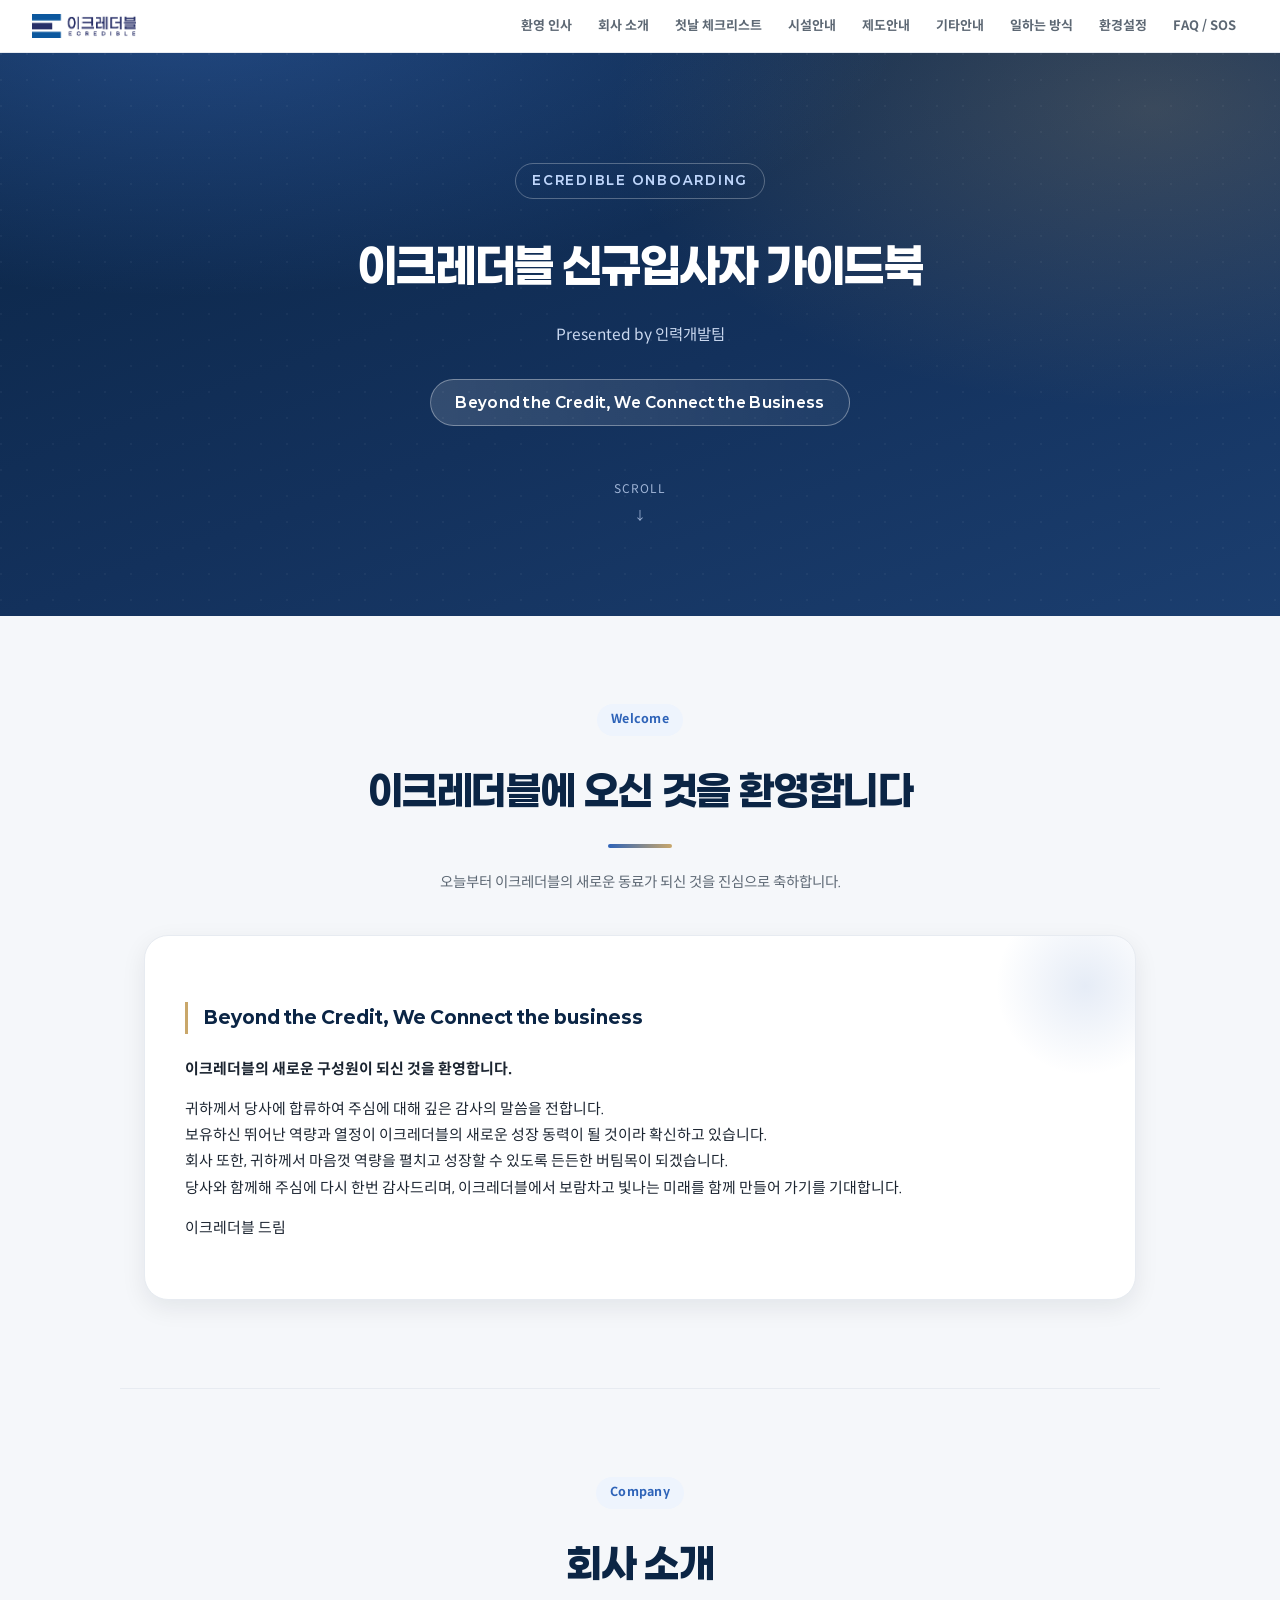
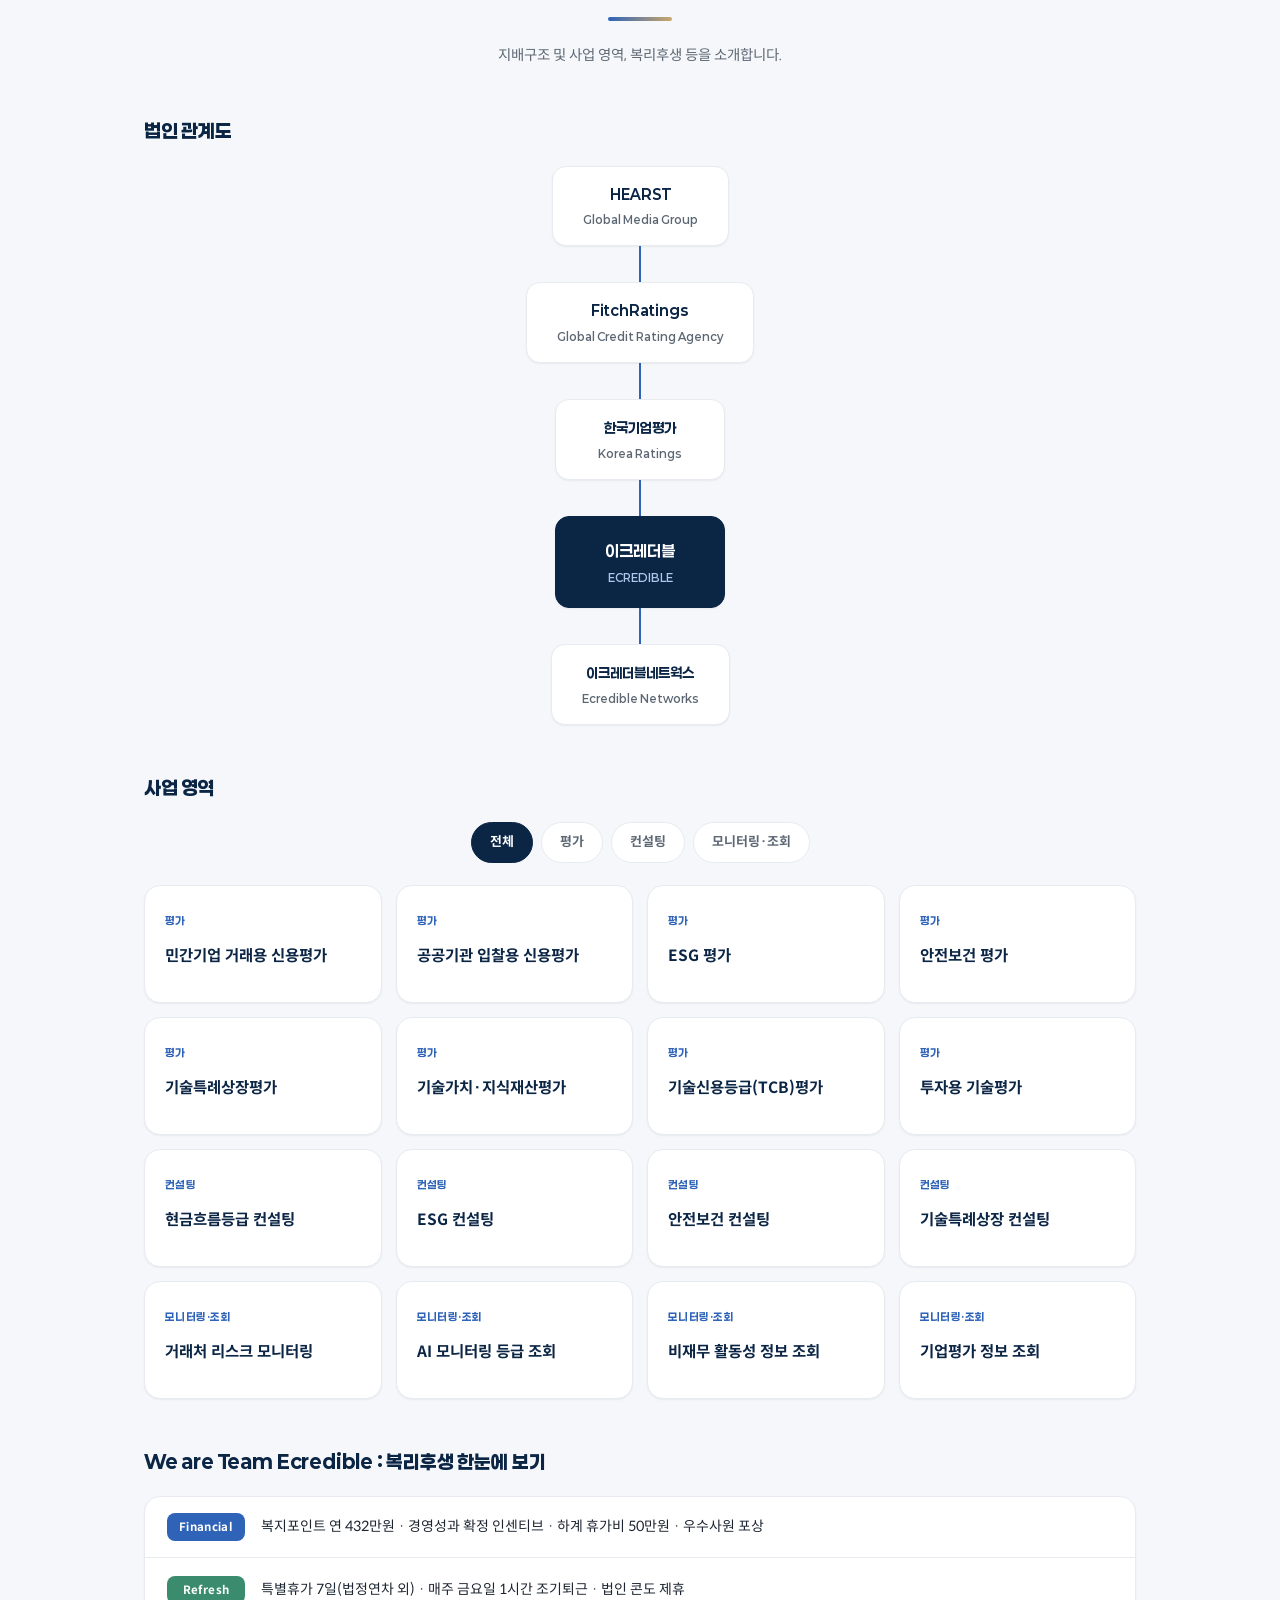
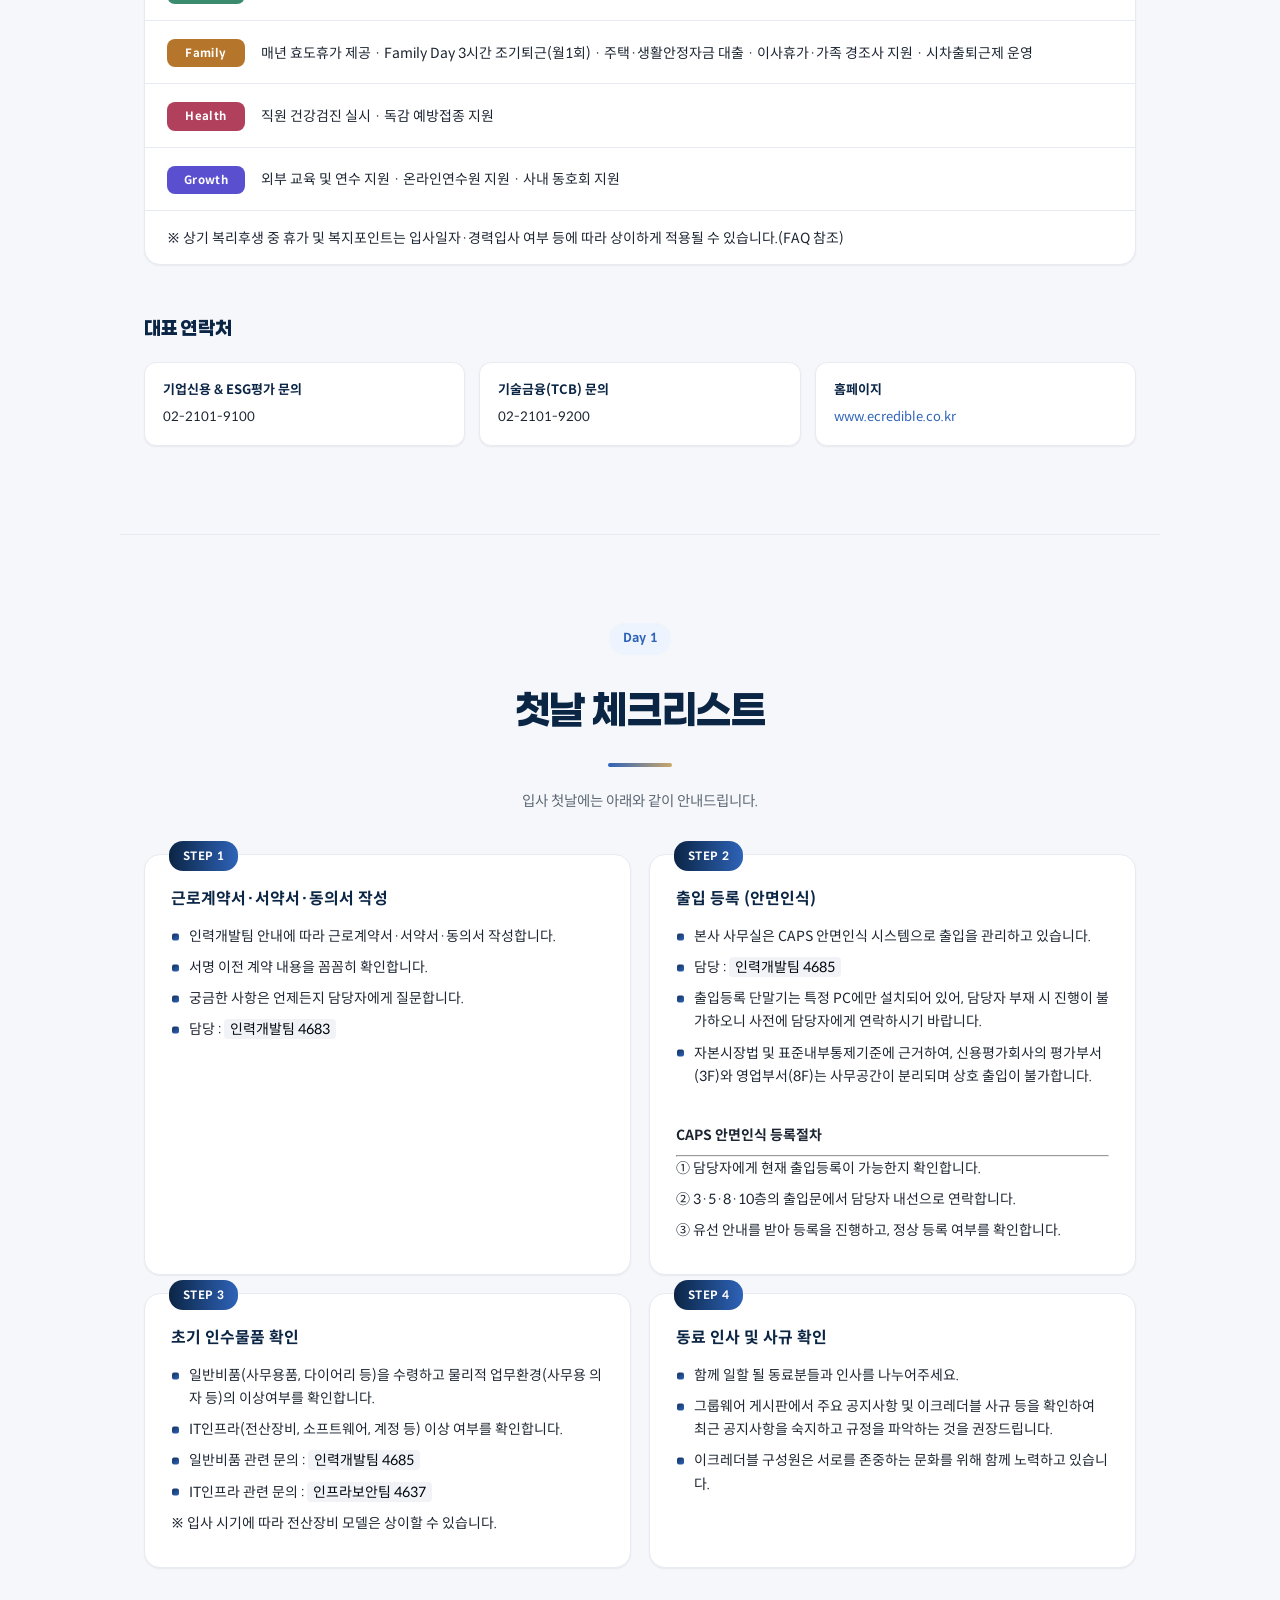
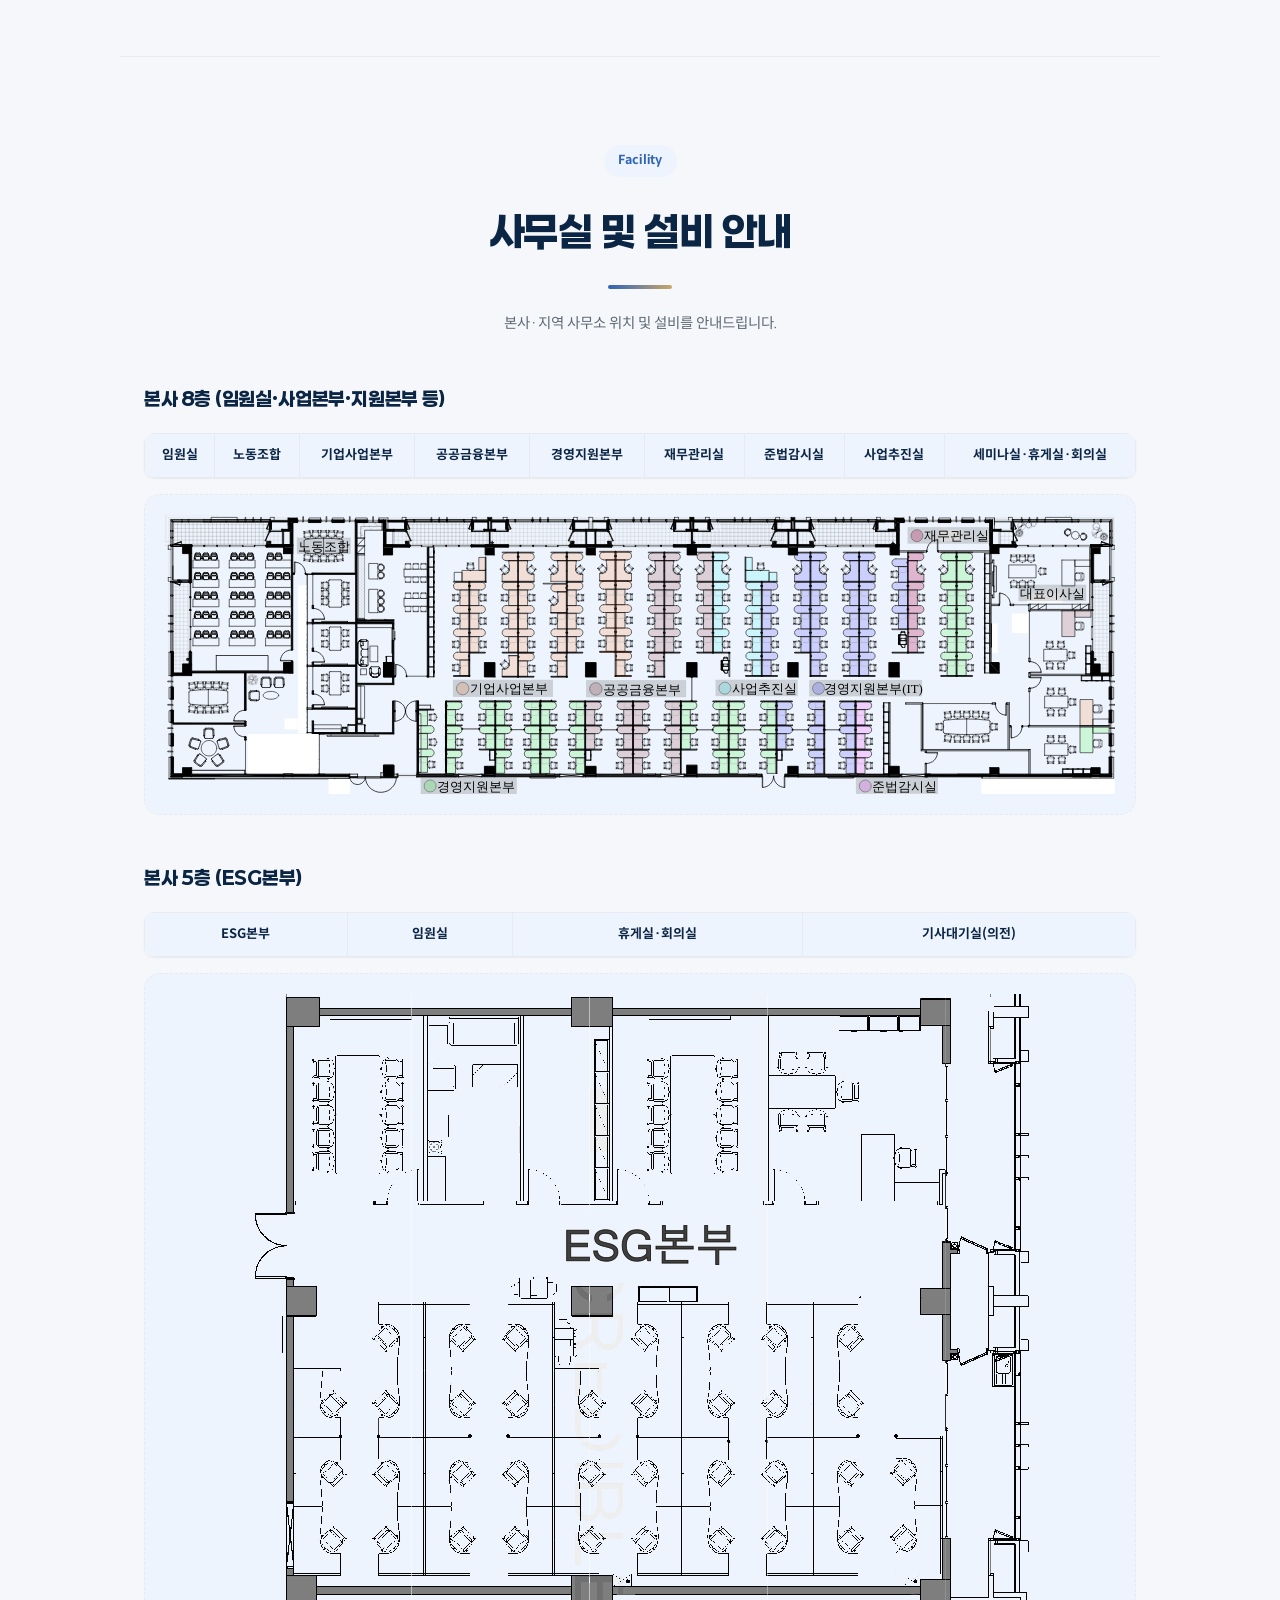
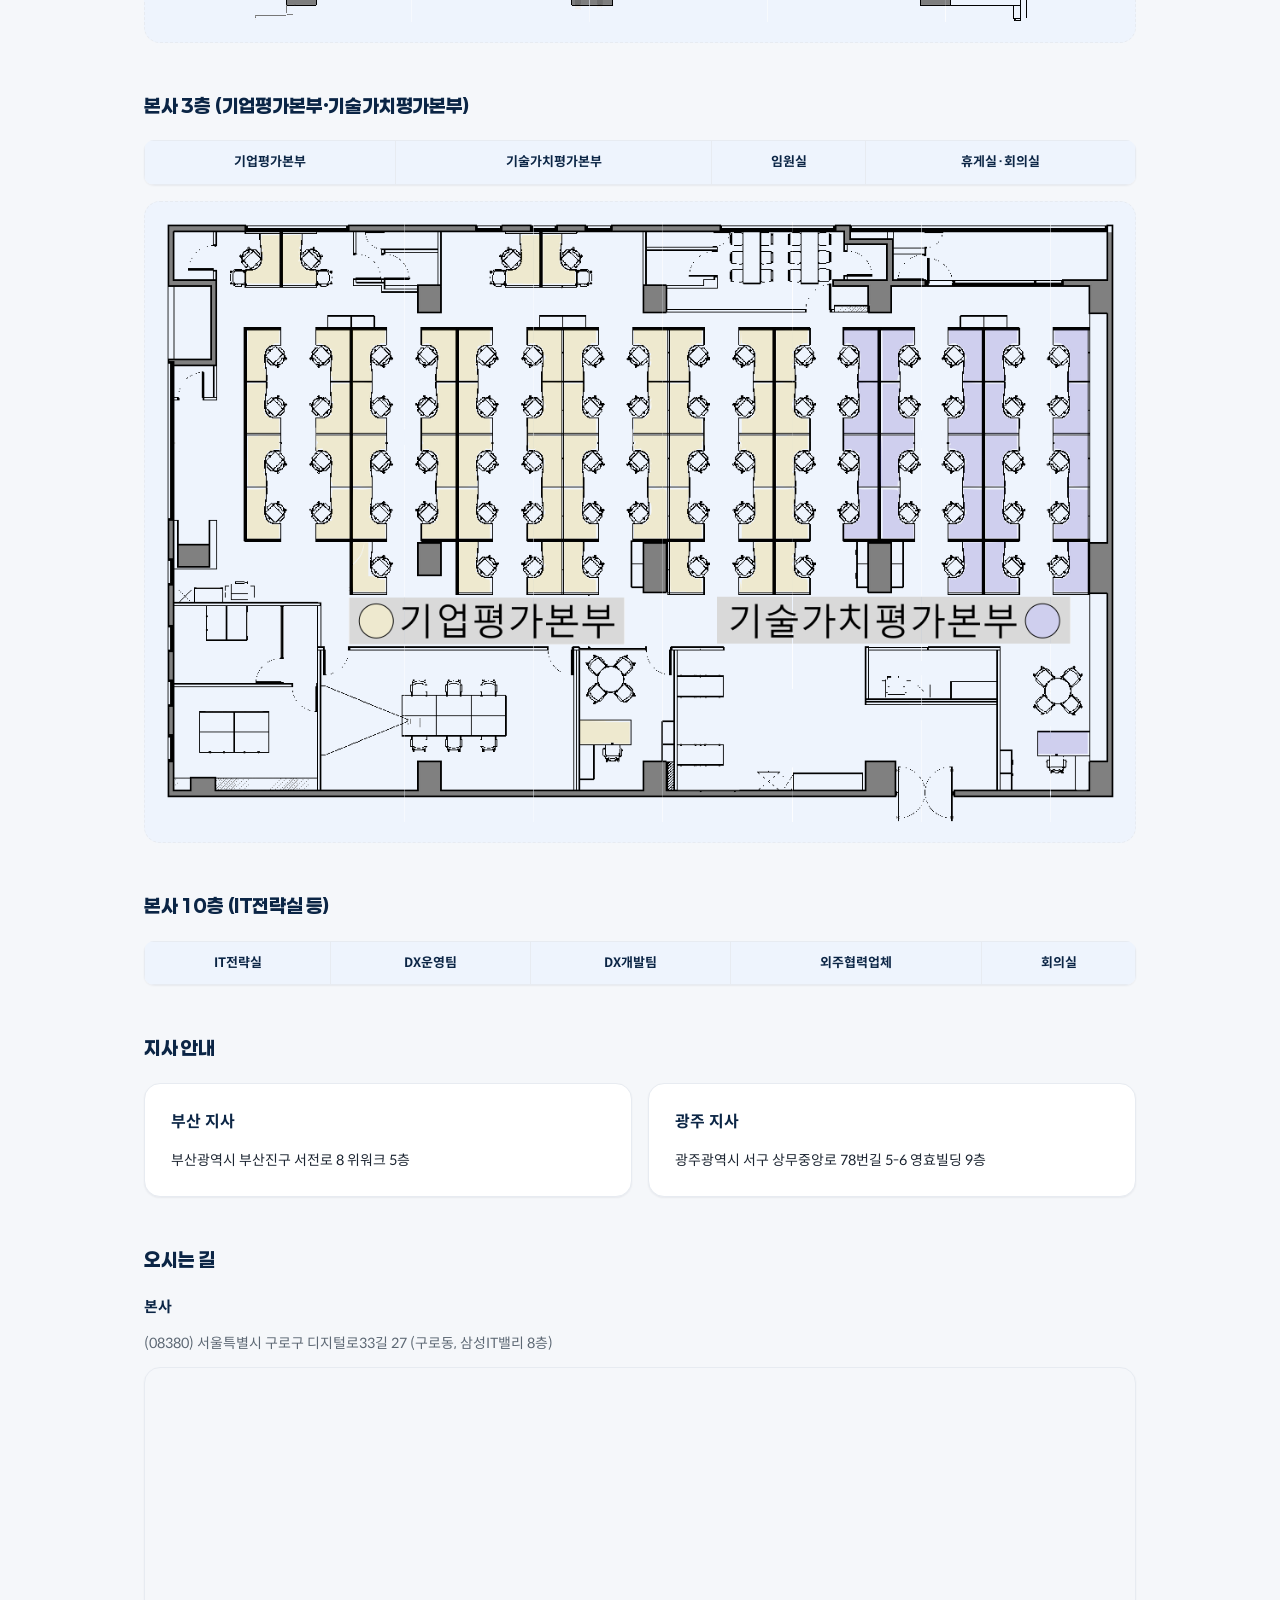
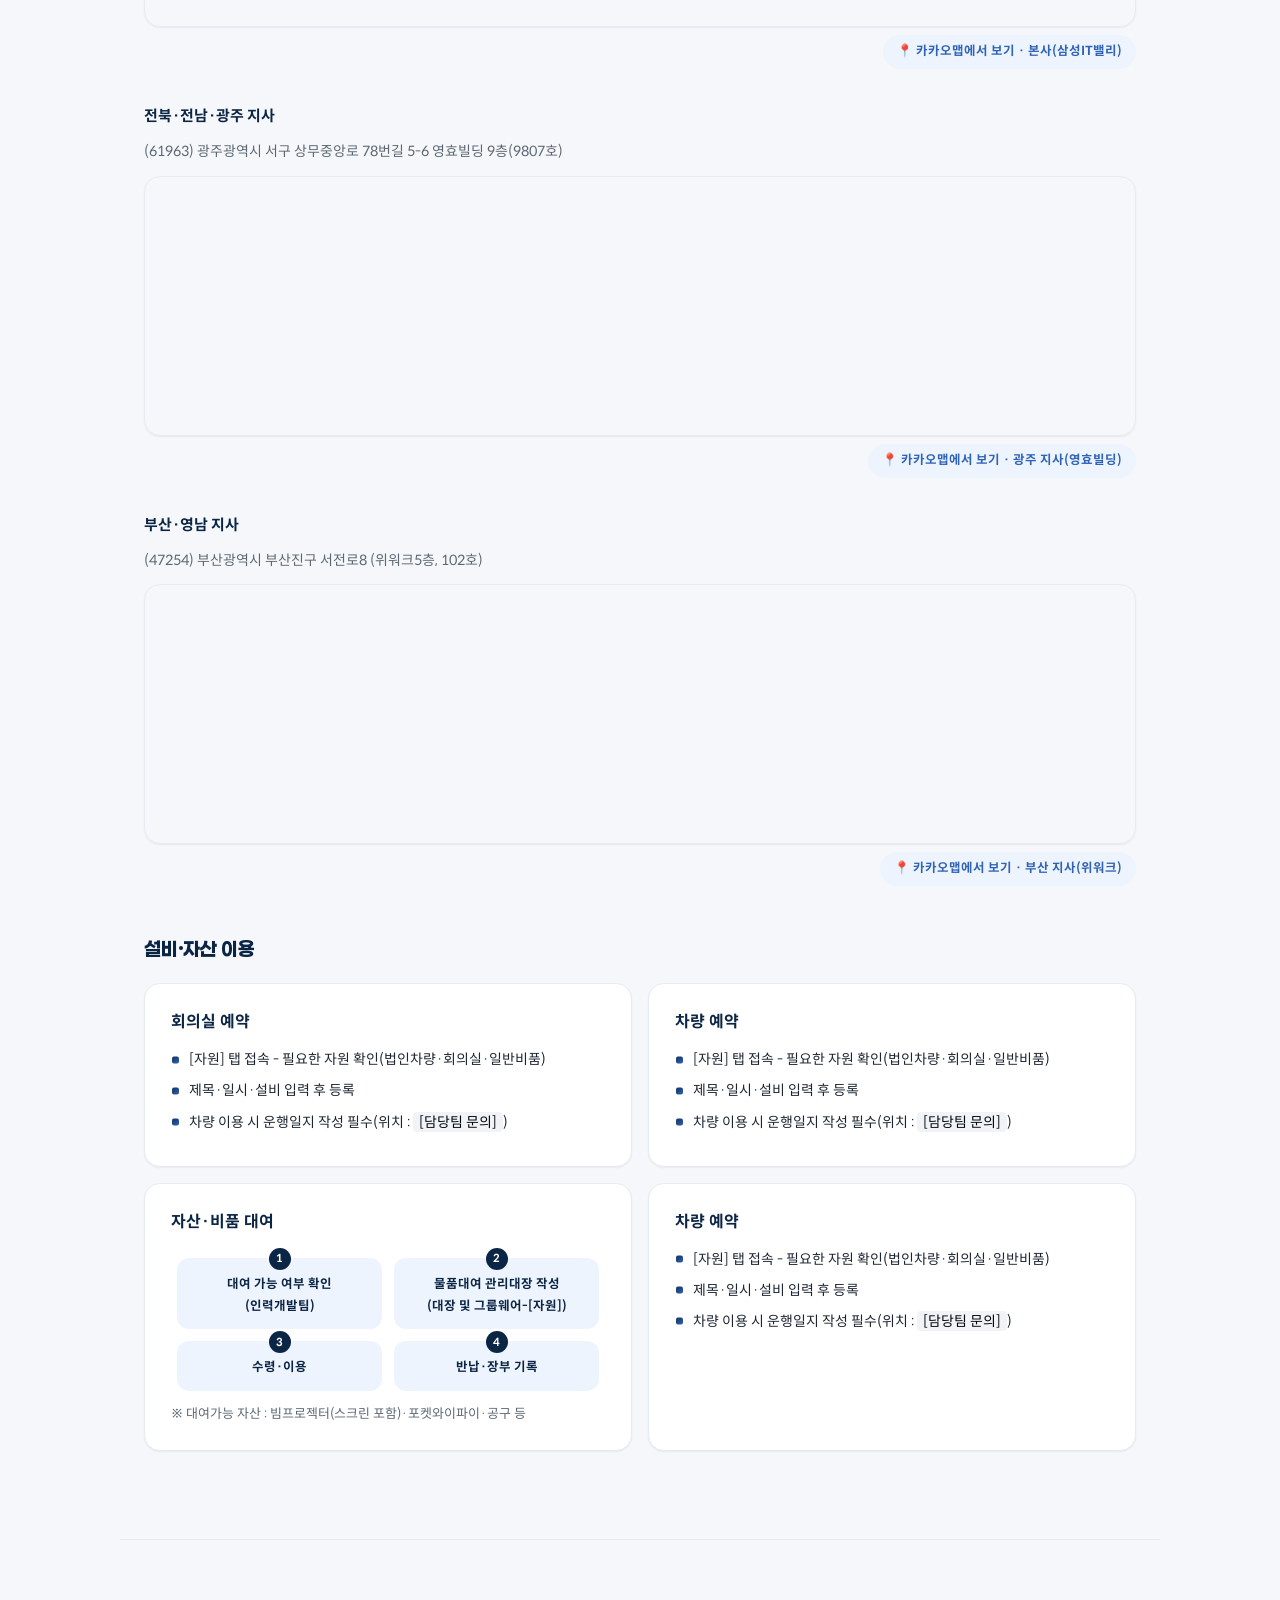
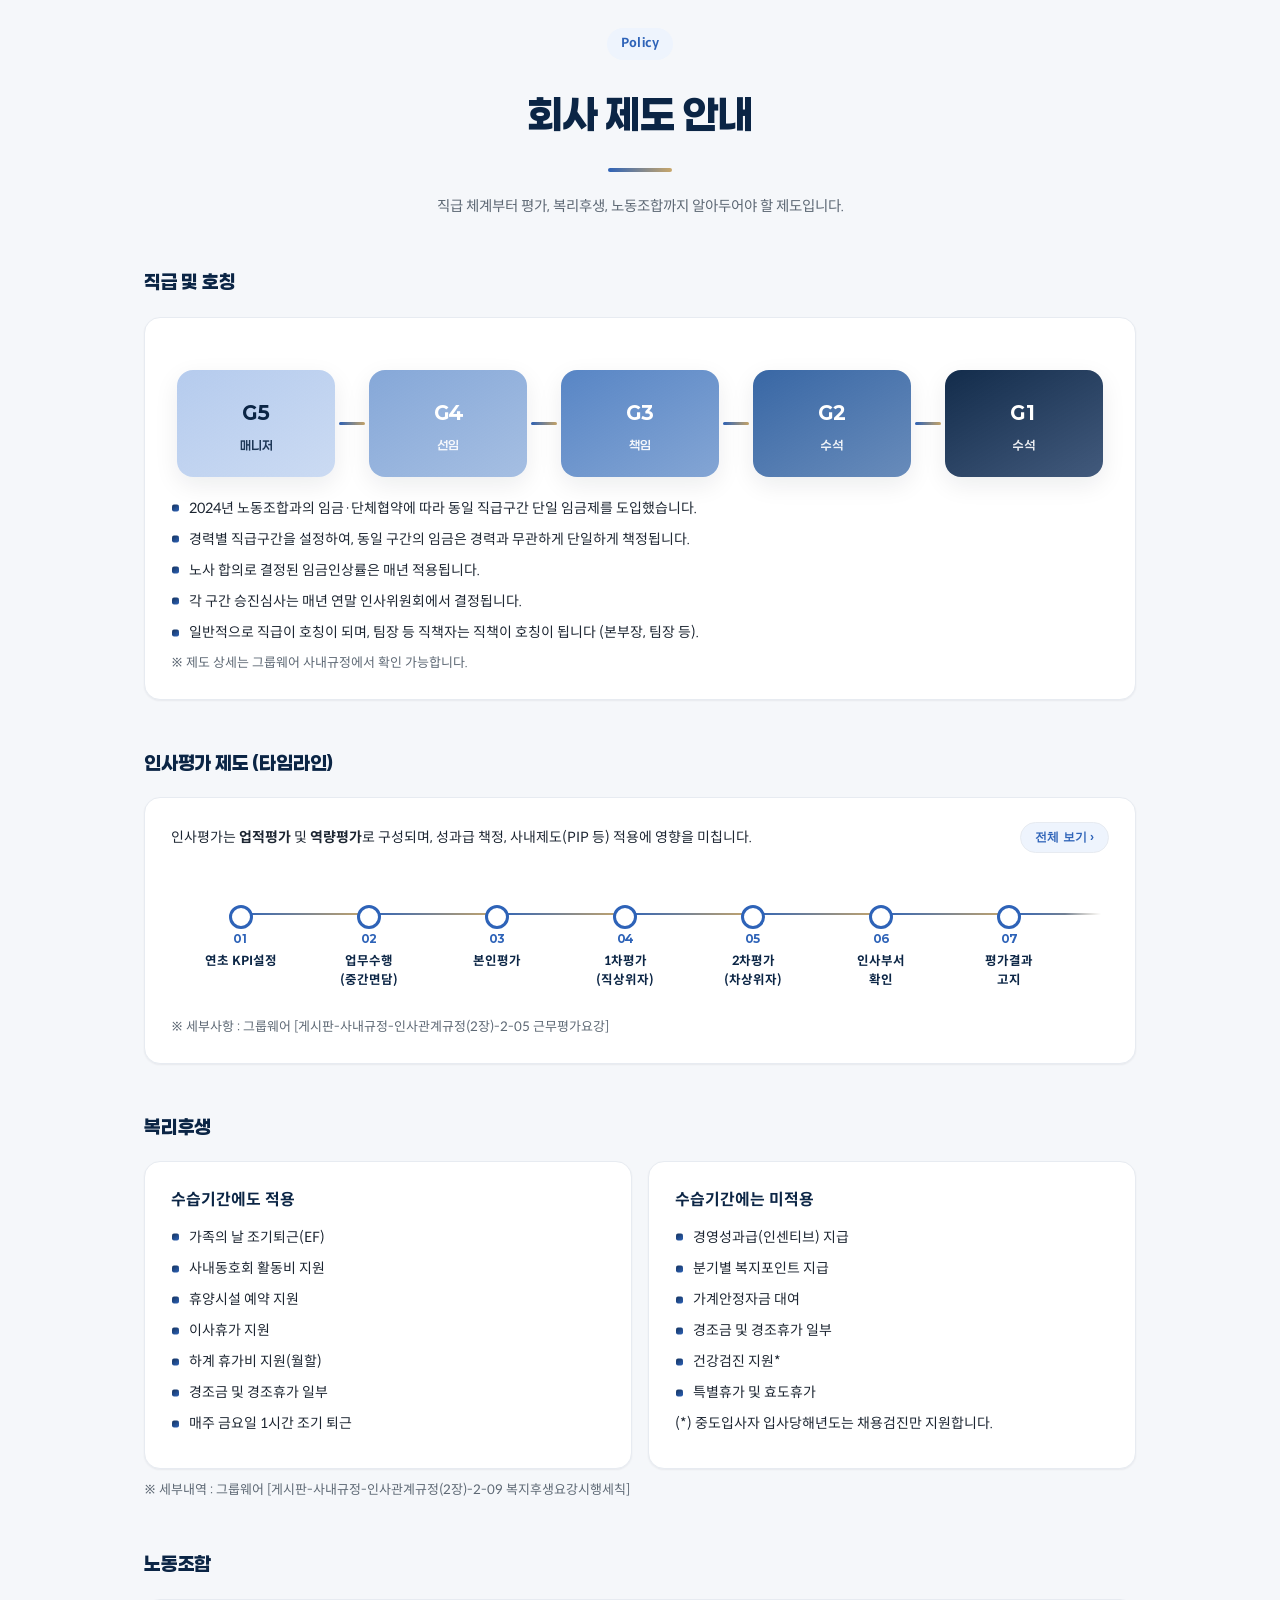
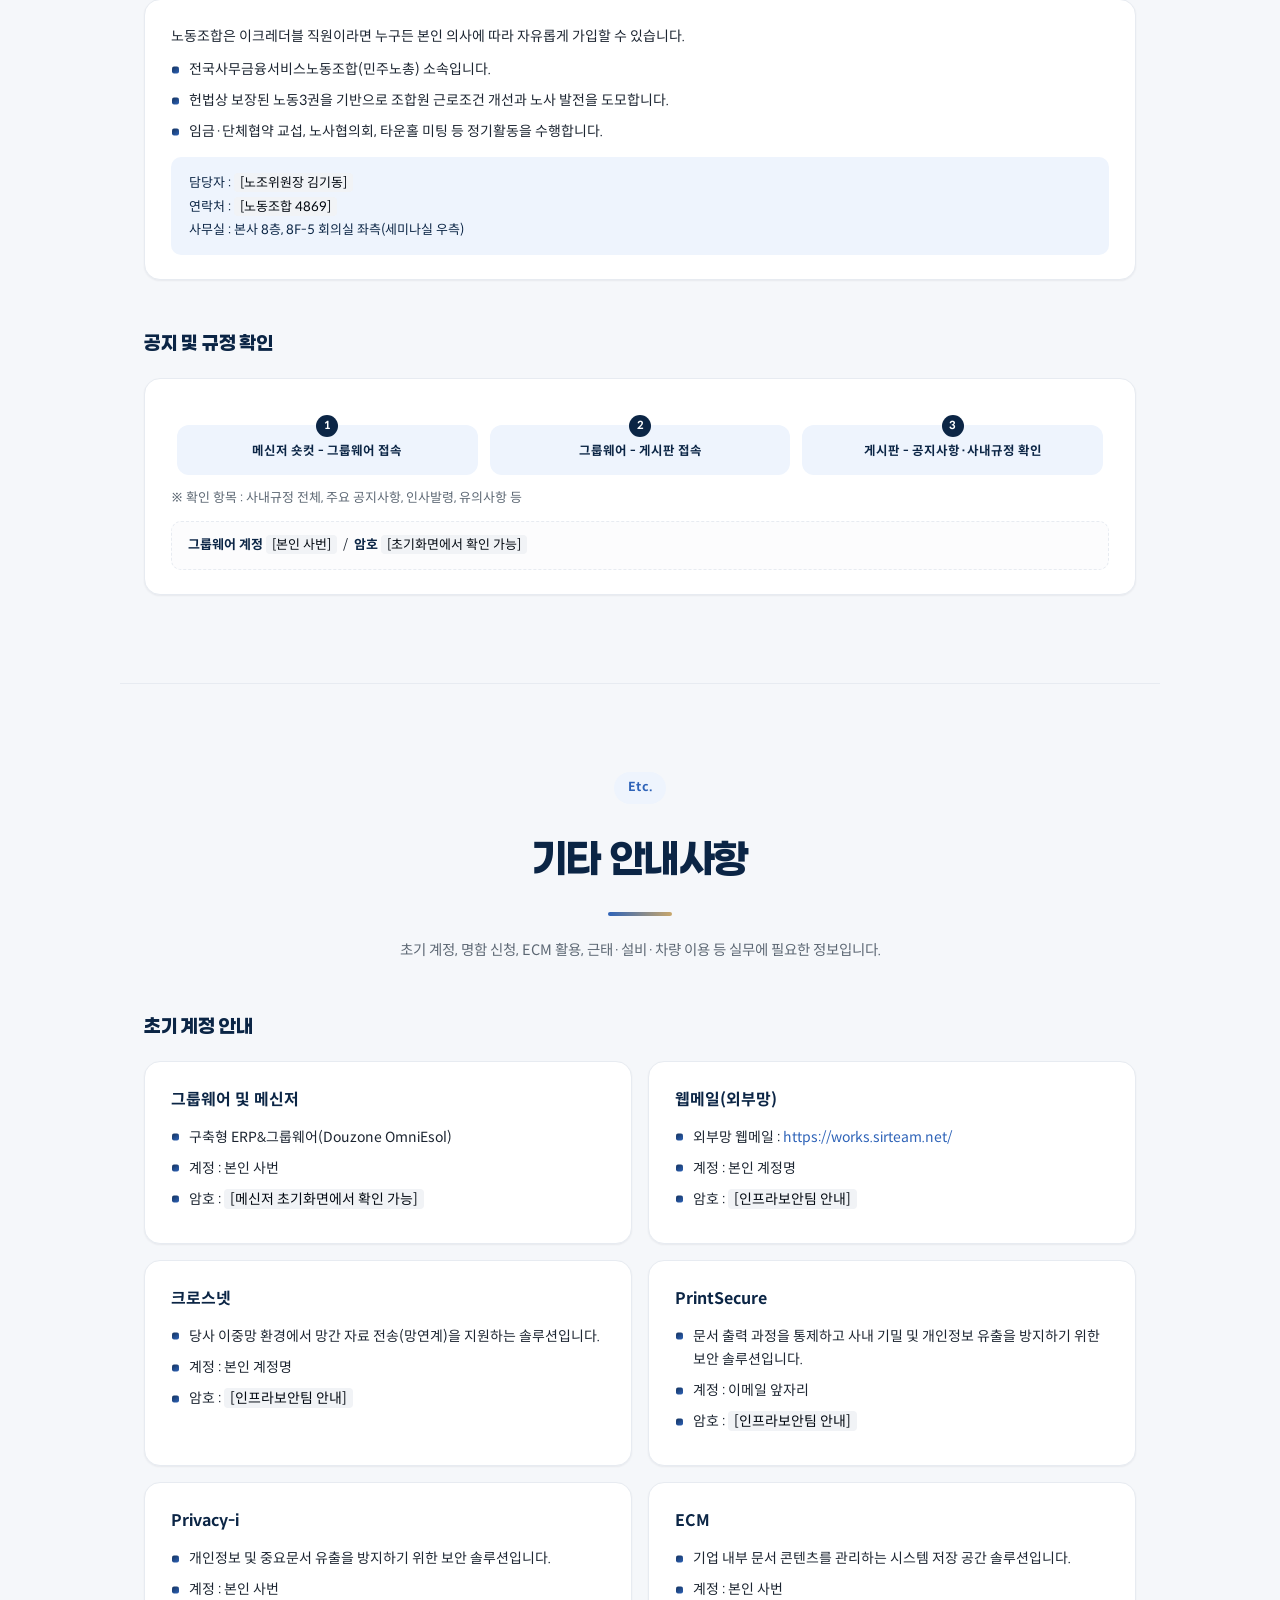
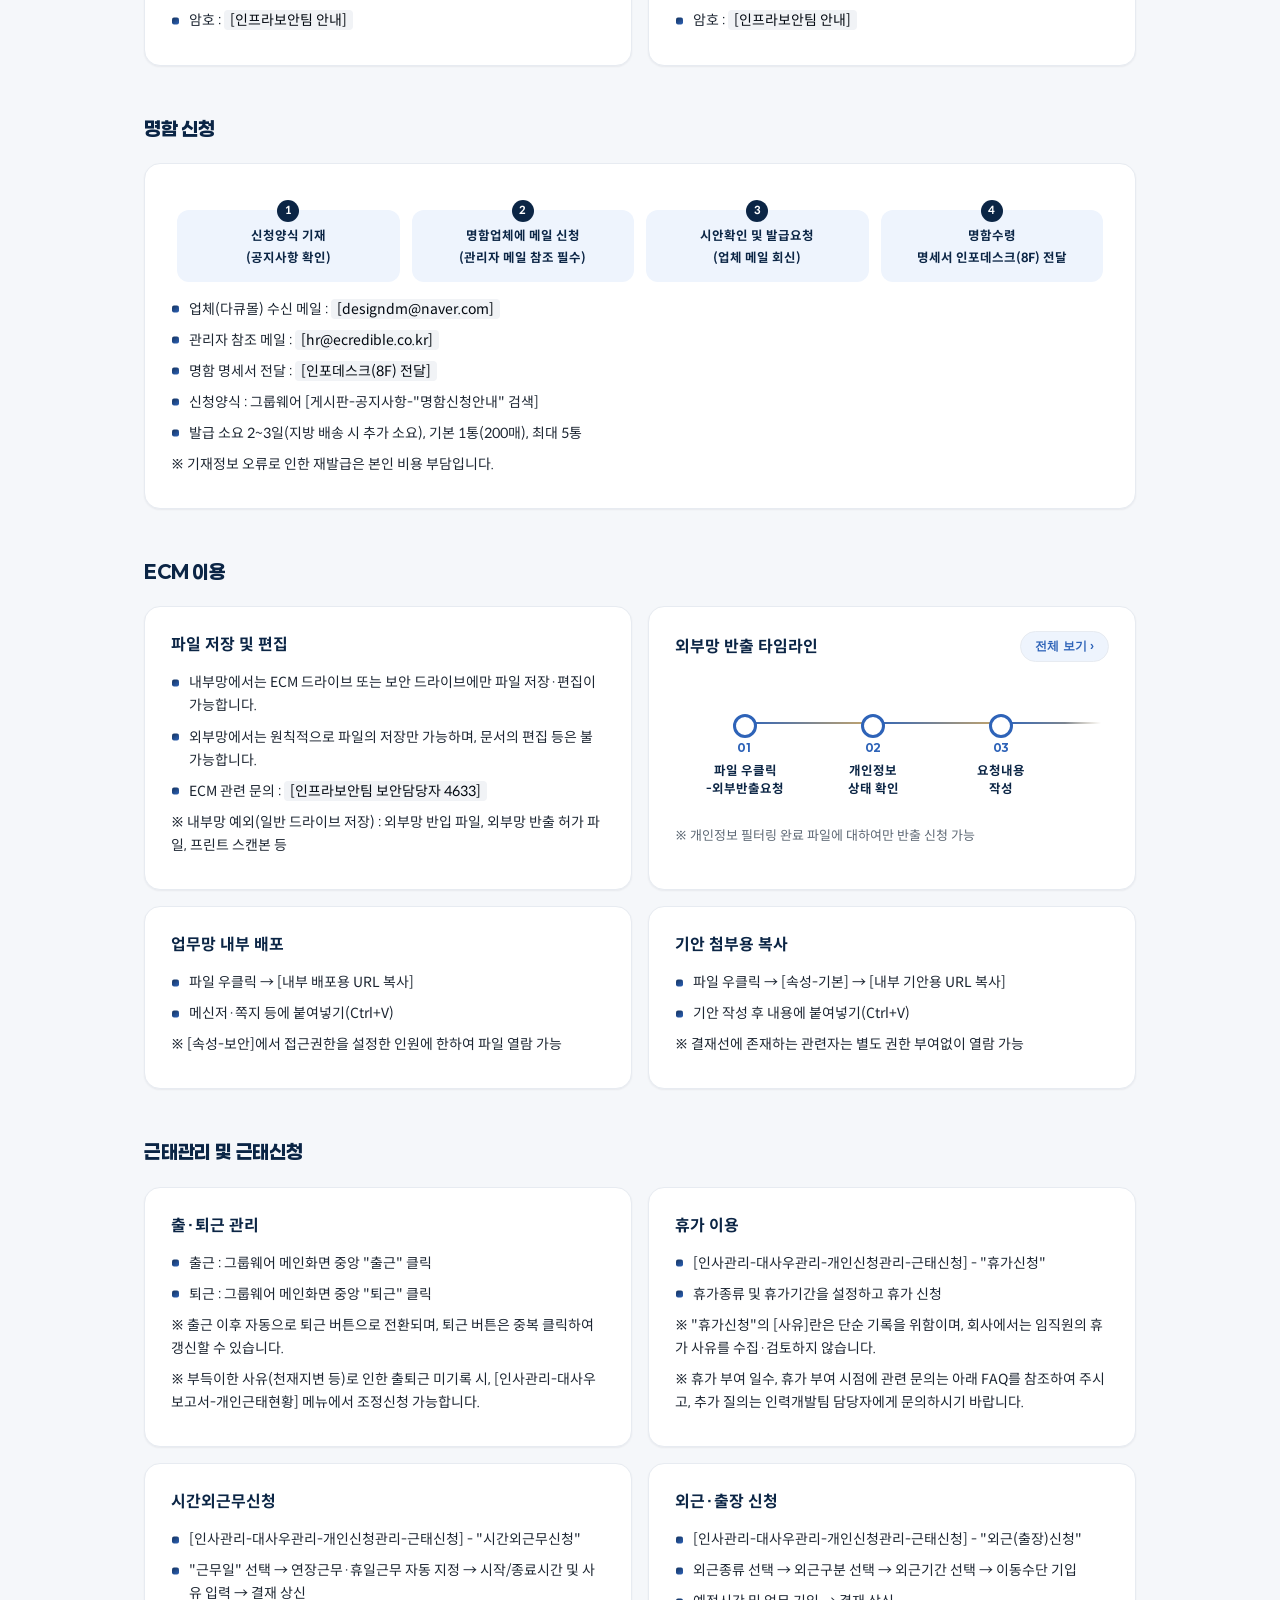
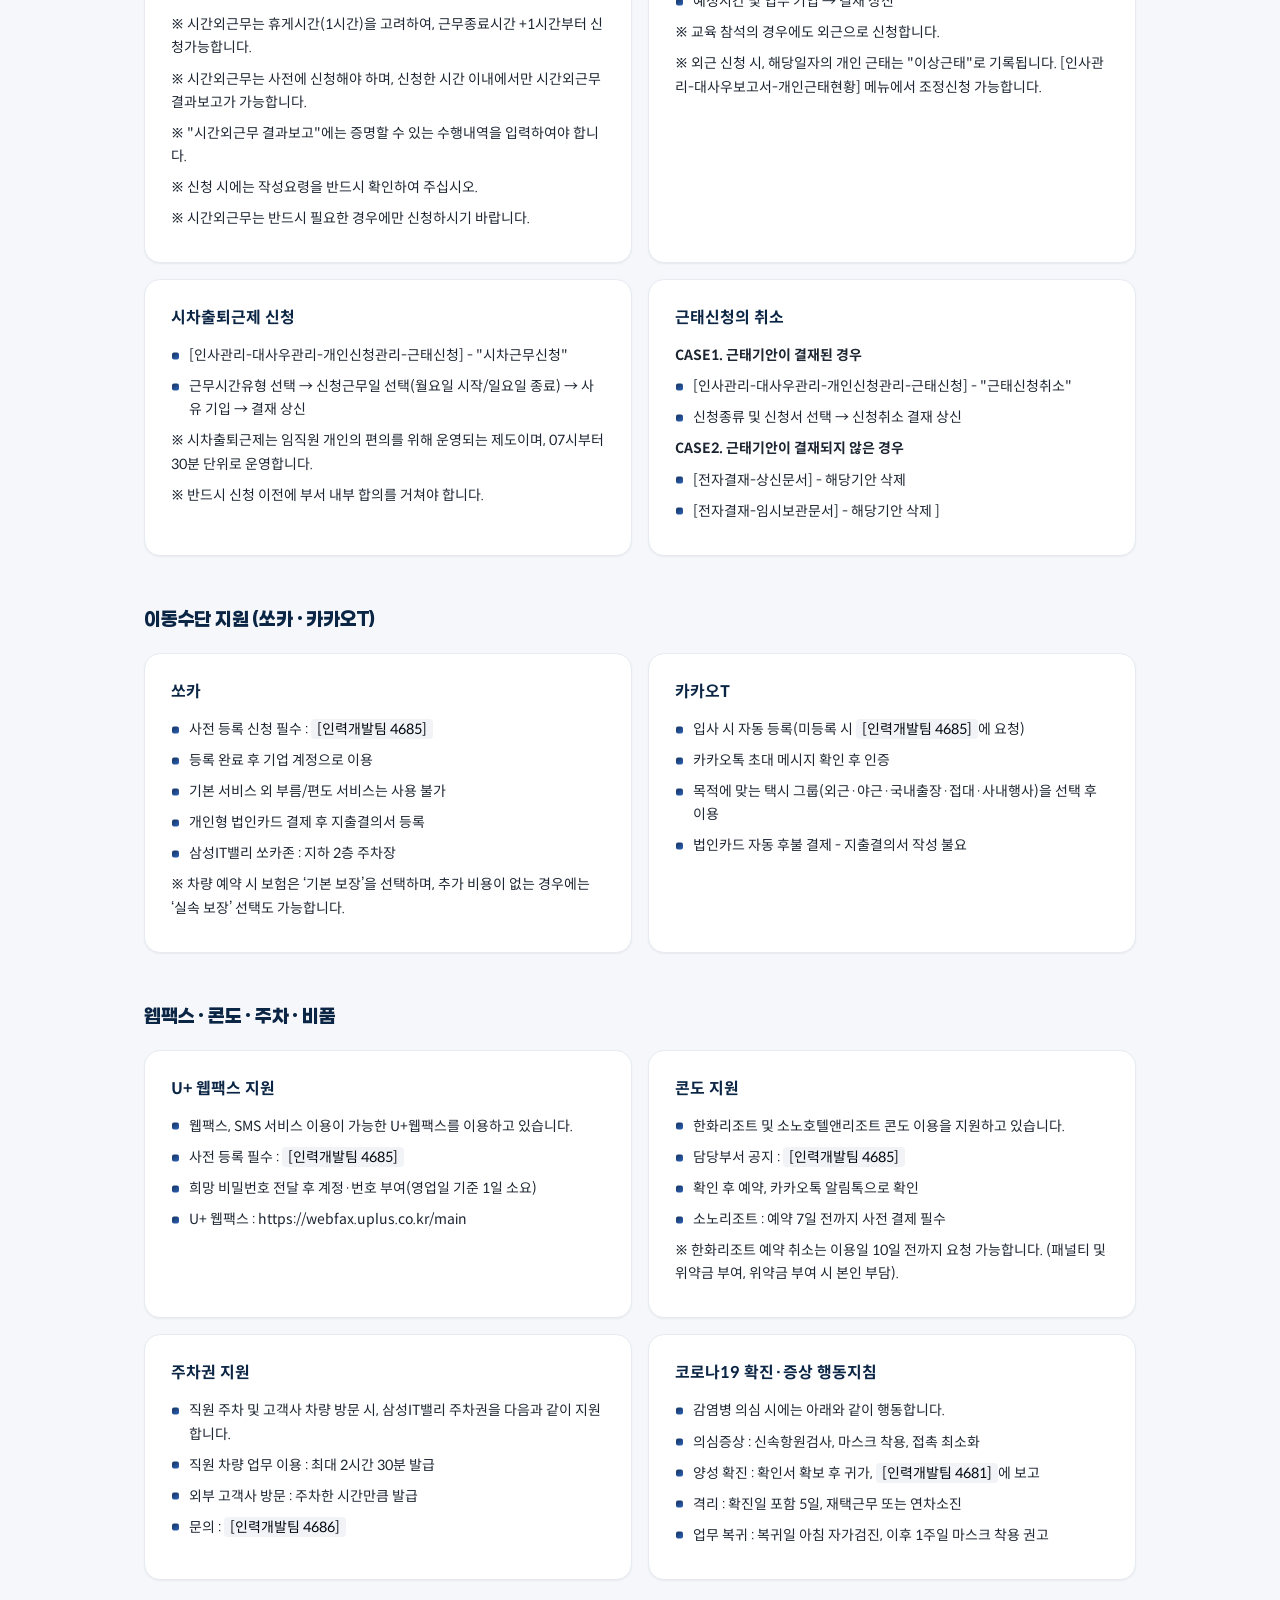
==== ecredible-onboarding-repo (7)/index.html @ df20f8ba "Update contact references to 인력개발팀" ====
<!DOCTYPE html>
<html lang="ko">
<head>
<meta charset="UTF-8">
<meta name="viewport" content="width=device-width, initial-scale=1.0">
<title>이크레더블 신규입사자 가이드북</title>
<link rel="icon" href="assets/images/favicon.png" type="image/png">
<link rel="stylesheet" href="assets/css/fonts.css">
<link rel="stylesheet" href="assets/css/style.css">
</head>
<body>

<div id="progress"></div>

<div class="topnav">
  <div class="brand">
    <img class="logo" src="assets/images/logo.png" alt="이크레더블 로고">
  </div>
  <ul>
    <li><a href="#welcome">환영 인사</a></li>
    <li><a href="#intro">회사 소개</a></li>
    <li><a href="#firstday">첫날 체크리스트</a></li>
    <li><a href="#facility">시설안내</a></li>
    <li><a href="#policy">제도안내</a></li>
    <li><a href="#etc">기타안내</a></li>
    <li><a href="#culture">일하는 방식</a></li>
    <li><a href="#setup">환경설정</a></li>
    <li><a href="#faq">FAQ / SOS</a></li>
  </ul>
  <button class="nav-toggle" id="navToggle" aria-label="메뉴 열기"><span></span><span></span><span></span></button>
</div>
<div class="mobile-menu" id="mobileMenu">
  <a href="#welcome">환영 인사</a>
  <a href="#intro">회사 소개</a>
  <a href="#firstday">첫날 체크리스트</a>
  <a href="#facility">시설안내</a>
  <a href="#policy">제도안내</a>
  <a href="#etc">기타안내</a>
  <a href="#culture">일하는 방식</a>
  <a href="#setup">환경설정</a>
  <a href="#faq">FAQ / SOS</a>
</div>

<div class="hero">
  <div class="hero-inner">
    <span class="eyebrow">ECREDIBLE ONBOARDING</span>
    <h1>이크레더블 신규입사자 가이드북</h1>
    <p class="sub">Presented by 인력개발팀</p>
    <div class="tagline">Beyond the Credit, We Connect the Business</div>
    <div class="scroll-cue">SCROLL</div>
  </div>
</div>

<!-- 0. 회사 소개 -->
<section id="welcome">
  <div class="sec-head">
    <span class="section-label">Welcome</span>
    <h2 class="section-title">이크레더블에 오신 것을 환영합니다</h2>
    <div class="title-rule"></div>
    <p class="section-desc">오늘부터 이크레더블의 새로운 동료가 되신 것을 진심으로 축하합니다.</p>
  </div>
  <div class="welcome-card">
    <div class="welcome-quote">Beyond the Credit, We Connect the business</div>
    <p style="font-weight: bold;">이크레더블의 새로운 구성원이 되신 것을 환영합니다.</p>
    <p>귀하께서 당사에 합류하여 주심에 대해 깊은 감사의 말씀을 전합니다. <br> 보유하신 뛰어난 역량과 열정이 이크레더블의 새로운 성장 동력이 될 것이라 확신하고 있습니다. <br> 회사 또한, 귀하께서 마음껏 역량을 펼치고 성장할 수 있도록 든든한 버팀목이 되겠습니다. <br>당사와 함께해 주심에 다시 한번 감사드리며, 이크레더블에서 보람차고 빛나는 미래를 함께 만들어 가기를 기대합니다.</p>
    <p>이크레더블 드림</p>
  </div>
</section>

<section id="intro">
  <div class="sec-head">
    <span class="section-label">Company</span>
    <h2 class="section-title">회사 소개</h2>
    <div class="title-rule"></div>
    <p class="section-desc">지배구조 및 사업 영역, 복리후생 등을 소개합니다.</p>
  </div>

  <h3 class="sub-title">법인 관계도</h3>
  <div class="org-chart">
    <a class="org-node" href="https://www.hearst.com" target="_blank">HEARST<span class="en">Global Media Group</span></a>
    <div class="org-connector"></div>
    <a class="org-node" href="https://www.fitchratings.com" target="_blank">FitchRatings<span class="en">Global Credit Rating Agency</span></a>
    <div class="org-connector"></div>
    <a class="org-node" href="https://www.korearatings.com" target="_blank">한국기업평가<span class="en">Korea Ratings</span></a>
    <div class="org-connector"></div>
    <a class="org-node main" href="https://www.ecredible.co.kr" target="_blank">이크레더블<span class="en">ECREDIBLE</span></a>
    <div class="org-connector"></div>
    <a class="org-node" href="https://www.ecredible.co.kr" target="_blank">이크레더블네트웍스<span class="en">Ecredible Networks</span></a>
  </div>

  <h3 class="sub-title">사업 영역</h3>
  <div class="biz-tabs" id="bizTabs">
    <div class="biz-tab active" data-cat="all">전체</div>
    <div class="biz-tab" data-cat="rating">평가</div>
    <div class="biz-tab" data-cat="consulting">컨설팅</div>
    <div class="biz-tab" data-cat="monitoring">모니터링·조회</div>
  </div>
  <div class="biz-grid" id="bizGrid">
    <div class="biz-card" data-cat="rating">
      <span class="biz-cat">평가</span><h4>민간기업 거래용 신용평가</h4>
      <div class="biz-desc">기업 간 거래에서 상대 기업의 신용도를 평가하여 거래 위험을 낮추는 핵심 서비스입니다.</div>
    </div>
    <div class="biz-card" data-cat="rating">
      <span class="biz-cat">평가</span><h4>공공기관 입찰용 신용평가</h4>
      <div class="biz-desc">공공 조달 입찰 참여 기업의 신용도를 평가하여 공정한 입찰 환경을 지원합니다.</div>
    </div>
    <div class="biz-card" data-cat="rating">
      <span class="biz-cat">평가</span><h4>ESG 평가</h4>
      <div class="biz-desc">환경·사회·지배구조 관점에서 기업의 비재무적 가치를 평가합니다.</div>
    </div>
    <div class="biz-card" data-cat="rating">
      <span class="biz-cat">평가</span><h4>안전보건 평가</h4>
      <div class="biz-desc">기업의 산업안전·보건 관리 수준을 진단하고 등급화합니다.</div>
    </div>
    <div class="biz-card" data-cat="rating">
      <span class="biz-cat">평가</span><h4>기술특례상장평가</h4>
      <div class="biz-desc">기술 특례 상장을 준비하는 기업의 기술력과 사업성을 평가합니다.</div>
    </div>
    <div class="biz-card" data-cat="rating">
      <span class="biz-cat">평가</span><h4>기술가치·지식재산평가</h4>
      <div class="biz-desc">기술과 지식재산의 경제적 가치를 정량적으로 산정합니다.</div>
    </div>
    <div class="biz-card" data-cat="rating">
      <span class="biz-cat">평가</span><h4>기술신용등급(TCB)평가</h4>
      <div class="biz-desc">재무정보와 기술력을 종합해 기업의 기술신용등급을 산출합니다.</div>
    </div>
    <div class="biz-card" data-cat="rating">
      <span class="biz-cat">평가</span><h4>투자용 기술평가</h4>
      <div class="biz-desc">투자 의사결정을 지원하기 위한 기술 가치 평가 서비스입니다.</div>
    </div>
    <div class="biz-card" data-cat="consulting">
      <span class="biz-cat">컨설팅</span><h4>현금흐름등급 컨설팅</h4>
      <div class="biz-desc">기업의 현금흐름 등급 개선을 위한 맞춤형 컨설팅을 제공합니다.</div>
    </div>
    <div class="biz-card" data-cat="consulting">
      <span class="biz-cat">컨설팅</span><h4>ESG 컨설팅</h4>
      <div class="biz-desc">ESG 등급 향상을 위한 전략 수립과 실행을 지원합니다.</div>
    </div>
    <div class="biz-card" data-cat="consulting">
      <span class="biz-cat">컨설팅</span><h4>안전보건 컨설팅</h4>
      <div class="biz-desc">안전보건 관리체계 구축과 개선을 위한 컨설팅입니다.</div>
    </div>
    <div class="biz-card" data-cat="consulting">
      <span class="biz-cat">컨설팅</span><h4>기술특례상장 컨설팅</h4>
      <div class="biz-desc">기술특례상장 준비 기업을 위한 전략 컨설팅을 제공합니다.</div>
    </div>
    <div class="biz-card" data-cat="monitoring">
      <span class="biz-cat">모니터링·조회</span><h4>거래처 리스크 모니터링</h4>
      <div class="biz-desc">거래처의 신용 리스크 변화를 상시 모니터링합니다.</div>
    </div>
    <div class="biz-card" data-cat="monitoring">
      <span class="biz-cat">모니터링·조회</span><h4>AI 모니터링 등급 조회</h4>
      <div class="biz-desc">AI 기반으로 산출된 기업 등급을 실시간으로 조회합니다.</div>
    </div>
    <div class="biz-card" data-cat="monitoring">
      <span class="biz-cat">모니터링·조회</span><h4>비재무 활동성 정보 조회</h4>
      <div class="biz-desc">재무제표 외의 비재무적 활동 정보를 조회할 수 있습니다.</div>
    </div>
    <div class="biz-card" data-cat="monitoring">
      <span class="biz-cat">모니터링·조회</span><h4>기업평가 정보 조회</h4>
      <div class="biz-desc">이크레더블이 산출한 다양한 기업평가 정보를 조회합니다.</div>
    </div>
  </div>

  <h3 class="sub-title">We are Team Ecredible : 복리후생 한눈에 보기</h3>
  <div class="welfare-list">
    <div class="welfare-row"><span class="welfare-tag financial">Financial</span><p>복지포인트 연 432만원 · 경영성과 확정 인센티브 · 하계 휴가비 50만원 · 우수사원 포상</p></div>
    <div class="welfare-row"><span class="welfare-tag refresh">Refresh</span><p>특별휴가 7일(법정연차 외) · 매주 금요일 1시간 조기퇴근 · 법인 콘도 제휴</p></div>
    <div class="welfare-row"><span class="welfare-tag family">Family</span><p>매년 효도휴가 제공 · Family Day 3시간 조기퇴근(월1회) · 주택·생활안정자금 대출 · 이사휴가·가족 경조사 지원 · 시차출퇴근제 운영</p></div>
    <div class="welfare-row"><span class="welfare-tag health">Health</span><p>직원 건강검진 실시 · 독감 예방접종 지원</p></div>
    <div class="welfare-row"><span class="welfare-tag growth">Growth</span><p>외부 교육 및 연수 지원 · 온라인연수원 지원 · 사내 동호회 지원</p></div>
    <div class="welfare-row"><p>※ 상기 복리후생 중 휴가 및 복지포인트는 입사일자·경력입사 여부 등에 따라 상이하게 적용될 수 있습니다.(FAQ 참조)</p></div>
  </div>


  <h3 class="sub-title">대표 연락처</h3>
  <div class="contact-strip">
    <div class="item"><b>기업신용 &amp; ESG평가 문의</b>02-2101-9100</div>
    <div class="item"><b>기술금융(TCB) 문의</b>02-2101-9200</div>
    <div class="item"><b>홈페이지</b><a href="https://www.ecredible.co.kr" target="_blank">www.ecredible.co.kr</a></div>
  </div>
</section>

<section id="firstday">
  <div class="sec-head">
    <span class="section-label">Day 1</span>
    <h2 class="section-title">첫날 체크리스트</h2>
    <div class="title-rule"></div>
    <p class="section-desc">입사 첫날에는 아래와 같이 안내드립니다.</p>
  </div>
  <div class="checklist">
    <div class="check-card">
      <span class="num">STEP 1</span>
      <h3>근로계약서·서약서·동의서 작성</h3>
      <ul>
        <li>인력개발팀 안내에 따라 근로계약서·서약서·동의서 작성합니다.</li>
        <li>서명 이전 계약 내용을 꼼꼼히 확인합니다.</li>
        <li>궁금한 사항은 언제든지 담당자에게 질문합니다.</li>
        <li>담당 : <span class="placeholder">인력개발팀 4683</span></li>
      </ul>
    </div>
    <div class="check-card">
      <span class="num">STEP 2</span>
      <h3>출입 등록 (안면인식)</h3>
      <ul>
        <li>본사 사무실은 CAPS 안면인식 시스템으로 출입을 관리하고 있습니다.</li>
        <li>담당 : <span class="placeholder">인력개발팀 4685</span></li>
        <li>출입등록 단말기는 특정 PC에만 설치되어 있어, 담당자 부재 시 진행이 불가하오니 사전에 담당자에게 연락하시기 바랍니다.</li>
        <li>자본시장법 및 표준내부통제기준에 근거하여, 신용평가회사의 평가부서(3F)와 영업부서(8F)는 사무공간이 분리되며 상호 출입이 불가합니다.</li>
        <br>
        <li class="no-bullet" style="font-weight: bold;">CAPS 안면인식 등록절차</li>
          <hr>
        <li class="no-bullet">① 담당자에게 현재 출입등록이 가능한지 확인합니다.</li>
        <li class="no-bullet">② 3·5·8·10층의 출입문에서 담당자 내선으로 연락합니다.</li>
        <li class="no-bullet">③ 유선 안내를 받아 등록을 진행하고, 정상 등록 여부를 확인합니다.</li>
    </div>
    <div class="check-card">
      <span class="num">STEP 3</span>
      <h3>초기 인수물품 확인</h3>
      <ul>
        <li>일반비품(사무용품, 다이어리 등)을 수령하고 물리적 업무환경(사무용 의자 등)의 이상여부를 확인합니다.</li>
        <li>IT인프라(전산장비, 소프트웨어, 계정 등) 이상 여부를 확인합니다.</li>
        <li>일반비품 관련 문의 : <span class="placeholder">인력개발팀 4685</span></li>
        <li>IT인프라 관련 문의 : <span class="placeholder">인프라보안팀 4637</span></li>
        <li class="no-bullet">※ 입사 시기에 따라 전산장비 모델은 상이할 수 있습니다.</li>
      </ul>
    </div>
    <div class="check-card">
      <span class="num">STEP 4</span>
      <h3>동료 인사 및 사규 확인</h3>
      <ul>
        <li>함께 일할 될 동료분들과 인사를 나누어주세요.</li>
        <li>그룹웨어 게시판에서 주요 공지사항 및 이크레더블 사규 등을 확인하여 최근 공지사항을 숙지하고 규정을 파악하는 것을 권장드립니다.</li>
        <li>이크레더블 구성원은 서로를 존중하는 문화를 위해 함께 노력하고 있습니다.</li>
      </ul>
    </div>
  </div>
</section>

<section id="facility">
  <div class="sec-head">
    <span class="section-label">Facility</span>
    <h2 class="section-title">사무실 및 설비 안내</h2>
    <div class="title-rule"></div>
    <p class="section-desc">본사·지역 사무소 위치 및 설비를 안내드립니다.</p>
  </div>

  <h3 class="sub-title">본사 8층 (임원실·사업본부·지원본부 등)</h3>
  <table class="plain">
    <tr><th>임원실</th><th>노동조합</th><th>기업사업본부</th><th>공공금융본부</th><th>경영지원본부</th><th>재무관리실</th><th>준법감시실</th><th>사업추진실</th><th>세미나실·휴게실·회의실</th></tr>
  </table>
  <div class="floor-plan-box floor-plan-filled">
  <img src="assets/images/floorplan-8f.svg" alt="본사 8층 평면도">
</div>

  <h3 class="sub-title">본사 5층 (ESG본부)</h3>
  <table class="plain">
    <tr><th>ESG본부</th><th>임원실</th><th>휴게실·회의실</th><th>기사대기실(의전)</th></tr>
  </table>
  <div class="floor-plan-box floor-plan-filled">
  <img src="assets/images/floorplan-5f.svg" alt="본사 5층 평면도">
</div>

  <h3 class="sub-title">본사 3층 (기업평가본부·기술가치평가본부)</h3>
  <table class="plain">
    <tr><th>기업평가본부</th><th>기술가치평가본부</th><th>임원실</th><th>휴게실·회의실</th></tr>
  </table>
  <div class="floor-plan-box floor-plan-filled">
  <img src="assets/images/floorplan-3f.svg" alt="본사 3층 평면도">
</div>

  <h3 class="sub-title">본사 10층 (IT전략실 등)</h3>
  <table class="plain">
    <tr><th>IT전략실</th><th>DX운영팀</th><th>DX개발팀</th><th>외주협력업체</th><th>회의실</th></tr>
  </table>
</div>


  <h3 class="sub-title">지사 안내</h3>
  <div class="grid2">
    <div class="card">
      <h4>부산 지사</h4>
      <p style="font-size:14px;">부산광역시 부산진구 서전로 8 위워크 5층</p>
    </div>
    <div class="card">
      <h4>광주 지사</h4>
      <p style="font-size:14px;">광주광역시 서구 상무중앙로 78번길 5-6 영효빌딩 9층</p>
    </div>
  </div>

    <h3 class="sub-title">오시는 길</h3>
  <div class="loc-block">
    <h4>본사</h4>
    <p class="addr">(08380) 서울특별시 구로구 디지털로33길 27 (구로동, 삼성IT밸리 8층)</p>
    <div class="map-frame">
      <iframe loading="lazy" referrerpolicy="no-referrer-when-downgrade"
        src="https://www.google.com/maps?q=%EC%84%9C%EC%9A%B8%ED%8A%B9%EB%B3%84%EC%8B%9C%20%EA%B5%AC%EB%A1%9C%EA%B5%AC%20%EB%94%94%EC%A7%80%ED%84%B8%EB%A1%9C33%EA%B8%B8%2027%20%EC%82%BC%EC%84%B1IT%EB%B0%B8%EB%A6%AC&z=17&hl=ko&output=embed"></iframe>
    </div>
    <div class="map-fallback-link">
      <a href="https://map.kakao.com/link/search/서울특별시 구로구 디지털로33길 27" target="_blank" rel="noopener">📍 카카오맵에서 보기 · 본사(삼성IT밸리)</a>
    </div>
  </div>
  <div class="loc-block">
    <h4>전북·전남·광주 지사</h4>
    <p class="addr">(61963) 광주광역시 서구 상무중앙로 78번길 5-6 영효빌딩 9층(9807호)</p>
    <div class="map-frame">
      <iframe loading="lazy" referrerpolicy="no-referrer-when-downgrade"
        src="https://www.google.com/maps?q=%EA%B4%91%EC%A3%BC%EA%B4%91%EC%97%AD%EC%8B%9C%20%EC%84%9C%EA%B5%AC%20%EC%83%81%EB%AC%B4%EC%A4%91%EC%95%99%EB%A1%9C%2078%EB%B2%88%EA%B8%B8%205-6%20%EC%98%81%ED%9A%A8%EB%B9%8C%EB%94%A9&z=17&hl=ko&output=embed"></iframe>
    </div>
    <div class="map-fallback-link">
      <a href="https://map.kakao.com/link/search/광주광역시 서구 상무중앙로 78번길 5-6" target="_blank" rel="noopener">📍 카카오맵에서 보기 · 광주 지사(영효빌딩)</a>
    </div>
  </div>
  <div class="loc-block">
    <h4>부산·영남 지사</h4>
    <p class="addr">(47254) 부산광역시 부산진구 서전로8 (위워크5층, 102호)</p>
    <div class="map-frame">
      <iframe loading="lazy" referrerpolicy="no-referrer-when-downgrade"
        src="https://www.google.com/maps?q=%EB%B6%80%EC%82%B0%EA%B4%91%EC%97%AD%EC%8B%9C%20%EB%B6%80%EC%82%B0%EC%A7%84%EA%B5%AC%20%EC%84%9C%EC%A0%84%EB%A1%9C8&z=17&hl=ko&output=embed"></iframe>
    </div>
    <div class="map-fallback-link">
      <a href="https://map.kakao.com/link/search/부산광역시 부산진구 서전로8" target="_blank" rel="noopener">📍 카카오맵에서 보기 · 부산 지사(위워크)</a>
    </div>
  </div>

  <h3 class="sub-title">설비·자산 이용</h3>
  <div class="grid2">
    <div class="card">
      <h4>회의실 예약</h4>
      <ul>
        <li>[자원] 탭 접속 - 필요한 자원 확인(법인차량·회의실·일반비품)</li>
        <li>제목·일시·설비 입력 후 등록</li>
        <li>차량 이용 시 운행일지 작성 필수(위치 : <span class="placeholder">[담당팀 문의]</span>)</li>
      </ul>
    </div>
    <div class="card">
      <h4>차량 예약</h4>
      <ul>
        <li>[자원] 탭 접속 - 필요한 자원 확인(법인차량·회의실·일반비품)</li>
        <li>제목·일시·설비 입력 후 등록</li>
        <li>차량 이용 시 운행일지 작성 필수(위치 : <span class="placeholder">[담당팀 문의]</span>)</li>
      </ul>
    </div>
    <div class="card">
      <h4>자산·비품 대여</h4>
      <div class="flow">
        <div class="flow-step">대여 가능 여부 확인</br>(인력개발팀)</div>
        <div class="flow-step">물품대여 관리대장 작성</br>(대장 및 그룹웨어-[자원])</div>
        <div class="flow-step">수령·이용</div>
        <div class="flow-step">반납·장부 기록</div>
      </div>
      <p style="font-size:13px; color:var(--ink-soft);">※ 대여가능 자산 : 빔프로젝터(스크린 포함)·포켓와이파이·공구 등</p>
    </div>
    <div class="card">
      <h4>차량 예약</h4>
      <ul>
        <li>[자원] 탭 접속 - 필요한 자원 확인(법인차량·회의실·일반비품)</li>
        <li>제목·일시·설비 입력 후 등록</li>
        <li>차량 이용 시 운행일지 작성 필수(위치 : <span class="placeholder">[담당팀 문의]</span>)</li>
      </ul>
    </div>
  </div>

  
  
</section>

<section id="policy">
  <div class="sec-head">
    <span class="section-label">Policy</span>
    <h2 class="section-title">회사 제도 안내</h2>
    <div class="title-rule"></div>
    <p class="section-desc">직급 체계부터 평가, 복리후생, 노동조합까지 알아두어야 할 제도입니다.</p>
  </div>

  <h3 class="sub-title">직급 및 호칭</h3>
  <div class="card">
    <div class="rank-flow">
      <div class="rank-step g5">G5<span class="en">매니저</span><span class="rank-tooltip">신입 ~ 만 3년의 인정경력</span></div>
      <div class="rank-connector"></div>
      <div class="rank-step g4">G4<span class="en">선임</span><span class="rank-tooltip">만 4년 ~ 만 8년의 인정경력</span></div>
      <div class="rank-connector"></div>
      <div class="rank-step g3">G3<span class="en">책임</span><span class="rank-tooltip">만 9년 ~ 만 14년의 인정경력</span></div>
      <div class="rank-connector"></div>
      <div class="rank-step g2">G2<span class="en">수석</span><span class="rank-tooltip">만 15년 ~ 만 20년의 인정경력</span></div>
      <div class="rank-connector"></div>
      <div class="rank-step g1">G1<span class="en">수석</span><span class="rank-tooltip">만 21년 이상의 인정경력</span></div>
    </div>
    <ul style="margin-top:14px;">
      <li>2024년 노동조합과의 임금·단체협약에 따라 동일 직급구간 단일 임금제를 도입했습니다.</li>
      <li>경력별 직급구간을 설정하여, 동일 구간의 임금은 경력과 무관하게 단일하게 책정됩니다.</li>
      <li>노사 합의로 결정된 임금인상률은 매년 적용됩니다.</li>
      <li>각 구간 승진심사는 매년 연말 인사위원회에서 결정됩니다.</li>
      <li>일반적으로 직급이 호칭이 되며, 팀장 등 직책자는 직책이 호칭이 됩니다 (본부장, 팀장 등).</li>
    </ul>
    <p style="font-size:13px; color:var(--ink-soft); margin-top:8px;">※ 제도 상세는 그룹웨어 사내규정에서 확인 가능합니다.</p>
  </div>

  <h3 class="sub-title">인사평가 제도 (타임라인)</h3>
  <div class="card">
    <div class="tl-head">
      <p style="font-size:14px; margin-bottom:0;">인사평가는 <b>업적평가</b> 및 <b>역량평가</b>로 구성되며, 성과급 책정, 사내제도(PIP 등) 적용에 영향을 미칩니다.</p>
      <button class="tl-more-btn" onclick="openTlModal('tl-perf','인사평가 제도 전체 보기')">전체 보기</button>
    </div>
    <div class="timeline-wrap"><div class="timeline" id="tl-perf">
      <div class="tl-step"><span class="tl-num">01</span><div class="tl-label">연초 KPI설정</div></div>
      <div class="tl-step"><span class="tl-num">02</span><div class="tl-label">업무수행<br>(중간면담)</div></div>
      <div class="tl-step"><span class="tl-num">03</span><div class="tl-label">본인평가</div></div>
      <div class="tl-step"><span class="tl-num">04</span><div class="tl-label">1차평가<br>(직상위자)</div></div>
      <div class="tl-step"><span class="tl-num">05</span><div class="tl-label">2차평가<br>(차상위자)</div></div>
      <div class="tl-step"><span class="tl-num">06</span><div class="tl-label">인사부서<br>확인</div></div>
      <div class="tl-step"><span class="tl-num">07</span><div class="tl-label">평가결과<br>고지</div></div>
      <div class="tl-step"><span class="tl-num">08</span><div class="tl-label">이의제기</div></div>
      <div class="tl-step"><span class="tl-num">09</span><div class="tl-label">인사위원회</div></div>
      <div class="tl-step"><span class="tl-num">10</span><div class="tl-label">등급확정·<br>성과급 지급</div></div>
    </div></div>
    <p style="font-size:13px; color:var(--ink-soft); margin-top:8px;">※ 세부사항 : 그룹웨어 [게시판-사내규정-인사관계규정(2장)-2-05 근무평가요강]</p>
  </div>

  <h3 class="sub-title">복리후생</h3>
  <div class="grid2">
    <div class="card">
      <h4>수습기간에도 적용</h4>
      <ul>
        <li>가족의 날 조기퇴근(EF)</li>
        <li>사내동호회 활동비 지원</li>
        <li>휴양시설 예약 지원</li>
        <li>이사휴가 지원</li>
        <li>하계 휴가비 지원(월할)</li>
        <li>경조금 및 경조휴가 일부</li>
        <li>매주 금요일 1시간 조기 퇴근</li>
      </ul>
    </div>
    <div class="card">
      <h4>수습기간에는 미적용</h4>
      <ul>
        <li>경영성과급(인센티브) 지급</li>
        <li>분기별 복지포인트 지급</li>
        <li>가계안정자금 대여</li>
        <li>경조금 및 경조휴가 일부</li>
        <li>건강검진 지원*</li>
        <li>특별휴가 및 효도휴가</li>
        <li class="no-bullet">(*) 중도입사자 입사당해년도는 채용검진만 지원합니다.</li>

      </ul>
    </div>
  </div>
  <p style="font-size:13px; color:var(--ink-soft); margin-top:10px;">※ 세부내역 : 그룹웨어 [게시판-사내규정-인사관계규정(2장)-2-09 복지후생요강시행세칙]</p>

  <h3 class="sub-title">노동조합</h3>
  <div class="card">
    <p style="font-size:14px; margin-bottom:10px;">노동조합은 이크레더블 직원이라면 누구든 본인 의사에 따라 자유롭게 가입할 수 있습니다.</p>
    <ul>
      <li>전국사무금융서비스노동조합(민주노총) 소속입니다.</li>
      <li>헌법상 보장된 노동3권을 기반으로 조합원 근로조건 개선과 노사 발전을 도모합니다.</li>
      <li>임금·단체협약 교섭, 노사협의회, 타운홀 미팅 등 정기활동을 수행합니다.</li>
    </ul>
    <div class="access-box">
      담당자 : <span class="placeholder">[노조위원장 김기동]</span><br>
      연락처 : <span class="placeholder">[노동조합 4869]</span><br>
      사무실 : 본사 8층, 8F-5 회의실 좌측(세미나실 우측)
    </div>
  </div>

  <h3 class="sub-title">공지 및 규정 확인</h3>
  <div class="card">
    <div class="flow">
      <div class="flow-step">메신저 숏컷 - 그룹웨어 접속</div>
      <div class="flow-step">그룹웨어 - 게시판 접속</div>
      <div class="flow-step">게시판 - 공지사항·사내규정 확인</div>
    </div>
    <p style="font-size:13px; color:var(--ink-soft);">※ 확인 항목 : 사내규정 전체, 주요 공지사항, 인사발령, 유의사항 등</p>
    <div class="cred-box"><b>그룹웨어 계정</b> <span class="placeholder">[본인 사번]</span> &nbsp;/&nbsp; <b>암호</b> <span class="placeholder">[초기화면에서 확인 가능]</span></div>
  </div>
</section>

<section id="etc">
  <div class="sec-head">
    <span class="section-label">Etc.</span>
    <h2 class="section-title">기타 안내사항</h2>
    <div class="title-rule"></div>
    <p class="section-desc">초기 계정, 명함 신청, ECM 활용, 근태·설비·차량 이용 등 실무에 필요한 정보입니다.</p>
  </div>

  <h3 class="sub-title">초기 계정 안내</h3>
  <div class="grid2">
    <div class="card"><h4>그룹웨어 및 메신저</h4><ul><li>구축형 ERP&그룹웨어(Douzone OmniEsol)</li><li>계정 : 본인 사번</li><li>암호 : <span class="placeholder">[메신저 초기화면에서 확인 가능]</span></li></ul></div>
    <div class="card"><h4>웹메일(외부망)</h4><ul><li>외부망 웹메일 : <a href="https://works.sirteam.net/" target="_blank">https://works.sirteam.net/</a></li><li>계정 : 본인 계정명</li><li>암호 : <span class="placeholder">[인프라보안팀 안내]</span></li></ul></div>
    <div class="card"><h4>크로스넷</h4><ul><li>당사 이중망 환경에서 망간 자료 전송(망연계)을 지원하는 솔루션입니다.</li><li>계정 : 본인 계정명</li><li>암호 : <span class="placeholder">[인프라보안팀 안내]</span></li></ul></div>
    <div class="card"><h4>PrintSecure</h4><ul><li>문서 출력 과정을 통제하고 사내 기밀 및 개인정보 유출을 방지하기 위한 보안 솔루션입니다.</li><li>계정 : 이메일 앞자리</li><li>암호 : <span class="placeholder">[인프라보안팀 안내]</span></li></ul></div>
    <div class="card"><h4>Privacy-i</h4><ul><li>개인정보 및 중요문서 유출을 방지하기 위한 보안 솔루션입니다.</li><li>계정 : 본인 사번</li><li>암호 : <span class="placeholder">[인프라보안팀 안내]</span></li></ul></div>
    <div class="card"><h4>ECM</h4><ul><li>기업 내부 문서 콘텐츠를 관리하는 시스템 저장 공간 솔루션입니다.</li><li>계정 : 본인 사번</li><li>암호 : <span class="placeholder">[인프라보안팀 안내]</span></li></ul></div>
  </div>

  <h3 class="sub-title">명함 신청</h3>
  <div class="card">
    <div class="flow">
      <div class="flow-step">신청양식 기재<br>(공지사항 확인)</div>
      <div class="flow-step">명함업체에 메일 신청<br>(관리자 메일 참조 필수)</div>
      <div class="flow-step">시안확인 및 발급요청<br>(업체 메일 회신)</div>
      <div class="flow-step">명함수령<br>명세서 인포데스크(8F) 전달</div>
    </div>
    <ul style="margin-top:10px;">
      <li>업체(다큐몰) 수신 메일 : <span class="placeholder">[designdm@naver.com]</span></li>
      <li>관리자 참조 메일 : <span class="placeholder">[hr@ecredible.co.kr]</span></li>
      <li>명함 명세서 전달 : <span class="placeholder">[인포데스크(8F) 전달]</span></li>
      <li>신청양식 : 그룹웨어 [게시판-공지사항-"명함신청안내" 검색]</li>
      <li>발급 소요 2~3일(지방 배송 시 추가 소요), 기본 1통(200매), 최대 5통</li>
      <li class="no-bullet">※ 기재정보 오류로 인한 재발급은 본인 비용 부담입니다.</li>
    </ul>
  </div>

  <h3 class="sub-title">ECM 이용</h3>
  <div class="grid2">
    <div class="card">
      <h4>파일 저장 및 편집</h4>
      <ul>
        <li>내부망에서는 ECM 드라이브 또는 보안 드라이브에만 파일 저장·편집이 가능합니다.</li>
        <li>외부망에서는 원칙적으로 파일의 저장만 가능하며, 문서의 편집 등은 불가능합니다.</li>
        <li>ECM 관련 문의 : <span class="placeholder">[인프라보안팀 보안담당자 4633]</span></li>
        <li class="no-bullet">※ 내부망 예외(일반 드라이브 저장) : 외부망 반입 파일, 외부망 반출 허가 파일, 프린트 스캔본 등</li>
      </ul>
    </div>
    <div class="card">
      <div class="tl-head">
        <h4 style="margin-bottom:0;">외부망 반출 타임라인</h4>
        <button class="tl-more-btn" onclick="openTlModal('tl-export','외부망 반출 절차 전체 보기')">전체 보기</button>
      </div>
      <div class="timeline-wrap"><div class="timeline" id="tl-export">
        <div class="tl-step"><span class="tl-num">01</span><div class="tl-label">파일 우클릭<br>-외부반출요청</div></div>
        <div class="tl-step"><span class="tl-num">02</span><div class="tl-label">개인정보<br>상태 확인</div></div>
        <div class="tl-step"><span class="tl-num">03</span><div class="tl-label">요청내용<br>작성</div></div>
        <div class="tl-step"><span class="tl-num">04</span><div class="tl-label">신청완료</div></div>
        <div class="tl-step"><span class="tl-num">05</span><div class="tl-label">관리자 승인·<br>다운로드</div></div>
      </div></div>
      <p style="font-size:13px; color:var(--ink-soft);">※ 개인정보 필터링 완료 파일에 대하여만 반출 신청 가능</p>
    </div>
    <div class="card">
      <h4>업무망 내부 배포</h4>
      <ul>
        <li>파일 우클릭 → [내부 배포용 URL 복사]</li>
        <li>메신저·쪽지 등에 붙여넣기(Ctrl+V)</li>
        <li class="no-bullet">※ [속성-보안]에서 접근권한을 설정한 인원에 한하여 파일 열람 가능</li>
      </ul>
    </div>
    <div class="card">
      <h4>기안 첨부용 복사</h4>
      <ul>
        <li>파일 우클릭 → [속성-기본] → [내부 기안용 URL 복사]</li>
        <li>기안 작성 후 내용에 붙여넣기(Ctrl+V)</li>
        <li class="no-bullet">※ 결재선에 존재하는 관련자는 별도 권한 부여없이 열람 가능</li>
      </ul>
    </div>
  </div>

  <h3 class="sub-title">근태관리 및 근태신청</h3>
  <div class="grid2">
    <div class="card">
      <h4>출·퇴근 관리</h4>
      <ul>
        <li>출근 : 그룹웨어 메인화면 중앙 "출근" 클릭</li>
        <li>퇴근 : 그룹웨어 메인화면 중앙 "퇴근" 클릭</li>
        <li class="no-bullet">※ 출근 이후 자동으로 퇴근 버튼으로 전환되며, 퇴근 버튼은 중복 클릭하여 갱신할 수 있습니다.</li>
        <li class="no-bullet">※ 부득이한 사유(천재지변 등)로 인한 출퇴근 미기록 시, [인사관리-대사우보고서-개인근태현황] 메뉴에서 조정신청 가능합니다.</li>
      </ul>
    </div>
    <div class="card">
      <h4>휴가 이용</h4>
      <ul>
        <li>[인사관리-대사우관리-개인신청관리-근태신청] - "휴가신청"</li>
        <li>휴가종류 및 휴가기간을 설정하고 휴가 신청</li>
        <li class="no-bullet">※ "휴가신청"의 [사유]란은 단순 기록을 위함이며, 회사에서는 임직원의 휴가 사유를 수집·검토하지 않습니다.</li>
        <li class="no-bullet">※ 휴가 부여 일수, 휴가 부여 시점에 관련 문의는 아래 FAQ를 참조하여 주시고, 추가 질의는 인력개발팀 담당자에게 문의하시기 바랍니다.</li>
      </ul>
    </div>
    <div class="card">
      <h4>시간외근무신청</h4>
      <ul>
        <li>[인사관리-대사우관리-개인신청관리-근태신청] - "시간외근무신청"</li>
        <li>"근무일" 선택 → 연장근무·휴일근무 자동 지정 → 시작/종료시간 및 사유 입력 → 결재 상신</li>
        <li class="no-bullet">※ 시간외근무는 휴게시간(1시간)을 고려하여, 근무종료시간 +1시간부터 신청가능합니다.</li>
        <li class="no-bullet">※ 시간외근무는 사전에 신청해야 하며, 신청한 시간 이내에서만 시간외근무 결과보고가 가능합니다.</li>
        <li class="no-bullet">※ "시간외근무 결과보고"에는 증명할 수 있는 수행내역을 입력하여야 합니다.</li>
        <li class="no-bullet">※ 신청 시에는 작성요령을 반드시 확인하여 주십시오.</li>
        <li class="no-bullet">※ 시간외근무는 반드시 필요한 경우에만 신청하시기 바랍니다.</li>

      </ul>
    </div>
    <div class="card">
      <h4>외근·출장 신청</h4>
      <ul>
        <li>[인사관리-대사우관리-개인신청관리-근태신청] - "외근(출장)신청"</li>
        <li>외근종류 선택 → 외근구분 선택 → 외근기간 선택 → 이동수단 기입</li>
        <li>예정시간 및 업무 기입 → 결재 상신</li>
        <li class="no-bullet">※ 교육 참석의 경우에도 외근으로 신청합니다.</li>
        <li class="no-bullet">※ 외근 신청 시, 해당일자의 개인 근태는 "이상근태"로 기록됩니다. [인사관리-대사우보고서-개인근태현황] 메뉴에서 조정신청 가능합니다.</li>
      </ul>
    </div>
    <div class="card">
      <h4>시차출퇴근제 신청</h4>
      <ul>
        <li>[인사관리-대사우관리-개인신청관리-근태신청] - "시차근무신청"</li>
        <li>근무시간유형 선택 → 신청근무일 선택(월요일 시작/일요일 종료) → 사유 기입 → 결재 상신</li>
        <li class="no-bullet">※ 시차출퇴근제는 임직원 개인의 편의를 위해 운영되는 제도이며, 07시부터 30분 단위로 운영합니다.</li>
        <li class="no-bullet">※ 반드시 신청 이전에 부서 내부 합의를 거쳐야 합니다.</li>
      </ul>
    </div>
    <div class="card">
      <h4>근태신청의 취소</h4>
      <ul>
        <li class="no-bullet" style="font-weight: bold;">CASE1. 근태기안이 결재된 경우</li>
        <li>[인사관리-대사우관리-개인신청관리-근태신청] - "근태신청취소"</li>
        <li>신청종류 및 신청서 선택 → 신청취소 결재 상신</li>
        <li class="no-bullet" style="font-weight: bold;">CASE2. 근태기안이 결재되지 않은 경우</li>
        <li>[전자결재-상신문서] - 해당기안 삭제</li>
        <li>[전자결재-임시보관문서] - 해당기안 삭제 ]</li>
      </ul>
    </div>
  </div>


  <h3 class="sub-title">이동수단 지원 (쏘카 · 카카오T)</h3>
  <div class="grid2">
    <div class="card">
      <h4>쏘카</h4>
      <ul>
        <li>사전 등록 신청 필수 : <span class="placeholder">[인력개발팀 4685]</span></li>
        <li>등록 완료 후 기업 계정으로 이용</li>
        <li>기본 서비스 외 부름/편도 서비스는 사용 불가</li>
        <li>개인형 법인카드 결제 후 지출결의서 등록</li>
        <li>삼성IT밸리 쏘카존 : 지하 2층 주차장</li>
        <li class="no-bullet">※ 차량 예약 시 보험은 ‘기본 보장’을 선택하며, 추가 비용이 없는 경우에는 ‘실속 보장’ 선택도 가능합니다.</li>
      </ul>
    </div>
    <div class="card">
      <h4>카카오T</h4>
      <ul>
        <li>입사 시 자동 등록(미등록 시 <span class="placeholder">[인력개발팀 4685]</span>에 요청)</li>
        <li>카카오톡 초대 메시지 확인 후 인증</li>
        <li>목적에 맞는 택시 그룹(외근·야근·국내출장·접대·사내행사)을 선택 후 이용</li>
        <li>법인카드 자동 후불 결제 - 지출결의서 작성 불요</li>
      </ul>
    </div>
  </div>

  <h3 class="sub-title">웹팩스 · 콘도 · 주차 · 비품</h3>
  <div class="grid2">
    <div class="card">
      <h4>U+ 웹팩스 지원</h4>
      <ul>
        <li>웹팩스, SMS 서비스 이용이 가능한 U+웹팩스를 이용하고 있습니다.</li>
        <li>사전 등록 필수 : <span class="placeholder">[인력개발팀 4685]</span></li>
        <li>희망 비밀번호 전달 후 계정·번호 부여(영업일 기준 1일 소요)</li>
        <li>U+ 웹팩스 : https://webfax.uplus.co.kr/main</li>
      </ul>
    </div>
    <div class="card">
      <h4>콘도 지원</h4>
      <ul>
        <li>한화리조트 및 소노호텔앤리조트 콘도 이용을 지원하고 있습니다.</li>
        <li>담당부서 공지 : <span class="placeholder">[인력개발팀 4685]</span></li>
        <li>확인 후 예약, 카카오톡 알림톡으로 확인</li>
        <li>소노리조트 : 예약 7일 전까지 사전 결제 필수</li>
        <li class="no-bullet">※ 한화리조트 예약 취소는 이용일 10일 전까지 요청 가능합니다. (패널티 및 위약금 부여, 위약금 부여 시 본인 부담).</li>
      </ul>
    </div>
    <div class="card">
      <h4>주차권 지원</h4>
      <ul>
        <li>직원 주차 및 고객사 차량 방문 시, 삼성IT밸리 주차권을 다음과 같이 지원합니다.</li>
        <li>직원 차량 업무 이용 : 최대 2시간 30분 발급</li>
        <li>외부 고객사 방문 : 주차한 시간만큼 발급</li>
        <li>문의 : <span class="placeholder">[인력개발팀 4686]</span></li>
      </ul>
    </div>
    <div class="card">
      <h4>코로나19 확진·증상 행동지침</h4>
      <ul>
        <li>감염병 의심 시에는 아래와 같이 행동합니다.</li>
        <li>의심증상 : 신속항원검사, 마스크 착용, 접촉 최소화</li>
        <li>양성 확진 : 확인서 확보 후 귀가, <span class="placeholder">[인력개발팀 4681]</span>에 보고</li>
        <li>격리 : 확진일 포함 5일, 재택근무 또는 연차소진</li>
        <li>업무 복귀 : 복귀일 아침 자가검진, 이후 1주일 마스크 착용 권고</li>
      </ul>
    </div>
  </div>
</section>

<section id="culture">
  <div class="sec-head">
    <span class="section-label">Culture &amp; Rule</span>
    <h2 class="section-title">우리 조직의 일하는 방식</h2>
    <div class="title-rule"></div>
    <p class="section-desc">건강한 조직을 위해 아래 원칙을 함께 지켜주시기 바랍니다.</p>
  </div>
  <div class="culture-grid">
    <div class="card">
      <h4>협업</h4>
      <ul>
        <li>내가 작성한 문서나 작업물이 다음 담당자에게 넘어갈 때, 상대방이 추가 질문 없이 바로 일할 수 있도록 맥락과 가이드를 상세하게 포함하여 전달합니다.</li>
        <li>조직 전체에 공유 문화가 흐를 수 있도록, 내가 가진 유용한 정보나 업무 팁을 독점하지 않고 팀에 적극적으로 전파합니다.</li>
        <li>담당자가 애매모호한 영역은 부서장에게 분명하게 담당자를 배정받아 회색 지대(Grey Zone)를 메우되, 이 과정에서 소통에 오해가 없도록 합니다.</li>
        <li>동료가 특정 의견을 낼 때는 그 직무·부서만의 고충이나 배경이 있음을 인지하고 상대방의 맥락을 이해하기 위해 노력합니다.</li>
      </ul>
    </div>
    <div class="card">
      <h4>존중</h4>
      <ul>
        <li>직급에 상관없이 상호 존중하는 언어(존칭, 존댓말)를 사용합니다.</li>
        <li>아이디어나 업무 결과물에 대한 비판은 치열하게 하되, 그것이 비난으로 이어지지 않도록 철저히 분리합니다.</li>
        <li>동료가 의견을 말할 때 중간에 말을 끊거나 팔짱을 끼는 등 부정적인 비언어적 태도를 취하지 않으며, 주의 깊게 경청합니다.</li>
        <li>일상적인 고마움 표현을 통해 함께 일하는 동료들의 기여를 인정합니다.</li>
      </ul>
    </div>
    <div class="card">
      <h4>회의</h4>
      <ul>
        <li>회의실은 반드시 사전 예약하여 이용합니다.</li>
        <li>회의는 목적과 안건을 사전에 공유하여 불필요한 시간 낭비를 줄입니다.</li>
        <li>회의 내용 및 결과는 모든 이해관계자들에게 공유하여, 정보의 차이에서 오는 업무 효율 저하를 방지합니다.</li>
        <li class="no-bullet">※ 동료의 회의실 이용, 고객사 방문 등을 고려하여 회의실에서의 취식은 지양합니다.</li>
      </ul>
    </div>
  </div>
</section>

<section id="setup">
  <div class="sec-head">
    <span class="section-label">Setup</span>
    <h2 class="section-title">환경설정 (전산·네트워크)</h2>
    <div class="title-rule"></div>
    <p class="section-desc">업무수행을 위해 당사에서 기본적으로 갖추어져 있어야 할 시스템 환경설정 안내입니다. </br>대부분 입사 시 완료되어 있으나, 재설정이 필요할 때 참고합니다.</p>
  </div>

  <h3 class="sub-title">이중망 환경 안내</h3>
  <div class="card">
    <p style="font-size:14px;">본사 네트워크는 전자금융감독규정에 의거하여 <b>내부망(업무망)</b>과 <b>외부망(인터넷망)</b>으로 구성되어 있습니다.<br>
    두 망은 할당된 스위치(ATEN 또는 NEXI)를 통해 전환합니다.</p>
    <div class="access-box">
      <ul>
        <li>ATEN 스위치 내·외부망 전환 : [Ctrl]+[Ctrl] 혹은 [Scroll Lock]+[Scroll Lock] (빠르게 2회)</li>
        <li>NEXI 스위치 내·외부망 전환 : [Ctrl]+[Ctrl]+[1,2] 혹은 [KVM스위치 하드웨어 물리키]</li>
      </ul>
    </div>
  </div>

  <h3 class="sub-title">IP 설정 절차</h3>
  <div class="card">
    <div class="flow">
      <div class="flow-step">트레이 네트워크 우클릭 </br>→ 설정 열기</div>
      <div class="flow-step">고급 네트워크 설정 </br>→ 어댑터 옵션 변경</div>
      <div class="flow-step">이더넷 우클릭 </br>→ 속성</div>
      <div class="flow-step">TCP/IPv4 속성</br>→ IP·DNS 입력</div>
    </div>
    <p style="font-size:13px; color:var(--ink-soft); margin-top:6px;">※ IP·DNS 정보는 개인별로 상이하며 담당자가 할당합니다. <span class="placeholder">[인프라보안팀 문의]</span></p>
  </div>


  <h3 class="sub-title">원격근무 안내</h3>
  <div class="card">
    <p style="font-size:14px; margin-bottom:10px;"><b>가비아·리모트뷰 두 가지 방식으로 원격근무를 지원합니다.(기안 상신 필요)</b></p>
    <ul>
      <li>잦은 외근 등 업무 특성상 원격근무 계정이 필요한 직군의 경우, 원격근무 계정(가비아)을 상시 부여합니다.</li>
      <li>재해 등으로 사무실 통근이 어려운 경우, 원격근무 계정(가비아/리모트뷰)을 임시 부여합니다.</li>
      <li>원격근무 가이드라인은 [웹메일 - 웹폴더 - 공유폴더]에서 확인할 수 있습니다.</li>
    </ul>
    <div class="access-box">
      <ul>
        <li>원격근무 계정 할당 : <span class="placeholder">[인력개발팀 4681]</span></li>
        <li>원격근무 계정 부여 및 관리 : <span class="placeholder">[인프라보안팀 4631]</span></li>
    </div>
  </div>
</section>

<section id="faq">
  <div class="sec-head">
    <span class="section-label">FAQ &amp; SOS</span>
    <h2 class="section-title">FAQ &amp; SOS 연락처</h2>
    <div class="title-rule"></div>
    <p class="section-desc">상황별로 연락할 담당 부서를 안내합니다.</p>
  </div>
  <div class="sos-grid">
    <div class="sos-card">
      <h3>PC 및 전산 장비 고장</h3>
      <p>전산 장비 A/S는 담당 협력업체에 문의합니다.</p>
      <p>네트워크·계정 문제는 인프라보안팀에 문의합니다.</p>
      <p class="contact">문의처 : <span class="placeholder">[인프라보안팀 ]</span></p>
    </div>
    <div class="sos-card">
      <h3>출입, 명함, 사무 비품 문의</h3>
      <p>출입 등록, 명함 신청, 쏘카·카카오T·웹팩스·콘도 등록은 인력개발팀에 문의합니다.</p>
      <p class="contact">담당자 : <span class="placeholder">[담당팀 문의]</span></p>
    </div>
    <div class="sos-card">
      <h3>복리후생 및 인사제도 문의</h3>
      <p>복리후생 세부 내용은 그룹웨어 사내규정에서 확인합니다.</p>
      <p>추가 문의는 인력개발팀에 연락합니다.</p>
      <p class="contact">담당자 : <span class="placeholder">[담당팀 문의]</span></p>
    </div>
    <div class="sos-card">
      <h3>노동조합 관련 문의</h3>
      <p>노동조합 가입 및 상담은 지부 담당자에게 문의합니다.</p>
      <p class="contact">담당자 : <span class="placeholder">[담당팀 문의]</span></p>
    </div>
  </div>

  <h3 class="sub-title">자주 묻는 질문</h3>
  <div class="faq-list" id="faqList">
    <div class="faq-item">
      <div class="faq-q">그룹웨어, 메신저 비밀번호를 잊어버렸어요.</div>
      <div class="faq-a">인프라운영팀에 문의하여 초기화를 요청합니다. 사번과 이름을 함께 안내해 주세요.</div>
    </div>
    <div class="faq-item">
      <div class="faq-q">재택근무 시 크로스넷은 어떻게 설치하나요?</div>
      <div class="faq-a">웹메일 - 웹폴더에서 "CrossNet-Agent-V4-이크레더블-인터넷망(공인IP).zip" 파일을 다운로드하여 설치합니다.</div>
    </div>
    <div class="faq-item">
      <div class="faq-q">노트북이나 빔프로젝터를 대여하고 싶어요.</div>
      <div class="faq-a">DX전략팀 또는 인력개발팀에 대여 가능 여부를 확인한 뒤, [물품대여 관리대장]을 작성하고 수령합니다.</div>
    </div>
    <div class="faq-item">
      <div class="faq-q">ECM에 저장한 파일을 외부로 반출하려면 어떻게 하나요?</div>
      <div class="faq-a">파일 우클릭 - [외부 반출 요청] - 요청 내용 작성 - 개인정보 상태 확인 후 신청하면, 관리자 승인 후 크로스넷을 통해 외부망으로 수신됩니다.</div>
    </div>
    <div class="faq-item">
      <div class="faq-q">원격근무 계정은 어떻게 신청하나요?</div>
      <div class="faq-a">업무상 필요한 경우, 전산장비 신청 기안을 통해 원격근무 계정을 부여받습니다.</div>
    </div>
  </div>

  <div class="faq-note">
    이 FAQ 목록은 지속적으로 업데이트됩니다. 추가하고 싶은 질문이 있다면 인력개발팀으로 알려주세요.
  </div>
</section>



<footer>
  이크레더블 인력개발팀 &middot; 신규입사자 온보딩 가이드북<br>
</footer>

<button id="toTop" onclick="window.scrollTo({top:0,behavior:'smooth'})">↑</button>

<div class="tl-modal" id="tlModal">
  <div class="tl-modal-box">
    <button class="tl-modal-close" onclick="closeTlModal()">×</button>
    <h4 id="tlModalTitle"></h4>
    <div class="timeline" id="tlModalBody"></div>
  </div>
</div>

<script src="assets/js/main.js"></script>
</body>
</html>
---- ecredible-onboarding-repo (7)/assets/css/fonts.css ----
/* ===== 로컬 웹폰트 정의 (외부 CDN 의존 제거) ===== */
@font-face{
  font-family:'Spoqa Han Sans Neo';
  src:url('../fonts/SpoqaHanSansNeo-Regular.woff2') format('woff2');
  font-weight:400; font-style:normal; font-display:swap;
}
@font-face{
  font-family:'Spoqa Han Sans Neo';
  src:url('../fonts/SpoqaHanSansNeo-Medium.woff2') format('woff2');
  font-weight:500; font-style:normal; font-display:swap;
}
@font-face{
  font-family:'Spoqa Han Sans Neo';
  src:url('../fonts/SpoqaHanSansNeo-Bold.woff2') format('woff2');
  font-weight:700; font-style:normal; font-display:swap;
}
@font-face{
  font-family:'Paperlogy';
  src:url('../fonts/Paperlogy-6SemiBold.woff2') format('woff2');
  font-weight:600; font-style:normal; font-display:swap;
}
@font-face{
  font-family:'Paperlogy';
  src:url('../fonts/Paperlogy-7Bold.woff2') format('woff2');
  font-weight:700; font-style:normal; font-display:swap;
}
@font-face{
  font-family:'Paperlogy';
  src:url('../fonts/Paperlogy-8ExtraBold.woff2') format('woff2');
  font-weight:800; font-style:normal; font-display:swap;
}
---- ecredible-onboarding-repo (7)/assets/css/style.css ----
/* ===== 로컬 웹폰트 정의 (외부 CDN 의존 제거) ===== */
@font-face{
  font-family:'Spoqa Han Sans Neo';
  src:url('../fonts/SpoqaHanSansNeo-Regular.woff2') format('woff2');
  font-weight:400; font-style:normal; font-display:swap;
}
@font-face{
  font-family:'Spoqa Han Sans Neo';
  src:url('../fonts/SpoqaHanSansNeo-Medium.woff2') format('woff2');
  font-weight:500; font-style:normal; font-display:swap;
}
@font-face{
  font-family:'Spoqa Han Sans Neo';
  src:url('../fonts/SpoqaHanSansNeo-Bold.woff2') format('woff2');
  font-weight:700; font-style:normal; font-display:swap;
}
@font-face{
  font-family:'Paperlogy';
  src:url('../fonts/Paperlogy-6SemiBold.woff2') format('woff2');
  font-weight:600; font-style:normal; font-display:swap;
}
@font-face{
  font-family:'Paperlogy';
  src:url('../fonts/Paperlogy-7Bold.woff2') format('woff2');
  font-weight:700; font-style:normal; font-display:swap;
}
@font-face{
  font-family:'Paperlogy';
  src:url('../fonts/Paperlogy-8ExtraBold.woff2') format('woff2');
  font-weight:800; font-style:normal; font-display:swap;
}

  :root{
    --navy:#0B2545; --navy-2:#13315C; --blue:#2E63B8; --blue-2:#4F8EF7;
    --blue-light:#EEF4FD; --ink:#1B2430; --ink-soft:#5C6773; --line:#E7EBF1;
    --bg:#F5F7FA; --white:#FFFFFF; --gold:#C9A76A;
    --shadow-sm:0 1px 2px rgba(16,24,40,.06);
    --shadow-md:0 8px 24px rgba(16,24,40,.08);
    --shadow-lg:0 24px 60px rgba(11,37,69,.16);
  }
  *{box-sizing:border-box; margin:0; padding:0;}
  html{scroll-behavior:smooth;}
  body{
    font-family:'Spoqa Han Sans Neo','Spoqa Han Sans','Pretendard Variable','Pretendard',system-ui,-apple-system,'Apple SD Gothic Neo','Malgun Gothic',sans-serif;
    color:var(--ink); background:var(--bg); line-height:1.75; font-size:16px;
    -webkit-font-smoothing:antialiased; -moz-osx-font-smoothing:grayscale;
  }
  a{color:var(--blue); text-decoration:none;}
  img{max-width:100%; display:block;}
  ::selection{background:var(--blue-light); color:var(--navy);}

  /* 영문 및 표제 전용 폰트 : 페이퍼로지 */
  h1, h2.section-title, h3.sub-title,
  .eyebrow, .tagline, .welcome-quote,
  .org-node, .org-node .en,
  .rank-step, .rank-step .en,
  .tl-num, .biz-cat,
  .en-font{
    font-family:'Paperlogy','Spoqa Han Sans Neo',system-ui,sans-serif;
  }

  #progress{position:fixed; top:0; left:0; height:3px; background:linear-gradient(90deg,var(--blue),var(--gold)); width:0%; z-index:400; transition:width .1s;}

  /* ---------- nav ---------- */
  .topnav{
    position:sticky; top:0; z-index:300;
    background:#FFFFFF;
    border-bottom:1px solid var(--line);
    display:flex; align-items:center; justify-content:space-between;
    padding:14px 32px;
  }
  .topnav .brand{display:flex; align-items:center; gap:10px;}
  .topnav .logo{height:24px;}
  .topnav ul{display:flex; gap:2px; list-style:none; flex-wrap:wrap; font-size:13px;}
  .topnav a{color:var(--ink-soft); font-weight:600; padding:8px 12px; border-radius:8px; white-space:nowrap; transition:.18s;}
  .topnav a:hover{color:var(--navy); background:var(--blue-light);}
  .nav-toggle{display:none; flex-direction:column; gap:5px; background:none; border:none; cursor:pointer; padding:6px;}
  .nav-toggle span{width:22px; height:2px; background:var(--navy); border-radius:2px;}
  .mobile-menu{
    display:none; position:fixed; top:58px; left:0; right:0; z-index:290; background:var(--white);
    border-bottom:1px solid var(--line); box-shadow:var(--shadow-md); flex-direction:column; padding:10px 20px;
  }
  .mobile-menu.open{display:flex;}
  .mobile-menu a{padding:12px 6px; font-size:14.5px; font-weight:600; color:var(--ink); border-bottom:1px solid var(--line);}
  .mobile-menu a:last-child{border-bottom:none;}

  @media (max-width:980px){
    .topnav ul{display:none;}
    .nav-toggle{display:flex;}
  }

  /* ---------- hero ---------- */
  .hero{
    position:relative; overflow:hidden;
    background:
      radial-gradient(1200px 500px at 15% -10%, rgba(79,142,247,.35), transparent 60%),
      radial-gradient(900px 500px at 90% 10%, rgba(201,167,106,.22), transparent 60%),
      linear-gradient(160deg, var(--navy) 0%, var(--navy-2) 55%, #1B3E6F 100%);
    color:var(--white); padding:clamp(70px,12vw,110px) 24px clamp(56px,9vw,90px); text-align:center;
  }
  .hero::before{
    content:""; position:absolute; inset:0; opacity:.5;
    background-image:radial-gradient(circle at 1px 1px, rgba(255,255,255,.08) 1px, transparent 0);
    background-size:26px 26px;
  }
  .hero-inner{position:relative; z-index:2;}
  .hero .eyebrow{
    display:inline-block; font-size:12.5px; font-weight:700; letter-spacing:.14em;
    color:#BFD6FB; border:1px solid rgba(255,255,255,.28); padding:6px 16px; border-radius:30px;
    margin-bottom:26px; text-transform:uppercase;
  }
  .hero h1{font-size:clamp(26px,5vw,46px); font-weight:800; margin-bottom:16px; letter-spacing:-.02em;}
  .hero p.sub{font-size:15.5px; color:#CBD9F0; max-width:620px; margin:0 auto 30px;}
  .hero .tagline{
    font-size:14.5px; font-weight:700; letter-spacing:.02em; color:#fff;
    background:linear-gradient(90deg, rgba(255,255,255,.14), rgba(255,255,255,.05));
    border:1px solid rgba(255,255,255,.35); display:inline-block; padding:10px 24px; border-radius:40px;
  }
  .scroll-cue{margin-top:52px; font-size:12px; color:#9FB4D6; letter-spacing:.08em;}
  .scroll-cue::after{content:"↓"; display:block; margin-top:6px; animation:bob 1.6s ease-in-out infinite;}
  @keyframes bob{0%,100%{transform:translateY(0);}50%{transform:translateY(6px);}}

  section{max-width:1040px; margin:0 auto; padding:clamp(52px,8vw,88px) 24px;}
  section + section{border-top:1px solid var(--line);}

  /* ---------- 공통1: 표제 중앙정렬 + 확대 + 밑줄 ---------- */
  .sec-head{text-align:center; margin-bottom:40px;}
  .section-label{
    display:inline-flex; align-items:center; gap:6px; font-size:12.5px; font-weight:700; color:var(--blue);
    background:var(--blue-light); padding:5px 14px; border-radius:20px; margin-bottom:20px; letter-spacing:.02em;
  }
  h2.section-title{
    font-size:clamp(28px,4.2vw,40px); font-weight:800; color:var(--navy); margin-bottom:18px; letter-spacing:-.01em;
  }
  .title-rule{width:64px; height:4px; background:linear-gradient(90deg,var(--blue),var(--gold)); border-radius:4px; margin:0 auto 22px;}
  .section-desc{font-size:14.5px; color:var(--ink-soft); text-align:center; max-width:560px; margin:0 auto;}
  h3.sub-title{font-size:19px; font-weight:800; color:var(--navy); margin:46px 0 18px; letter-spacing:-.01em;}

  /* ---------- welcome card ---------- */
  .welcome-card{
    background:var(--white); border:1px solid var(--line); border-radius:24px;
    padding:44px 40px; box-shadow:var(--shadow-md); position:relative; overflow:hidden;
  }
  .welcome-card::before{
    content:""; position:absolute; top:-40px; right:-40px; width:180px; height:180px; border-radius:50%;
    background:radial-gradient(circle, rgba(46,99,184,.12), transparent 70%);
  }
  .welcome-card p{margin-bottom:14px; font-size:15px; position:relative; z-index:1;}
  .welcome-quote{
    font-weight:800; color:var(--navy); font-size:18px;
    border-left:3px solid var(--gold); padding-left:16px; margin:22px 0; position:relative; z-index:1;
  }

  /* ---------- 법인 관계도 (연결선이 모든 노드까지 이어짐) ---------- */
  .org-chart{display:flex; flex-direction:column; align-items:center; margin:10px 0 30px;}
  .org-node{
    background:var(--white); border:1px solid var(--line); border-radius:14px; padding:16px 30px;
    font-weight:700; font-size:14px; color:var(--navy); box-shadow:var(--shadow-sm);
    transition:.22s cubic-bezier(.2,.8,.2,1); cursor:pointer; text-align:center; min-width:170px;
  }
  .org-node:hover{transform:translateY(-4px); box-shadow:var(--shadow-md); border-color:var(--blue); color:var(--blue);}
  .org-node.main{background:var(--navy); color:#fff; border-color:var(--navy); font-size:16px; padding:20px 36px;}
  .org-node.main:hover{background:var(--navy-2); color:#fff;}
  .org-node .en{display:block; font-size:11px; font-weight:600; color:var(--ink-soft); margin-top:3px;}
  .org-node.main .en{color:#AFC7EC;}
  .org-connector{width:2px; height:36px; background:linear-gradient(var(--blue), var(--blue));}
  .org-connector.grad{background:linear-gradient(var(--line), var(--blue));}

  /* ---------- business areas ---------- */
  .biz-tabs{display:flex; gap:8px; flex-wrap:wrap; margin-bottom:22px; justify-content:center;}
  .biz-tab{
    font-size:13px; font-weight:700; color:var(--ink-soft); background:var(--white); border:1px solid var(--line);
    padding:8px 18px; border-radius:24px; cursor:pointer; transition:.18s;
  }
  .biz-tab.active, .biz-tab:hover{background:var(--navy); color:#fff; border-color:var(--navy);}
  .biz-grid{display:grid; grid-template-columns:repeat(auto-fit,minmax(230px,1fr)); gap:14px;}
  .biz-card{
    position:relative; background:var(--white); border:1px solid var(--line); border-radius:16px;
    padding:20px; min-height:118px; cursor:pointer; overflow:hidden; box-shadow:var(--shadow-sm);
    transition:transform .25s cubic-bezier(.2,.8,.2,1), box-shadow .25s;
  }
  .biz-card:hover{transform:translateY(-5px); box-shadow:var(--shadow-md);}
  .biz-card .biz-cat{font-size:11px; font-weight:700; color:var(--blue); letter-spacing:.04em; text-transform:uppercase;}
  .biz-card h4{font-size:15.5px; color:var(--navy); margin:8px 0 0; font-weight:800;}
  .biz-card .biz-desc{
    position:absolute; inset:0; background:linear-gradient(135deg, var(--navy), var(--blue));
    color:#fff; font-size:13px; padding:18px; display:flex; align-items:center;
    opacity:0; transform:scale(1.04); transition:opacity .28s, transform .28s; line-height:1.6;
  }
  .biz-card:hover .biz-desc{opacity:1; transform:scale(1);}

  /* ---------- welfare ---------- */
  .welfare-list{display:flex; flex-direction:column; gap:2px; margin-top:18px; background:var(--white); border:1px solid var(--line); border-radius:16px; overflow:hidden; box-shadow:var(--shadow-sm);}
  .welfare-row{display:flex; align-items:center; gap:16px; padding:16px 22px; border-bottom:1px solid var(--line);}
  .welfare-row:last-child{border-bottom:none;}
  .welfare-tag{
    flex:0 0 auto; font-size:11.5px; font-weight:800; color:var(--white); background:var(--navy);
    padding:6px 12px; border-radius:8px; letter-spacing:.03em; min-width:78px; text-align:center; line-height:1.4;
  }
  .welfare-tag.financial{background:#2E63B8;} .welfare-tag.refresh{background:#3B8C6E;}
  .welfare-tag.family{background:#B5762C;} .welfare-tag.health{background:#B0405B;} .welfare-tag.growth{background:#5A4FCF;}
  .welfare-row p{font-size:14px; color:var(--ink); line-height:1.4; margin:0;}

  /* ---------- location ---------- */
  .loc-block{margin-bottom:34px;}
  .loc-block h4{font-size:15px; font-weight:800; color:var(--navy); margin-bottom:10px;}
  .loc-block .addr{font-size:14px; color:var(--ink-soft); margin-bottom:12px;}
  .map-frame{border-radius:16px; overflow:hidden; border:1px solid var(--line); box-shadow:var(--shadow-sm); height:260px;}
  .map-frame iframe{width:100%; height:100%; border:0;}
  .contact-strip{display:flex; flex-wrap:wrap; gap:14px; margin-top:8px; justify-content:center;}
  .contact-strip .item{flex:1 1 220px; background:var(--white); border:1px solid var(--line); border-radius:12px; padding:16px 18px; font-size:13px; box-shadow:var(--shadow-sm);}
  .contact-strip .item b{color:var(--navy); display:block; margin-bottom:4px;}

  /* ---------- generic cards ---------- */
  .grid2{display:flex; flex-direction:column; gap:16px; min-width:0;}
  @media (min-width:720px){ .grid2{display:grid; grid-template-columns:1fr 1fr;} }
  .grid2 > *{min-width:0;}
  .card{
    background:var(--white); border:1px solid var(--line); border-radius:16px; padding:24px 26px;
    position:relative; box-shadow:var(--shadow-sm); transition:box-shadow .2s; min-width:0; max-width:100%;
  }
  .card:hover{box-shadow:var(--shadow-md);}
  .card h4{font-size:16px; font-weight:800; margin-bottom:12px; color:var(--navy);}
  .card ul{list-style:none;}
  .card li{font-size:14px; line-height:1.65; padding-left:18px; position:relative; margin-bottom:8px;}
  .card li::before{
    content:""; position:absolute; left:1px; top:calc(0.5em * 1.65); transform:translateY(-50%);
    width:7px; height:7px;
    background:linear-gradient(145deg,var(--navy-2),var(--blue)); border-radius:2px;
  }
  .card li.no-bullet, .check-card li.no-bullet{ padding-left:0; }
  .card li.no-bullet::before, .check-card li.no-bullet::before{ content:none; }
  .card .tag{display:inline-block; font-size:11.5px; font-weight:700; color:var(--white); background:var(--blue); padding:4px 12px; border-radius:8px; margin-bottom:12px; letter-spacing:.02em;}
  .access-box{margin-top:14px; background:var(--blue-light); border-radius:10px; padding:14px 18px; font-size:13px; color:var(--navy); line-height:1.8;}
  .placeholder{color:hsl(212, 100%, 3%); background:#F1F3F6; border-radius:4px; padding:1px 6px;}

  /* ---------- checklist ---------- */
  .checklist{display:flex; flex-direction:column; gap:18px;}
  @media (min-width:720px){ .checklist{display:grid; grid-template-columns:1fr 1fr;} }
  .check-card{background:var(--white); border:1px solid var(--line); border-radius:16px; padding:24px 26px; position:relative; box-shadow:var(--shadow-sm); transition:.2s;}
  .check-card:hover{box-shadow:var(--shadow-md); transform:translateY(-3px);}
  .check-card .num{
    position:absolute; top:-14px; left:24px; background:linear-gradient(90deg,var(--navy),var(--blue)); color:#fff;
    font-size:11.5px; font-weight:800; padding:5px 14px; border-radius:14px; letter-spacing:.03em;
  }
  .check-card h3{font-size:16px; font-weight:800; margin:6px 0 12px; color:var(--navy);}
  .check-card ul{list-style:none;}
  .check-card li{font-size:14px; line-height:1.65; padding-left:18px; position:relative; margin-bottom:8px;}
  .check-card li::before{
    content:""; position:absolute; left:1px; top:calc(0.5em * 1.65); transform:translateY(-50%);
    width:7px; height:7px; border-radius:2px;
    background:linear-gradient(145deg,var(--navy-2),var(--blue));
  }

  /* ---------- flow steps (short linear procedures) ---------- */
  .flow{display:flex; flex-wrap:wrap; gap:0; margin:16px 0 6px; counter-reset:step;}
  .flow-step{
    counter-increment:step; position:relative; flex:1 1 150px;
    background:var(--blue-light); color:var(--navy); font-size:12.5px; font-weight:700;
    padding:16px 14px 12px; border-radius:12px; margin:6px; text-align:center;
  }
  .flow-step::before{
    content:counter(step); position:absolute; top:-10px; left:50%; transform:translateX(-50%);
    width:22px; height:22px; border-radius:50%; background:var(--navy); color:#fff;
    font-size:11px; display:flex; align-items:center; justify-content:center; font-weight:800;
  }

  /* ---------- timeline (카드 내부용 : 가로스크롤 → 세로 단일선 반응형) ---------- */
  .timeline-wrap{position:relative; margin:22px 0 8px; width:100%; max-width:100%; min-width:0; overflow:hidden;}
  .timeline{
    display:flex; gap:0; margin:0; padding:30px 40px 18px 6px; overflow-x:auto;
    width:100%; max-width:100%; min-width:0; box-sizing:border-box;
    scrollbar-width:thin; scrollbar-color:var(--blue) var(--blue-light);
    -webkit-overflow-scrolling:touch;
  }
  .timeline::-webkit-scrollbar{height:6px;}
  .timeline::-webkit-scrollbar-track{background:var(--blue-light); border-radius:6px;}
  .timeline::-webkit-scrollbar-thumb{background:var(--blue); border-radius:6px;}
  .timeline::-webkit-scrollbar-thumb:hover{background:var(--navy);}
  .tl-head{display:flex; align-items:center; justify-content:space-between; gap:10px; flex-wrap:wrap;}
  .tl-more-btn{
    flex:0 0 auto; font-size:12px; font-weight:700; color:var(--blue); background:var(--blue-light);
    border:1px solid var(--line); padding:6px 14px; border-radius:20px; cursor:pointer; transition:.18s; white-space:nowrap;
  }
  .tl-more-btn:hover{background:var(--navy); color:#fff; border-color:var(--navy);}
  .tl-more-btn::after{content:" ›"; font-weight:800;}

  /* ---------- timeline modal (전체 보기) ---------- */
  .tl-modal{
    position:fixed; inset:0; z-index:500; display:none; align-items:center; justify-content:center;
    background:rgba(11,37,69,.55); backdrop-filter:blur(3px); padding:24px;
  }
  .tl-modal.open{display:flex;}
  .tl-modal-box{
    background:var(--white); border-radius:20px; max-width:640px; width:100%; max-height:82vh; overflow-y:auto;
    padding:32px 30px; box-shadow:var(--shadow-lg); position:relative;
  }
  .tl-modal-close{
    position:absolute; top:16px; right:18px; background:var(--blue-light); border:none; color:var(--navy);
    width:32px; height:32px; border-radius:50%; font-size:18px; cursor:pointer; line-height:1;
  }
  .tl-modal-close:hover{background:var(--navy); color:#fff;}
  .tl-modal-box h4{font-size:17px; font-weight:800; color:var(--navy); margin-bottom:22px; padding-right:30px;}
  .tl-modal-box .timeline{
    flex-direction:column; overflow-x:visible; padding:6px 6px 0 36px; display:flex;
  }
  .tl-modal-box .tl-step{text-align:left; padding:0 0 26px 0; flex:none; position:relative;}
  .tl-modal-box .tl-step::after{top:0; left:-30px; transform:none;}
  .tl-modal-box .tl-step::before{top:8px; left:-22px; width:2px; height:100%; background:linear-gradient(180deg,var(--blue),var(--gold));}
  .tl-modal-box .tl-step:last-child{padding-bottom:0;}
  .tl-modal-box .tl-step:last-child::before{display:none;}
  .timeline-wrap::after{
    content:""; position:absolute; top:0; right:0; bottom:0; width:44px; pointer-events:none;
    background:linear-gradient(90deg, rgba(255,255,255,0), var(--white) 82%);
  }
  .tl-step{
    flex:0 0 128px; position:relative; text-align:center; padding-top:24px;
  }
  .tl-step::after{ /* dot */
    content:""; position:absolute; top:0; left:50%; transform:translateX(-50%);
    width:18px; height:18px; border-radius:50%; background:var(--white); border:3px solid var(--blue); z-index:2;
  }
  .tl-step::before{ /* connecting line to next dot */
    content:""; position:absolute; top:8px; left:50%; width:128px; height:2px;
    background:linear-gradient(90deg,var(--blue),var(--gold));
  }
  .tl-step:last-child::before{display:none;}
  .tl-num{font-size:11px; font-weight:800; color:var(--blue); display:block; margin-bottom:4px;}
  .tl-label{font-size:12.5px; font-weight:700; color:var(--navy); line-height:1.5; padding:0 6px;}
  @media (max-width:700px){
    .timeline-wrap::after{display:none;}
    .timeline{flex-direction:column; overflow-x:visible; padding:6px 6px 0 36px;}
    .tl-step{text-align:left; padding:0 0 26px 0; flex:none;}
    .tl-step::after{top:0; left:-30px; transform:none;}
    .tl-step::before{top:8px; left:-22px; width:2px; height:100%; background:linear-gradient(180deg,var(--blue),var(--gold));}
    .tl-step:last-child{padding-bottom:0;}
  }

  table.plain{width:100%; border-collapse:collapse; font-size:13px; margin:16px 0; border-radius:10px; overflow:hidden; box-shadow:var(--shadow-sm);}
  table.plain th, table.plain td{border:1px solid var(--line); padding:10px 10px; text-align:center; background:var(--white);}
  table.plain th{background:var(--blue-light); color:var(--navy); font-weight:700;}

  .cred-box{background:#FCFCFD; border:1px dashed var(--line); border-radius:10px; padding:12px 16px; font-size:13px; margin-top:12px;}
  .cred-box b{color:var(--navy);}

  /* ---------- 직급 및 호칭 (음영 단계) ---------- */
  .rank-flow{display:flex; flex-wrap:wrap; align-items:center; gap:0; margin:22px 0 6px; justify-content:center;}
  .rank-step{
    flex:1 1 120px; max-width:160px; text-align:center; padding:26px 12px 20px; border-radius:16px; font-weight:800; font-size:19px;
    color:#fff; box-shadow:var(--shadow-md); position:relative; cursor:help; margin:6px;
    transition:transform .2s, box-shadow .2s; backdrop-filter:blur(2px);
  }
  .rank-step:hover{transform:translateY(-5px); box-shadow:var(--shadow-lg);}
  .rank-connector{flex:0 0 auto; width:26px; height:3px; border-radius:3px; background:linear-gradient(90deg,var(--blue),var(--gold)); margin:0 -2px; align-self:center;}
  @media (max-width:700px){ .rank-connector{width:14px;} }
  .rank-step .en{display:block; font-size:12.5px; font-weight:600; opacity:.9; margin-top:6px;}
  .rank-step.g5{background:linear-gradient(150deg, rgba(175,199,236,.92), rgba(175,199,236,.65)); color:#0B2545;}
  .rank-step.g4{background:linear-gradient(150deg, rgba(127,163,214,.95), rgba(127,163,214,.7)); color:#fff;}
  .rank-step.g3{background:linear-gradient(150deg, rgba(79,127,194,.95), rgba(79,127,194,.7)); color:#fff;}
  .rank-step.g2{background:linear-gradient(150deg, rgba(46,95,160,.95), rgba(46,95,160,.72)); color:#fff;}
  .rank-step.g1{background:linear-gradient(150deg, rgba(11,37,69,.97), rgba(19,49,92,.8)); color:#fff;}
  .rank-tooltip{
    position:absolute; bottom:calc(100% + 12px); left:50%; transform:translateX(-50%) translateY(6px);
    background:var(--navy); color:#fff; font-size:12px; font-weight:600; line-height:1.5; padding:10px 14px;
    border-radius:10px; white-space:nowrap; box-shadow:var(--shadow-md); opacity:0; pointer-events:none;
    transition:opacity .2s, transform .2s; z-index:20;
  }
  .rank-tooltip::after{
    content:""; position:absolute; top:100%; left:50%; transform:translateX(-50%);
    border:6px solid transparent; border-top-color:var(--navy);
  }
  .rank-step:hover .rank-tooltip{opacity:1; transform:translateX(-50%) translateY(0);}

  /* ---------- facility floor image placeholders ---------- */
  .floor-plan-box{
    margin-top:16px; border:1.5px dashed var(--line); border-radius:16px; background:var(--blue-light);
    min-height:220px; display:flex; flex-direction:column; align-items:center; justify-content:center;
    gap:10px; color:var(--blue); font-size:13px; font-weight:700; text-align:center; padding:20px;
  }
  .floor-plan-box .icon{font-size:30px;}

  .value-grid{display:grid; grid-template-columns:1fr; gap:14px; margin:20px 0;}
  @media (min-width:700px){ .value-grid{grid-template-columns:repeat(3,1fr);} }
  .value-card{background:var(--white); border:1px solid var(--line); border-radius:14px; padding:22px; text-align:center; box-shadow:var(--shadow-sm);}

  .culture-grid{display:flex; flex-direction:column; gap:20px;}

  .sos-grid{display:grid; grid-template-columns:1fr; gap:16px;}
  @media (min-width:700px){ .sos-grid{grid-template-columns:1fr 1fr;} }
  .sos-card{background:var(--white); border:1px solid var(--line); border-radius:16px; padding:22px 24px; box-shadow:var(--shadow-sm);}
  .sos-card h3{font-size:15px; font-weight:800; color:var(--navy); margin-bottom:9px;}
  .sos-card p{font-size:14px; margin-bottom:6px;}
  .sos-card .contact{font-size:13px; color:var(--blue); font-weight:700;}
  .faq-note{margin-top:26px; background:var(--blue-light); border-radius:12px; padding:18px 20px; font-size:13px; color:var(--navy);}

  .faq-list{margin-top:32px;}
  .faq-item{background:var(--white); border:1px solid var(--line); border-radius:12px; margin-bottom:10px; overflow:hidden; box-shadow:var(--shadow-sm);}
  .faq-q{padding:16px 20px; cursor:pointer; font-weight:700; font-size:14px; color:var(--navy); display:flex; justify-content:space-between; align-items:center;}
  .faq-q::after{content:"+"; font-size:18px; color:var(--blue); transition:transform .25s;}
  .faq-item.open .faq-q::after{transform:rotate(45deg);}
  .faq-a{max-height:0; overflow:hidden; transition:max-height .3s ease; font-size:13.5px; color:var(--ink-soft); padding:0 20px;}
  .faq-item.open .faq-a{max-height:300px; padding:0 20px 18px;}

  #toTop{
    position:fixed; bottom:26px; right:26px; background:var(--navy); color:#fff; width:46px; height:46px;
    border-radius:50%; display:flex; align-items:center; justify-content:center; font-size:18px; cursor:pointer;
    opacity:0; pointer-events:none; transition:.25s; z-index:250; border:none; box-shadow:var(--shadow-md);
  }
  #toTop.show{opacity:1; pointer-events:auto;}
  #toTop:hover{background:var(--blue);}

  footer{text-align:center; padding:40px 20px; font-size:12px; color:var(--ink-soft); border-top:1px solid var(--line); background:var(--white);}

  /* ---------- responsive fine-tuning ---------- */
  @media (max-width:600px){
    .topnav{padding:12px 18px;}
    section{padding:44px 16px;}
    .welcome-card{padding:28px 22px;}
    .org-node{min-width:130px; padding:14px 18px;}
    .rank-step{flex:1 1 90px;}
  }

/* ===== Kakao Map 대체 카드 (Google Maps iframe 표시 불가 대비) ===== */
.map-frame.kakao-map-card{
  display:flex; align-items:center; justify-content:center; background:var(--blue-light);
}
.kakao-map-inner{ text-align:center; padding:20px; }
.kakao-map-icon{ font-size:28px; display:block; margin-bottom:10px; }
.kakao-map-addr{ font-size:13.5px; color:var(--navy); font-weight:600; margin-bottom:14px; line-height:1.6; }
.kakao-map-btn{
  display:inline-block; background:var(--navy); color:#fff; font-size:13px; font-weight:700;
  padding:10px 22px; border-radius:24px; transition:.2s;
}
.kakao-map-btn:hover{ background:var(--blue); }

/* ===== 지도 : Google Maps 실제 지도 표시 + 카카오맵 링크 병행 ===== */
.map-frame{ min-height:220px; }
.map-frame iframe{ min-height:220px; }
.map-fallback-link{
  margin-top:8px; text-align:right;
}
.map-fallback-link a{
  font-size:12.5px; font-weight:700; color:var(--blue);
  background:var(--blue-light); padding:6px 14px; border-radius:20px; display:inline-block; transition:.18s;
}
.map-fallback-link a:hover{ background:var(--navy); color:#fff; }
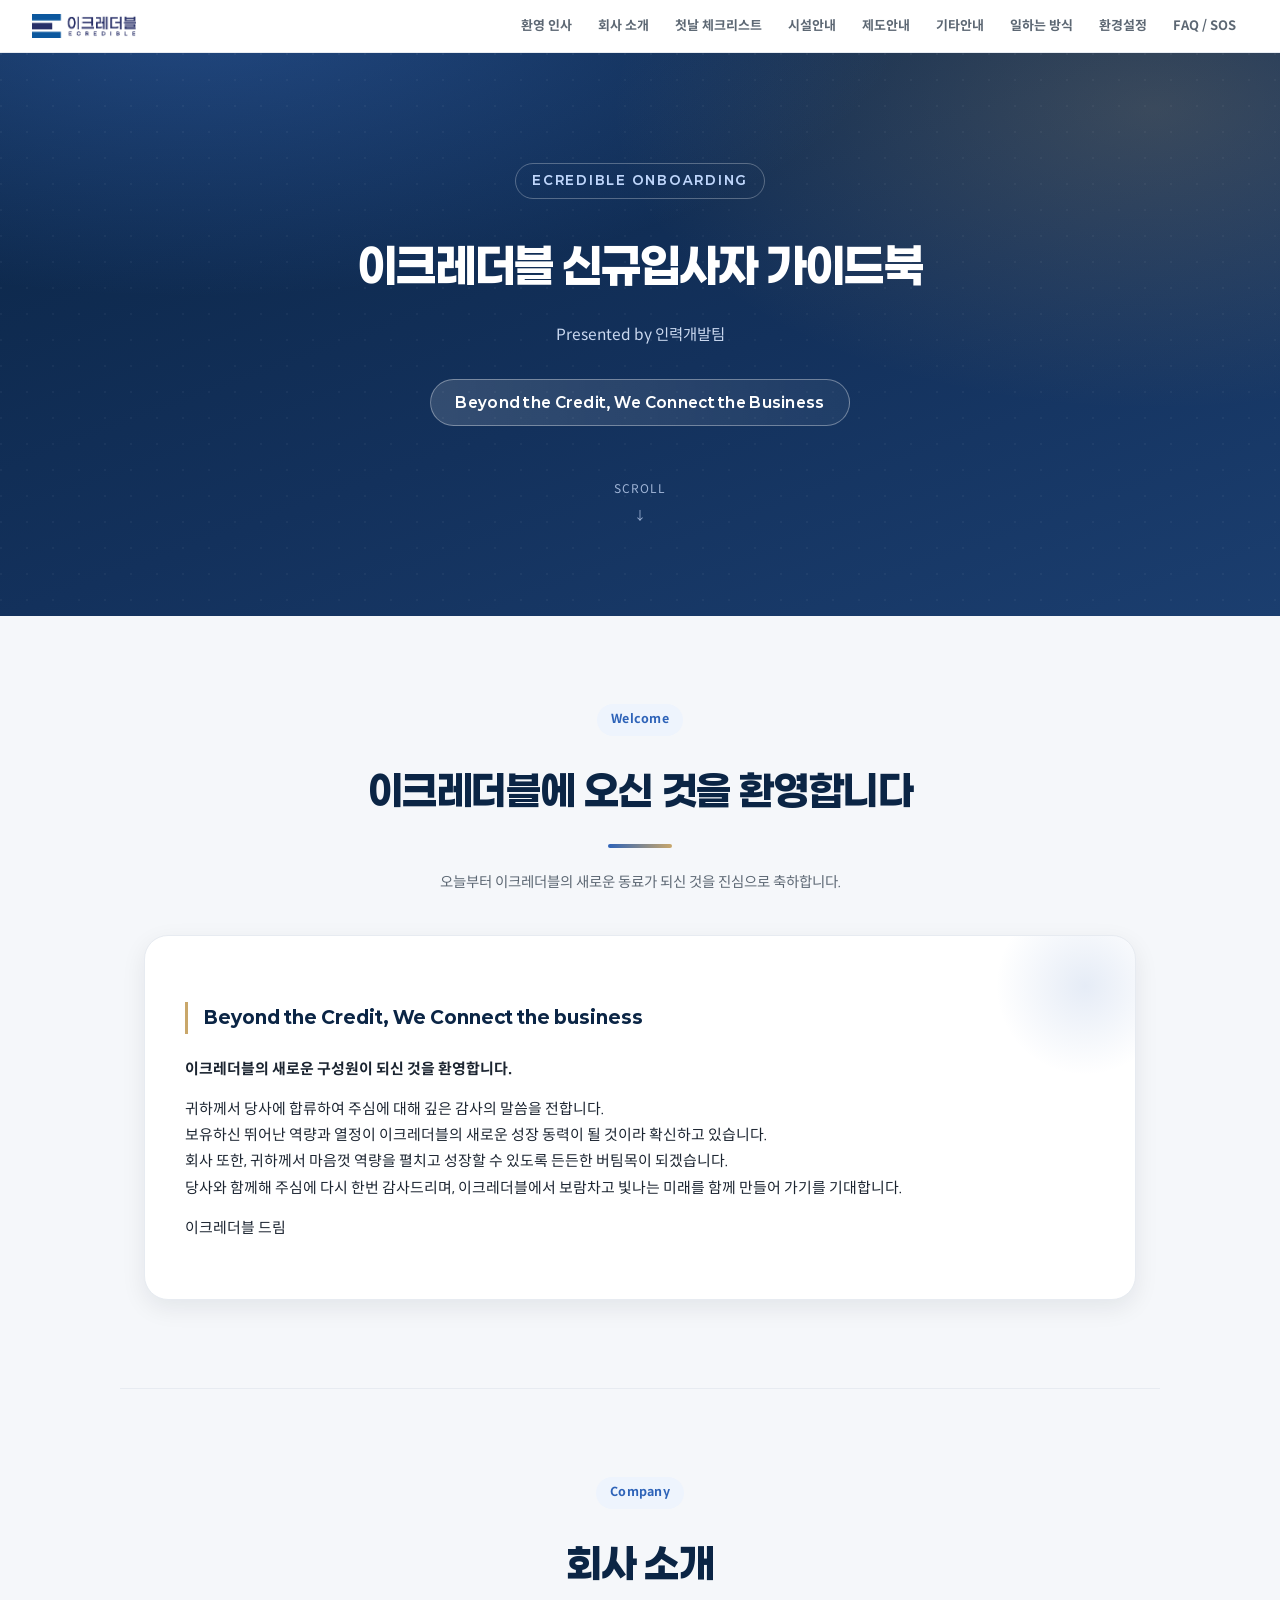
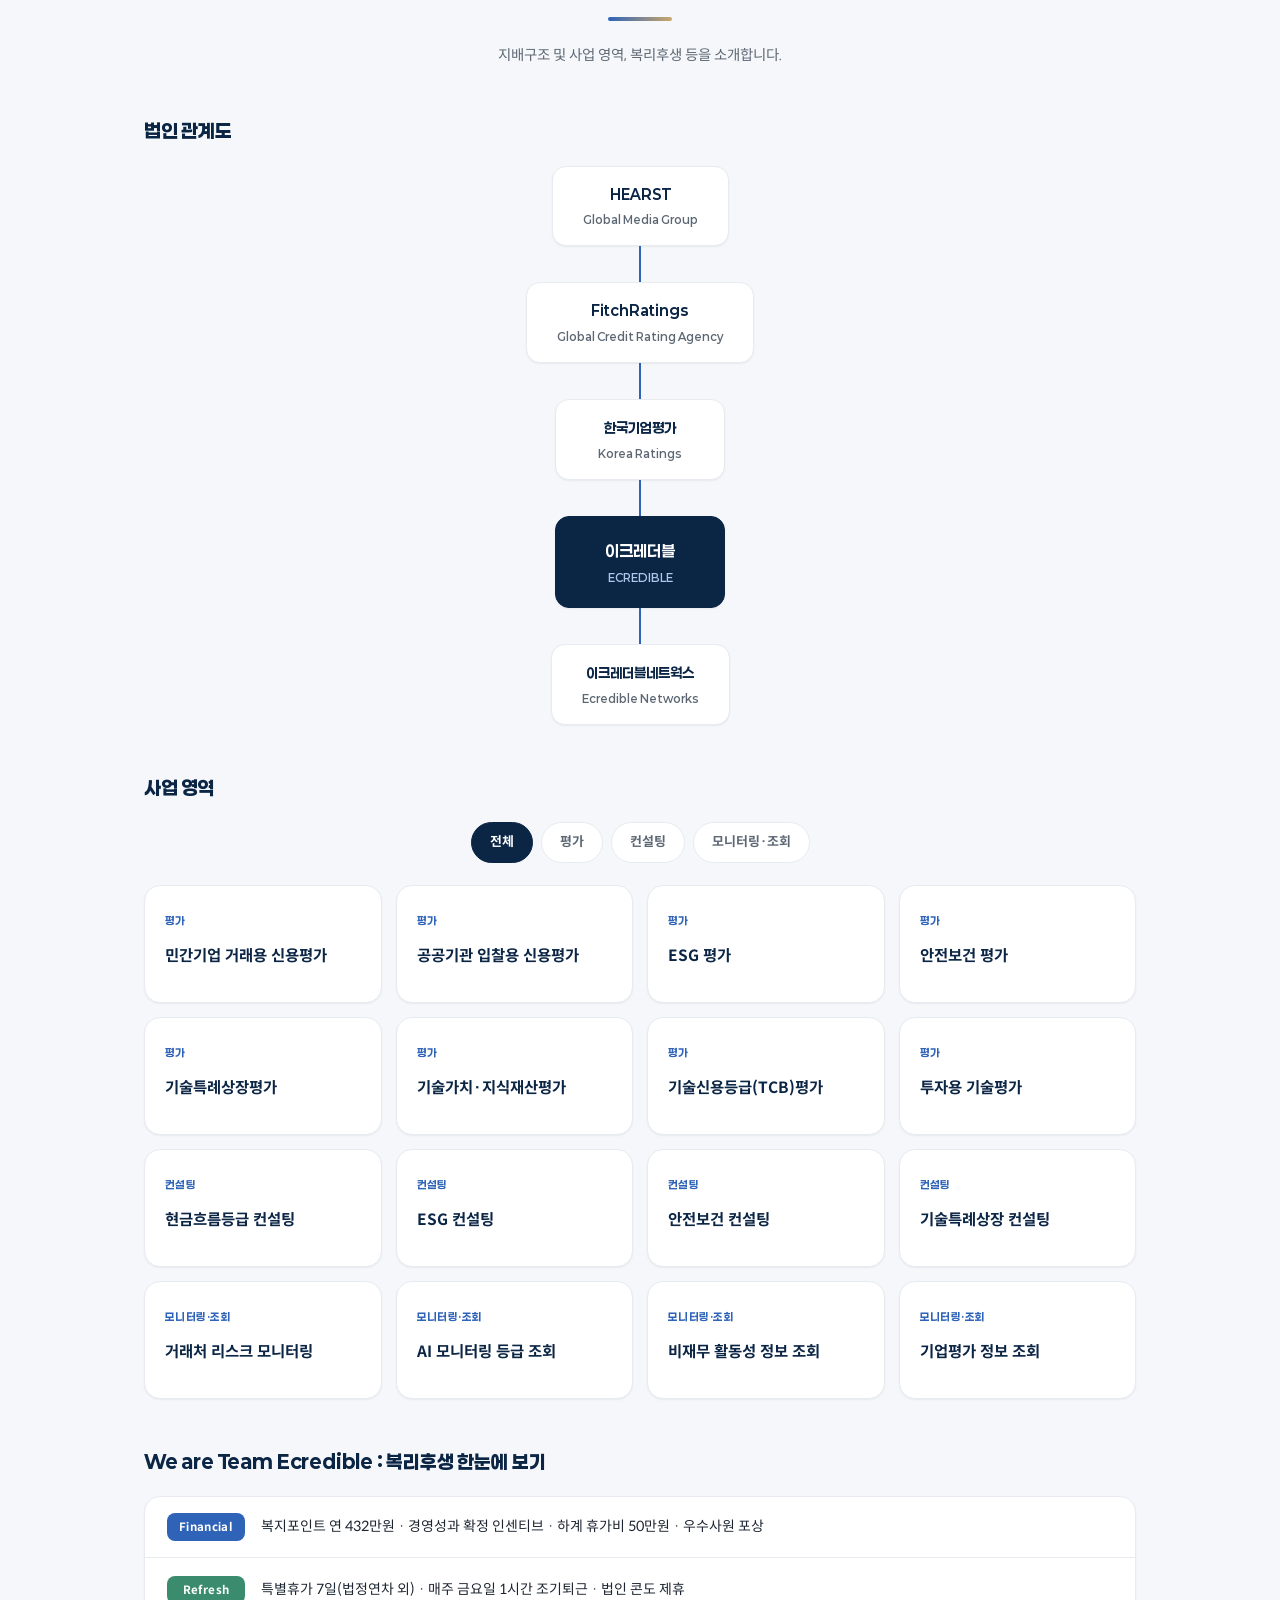
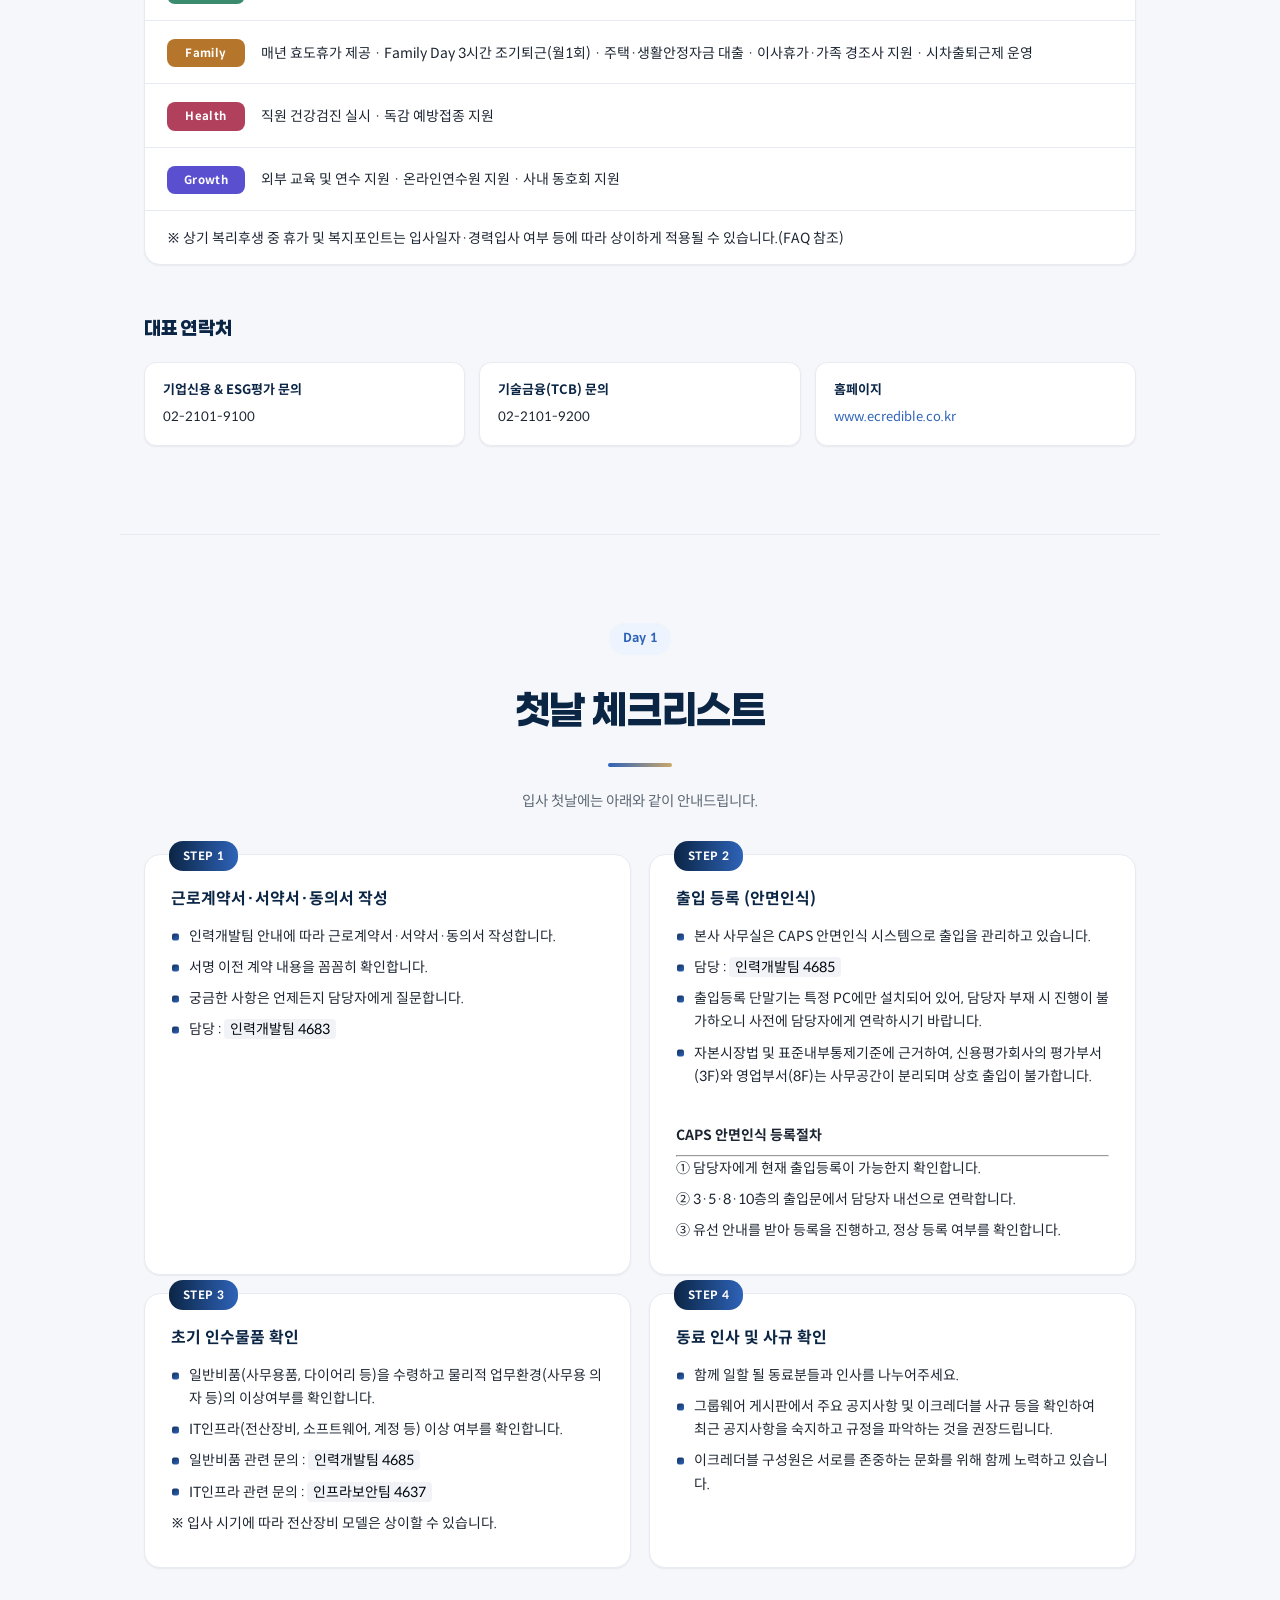
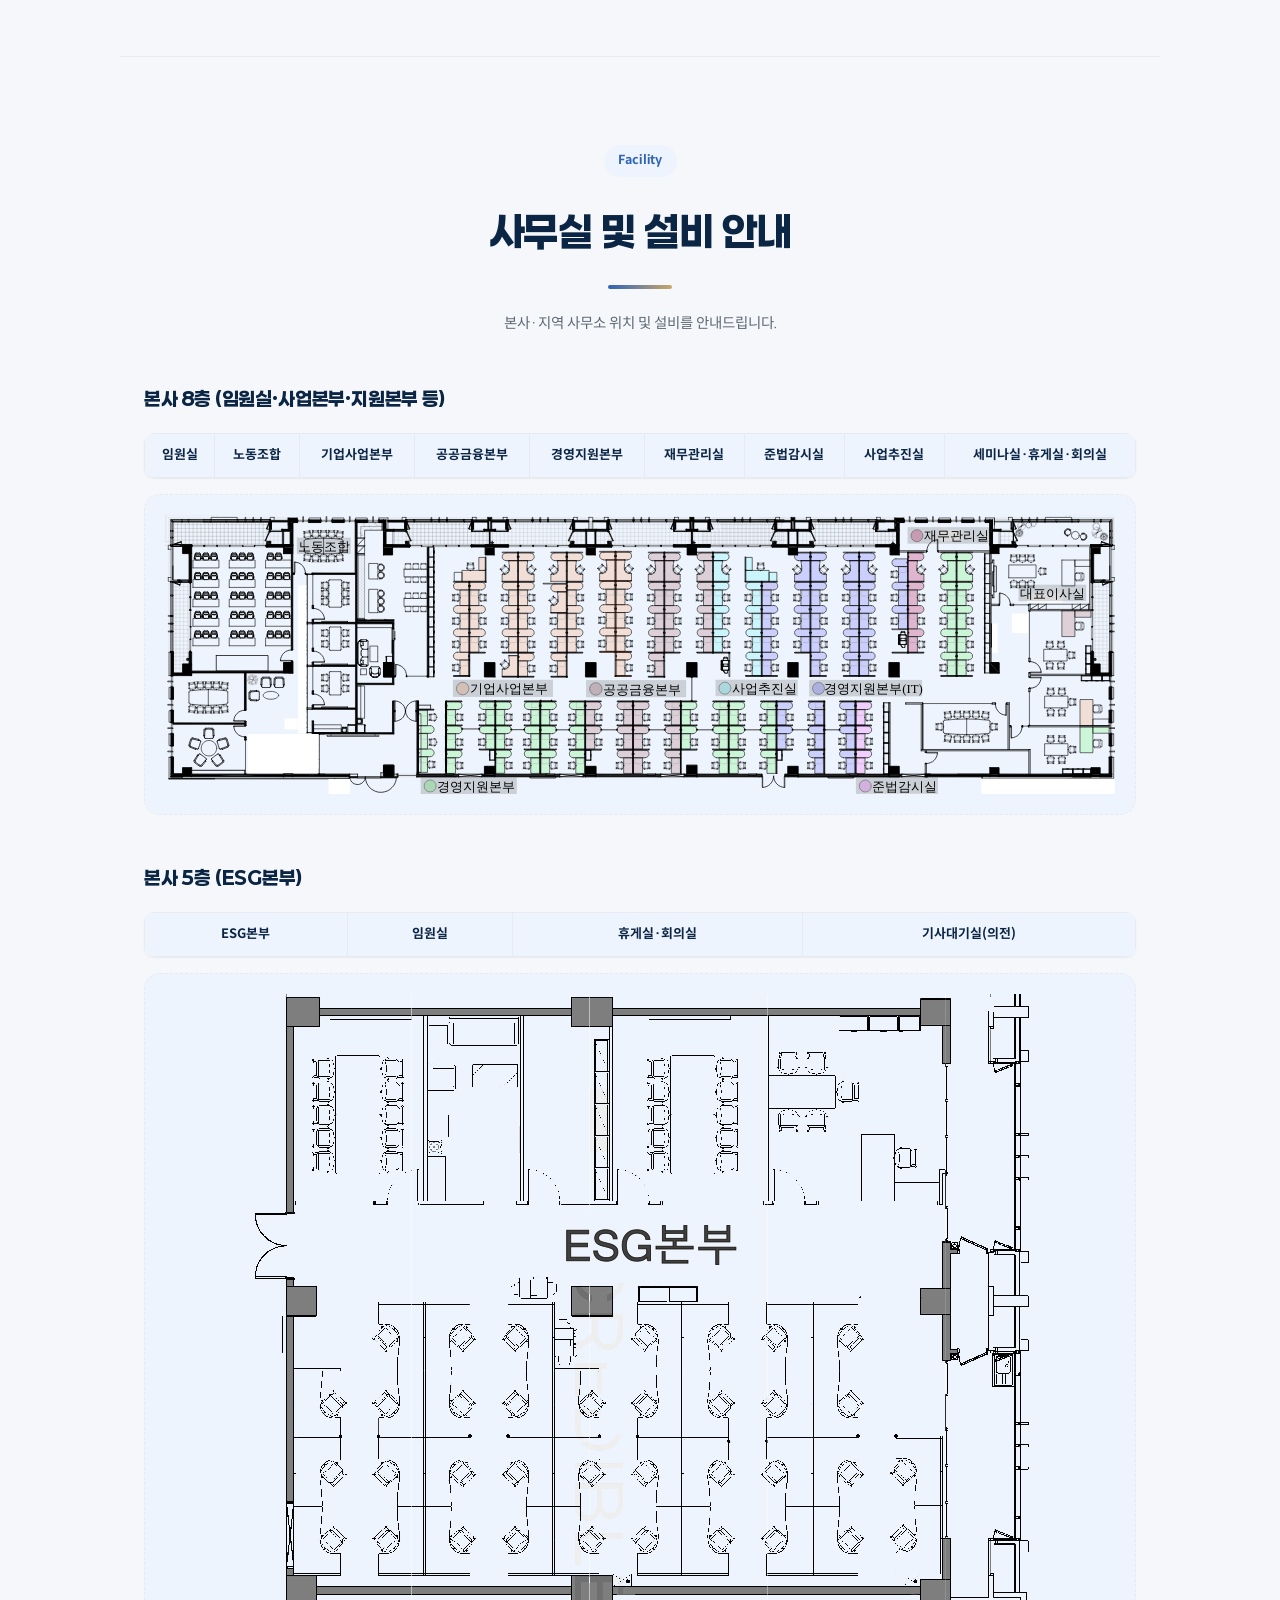
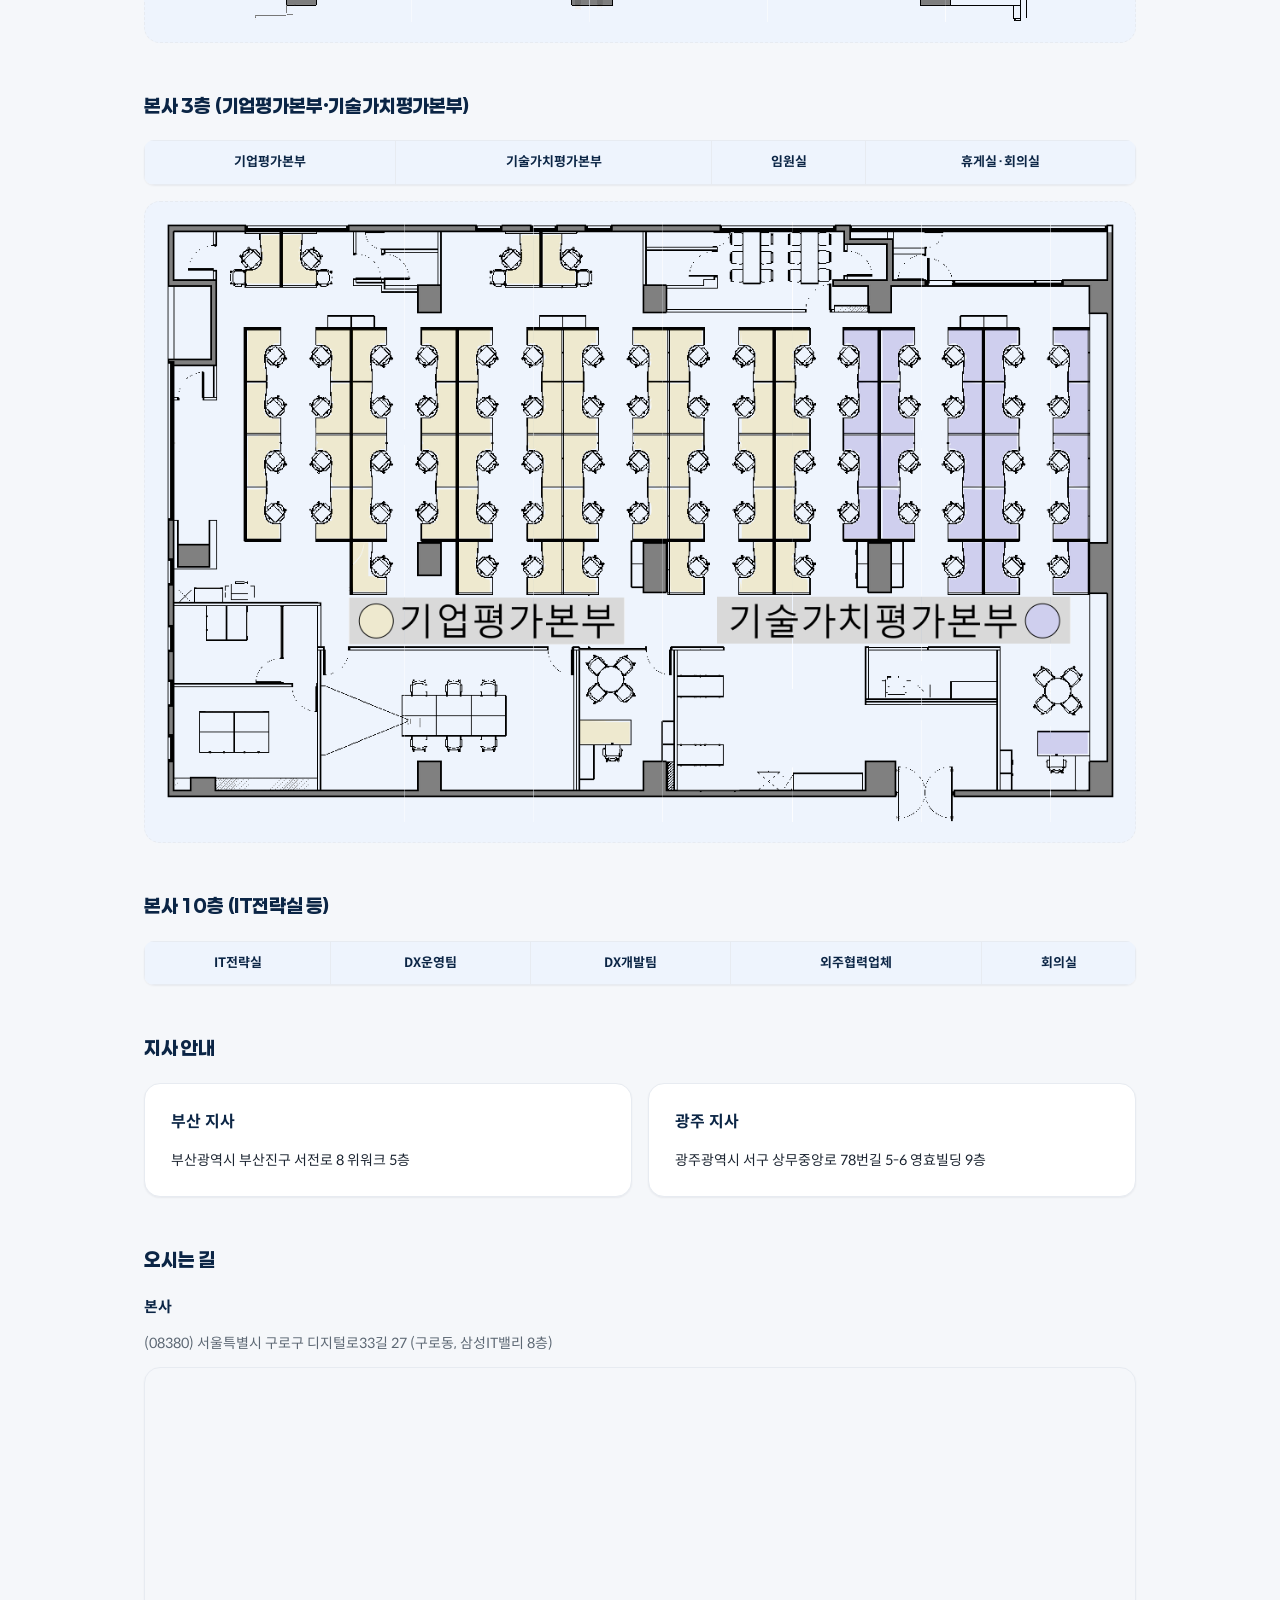
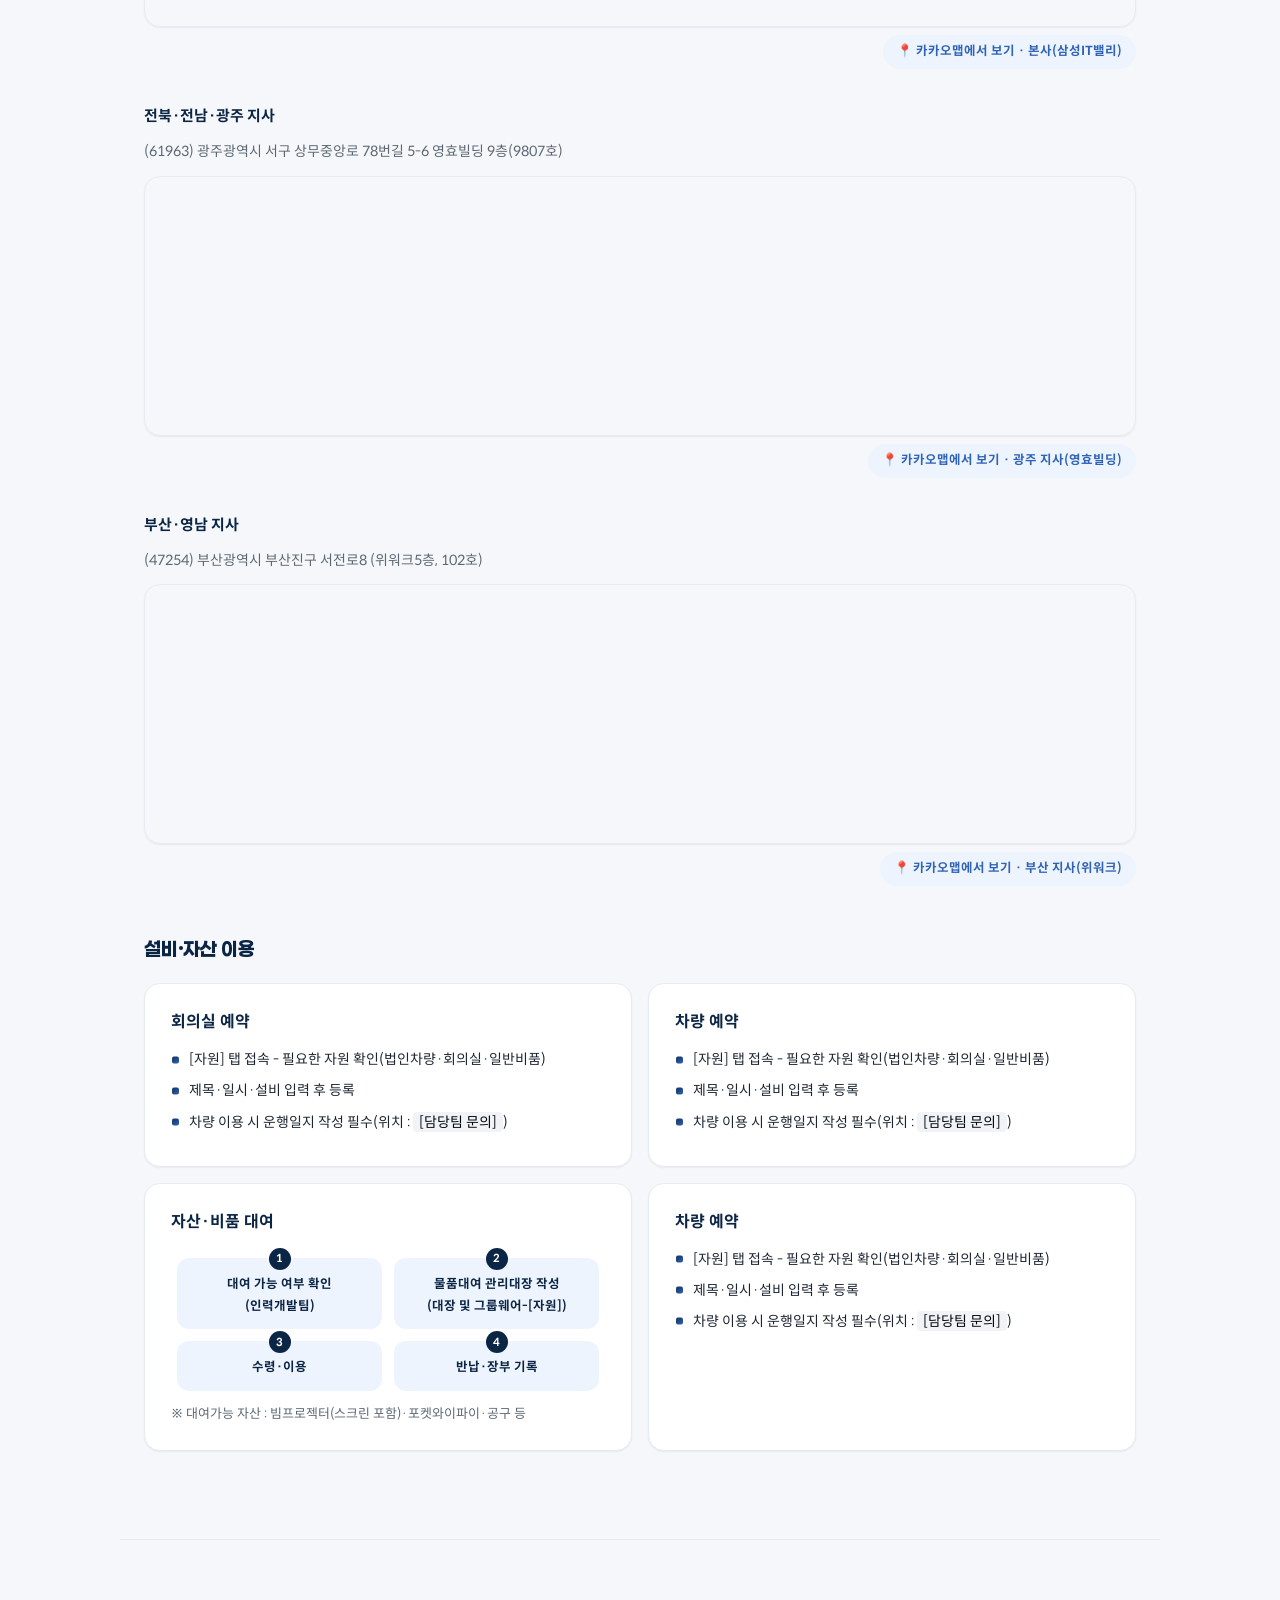
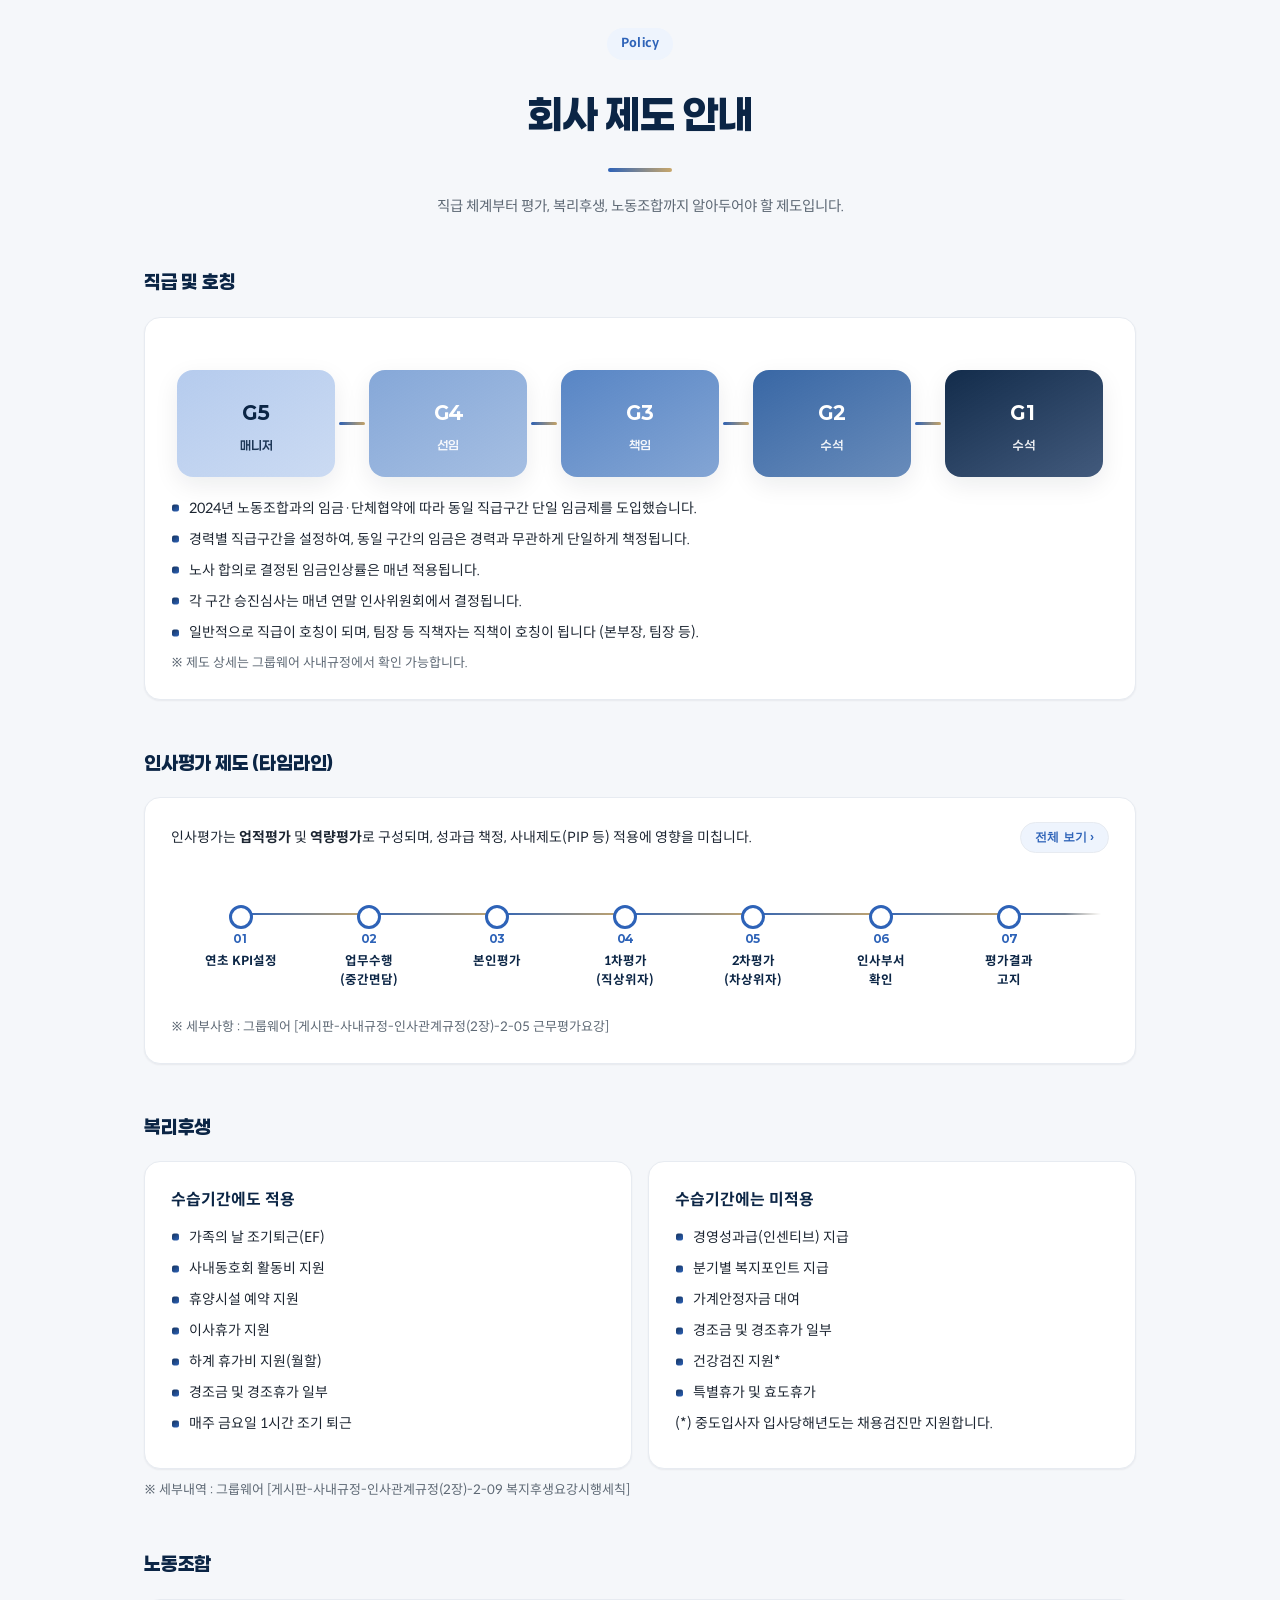
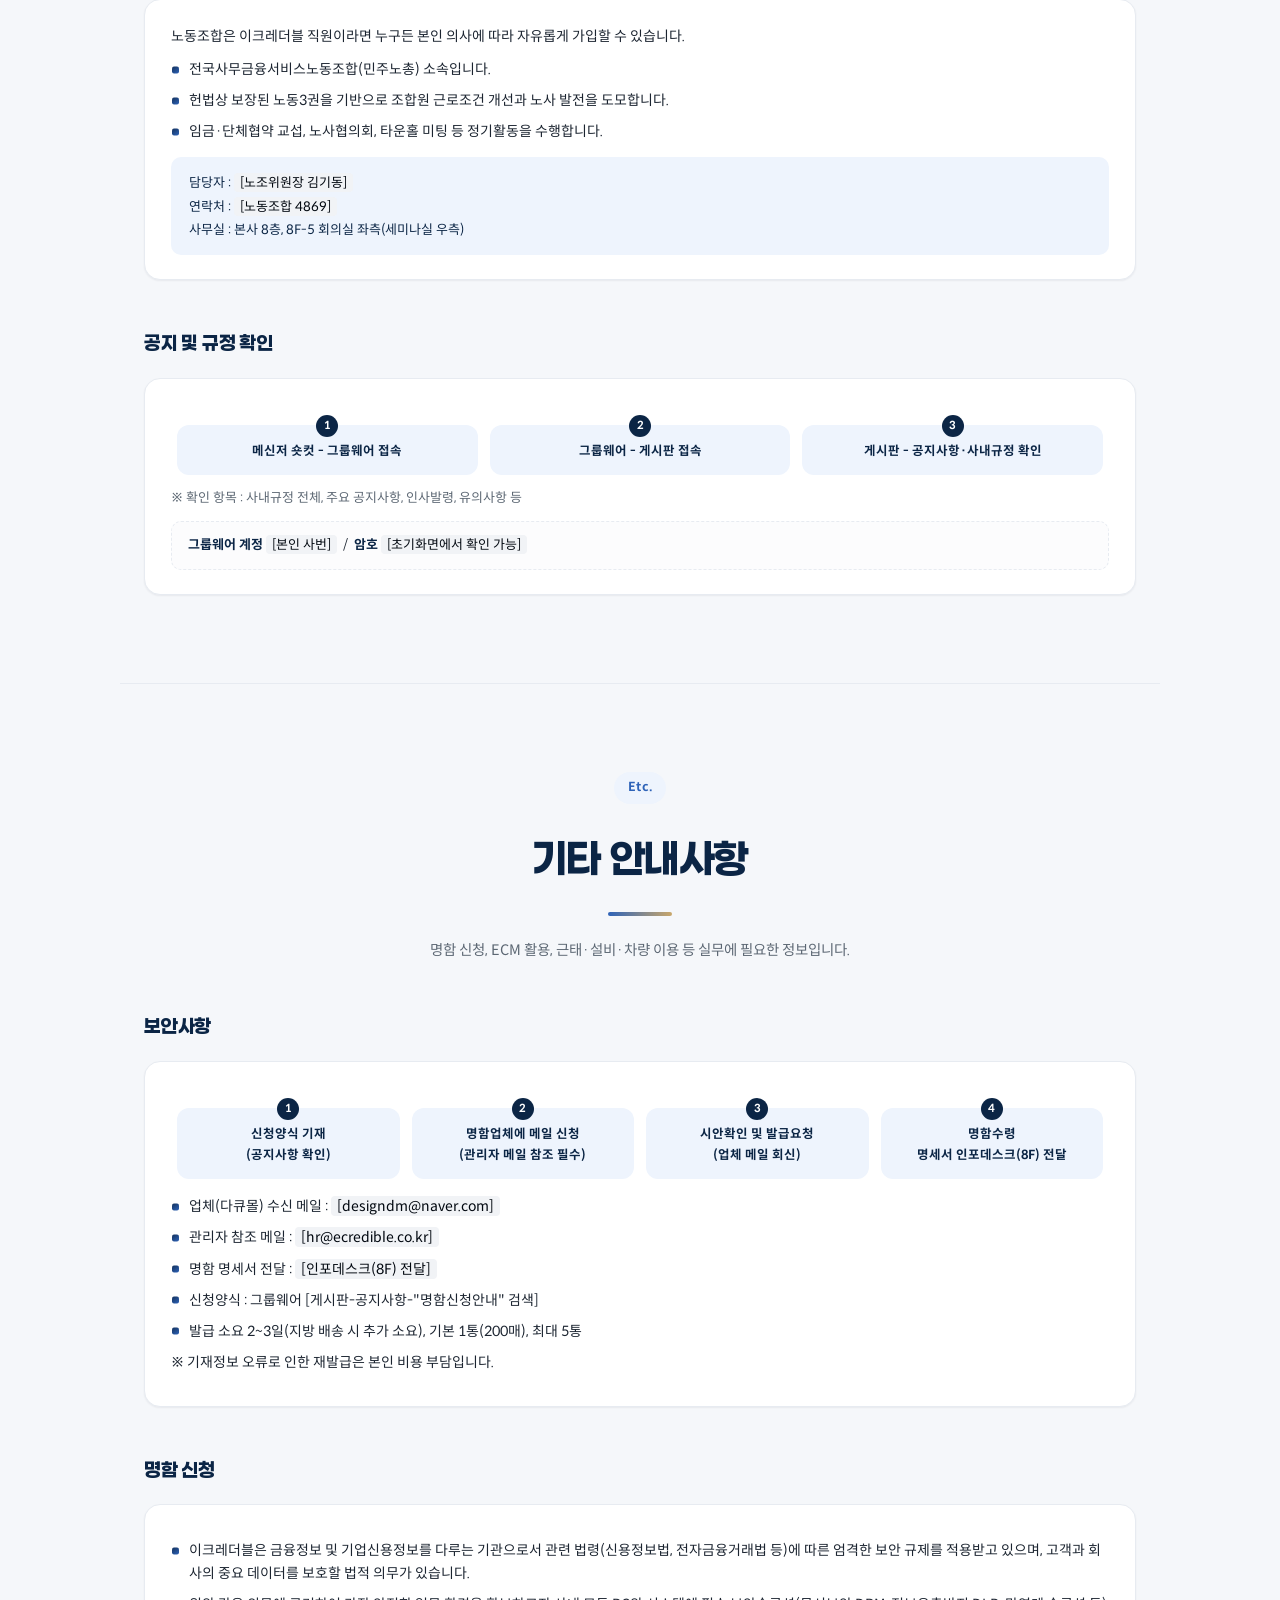
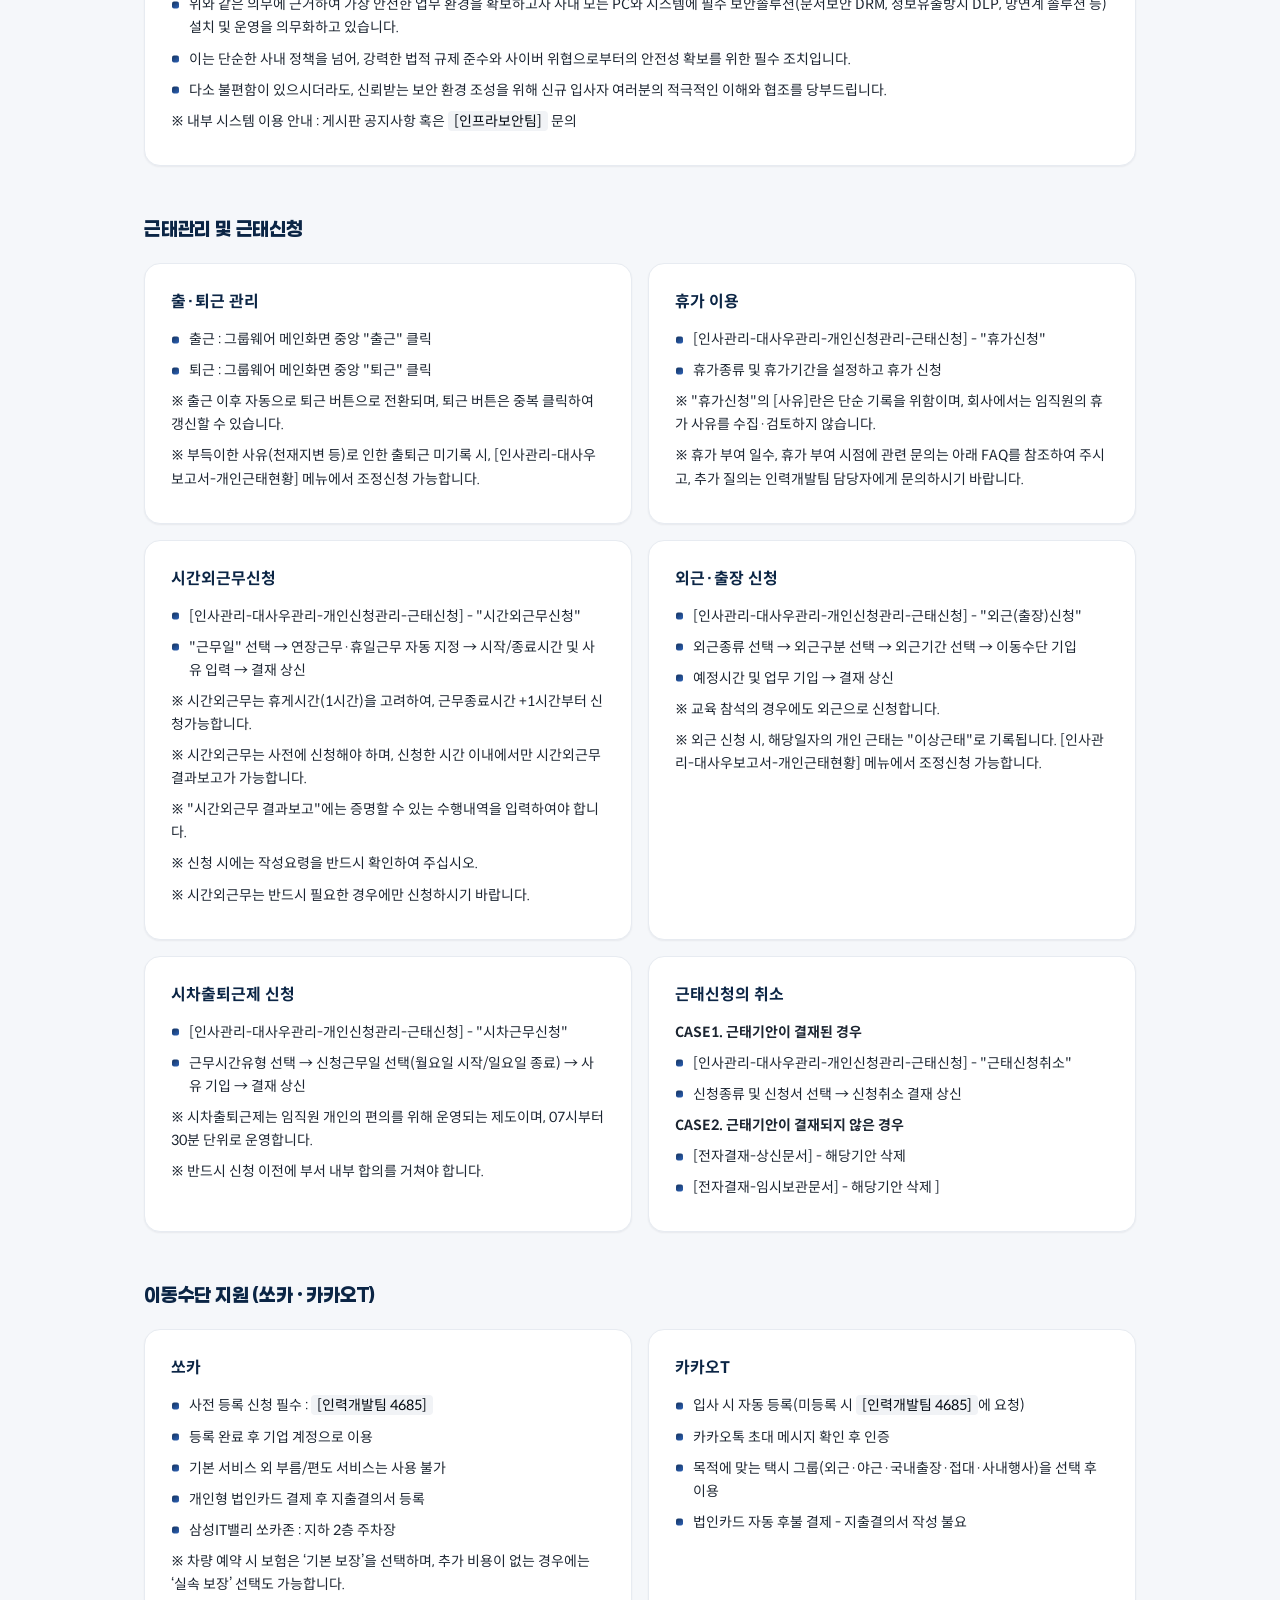
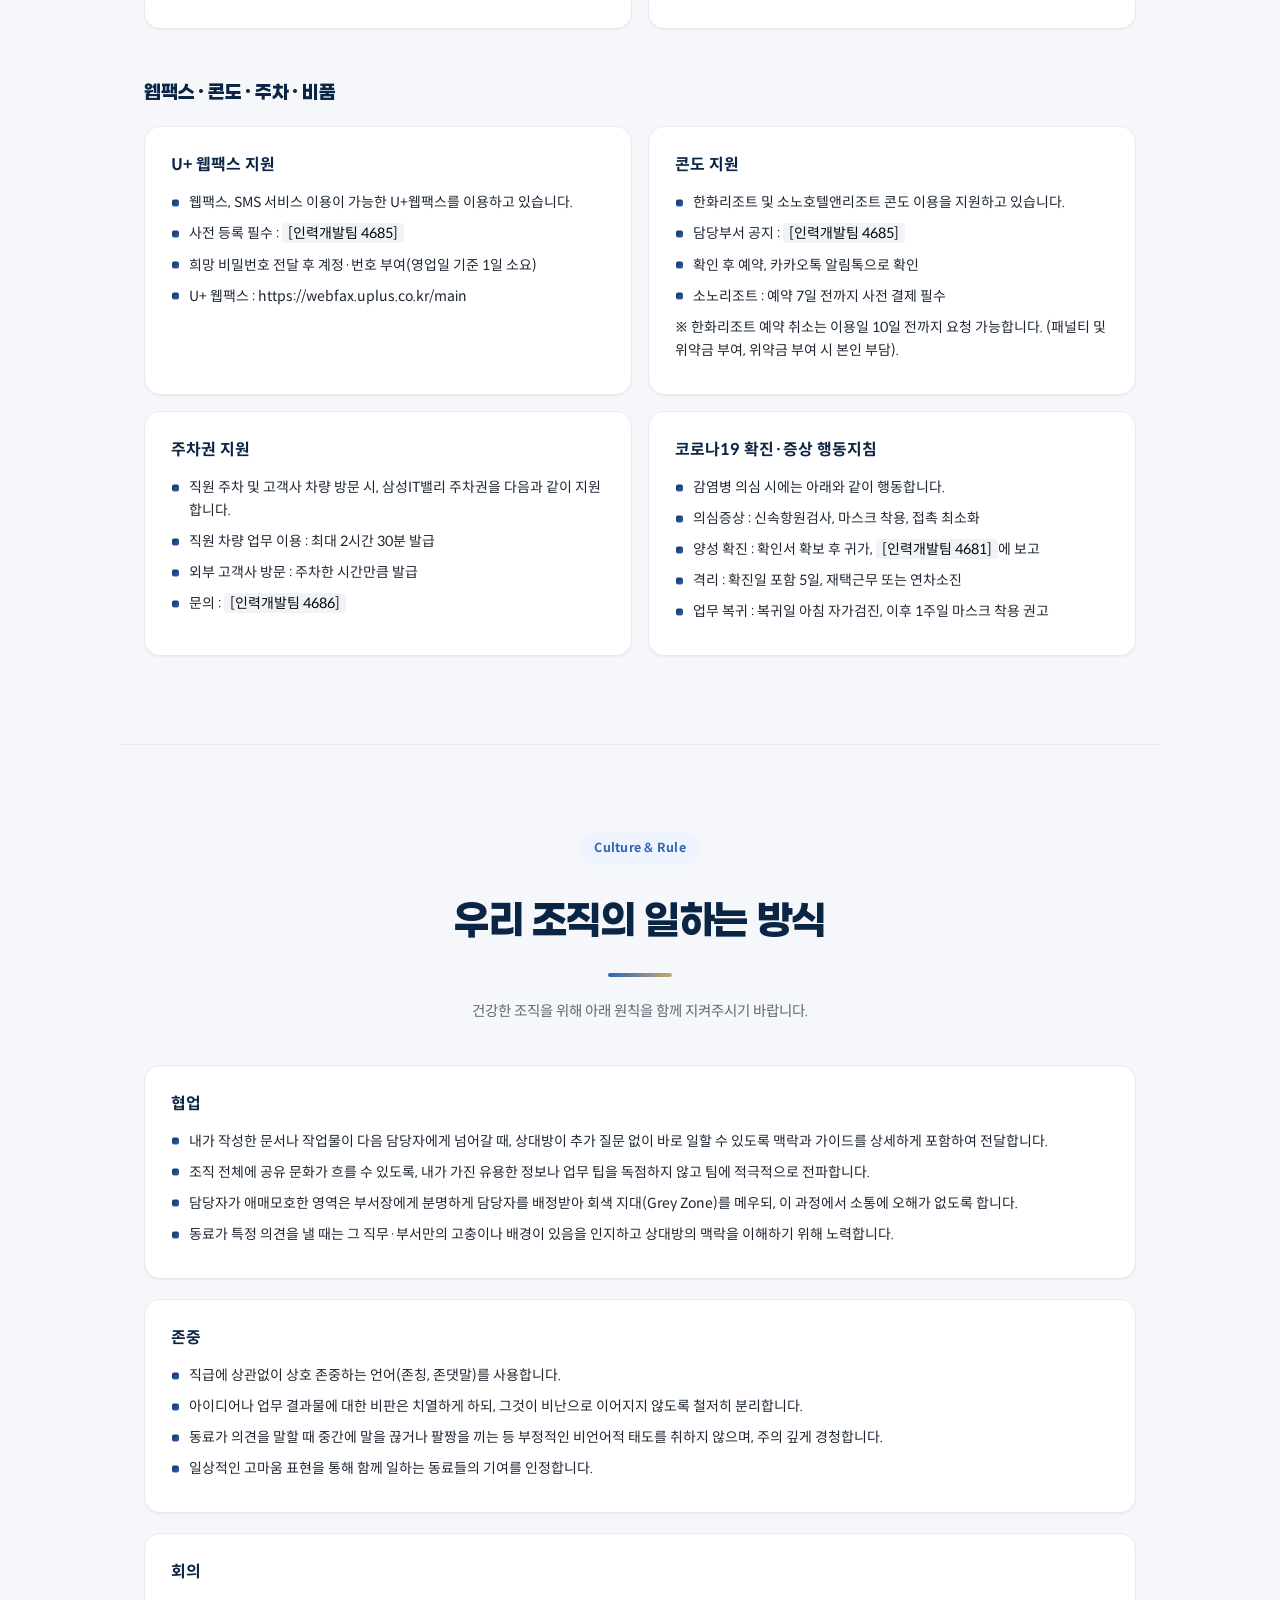
==== commit 79cfd14e: "Update section descriptions and add security matters Removed initial account information from the se" ====
--- a/ecredible-onboarding-repo (7)/index.html
+++ b/ecredible-onboarding-repo (7)/index.html
@@ -479,20 +479,10 @@
     <span class="section-label">Etc.</span>
     <h2 class="section-title">기타 안내사항</h2>
     <div class="title-rule"></div>
-    <p class="section-desc">초기 계정, 명함 신청, ECM 활용, 근태·설비·차량 이용 등 실무에 필요한 정보입니다.</p>
-  </div>
-
-  <h3 class="sub-title">초기 계정 안내</h3>
-  <div class="grid2">
-    <div class="card"><h4>그룹웨어 및 메신저</h4><ul><li>구축형 ERP&그룹웨어(Douzone OmniEsol)</li><li>계정 : 본인 사번</li><li>암호 : <span class="placeholder">[메신저 초기화면에서 확인 가능]</span></li></ul></div>
-    <div class="card"><h4>웹메일(외부망)</h4><ul><li>외부망 웹메일 : <a href="https://works.sirteam.net/" target="_blank">https://works.sirteam.net/</a></li><li>계정 : 본인 계정명</li><li>암호 : <span class="placeholder">[인프라보안팀 안내]</span></li></ul></div>
-    <div class="card"><h4>크로스넷</h4><ul><li>당사 이중망 환경에서 망간 자료 전송(망연계)을 지원하는 솔루션입니다.</li><li>계정 : 본인 계정명</li><li>암호 : <span class="placeholder">[인프라보안팀 안내]</span></li></ul></div>
-    <div class="card"><h4>PrintSecure</h4><ul><li>문서 출력 과정을 통제하고 사내 기밀 및 개인정보 유출을 방지하기 위한 보안 솔루션입니다.</li><li>계정 : 이메일 앞자리</li><li>암호 : <span class="placeholder">[인프라보안팀 안내]</span></li></ul></div>
-    <div class="card"><h4>Privacy-i</h4><ul><li>개인정보 및 중요문서 유출을 방지하기 위한 보안 솔루션입니다.</li><li>계정 : 본인 사번</li><li>암호 : <span class="placeholder">[인프라보안팀 안내]</span></li></ul></div>
-    <div class="card"><h4>ECM</h4><ul><li>기업 내부 문서 콘텐츠를 관리하는 시스템 저장 공간 솔루션입니다.</li><li>계정 : 본인 사번</li><li>암호 : <span class="placeholder">[인프라보안팀 안내]</span></li></ul></div>
-  </div>
-
-  <h3 class="sub-title">명함 신청</h3>
+    <p class="section-desc">명함 신청, ECM 활용, 근태·설비·차량 이용 등 실무에 필요한 정보입니다.</p>
+  </div>
+
+  <h3 class="sub-title">보안사항</h3>
   <div class="card">
     <div class="flow">
       <div class="flow-step">신청양식 기재<br>(공지사항 확인)</div>
@@ -509,49 +499,18 @@
       <li class="no-bullet">※ 기재정보 오류로 인한 재발급은 본인 비용 부담입니다.</li>
     </ul>
   </div>
-
-  <h3 class="sub-title">ECM 이용</h3>
-  <div class="grid2">
-    <div class="card">
-      <h4>파일 저장 및 편집</h4>
-      <ul>
-        <li>내부망에서는 ECM 드라이브 또는 보안 드라이브에만 파일 저장·편집이 가능합니다.</li>
-        <li>외부망에서는 원칙적으로 파일의 저장만 가능하며, 문서의 편집 등은 불가능합니다.</li>
-        <li>ECM 관련 문의 : <span class="placeholder">[인프라보안팀 보안담당자 4633]</span></li>
-        <li class="no-bullet">※ 내부망 예외(일반 드라이브 저장) : 외부망 반입 파일, 외부망 반출 허가 파일, 프린트 스캔본 등</li>
-      </ul>
-    </div>
-    <div class="card">
-      <div class="tl-head">
-        <h4 style="margin-bottom:0;">외부망 반출 타임라인</h4>
-        <button class="tl-more-btn" onclick="openTlModal('tl-export','외부망 반출 절차 전체 보기')">전체 보기</button>
-      </div>
-      <div class="timeline-wrap"><div class="timeline" id="tl-export">
-        <div class="tl-step"><span class="tl-num">01</span><div class="tl-label">파일 우클릭<br>-외부반출요청</div></div>
-        <div class="tl-step"><span class="tl-num">02</span><div class="tl-label">개인정보<br>상태 확인</div></div>
-        <div class="tl-step"><span class="tl-num">03</span><div class="tl-label">요청내용<br>작성</div></div>
-        <div class="tl-step"><span class="tl-num">04</span><div class="tl-label">신청완료</div></div>
-        <div class="tl-step"><span class="tl-num">05</span><div class="tl-label">관리자 승인·<br>다운로드</div></div>
-      </div></div>
-      <p style="font-size:13px; color:var(--ink-soft);">※ 개인정보 필터링 완료 파일에 대하여만 반출 신청 가능</p>
-    </div>
-    <div class="card">
-      <h4>업무망 내부 배포</h4>
-      <ul>
-        <li>파일 우클릭 → [내부 배포용 URL 복사]</li>
-        <li>메신저·쪽지 등에 붙여넣기(Ctrl+V)</li>
-        <li class="no-bullet">※ [속성-보안]에서 접근권한을 설정한 인원에 한하여 파일 열람 가능</li>
-      </ul>
-    </div>
-    <div class="card">
-      <h4>기안 첨부용 복사</h4>
-      <ul>
-        <li>파일 우클릭 → [속성-기본] → [내부 기안용 URL 복사]</li>
-        <li>기안 작성 후 내용에 붙여넣기(Ctrl+V)</li>
-        <li class="no-bullet">※ 결재선에 존재하는 관련자는 별도 권한 부여없이 열람 가능</li>
-      </ul>
-    </div>
-  </div>
+  
+  <h3 class="sub-title">명함 신청</h3>
+  <div class="card">
+    <ul style="margin-top:10px;">
+      <li>이크레더블은 금융정보 및 기업신용정보를 다루는 기관으로서 관련 법령(신용정보법, 전자금융거래법 등)에 따른 엄격한 보안 규제를 적용받고 있으며, 고객과 회사의 중요 데이터를 보호할 법적 의무가 있습니다.</span></li>
+      <li>위와 같은 의무에 근거하여 가장 안전한 업무 환경을 확보하고자 사내 모든 PC와 시스템에 필수 보안솔루션(문서보안 DRM, 정보유출방지 DLP, 망연계 솔루션 등) 설치 및 운영을 의무화하고 있습니다.</span></li>
+      <li>이는 단순한 사내 정책을 넘어, 강력한 법적 규제 준수와 사이버 위협으로부터의 안전성 확보를 위한 필수 조치입니다.</span></li>
+      <li>다소 불편함이 있으시더라도, 신뢰받는 보안 환경 조성을 위해 신규 입사자 여러분의 적극적인 이해와 협조를 당부드립니다.</li>
+      <li class="no-bullet">※ 내부 시스템 이용 안내 : 게시판 공지사항 혹은 <span class="placeholder">[인프라보안팀]</span> 문의</li>
+    </ul>
+  </div>
+
 
   <h3 class="sub-title">근태관리 및 근태신청</h3>
   <div class="grid2">
@@ -724,54 +683,6 @@
   </div>
 </section>
 
-<section id="setup">
-  <div class="sec-head">
-    <span class="section-label">Setup</span>
-    <h2 class="section-title">환경설정 (전산·네트워크)</h2>
-    <div class="title-rule"></div>
-    <p class="section-desc">업무수행을 위해 당사에서 기본적으로 갖추어져 있어야 할 시스템 환경설정 안내입니다. </br>대부분 입사 시 완료되어 있으나, 재설정이 필요할 때 참고합니다.</p>
-  </div>
-
-  <h3 class="sub-title">이중망 환경 안내</h3>
-  <div class="card">
-    <p style="font-size:14px;">본사 네트워크는 전자금융감독규정에 의거하여 <b>내부망(업무망)</b>과 <b>외부망(인터넷망)</b>으로 구성되어 있습니다.<br>
-    두 망은 할당된 스위치(ATEN 또는 NEXI)를 통해 전환합니다.</p>
-    <div class="access-box">
-      <ul>
-        <li>ATEN 스위치 내·외부망 전환 : [Ctrl]+[Ctrl] 혹은 [Scroll Lock]+[Scroll Lock] (빠르게 2회)</li>
-        <li>NEXI 스위치 내·외부망 전환 : [Ctrl]+[Ctrl]+[1,2] 혹은 [KVM스위치 하드웨어 물리키]</li>
-      </ul>
-    </div>
-  </div>
-
-  <h3 class="sub-title">IP 설정 절차</h3>
-  <div class="card">
-    <div class="flow">
-      <div class="flow-step">트레이 네트워크 우클릭 </br>→ 설정 열기</div>
-      <div class="flow-step">고급 네트워크 설정 </br>→ 어댑터 옵션 변경</div>
-      <div class="flow-step">이더넷 우클릭 </br>→ 속성</div>
-      <div class="flow-step">TCP/IPv4 속성</br>→ IP·DNS 입력</div>
-    </div>
-    <p style="font-size:13px; color:var(--ink-soft); margin-top:6px;">※ IP·DNS 정보는 개인별로 상이하며 담당자가 할당합니다. <span class="placeholder">[인프라보안팀 문의]</span></p>
-  </div>
-
-
-  <h3 class="sub-title">원격근무 안내</h3>
-  <div class="card">
-    <p style="font-size:14px; margin-bottom:10px;"><b>가비아·리모트뷰 두 가지 방식으로 원격근무를 지원합니다.(기안 상신 필요)</b></p>
-    <ul>
-      <li>잦은 외근 등 업무 특성상 원격근무 계정이 필요한 직군의 경우, 원격근무 계정(가비아)을 상시 부여합니다.</li>
-      <li>재해 등으로 사무실 통근이 어려운 경우, 원격근무 계정(가비아/리모트뷰)을 임시 부여합니다.</li>
-      <li>원격근무 가이드라인은 [웹메일 - 웹폴더 - 공유폴더]에서 확인할 수 있습니다.</li>
-    </ul>
-    <div class="access-box">
-      <ul>
-        <li>원격근무 계정 할당 : <span class="placeholder">[인력개발팀 4681]</span></li>
-        <li>원격근무 계정 부여 및 관리 : <span class="placeholder">[인프라보안팀 4631]</span></li>
-    </div>
-  </div>
-</section>
-
 <section id="faq">
   <div class="sec-head">
     <span class="section-label">FAQ &amp; SOS</span>
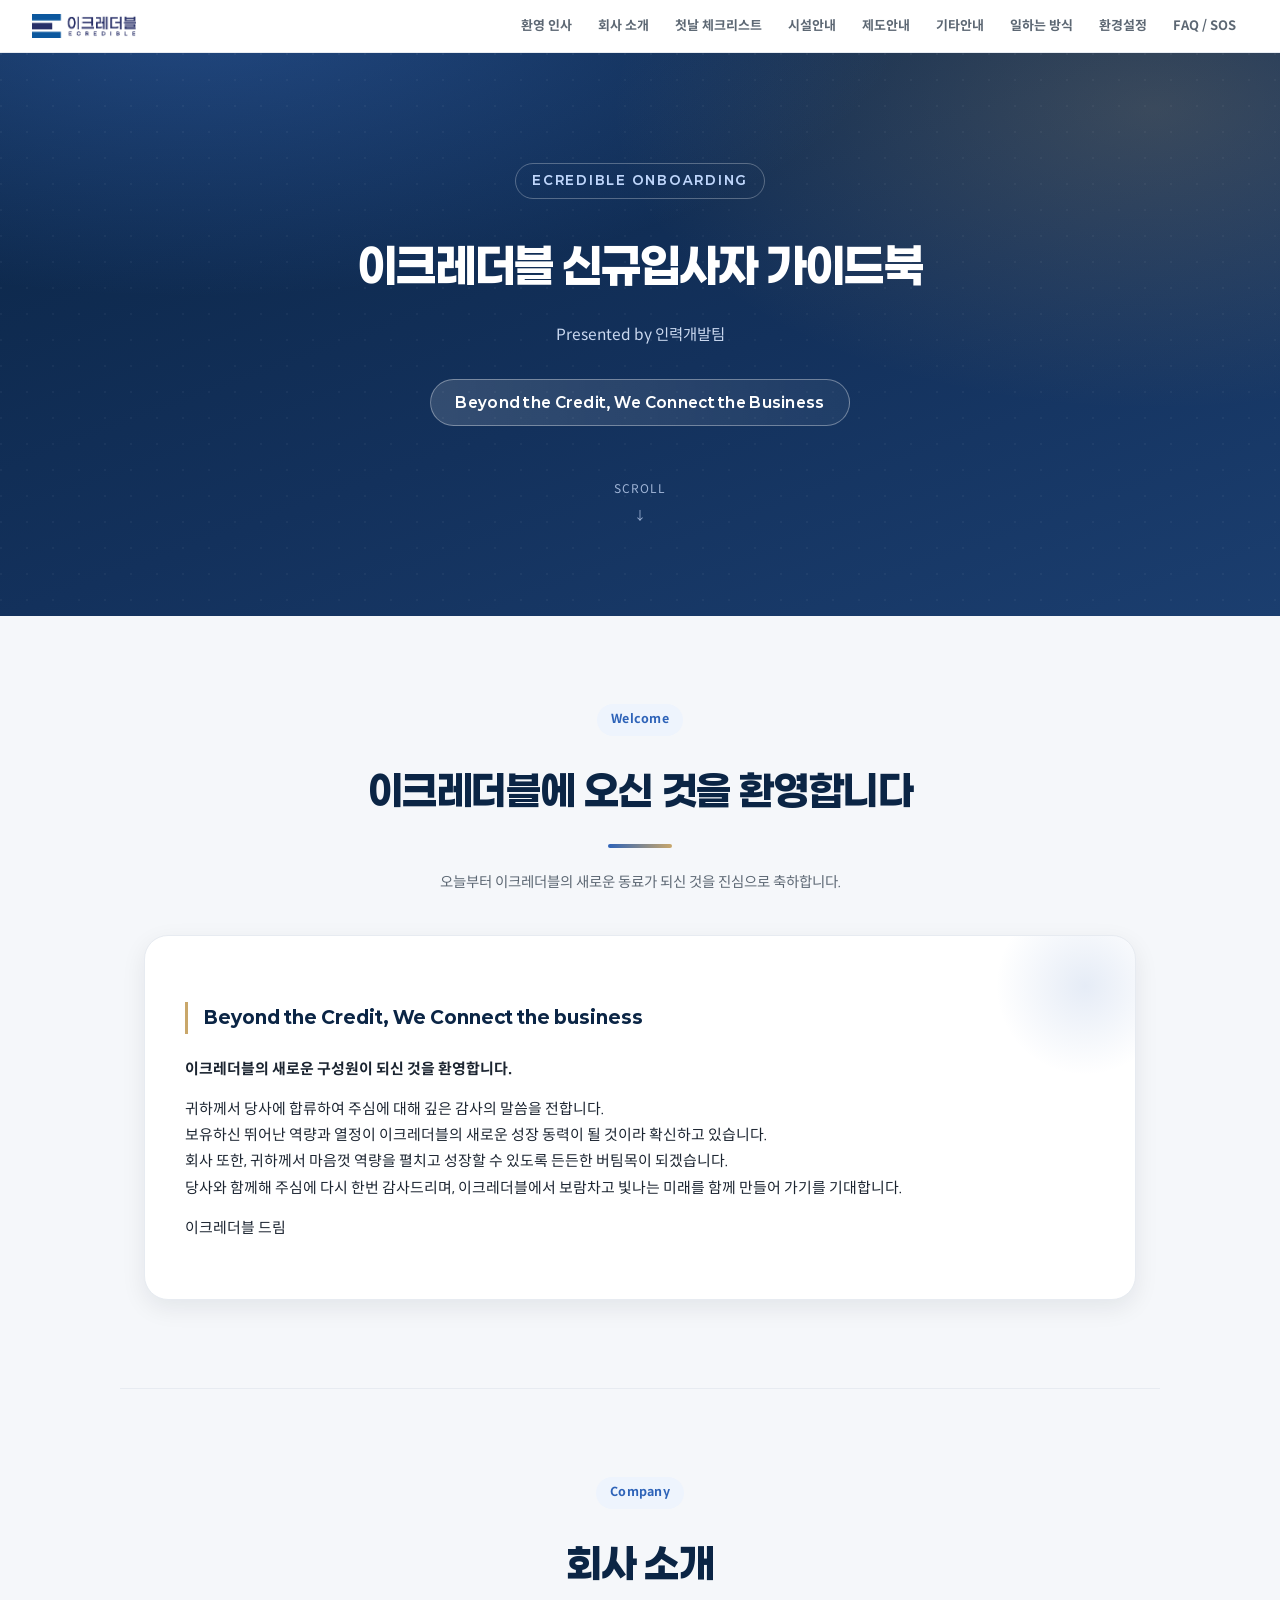
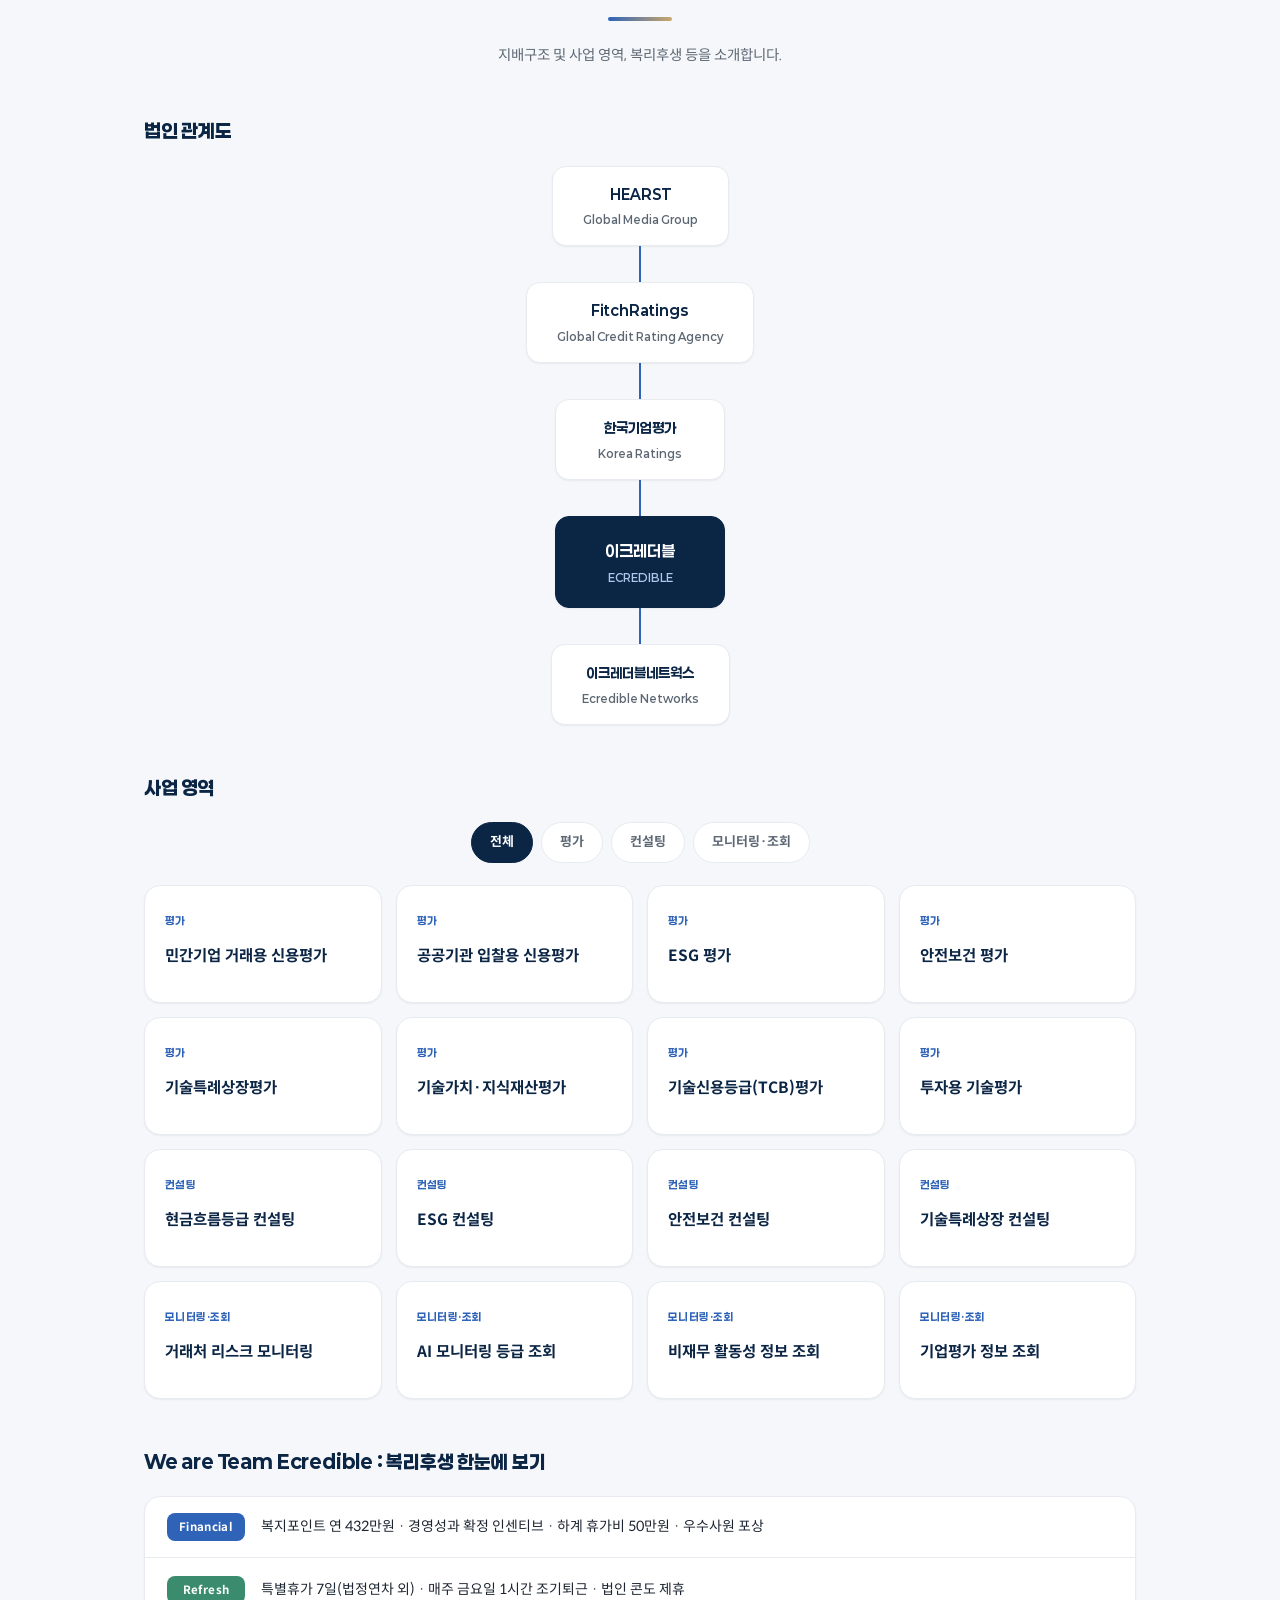
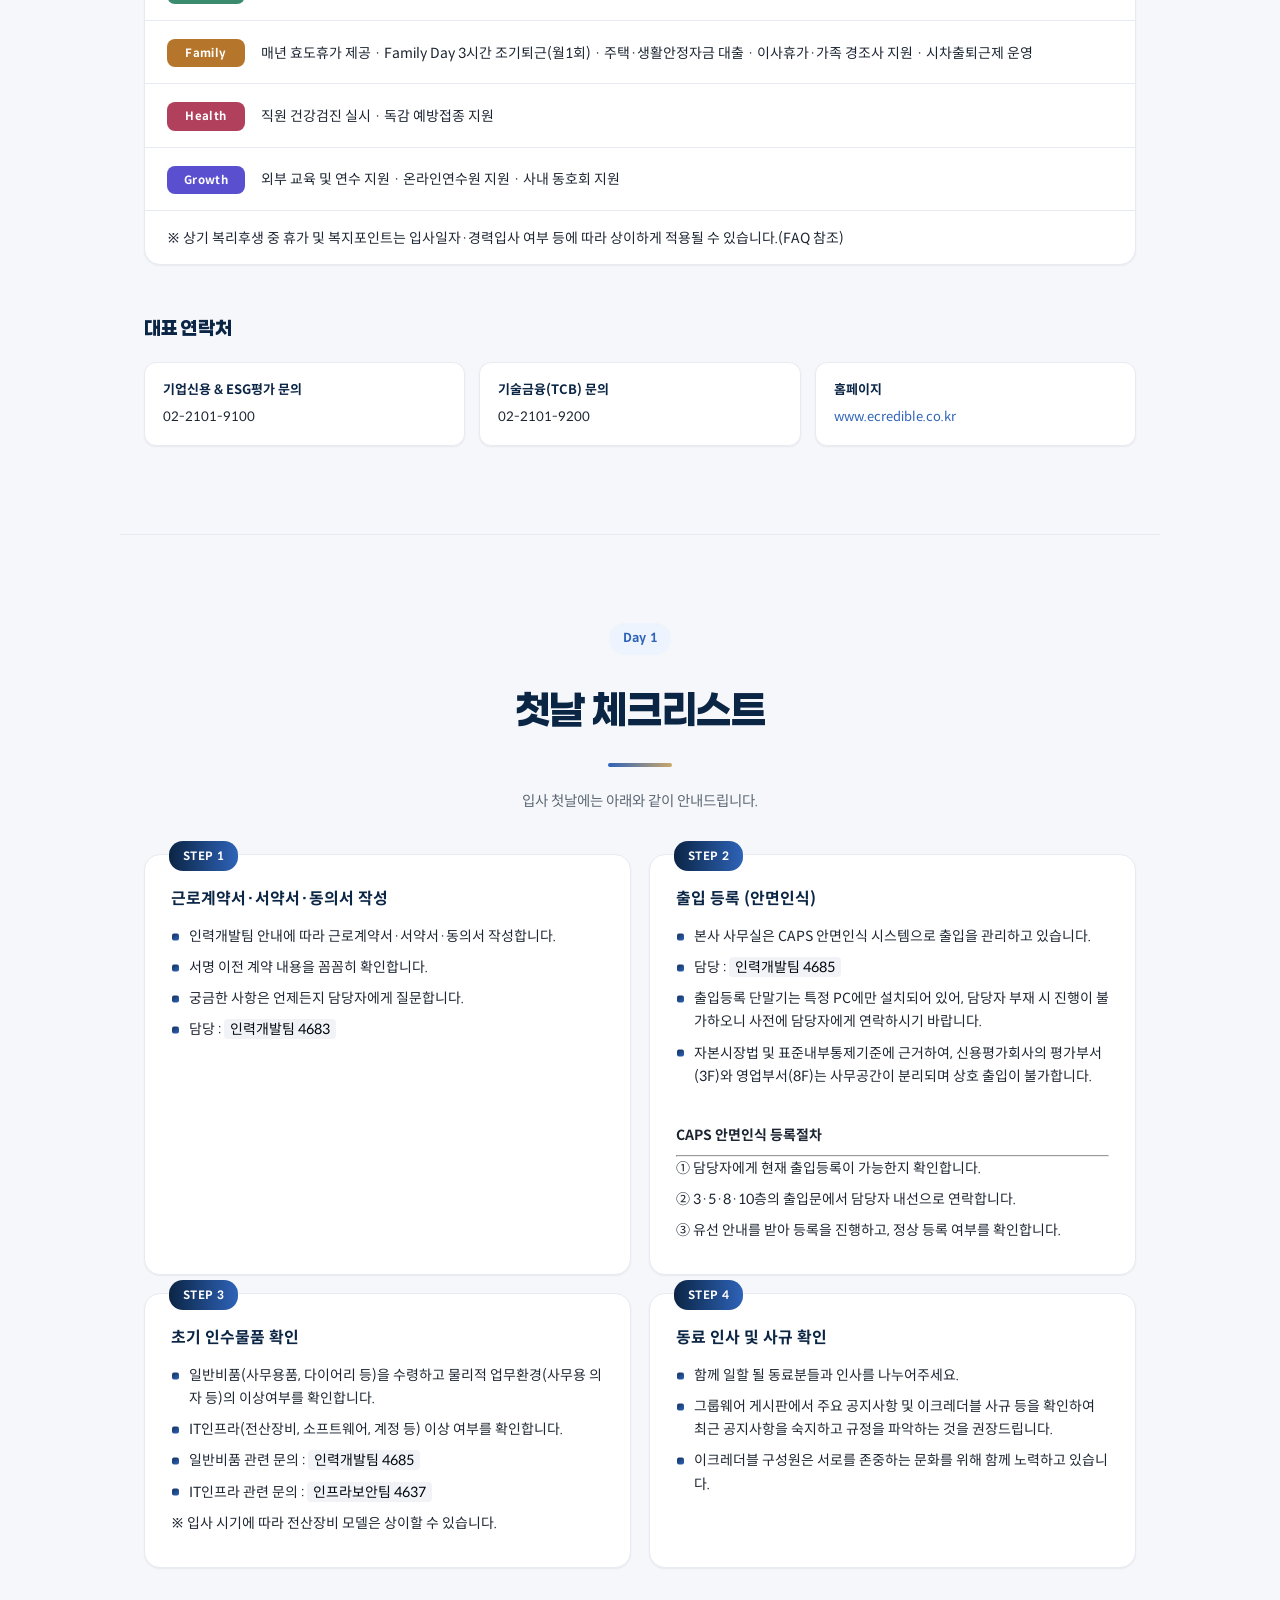
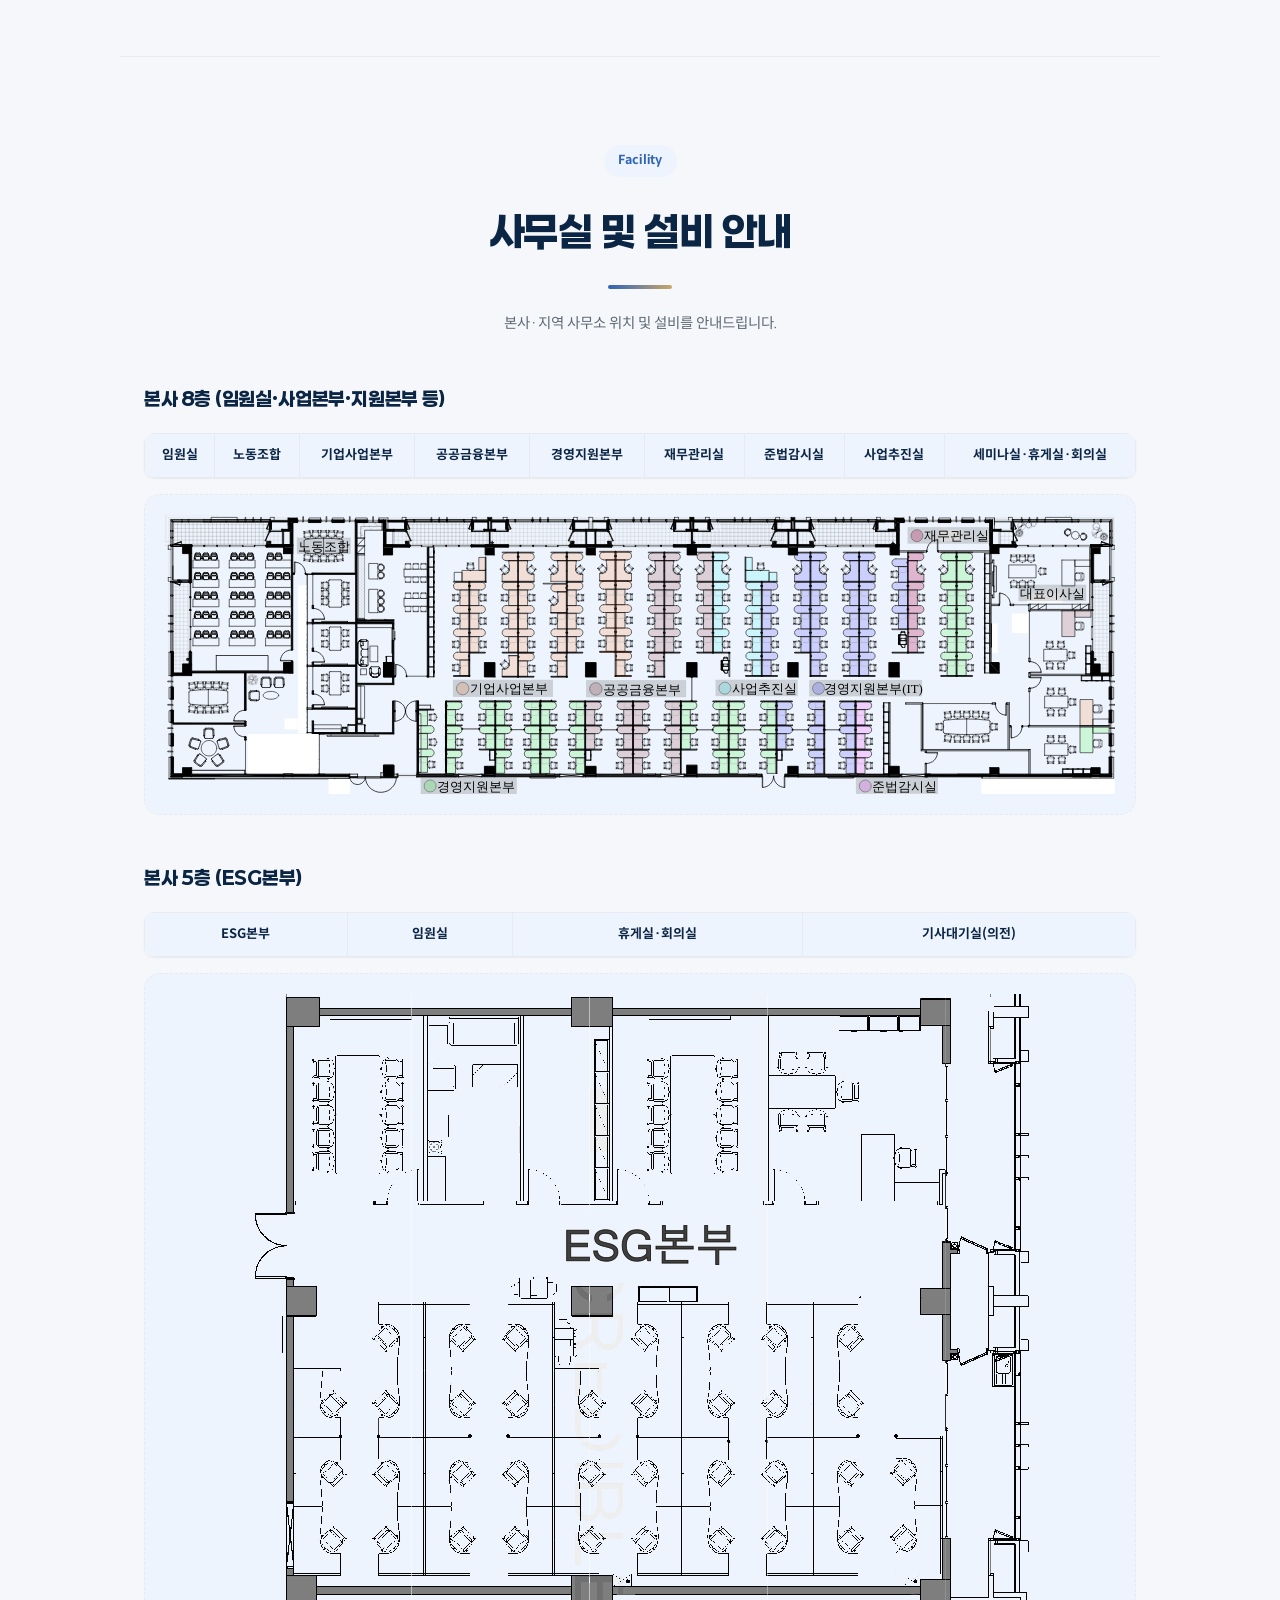
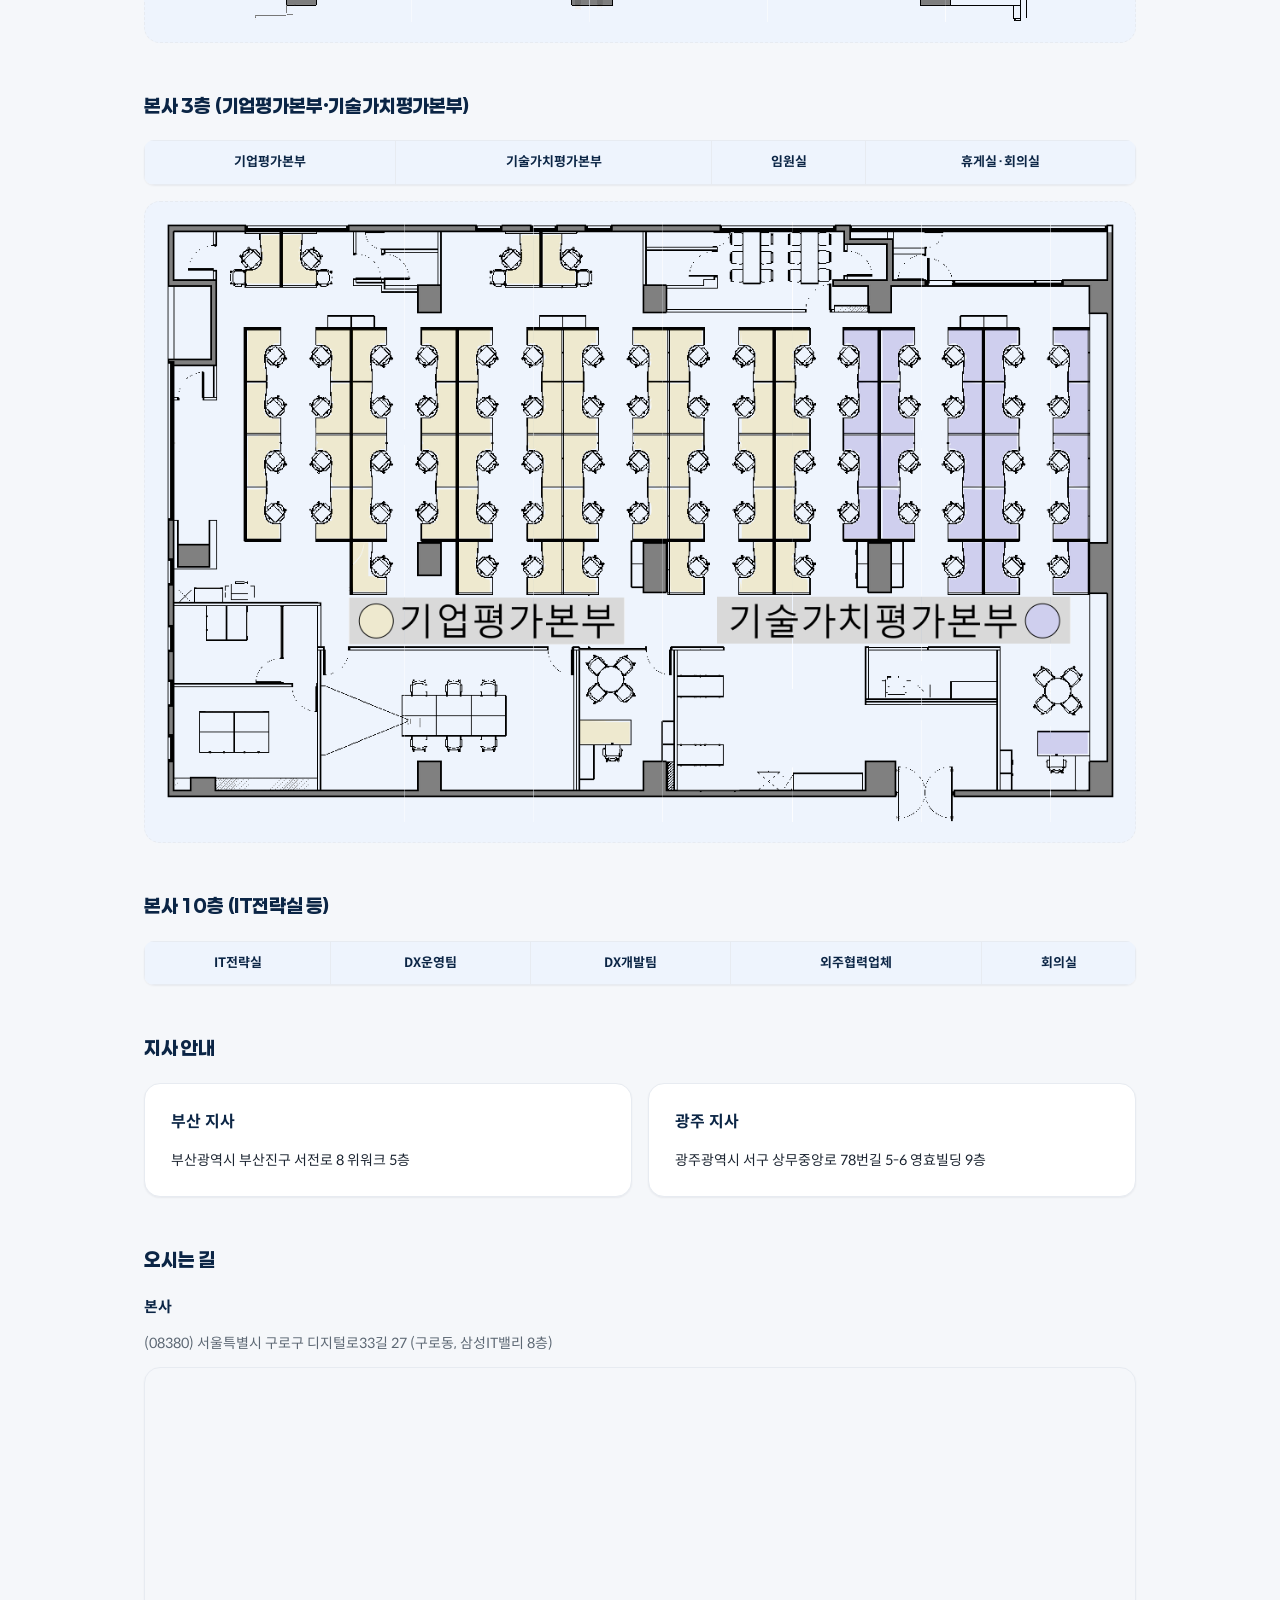
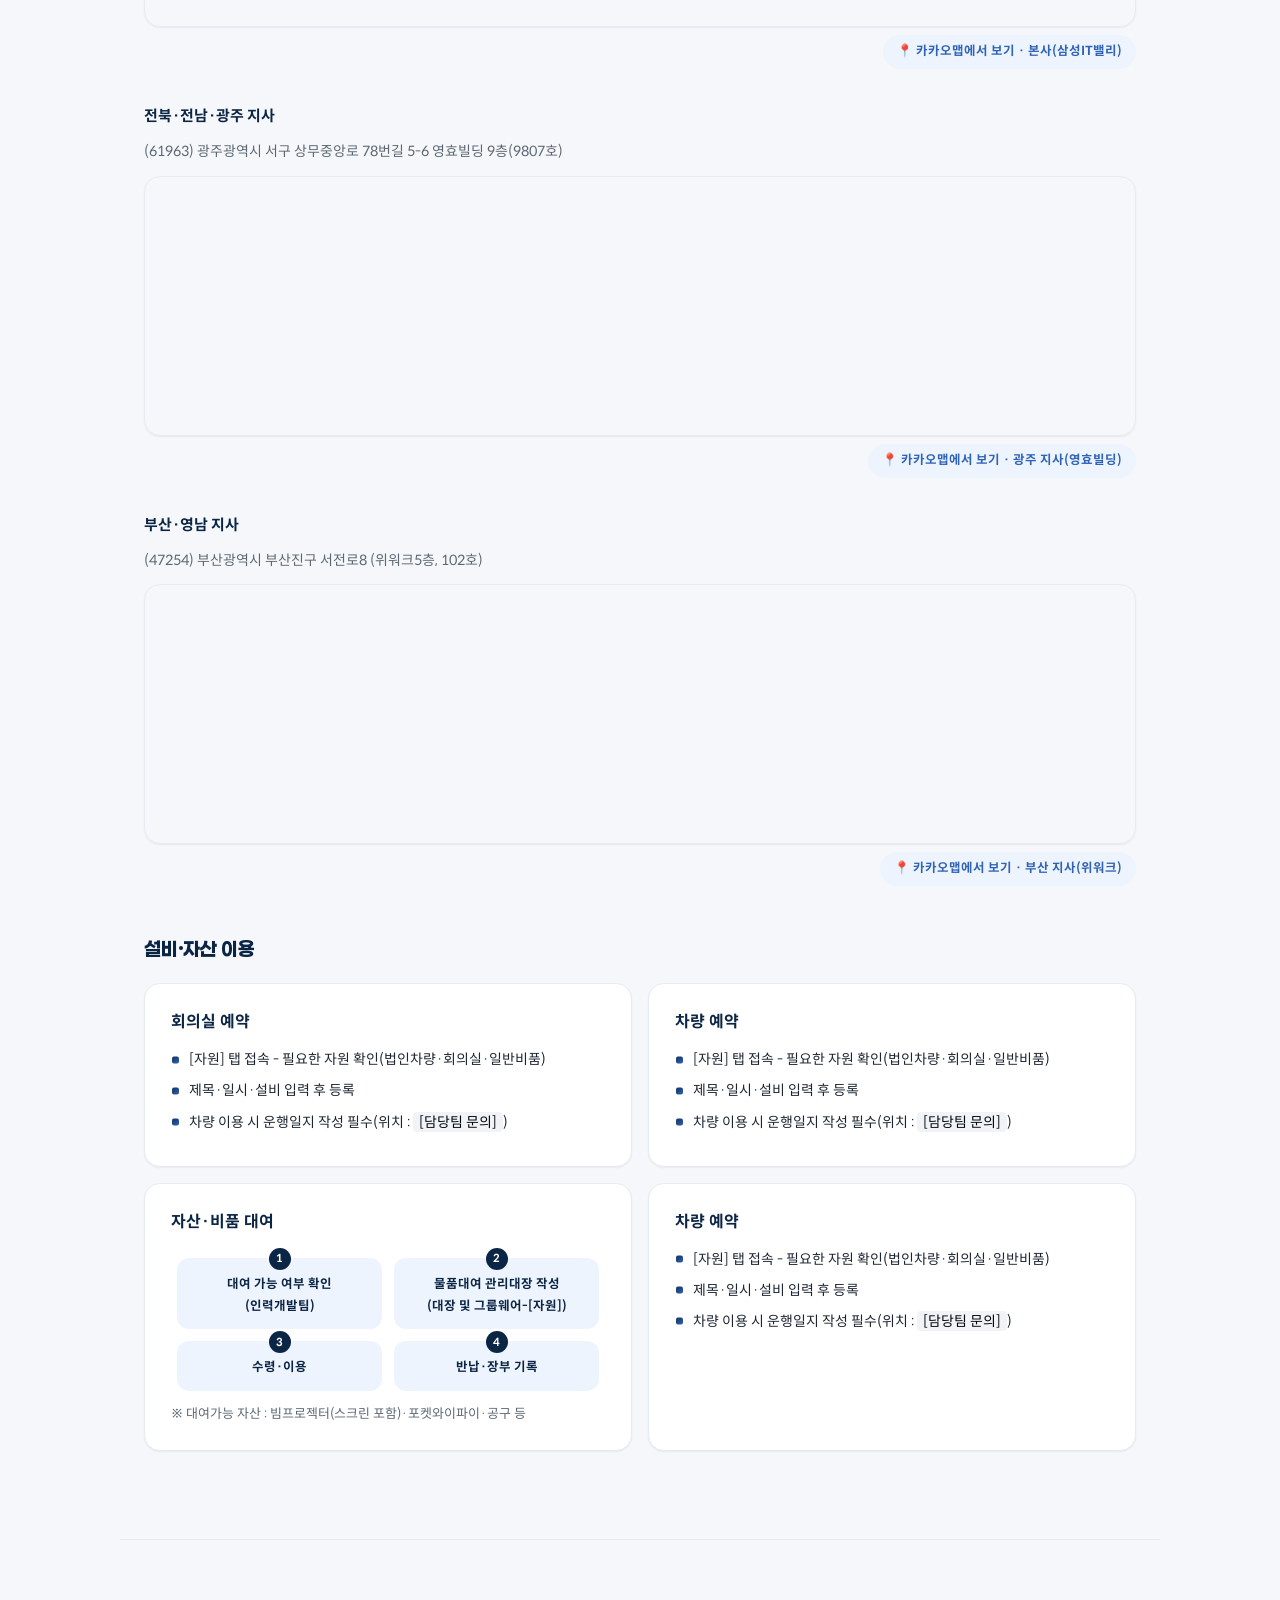
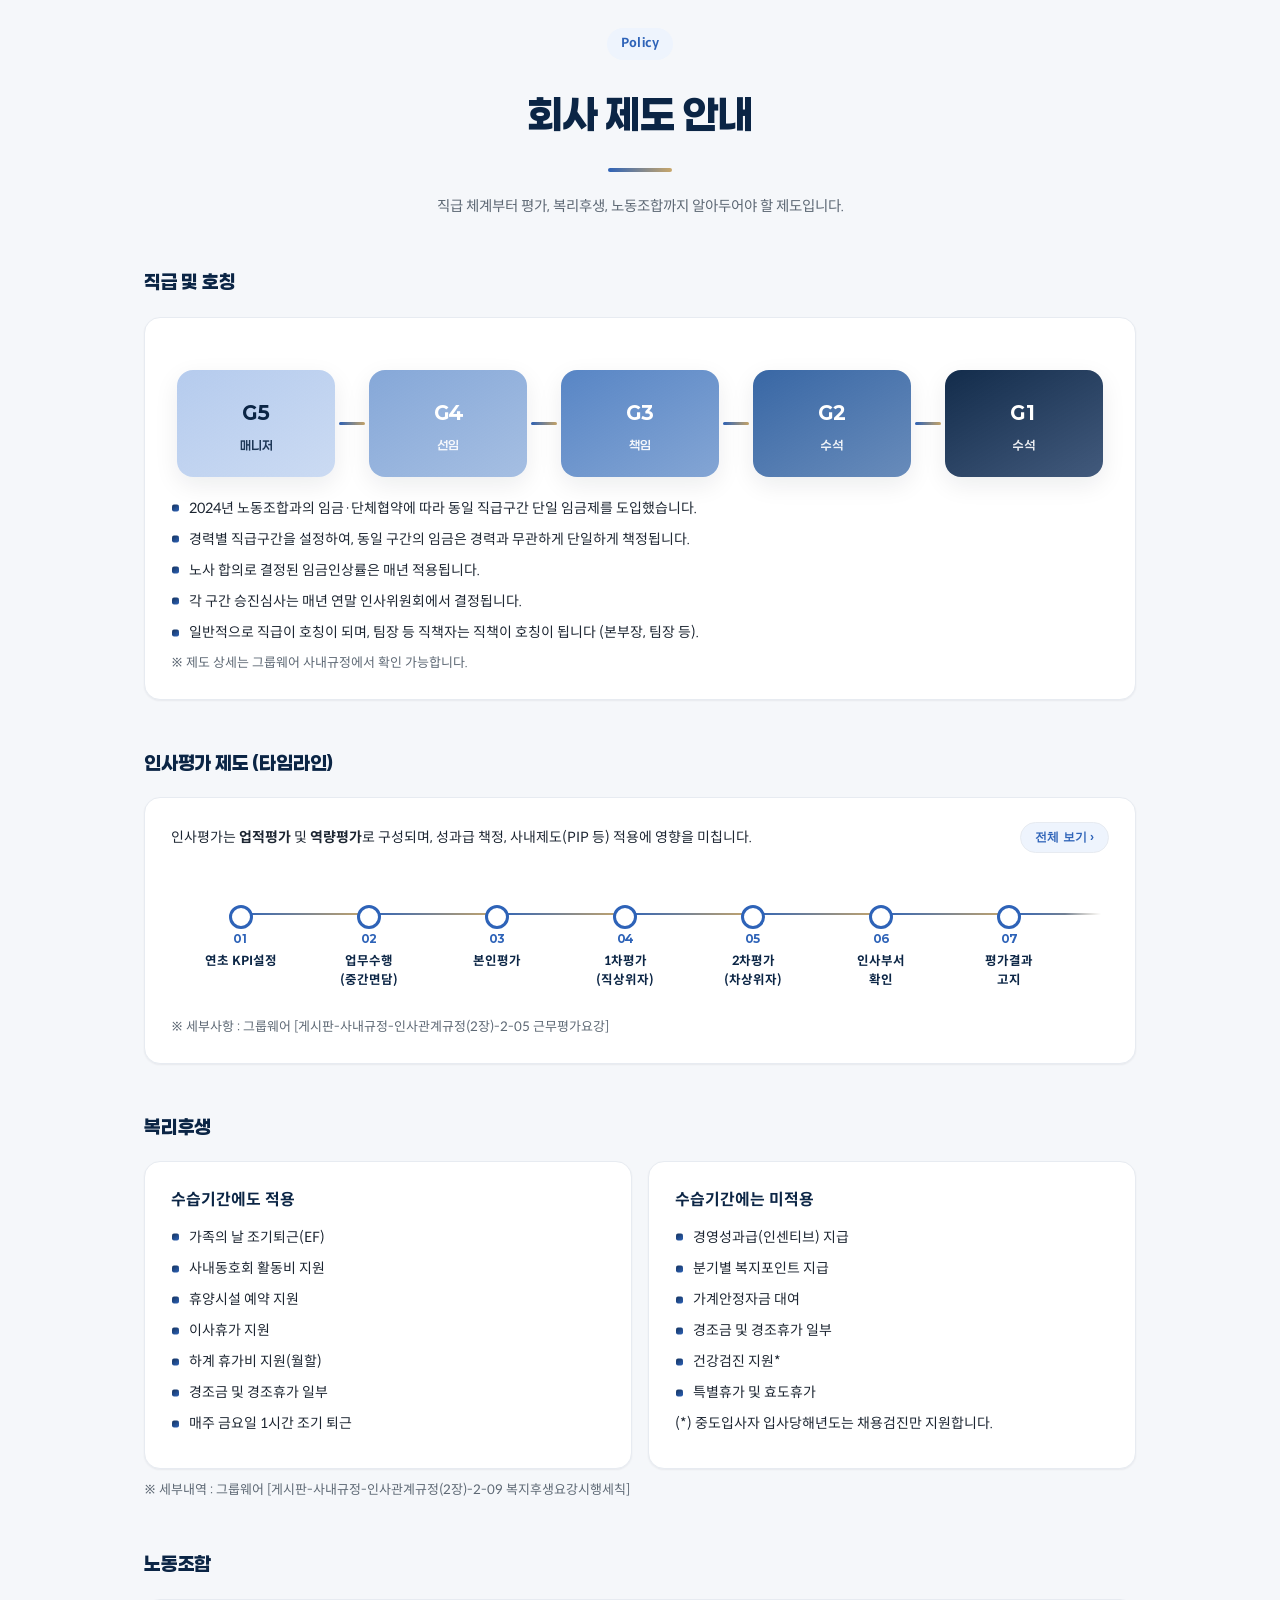
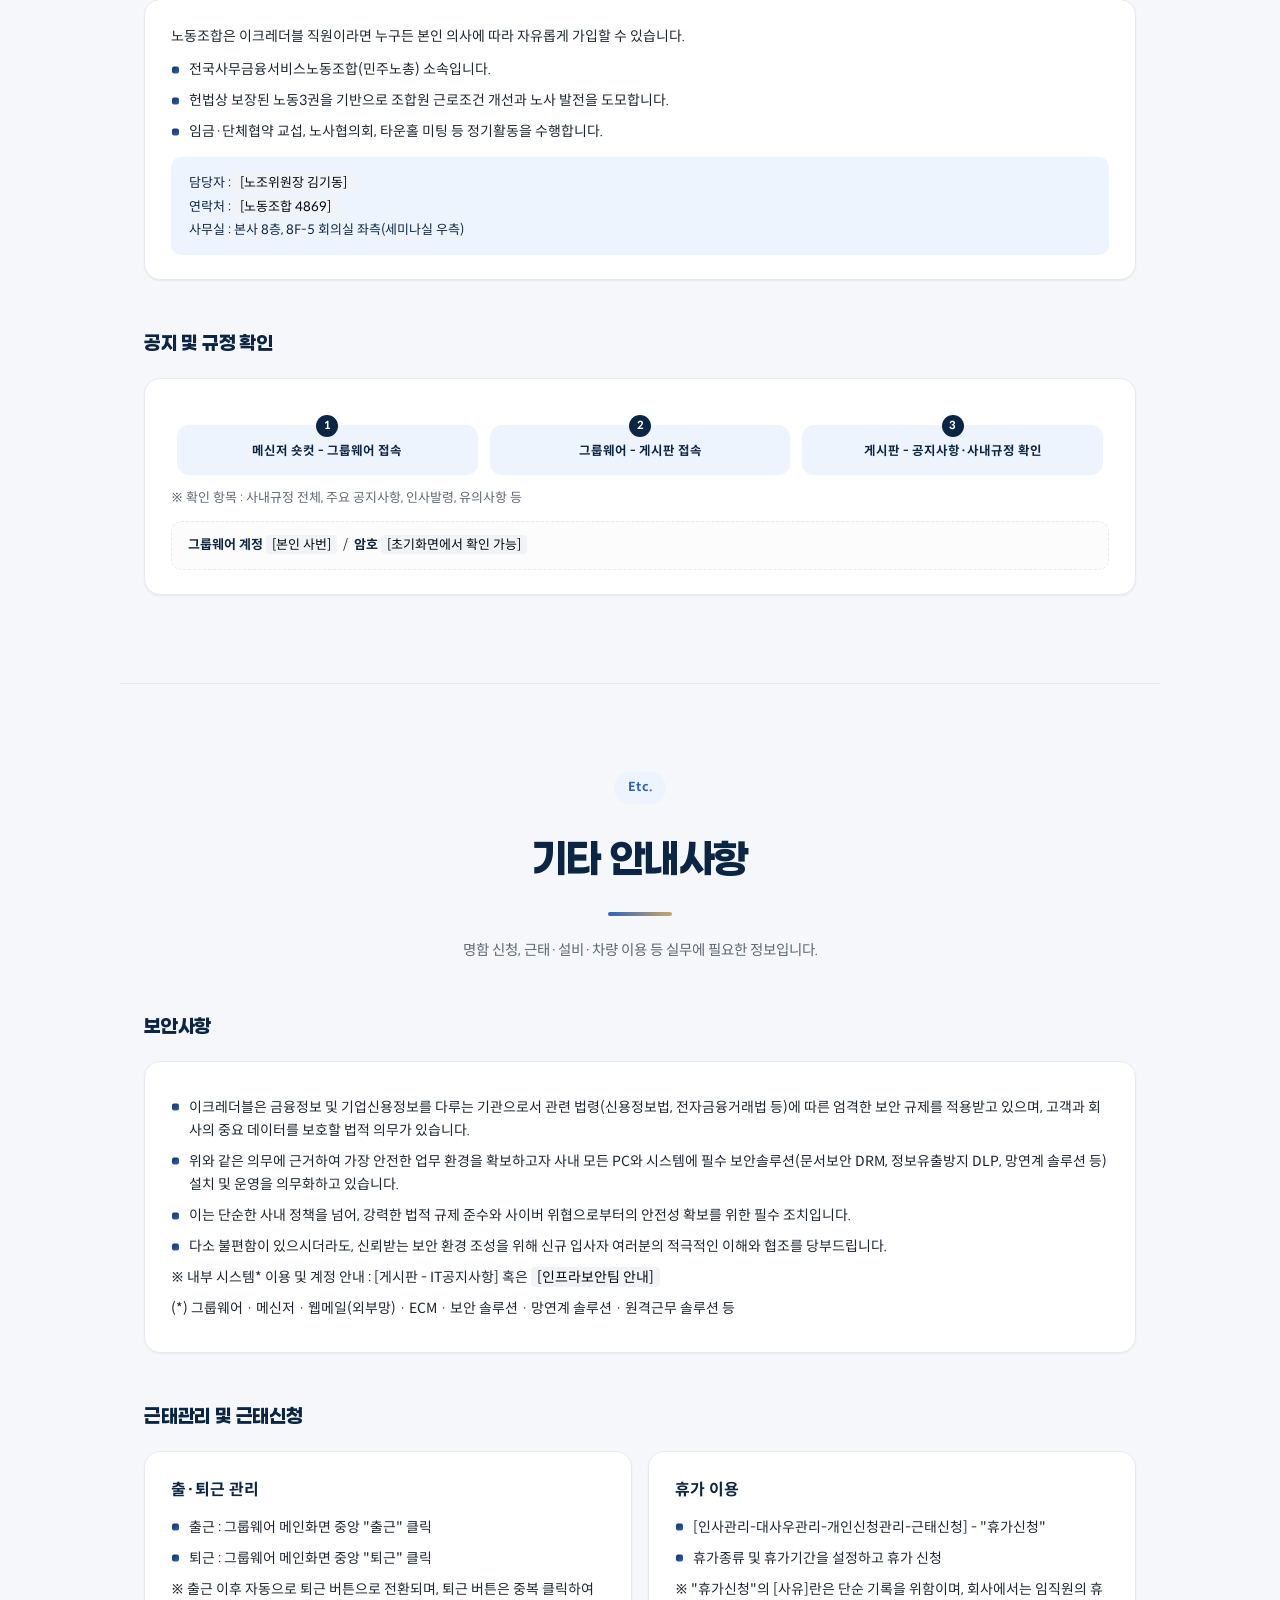
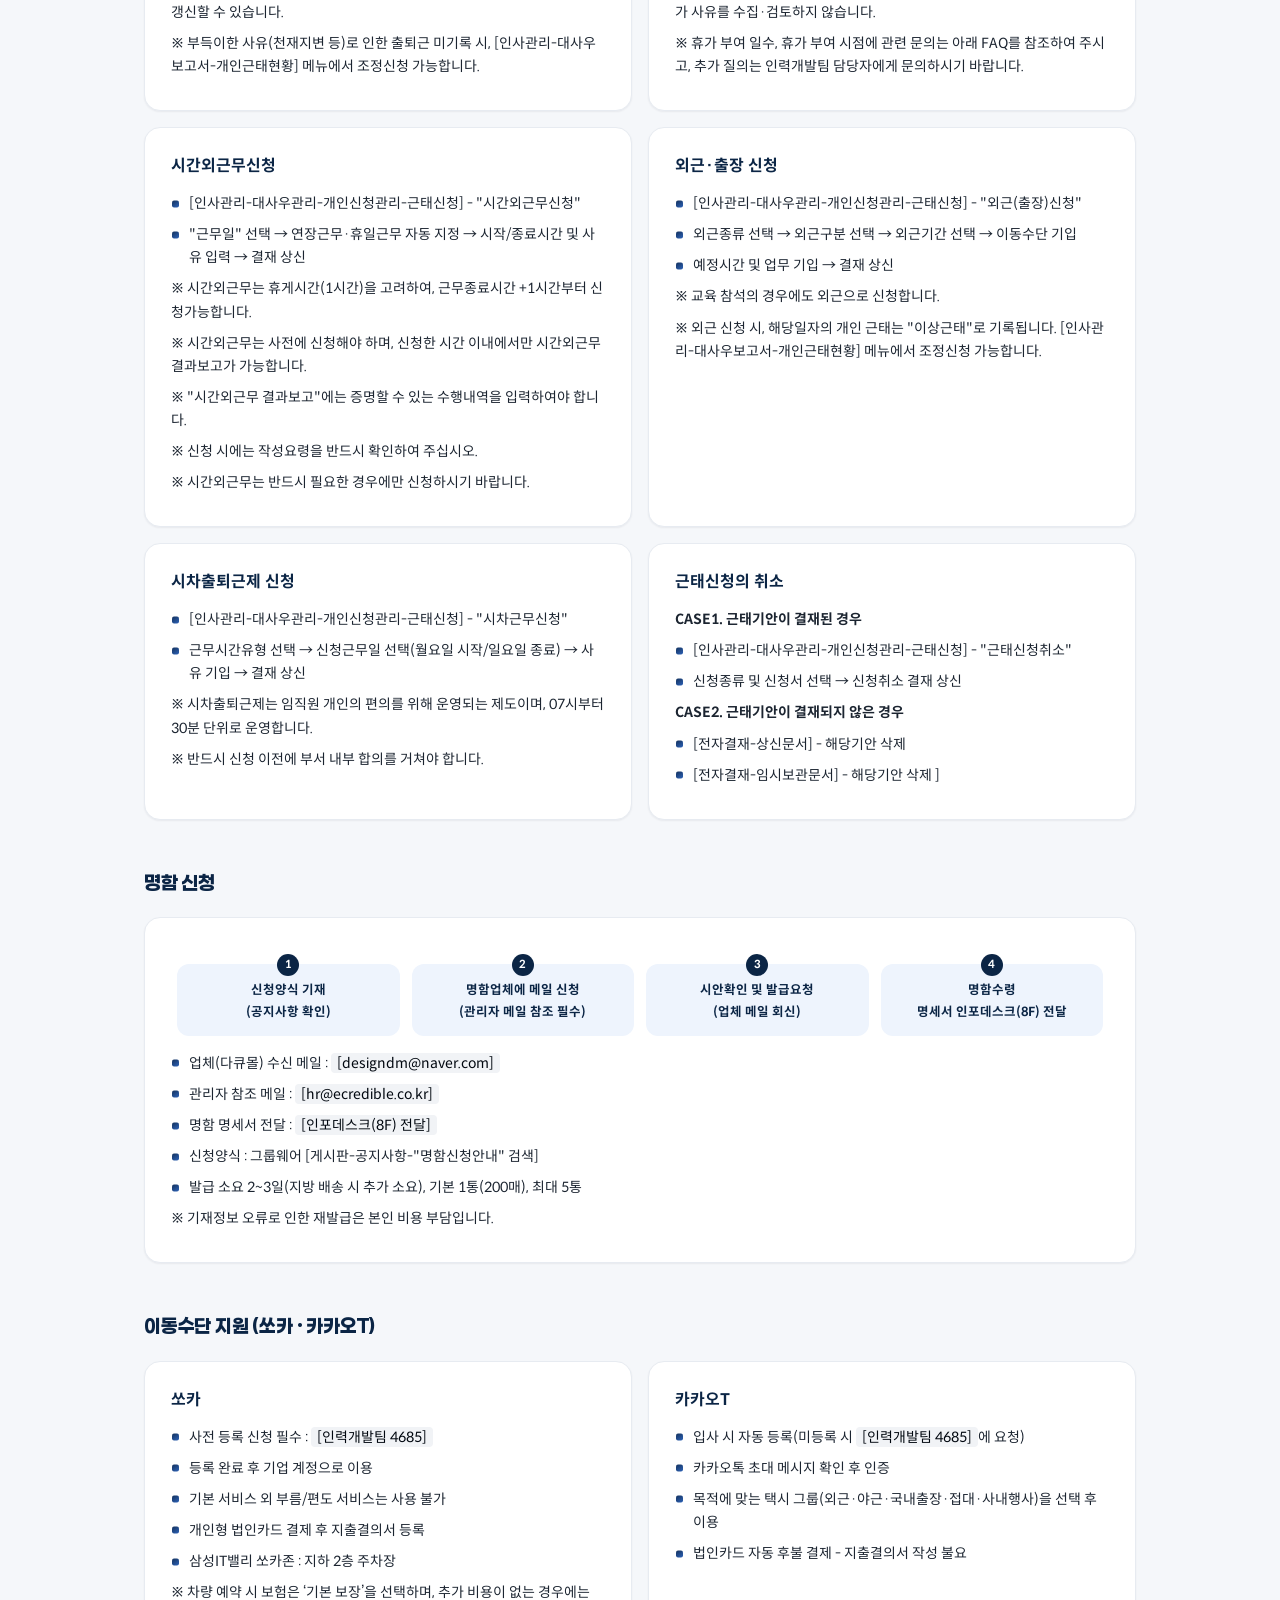
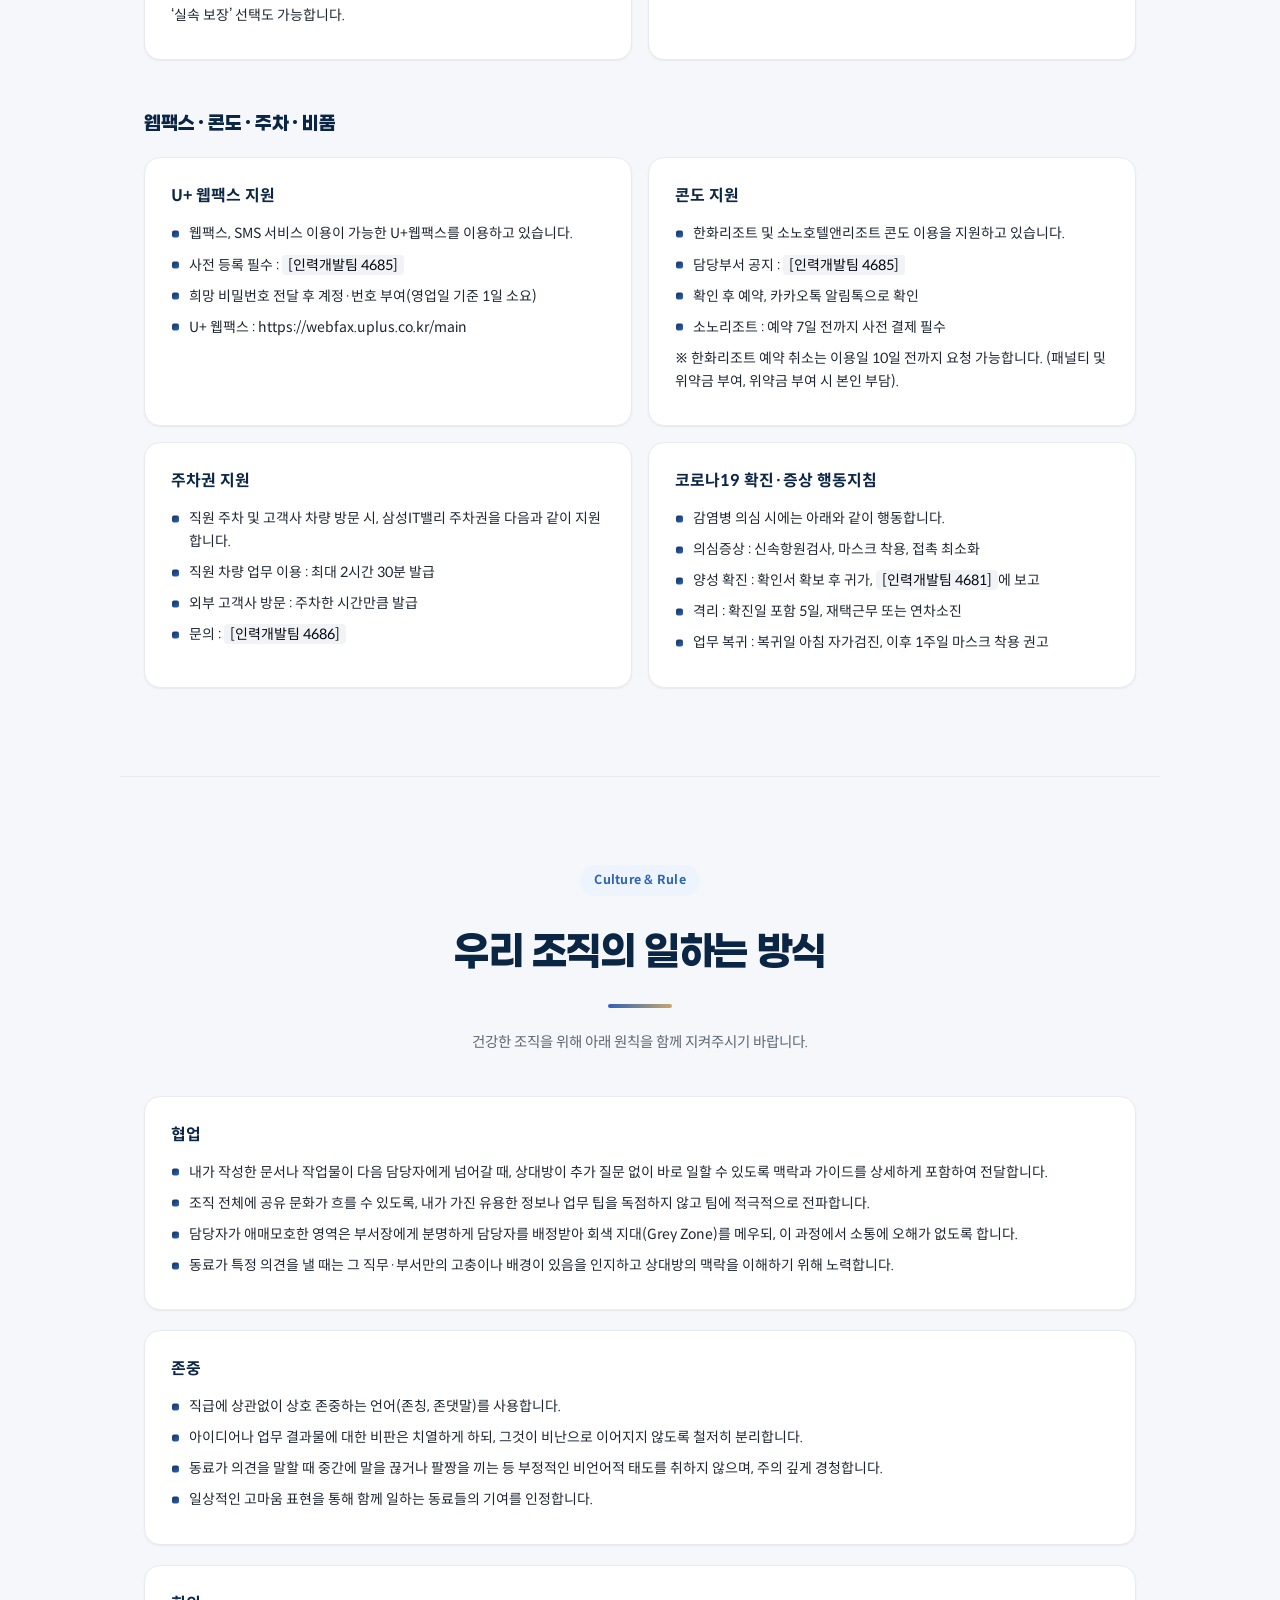
==== commit 4954727c: "Revise business card application details and add process Updated the description for the section on " ====
--- a/ecredible-onboarding-repo (7)/index.html
+++ b/ecredible-onboarding-repo (7)/index.html
@@ -479,10 +479,88 @@
     <span class="section-label">Etc.</span>
     <h2 class="section-title">기타 안내사항</h2>
     <div class="title-rule"></div>
-    <p class="section-desc">명함 신청, ECM 활용, 근태·설비·차량 이용 등 실무에 필요한 정보입니다.</p>
+    <p class="section-desc">명함 신청, 근태·설비·차량 이용 등 실무에 필요한 정보입니다.</p>
   </div>
 
   <h3 class="sub-title">보안사항</h3>
+  <div class="card">
+    <ul style="margin-top:10px;">
+      <li>이크레더블은 금융정보 및 기업신용정보를 다루는 기관으로서 관련 법령(신용정보법, 전자금융거래법 등)에 따른 엄격한 보안 규제를 적용받고 있으며, 고객과 회사의 중요 데이터를 보호할 법적 의무가 있습니다.</span></li>
+      <li>위와 같은 의무에 근거하여 가장 안전한 업무 환경을 확보하고자 사내 모든 PC와 시스템에 필수 보안솔루션(문서보안 DRM, 정보유출방지 DLP, 망연계 솔루션 등) 설치 및 운영을 의무화하고 있습니다.</span></li>
+      <li>이는 단순한 사내 정책을 넘어, 강력한 법적 규제 준수와 사이버 위협으로부터의 안전성 확보를 위한 필수 조치입니다.</span></li>
+      <li>다소 불편함이 있으시더라도, 신뢰받는 보안 환경 조성을 위해 신규 입사자 여러분의 적극적인 이해와 협조를 당부드립니다.</li>
+      <li class="no-bullet">※ 내부 시스템* 이용 및 계정 안내 : [게시판 - IT공지사항] 혹은 <span class="placeholder">[인프라보안팀 안내]</span></li>
+      <li class="no-bullet">(*) 그룹웨어 · 메신저 · 웹메일(외부망) · ECM · 보안 솔루션 · 망연계 솔루션 · 원격근무 솔루션 등</li>
+    </ul>
+  </div>
+
+  <h3 class="sub-title">근태관리 및 근태신청</h3>
+  <div class="grid2">
+    <div class="card">
+      <h4>출·퇴근 관리</h4>
+      <ul>
+        <li>출근 : 그룹웨어 메인화면 중앙 "출근" 클릭</li>
+        <li>퇴근 : 그룹웨어 메인화면 중앙 "퇴근" 클릭</li>
+        <li class="no-bullet">※ 출근 이후 자동으로 퇴근 버튼으로 전환되며, 퇴근 버튼은 중복 클릭하여 갱신할 수 있습니다.</li>
+        <li class="no-bullet">※ 부득이한 사유(천재지변 등)로 인한 출퇴근 미기록 시, [인사관리-대사우보고서-개인근태현황] 메뉴에서 조정신청 가능합니다.</li>
+      </ul>
+    </div>
+    <div class="card">
+      <h4>휴가 이용</h4>
+      <ul>
+        <li>[인사관리-대사우관리-개인신청관리-근태신청] - "휴가신청"</li>
+        <li>휴가종류 및 휴가기간을 설정하고 휴가 신청</li>
+        <li class="no-bullet">※ "휴가신청"의 [사유]란은 단순 기록을 위함이며, 회사에서는 임직원의 휴가 사유를 수집·검토하지 않습니다.</li>
+        <li class="no-bullet">※ 휴가 부여 일수, 휴가 부여 시점에 관련 문의는 아래 FAQ를 참조하여 주시고, 추가 질의는 인력개발팀 담당자에게 문의하시기 바랍니다.</li>
+      </ul>
+    </div>
+    <div class="card">
+      <h4>시간외근무신청</h4>
+      <ul>
+        <li>[인사관리-대사우관리-개인신청관리-근태신청] - "시간외근무신청"</li>
+        <li>"근무일" 선택 → 연장근무·휴일근무 자동 지정 → 시작/종료시간 및 사유 입력 → 결재 상신</li>
+        <li class="no-bullet">※ 시간외근무는 휴게시간(1시간)을 고려하여, 근무종료시간 +1시간부터 신청가능합니다.</li>
+        <li class="no-bullet">※ 시간외근무는 사전에 신청해야 하며, 신청한 시간 이내에서만 시간외근무 결과보고가 가능합니다.</li>
+        <li class="no-bullet">※ "시간외근무 결과보고"에는 증명할 수 있는 수행내역을 입력하여야 합니다.</li>
+        <li class="no-bullet">※ 신청 시에는 작성요령을 반드시 확인하여 주십시오.</li>
+        <li class="no-bullet">※ 시간외근무는 반드시 필요한 경우에만 신청하시기 바랍니다.</li>
+
+      </ul>
+    </div>
+    <div class="card">
+      <h4>외근·출장 신청</h4>
+      <ul>
+        <li>[인사관리-대사우관리-개인신청관리-근태신청] - "외근(출장)신청"</li>
+        <li>외근종류 선택 → 외근구분 선택 → 외근기간 선택 → 이동수단 기입</li>
+        <li>예정시간 및 업무 기입 → 결재 상신</li>
+        <li class="no-bullet">※ 교육 참석의 경우에도 외근으로 신청합니다.</li>
+        <li class="no-bullet">※ 외근 신청 시, 해당일자의 개인 근태는 "이상근태"로 기록됩니다. [인사관리-대사우보고서-개인근태현황] 메뉴에서 조정신청 가능합니다.</li>
+      </ul>
+    </div>
+    <div class="card">
+      <h4>시차출퇴근제 신청</h4>
+      <ul>
+        <li>[인사관리-대사우관리-개인신청관리-근태신청] - "시차근무신청"</li>
+        <li>근무시간유형 선택 → 신청근무일 선택(월요일 시작/일요일 종료) → 사유 기입 → 결재 상신</li>
+        <li class="no-bullet">※ 시차출퇴근제는 임직원 개인의 편의를 위해 운영되는 제도이며, 07시부터 30분 단위로 운영합니다.</li>
+        <li class="no-bullet">※ 반드시 신청 이전에 부서 내부 합의를 거쳐야 합니다.</li>
+      </ul>
+    </div>
+    <div class="card">
+      <h4>근태신청의 취소</h4>
+      <ul>
+        <li class="no-bullet" style="font-weight: bold;">CASE1. 근태기안이 결재된 경우</li>
+        <li>[인사관리-대사우관리-개인신청관리-근태신청] - "근태신청취소"</li>
+        <li>신청종류 및 신청서 선택 → 신청취소 결재 상신</li>
+        <li class="no-bullet" style="font-weight: bold;">CASE2. 근태기안이 결재되지 않은 경우</li>
+        <li>[전자결재-상신문서] - 해당기안 삭제</li>
+        <li>[전자결재-임시보관문서] - 해당기안 삭제 ]</li>
+      </ul>
+    </div>
+  </div>
+
+    
+  <h3 class="sub-title">명함 신청</h3>
   <div class="card">
     <div class="flow">
       <div class="flow-step">신청양식 기재<br>(공지사항 확인)</div>
@@ -499,83 +577,6 @@
       <li class="no-bullet">※ 기재정보 오류로 인한 재발급은 본인 비용 부담입니다.</li>
     </ul>
   </div>
-  
-  <h3 class="sub-title">명함 신청</h3>
-  <div class="card">
-    <ul style="margin-top:10px;">
-      <li>이크레더블은 금융정보 및 기업신용정보를 다루는 기관으로서 관련 법령(신용정보법, 전자금융거래법 등)에 따른 엄격한 보안 규제를 적용받고 있으며, 고객과 회사의 중요 데이터를 보호할 법적 의무가 있습니다.</span></li>
-      <li>위와 같은 의무에 근거하여 가장 안전한 업무 환경을 확보하고자 사내 모든 PC와 시스템에 필수 보안솔루션(문서보안 DRM, 정보유출방지 DLP, 망연계 솔루션 등) 설치 및 운영을 의무화하고 있습니다.</span></li>
-      <li>이는 단순한 사내 정책을 넘어, 강력한 법적 규제 준수와 사이버 위협으로부터의 안전성 확보를 위한 필수 조치입니다.</span></li>
-      <li>다소 불편함이 있으시더라도, 신뢰받는 보안 환경 조성을 위해 신규 입사자 여러분의 적극적인 이해와 협조를 당부드립니다.</li>
-      <li class="no-bullet">※ 내부 시스템 이용 안내 : 게시판 공지사항 혹은 <span class="placeholder">[인프라보안팀]</span> 문의</li>
-    </ul>
-  </div>
-
-
-  <h3 class="sub-title">근태관리 및 근태신청</h3>
-  <div class="grid2">
-    <div class="card">
-      <h4>출·퇴근 관리</h4>
-      <ul>
-        <li>출근 : 그룹웨어 메인화면 중앙 "출근" 클릭</li>
-        <li>퇴근 : 그룹웨어 메인화면 중앙 "퇴근" 클릭</li>
-        <li class="no-bullet">※ 출근 이후 자동으로 퇴근 버튼으로 전환되며, 퇴근 버튼은 중복 클릭하여 갱신할 수 있습니다.</li>
-        <li class="no-bullet">※ 부득이한 사유(천재지변 등)로 인한 출퇴근 미기록 시, [인사관리-대사우보고서-개인근태현황] 메뉴에서 조정신청 가능합니다.</li>
-      </ul>
-    </div>
-    <div class="card">
-      <h4>휴가 이용</h4>
-      <ul>
-        <li>[인사관리-대사우관리-개인신청관리-근태신청] - "휴가신청"</li>
-        <li>휴가종류 및 휴가기간을 설정하고 휴가 신청</li>
-        <li class="no-bullet">※ "휴가신청"의 [사유]란은 단순 기록을 위함이며, 회사에서는 임직원의 휴가 사유를 수집·검토하지 않습니다.</li>
-        <li class="no-bullet">※ 휴가 부여 일수, 휴가 부여 시점에 관련 문의는 아래 FAQ를 참조하여 주시고, 추가 질의는 인력개발팀 담당자에게 문의하시기 바랍니다.</li>
-      </ul>
-    </div>
-    <div class="card">
-      <h4>시간외근무신청</h4>
-      <ul>
-        <li>[인사관리-대사우관리-개인신청관리-근태신청] - "시간외근무신청"</li>
-        <li>"근무일" 선택 → 연장근무·휴일근무 자동 지정 → 시작/종료시간 및 사유 입력 → 결재 상신</li>
-        <li class="no-bullet">※ 시간외근무는 휴게시간(1시간)을 고려하여, 근무종료시간 +1시간부터 신청가능합니다.</li>
-        <li class="no-bullet">※ 시간외근무는 사전에 신청해야 하며, 신청한 시간 이내에서만 시간외근무 결과보고가 가능합니다.</li>
-        <li class="no-bullet">※ "시간외근무 결과보고"에는 증명할 수 있는 수행내역을 입력하여야 합니다.</li>
-        <li class="no-bullet">※ 신청 시에는 작성요령을 반드시 확인하여 주십시오.</li>
-        <li class="no-bullet">※ 시간외근무는 반드시 필요한 경우에만 신청하시기 바랍니다.</li>
-
-      </ul>
-    </div>
-    <div class="card">
-      <h4>외근·출장 신청</h4>
-      <ul>
-        <li>[인사관리-대사우관리-개인신청관리-근태신청] - "외근(출장)신청"</li>
-        <li>외근종류 선택 → 외근구분 선택 → 외근기간 선택 → 이동수단 기입</li>
-        <li>예정시간 및 업무 기입 → 결재 상신</li>
-        <li class="no-bullet">※ 교육 참석의 경우에도 외근으로 신청합니다.</li>
-        <li class="no-bullet">※ 외근 신청 시, 해당일자의 개인 근태는 "이상근태"로 기록됩니다. [인사관리-대사우보고서-개인근태현황] 메뉴에서 조정신청 가능합니다.</li>
-      </ul>
-    </div>
-    <div class="card">
-      <h4>시차출퇴근제 신청</h4>
-      <ul>
-        <li>[인사관리-대사우관리-개인신청관리-근태신청] - "시차근무신청"</li>
-        <li>근무시간유형 선택 → 신청근무일 선택(월요일 시작/일요일 종료) → 사유 기입 → 결재 상신</li>
-        <li class="no-bullet">※ 시차출퇴근제는 임직원 개인의 편의를 위해 운영되는 제도이며, 07시부터 30분 단위로 운영합니다.</li>
-        <li class="no-bullet">※ 반드시 신청 이전에 부서 내부 합의를 거쳐야 합니다.</li>
-      </ul>
-    </div>
-    <div class="card">
-      <h4>근태신청의 취소</h4>
-      <ul>
-        <li class="no-bullet" style="font-weight: bold;">CASE1. 근태기안이 결재된 경우</li>
-        <li>[인사관리-대사우관리-개인신청관리-근태신청] - "근태신청취소"</li>
-        <li>신청종류 및 신청서 선택 → 신청취소 결재 상신</li>
-        <li class="no-bullet" style="font-weight: bold;">CASE2. 근태기안이 결재되지 않은 경우</li>
-        <li>[전자결재-상신문서] - 해당기안 삭제</li>
-        <li>[전자결재-임시보관문서] - 해당기안 삭제 ]</li>
-      </ul>
-    </div>
-  </div>
 
 
   <h3 class="sub-title">이동수단 지원 (쏘카 · 카카오T)</h3>
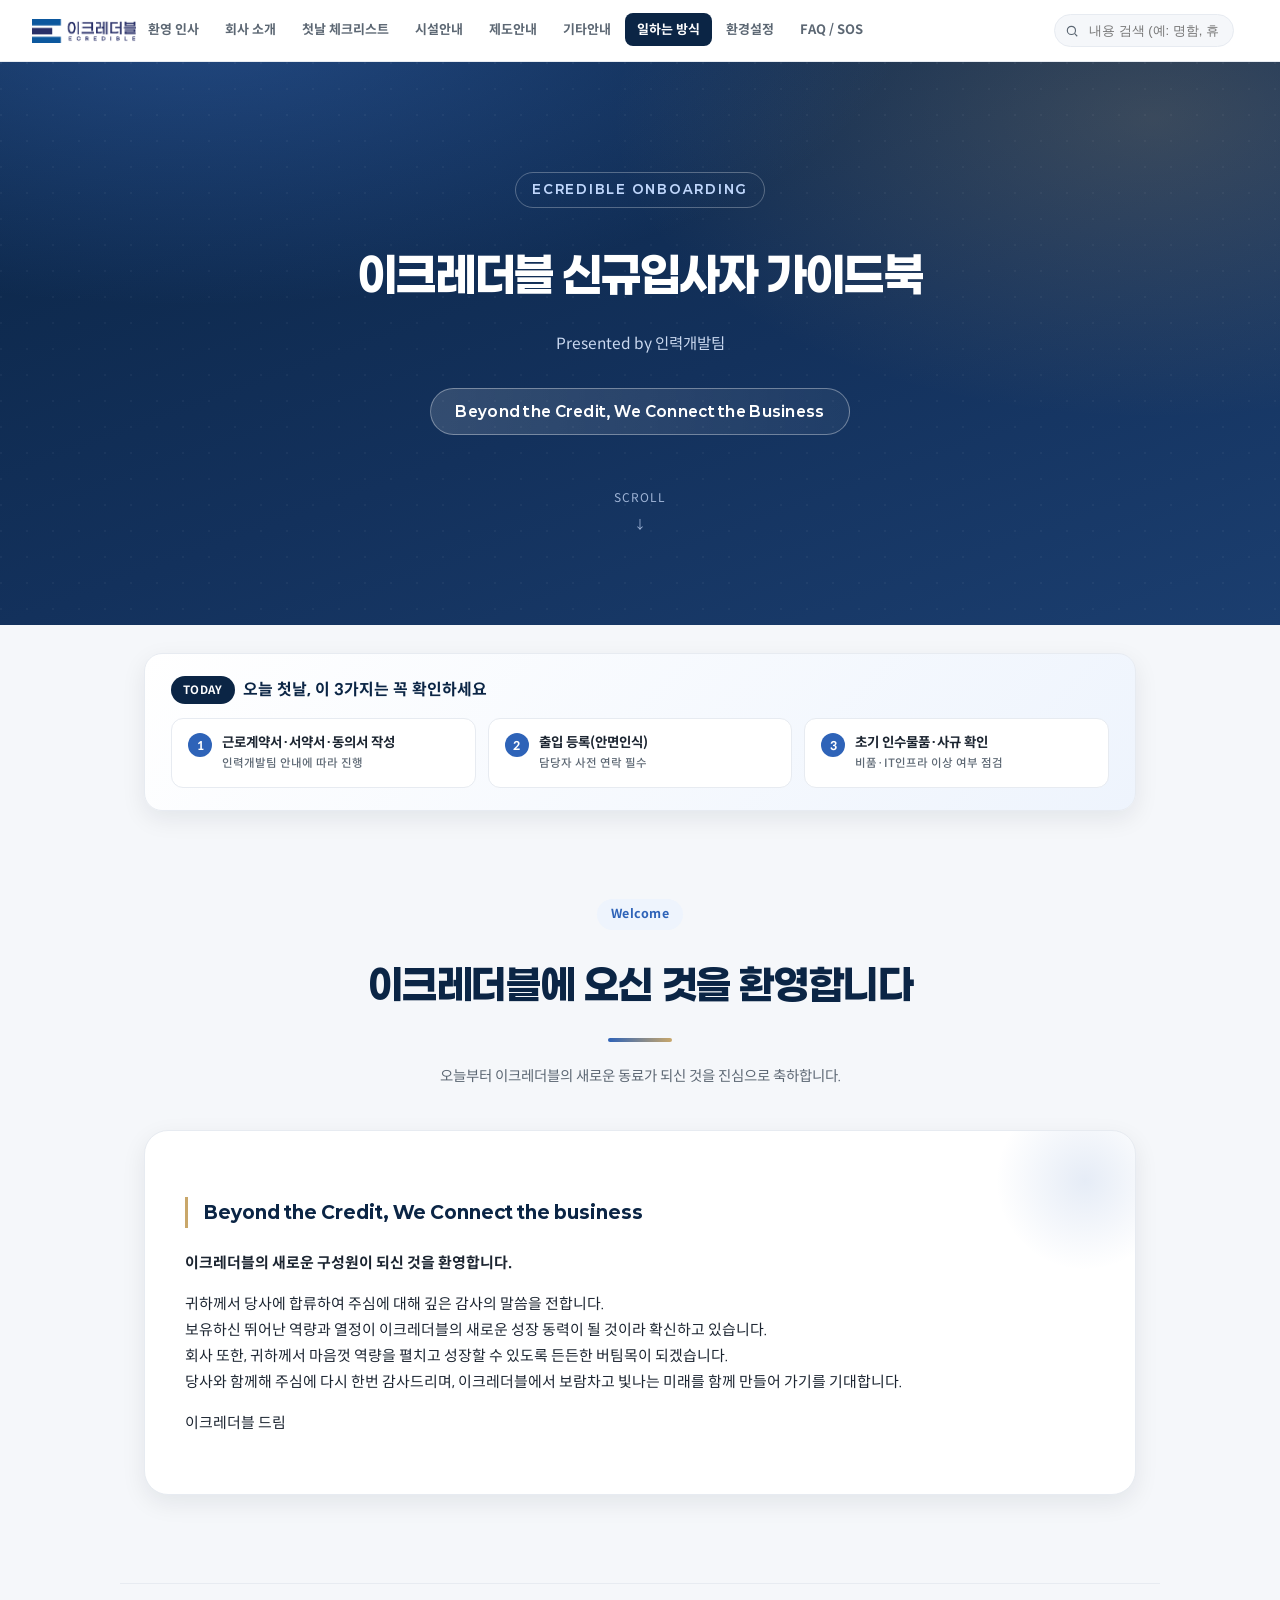
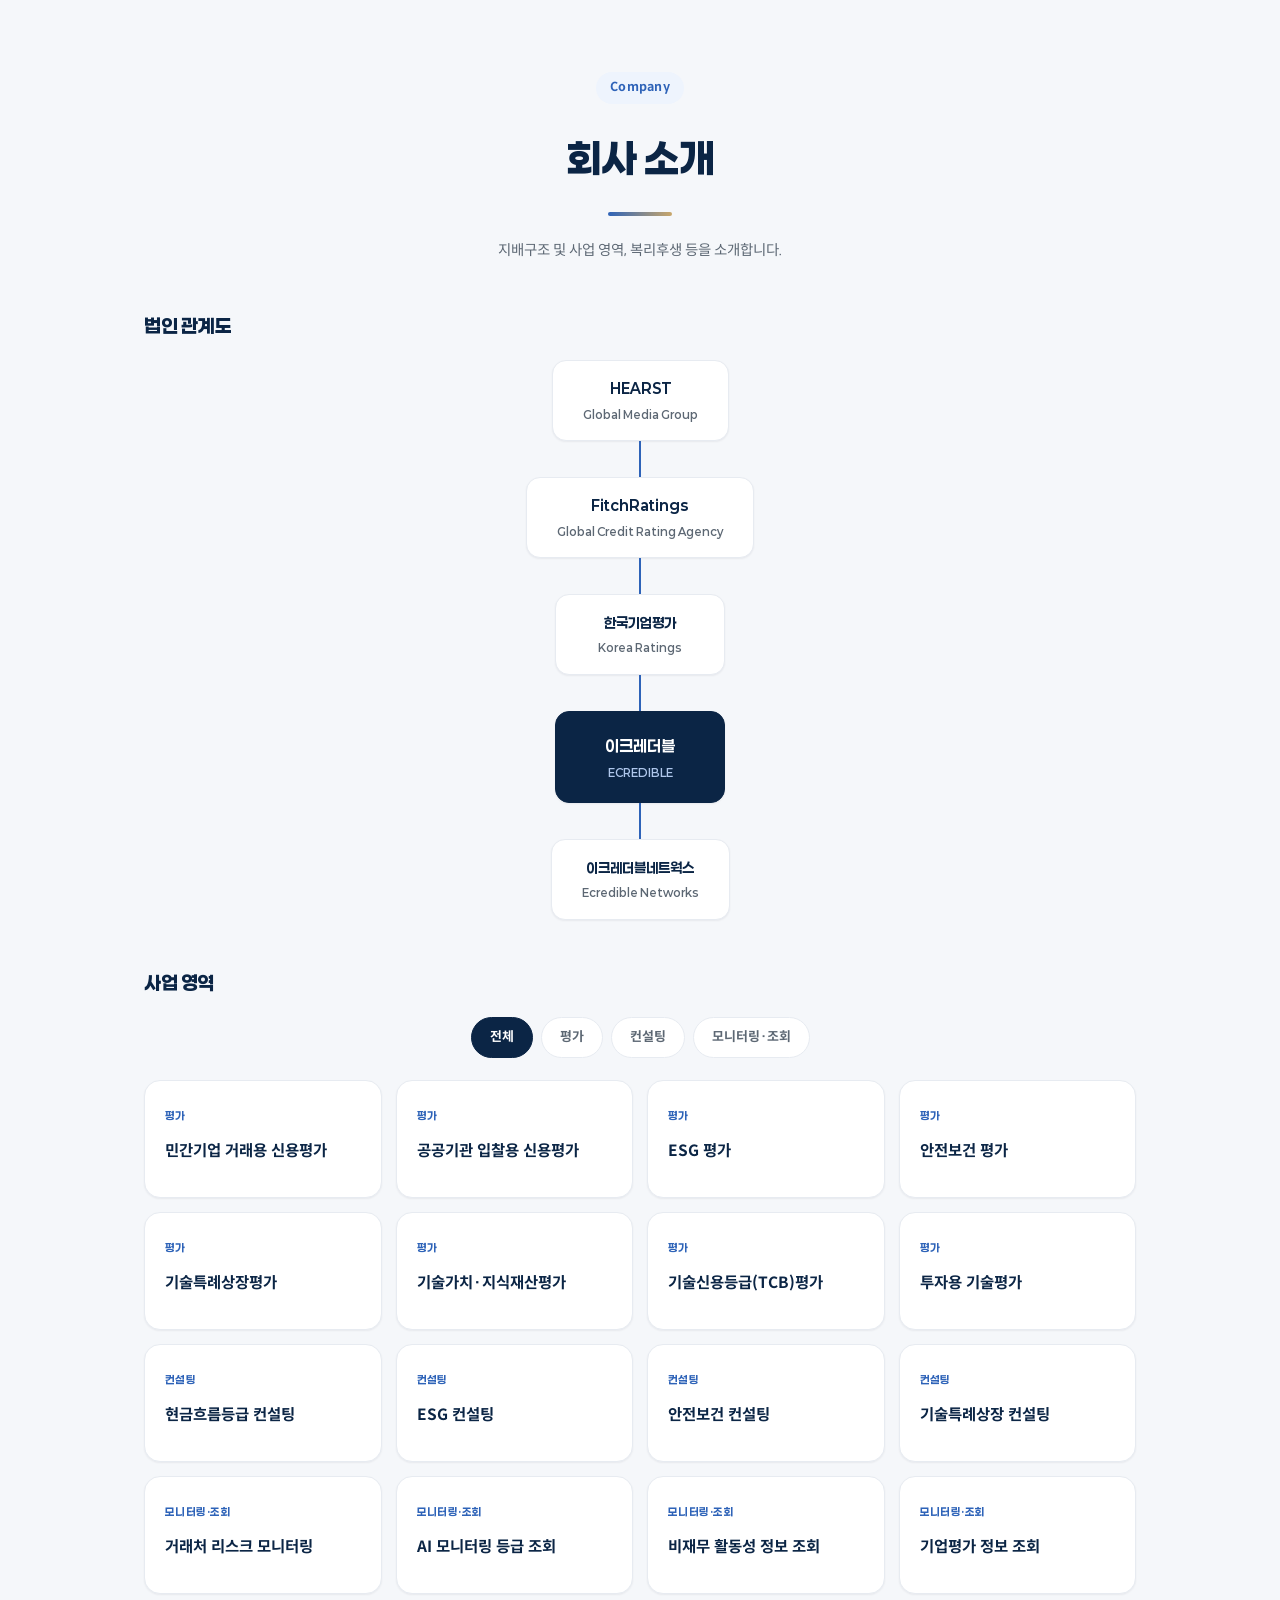
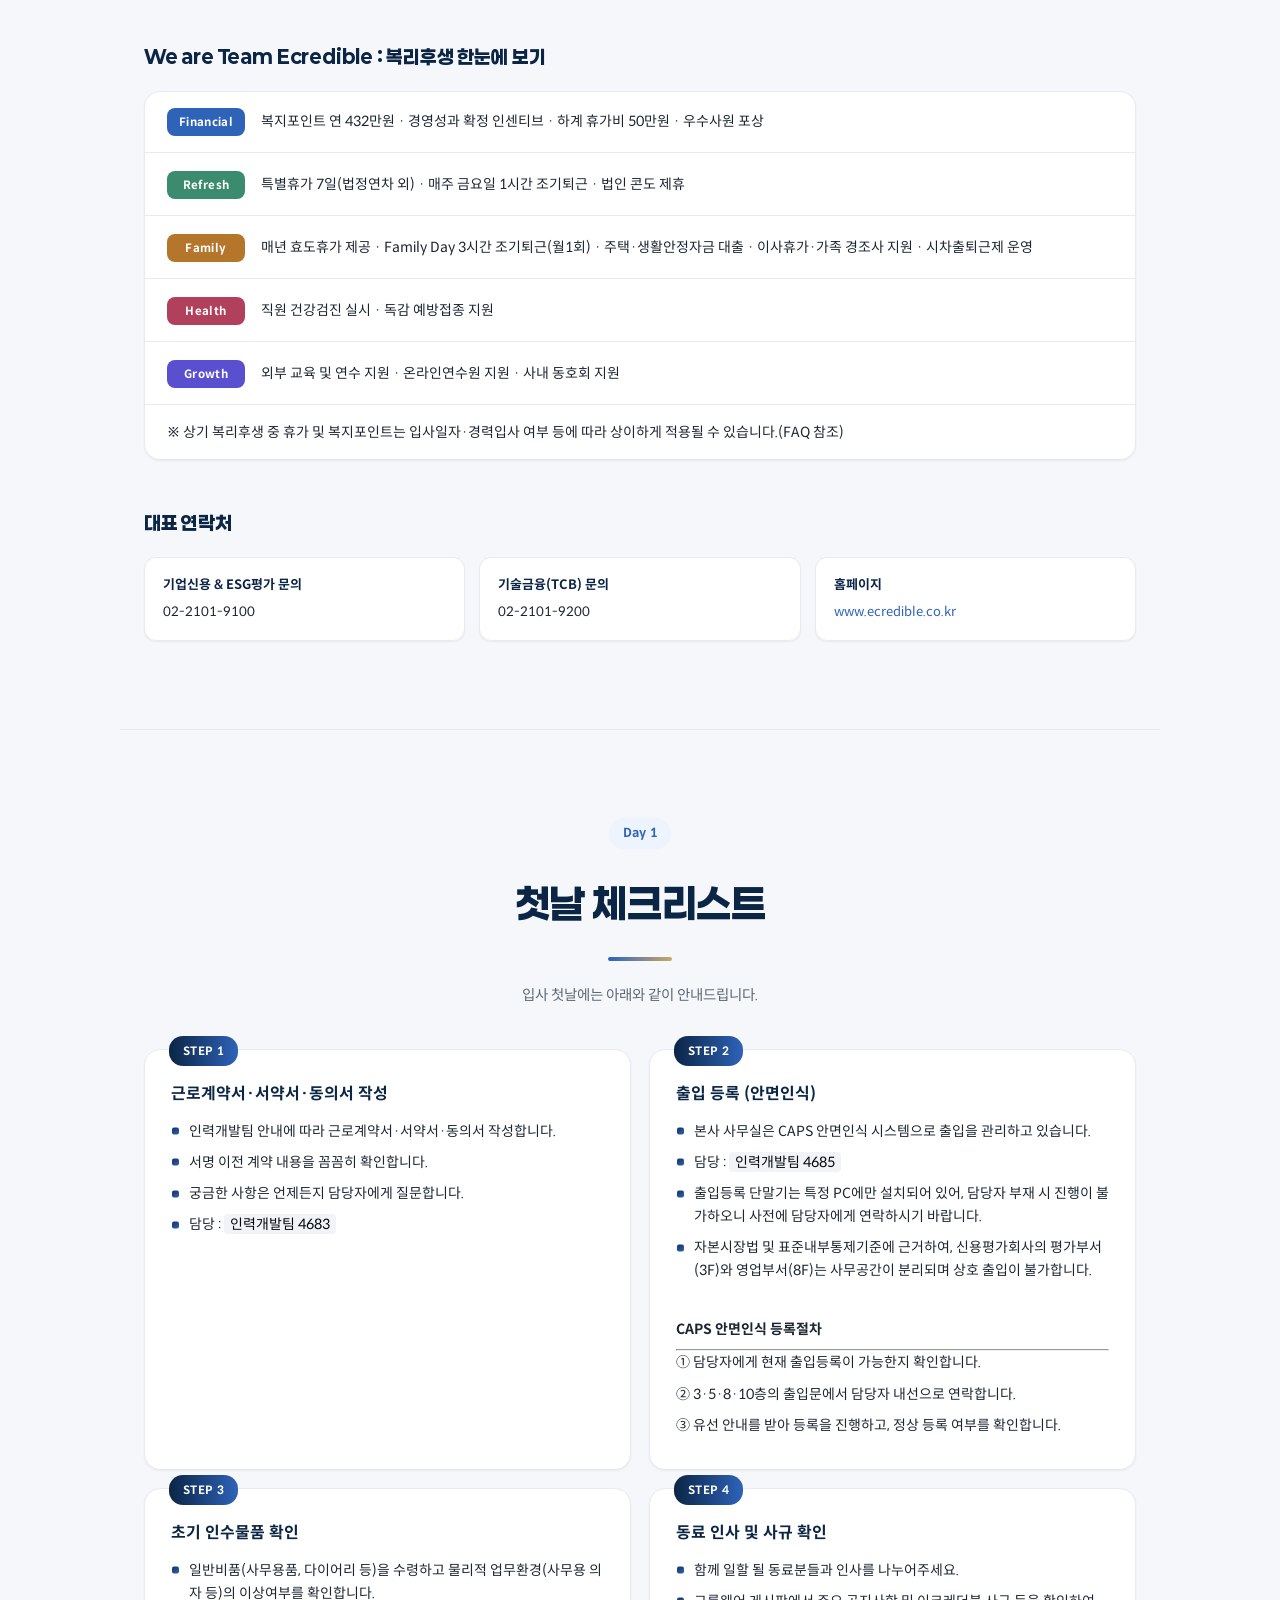
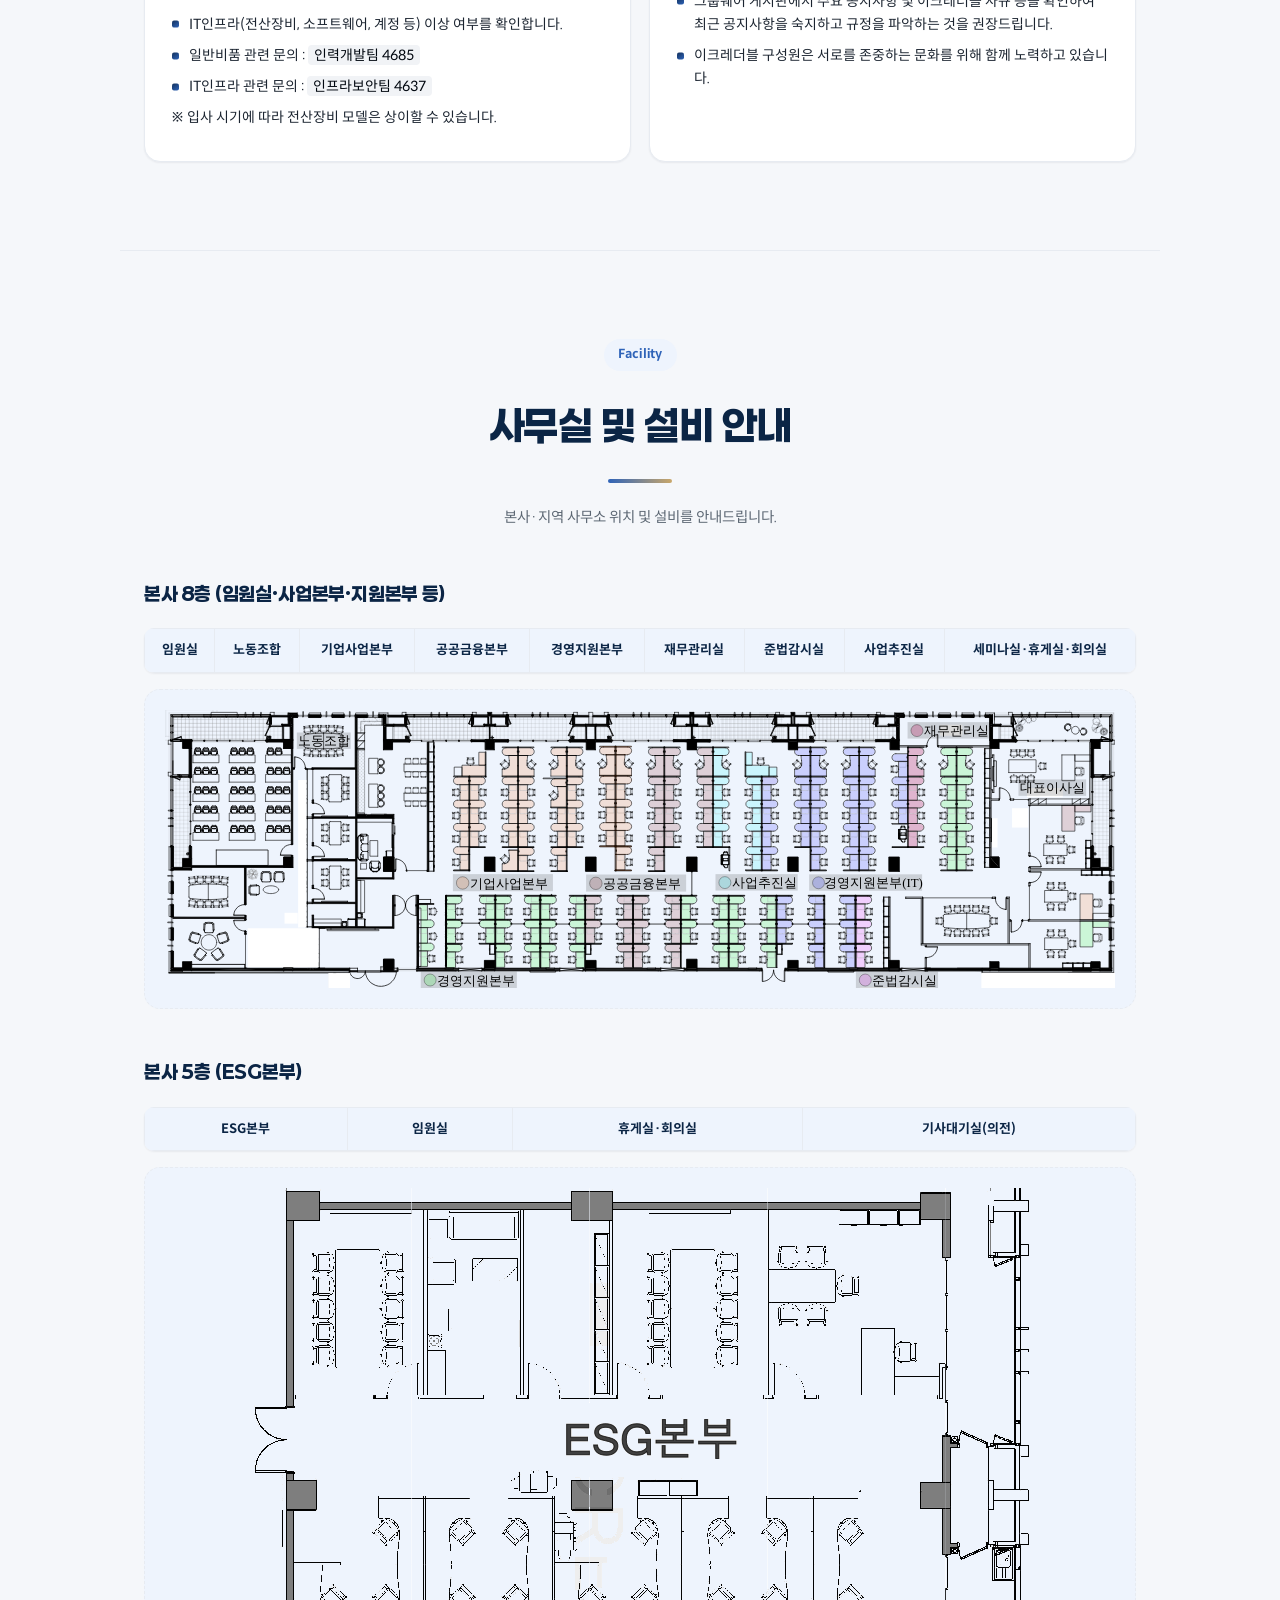
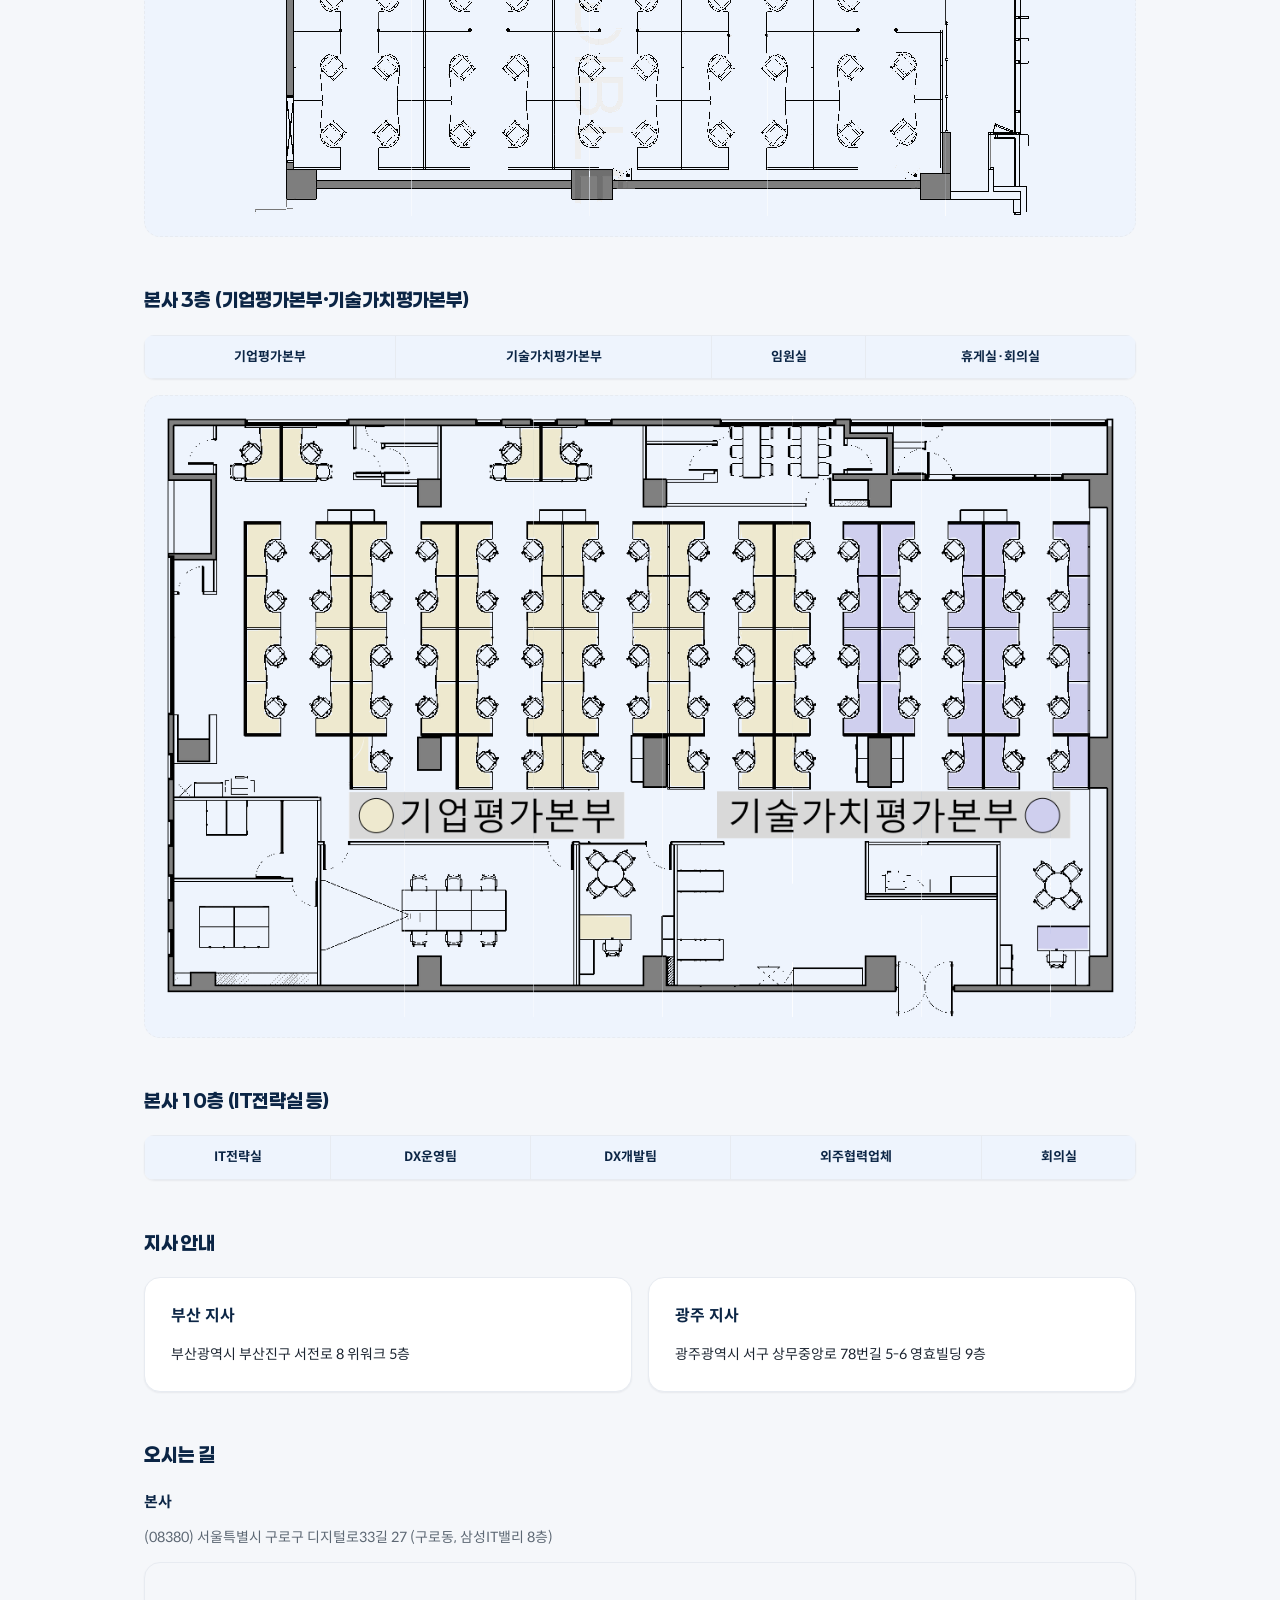
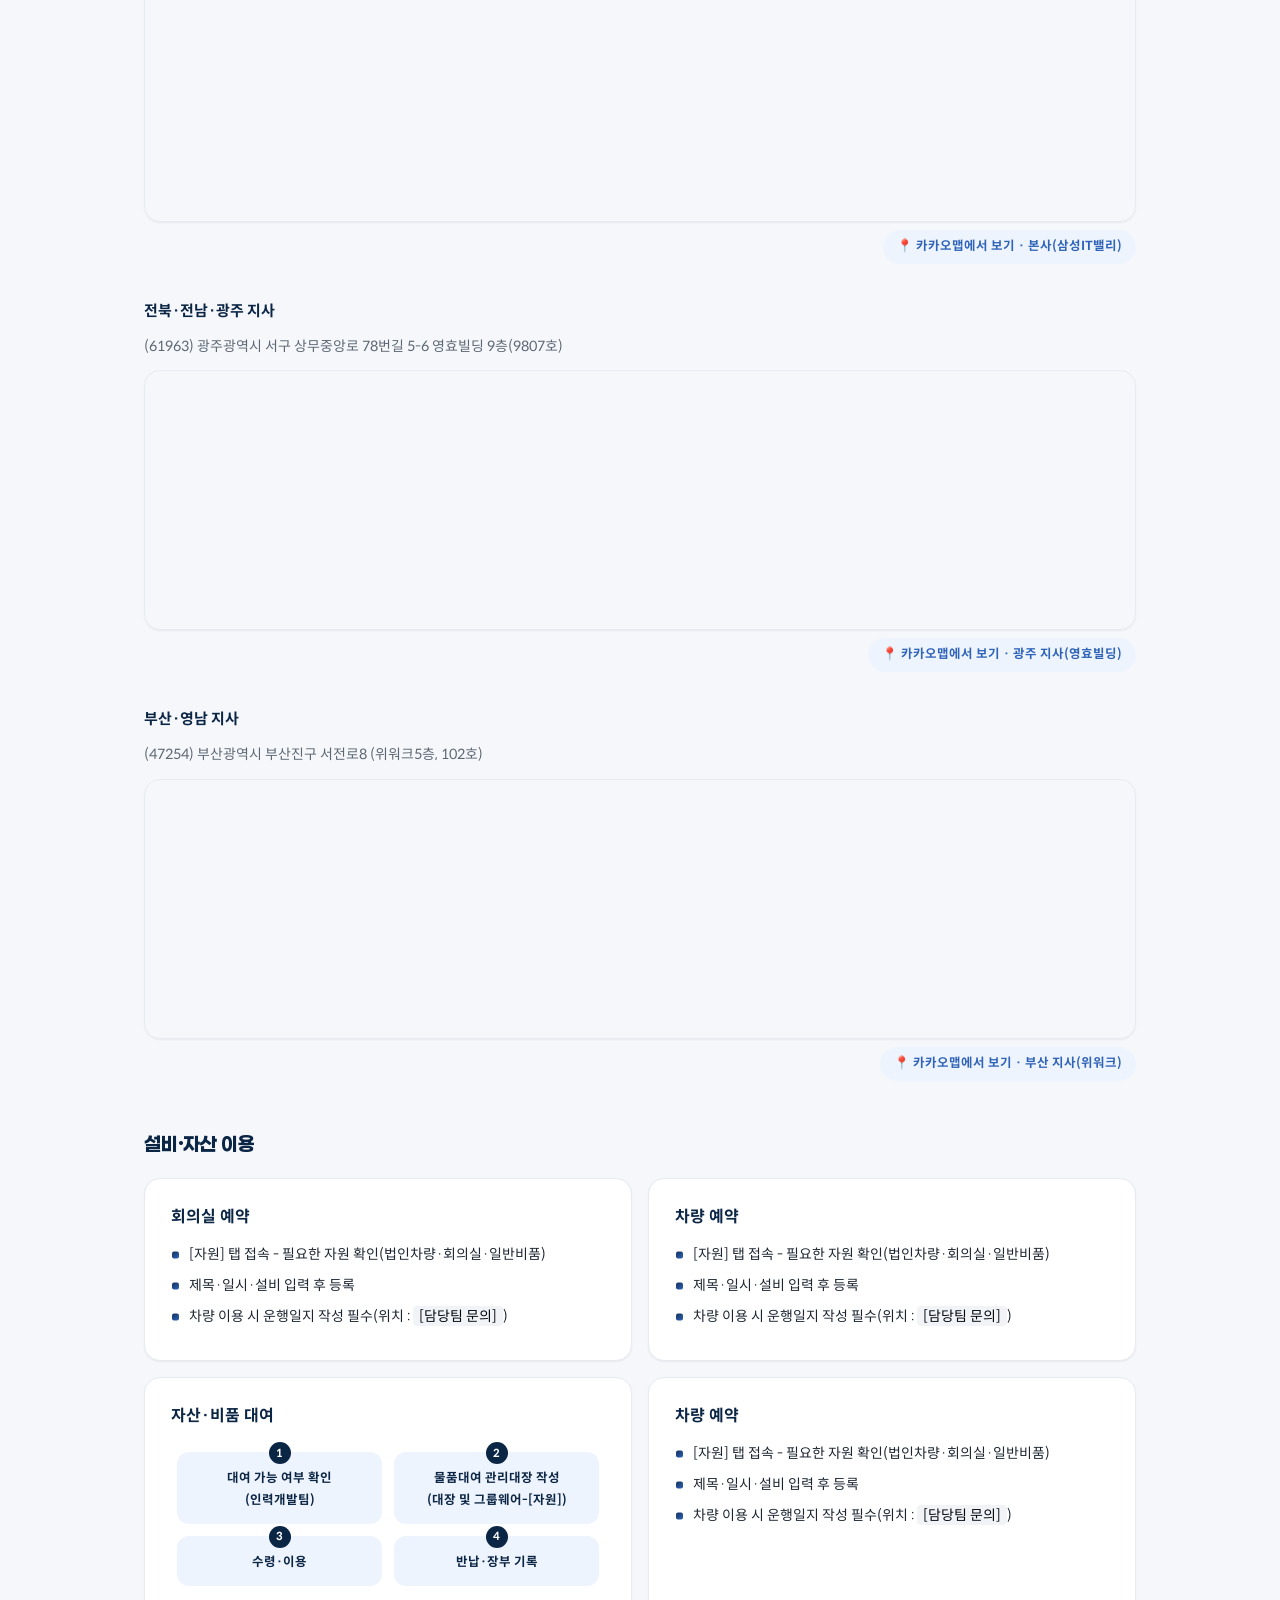
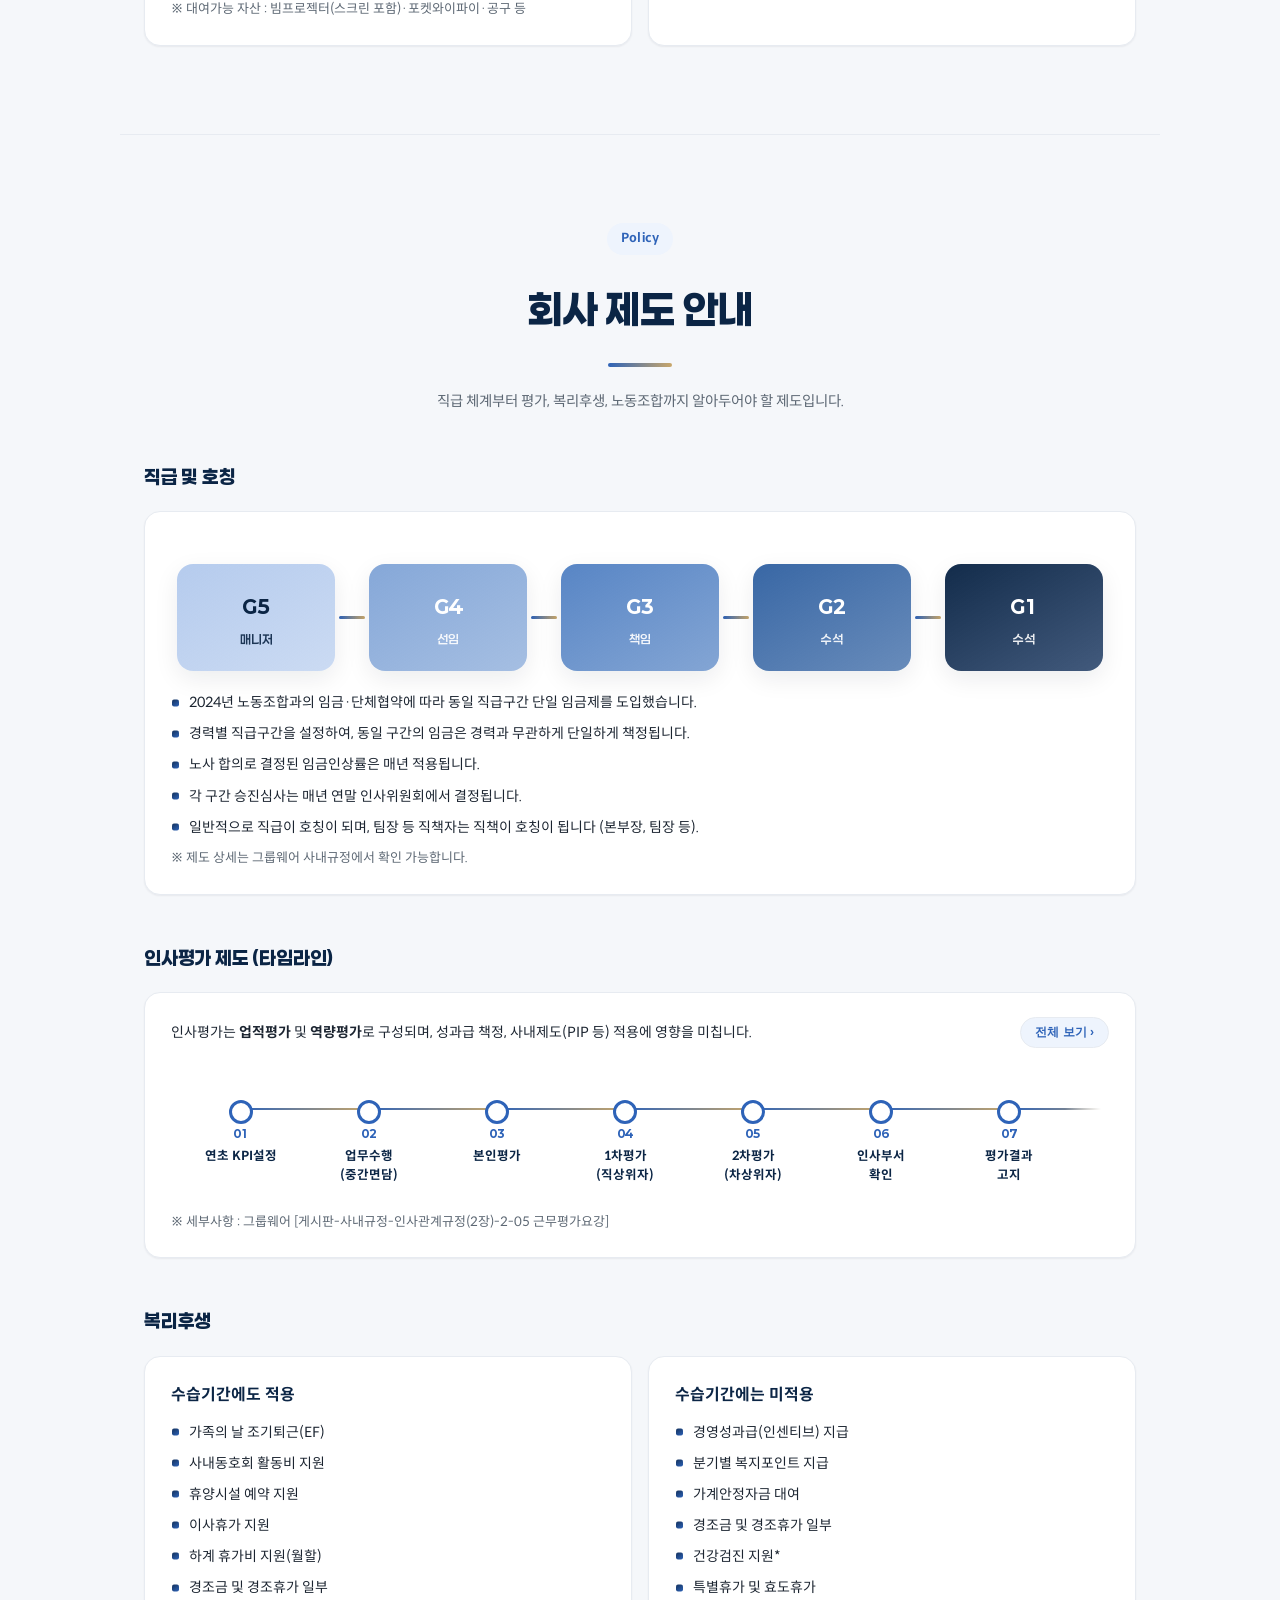
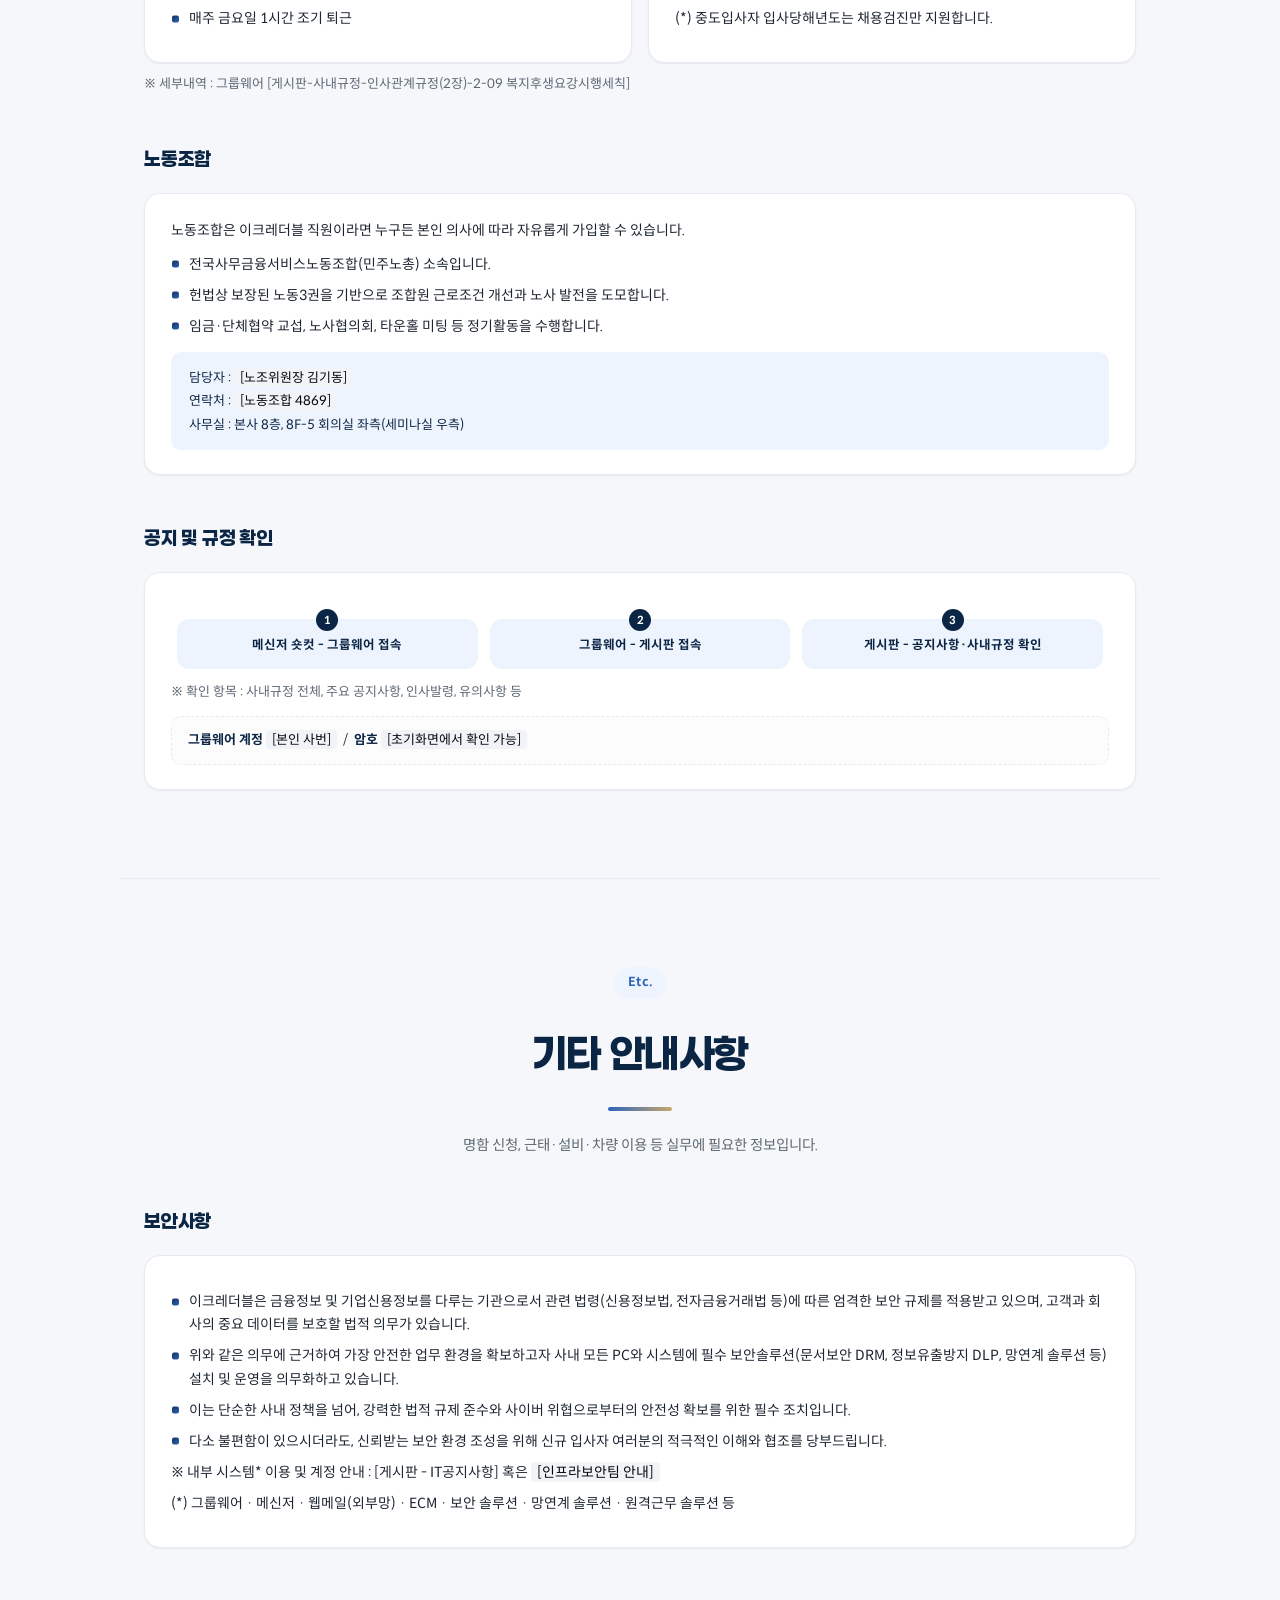
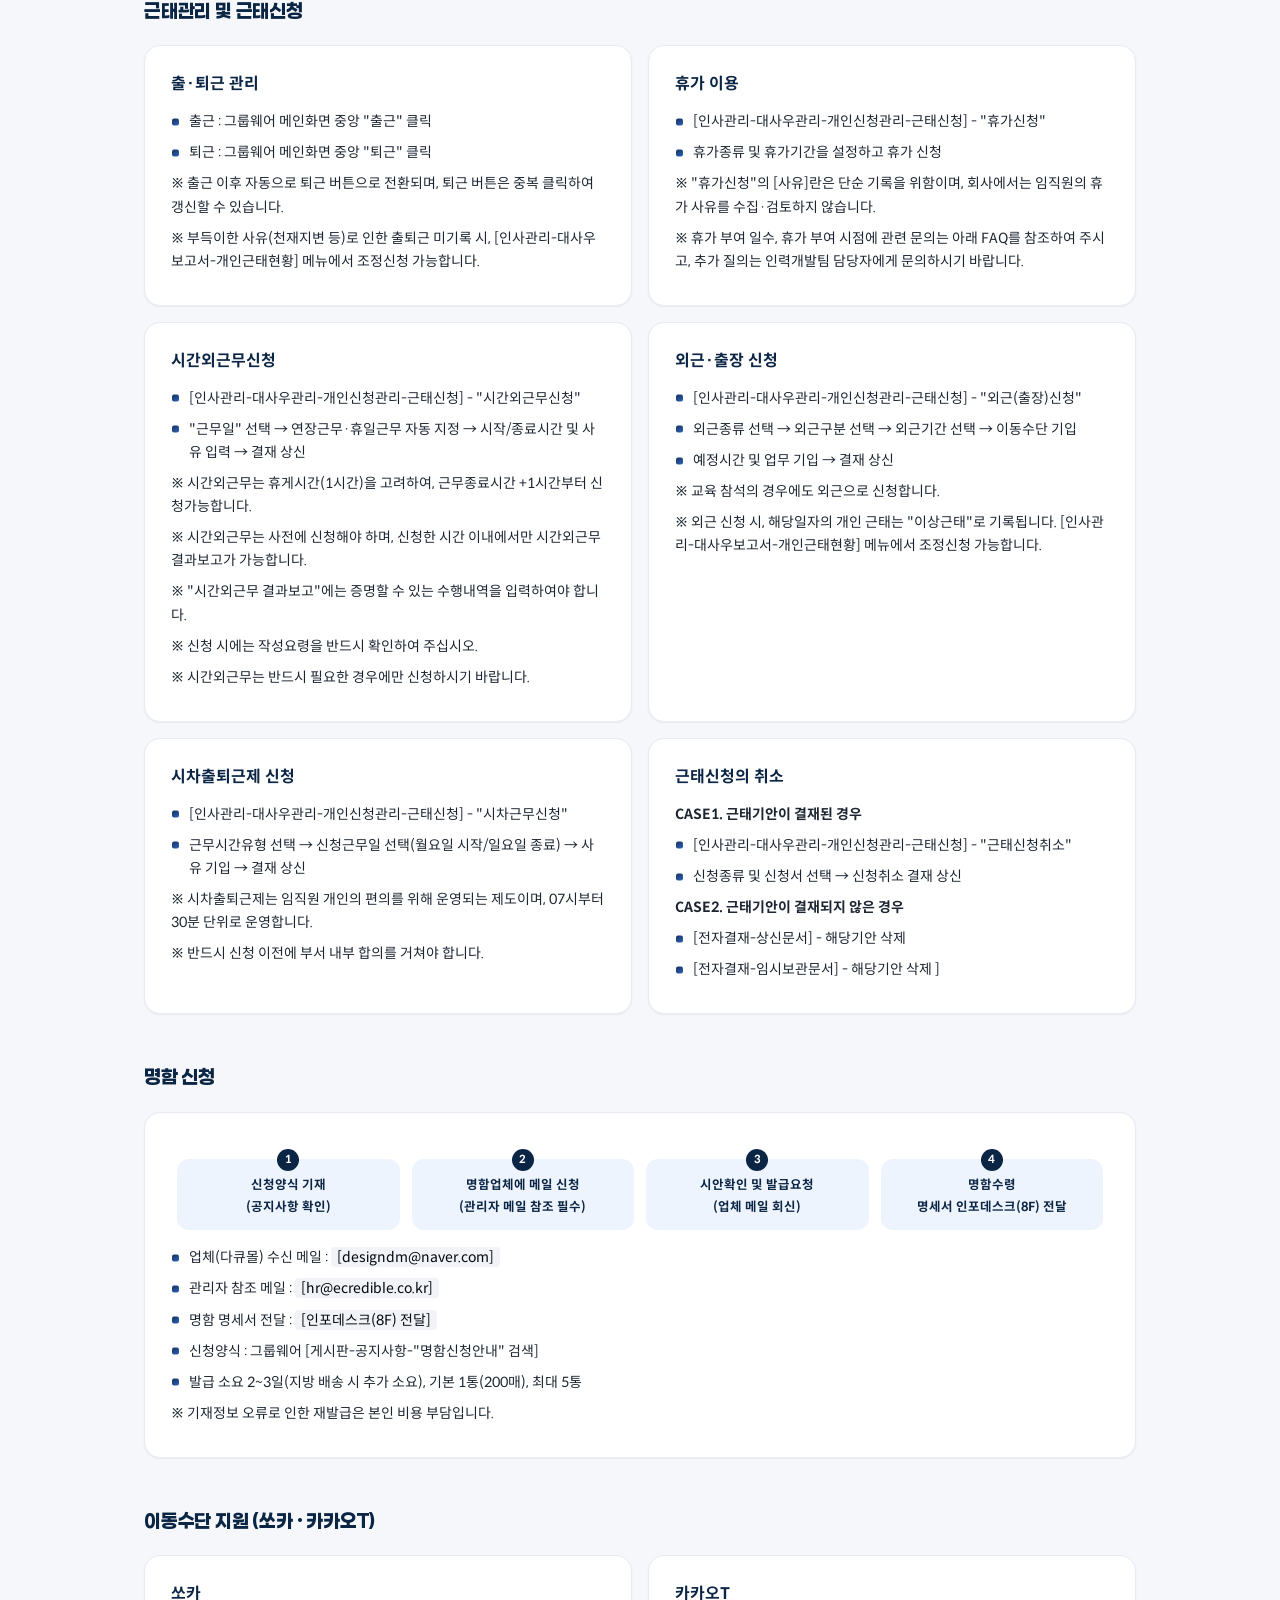
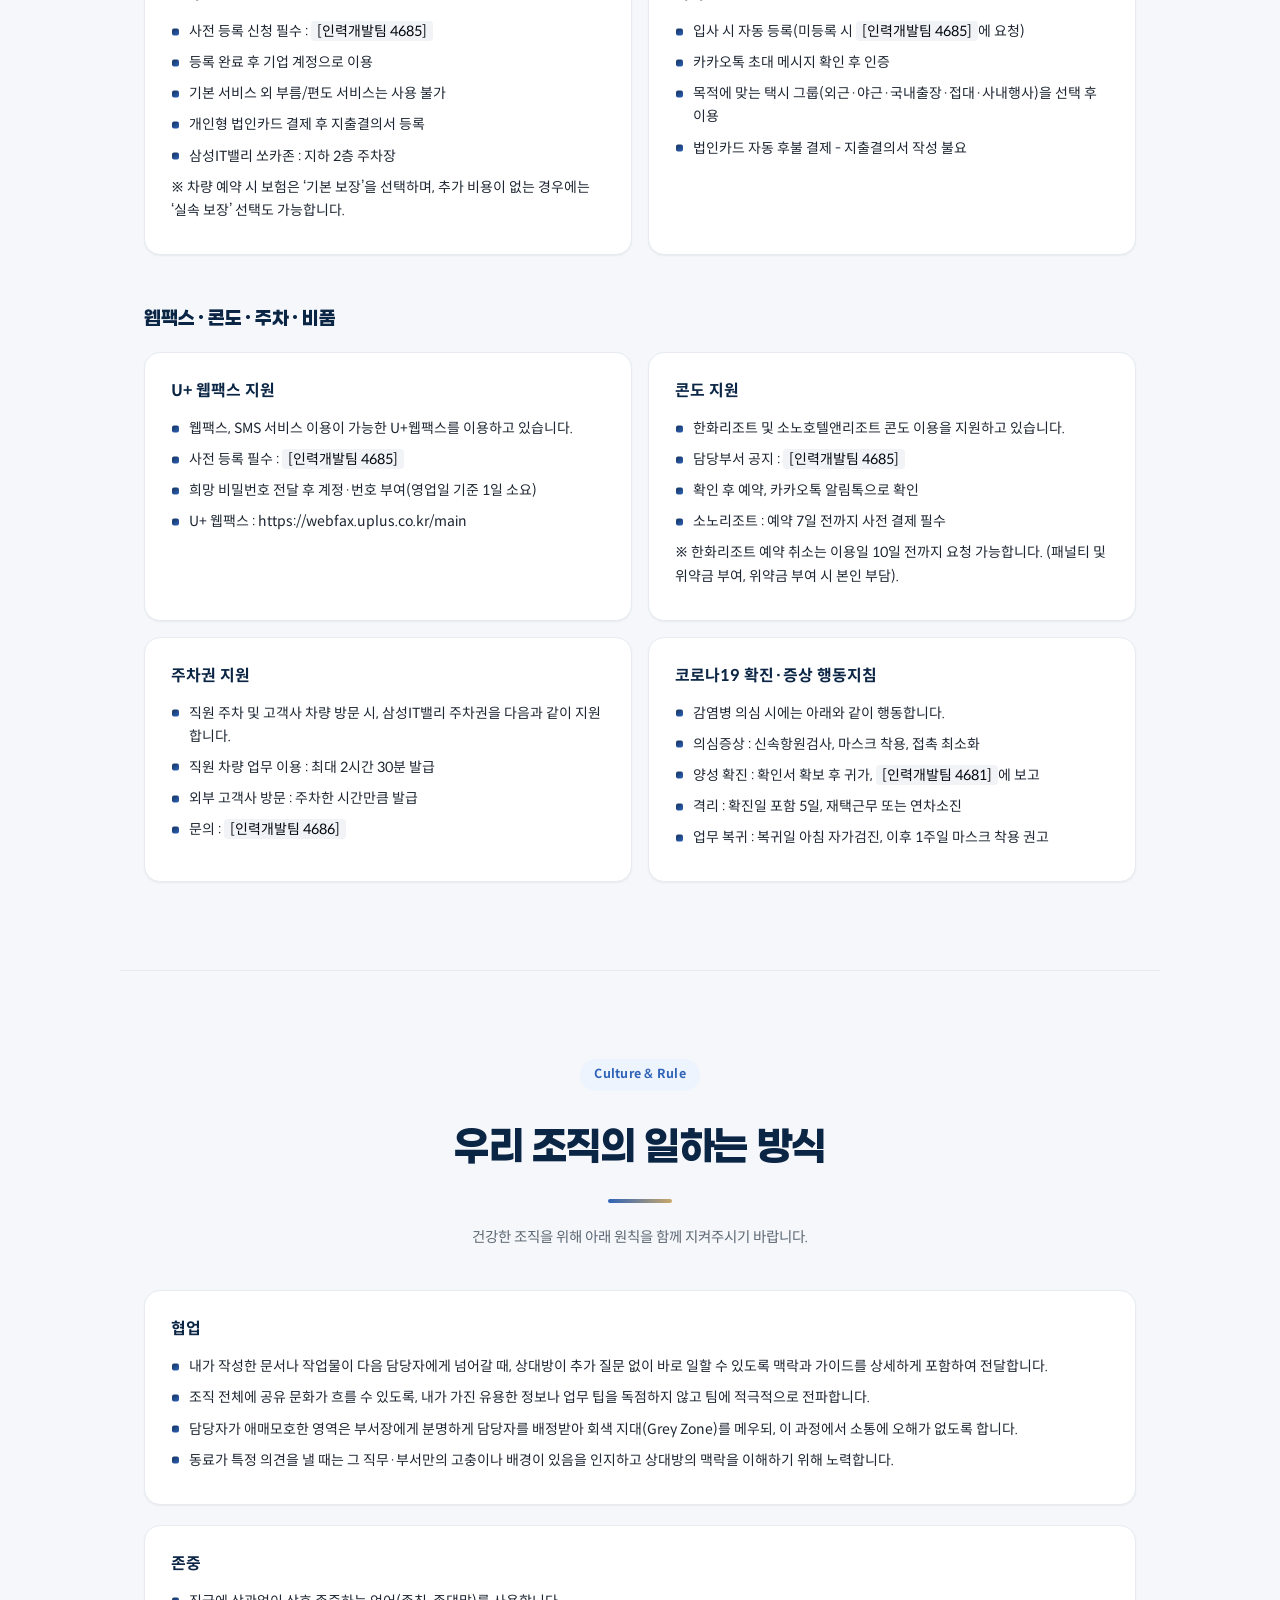
==== commit 50a98cf9: "Implement search feature and today's tasks widget Added a site search feature and a today's tasks wi" ====
--- a/ecredible-onboarding-repo (7)/index.html
+++ b/ecredible-onboarding-repo (7)/index.html
@@ -7,6 +7,86 @@
 <link rel="icon" href="assets/images/favicon.png" type="image/png">
 <link rel="stylesheet" href="assets/css/fonts.css">
 <link rel="stylesheet" href="assets/css/style.css">
+<style>
+  /* ===== 추가 기능 1 : 검색 ===== */
+  .site-search{
+    position:relative; margin-left:auto; margin-right:14px;
+  }
+  .site-search input{
+    width:180px; font-size:13px; padding:8px 14px 8px 34px; border-radius:20px;
+    border:1px solid var(--line, #E7EBF1); background:#F5F7FA url('data:image/svg+xml;utf8,<svg xmlns="http://www.w3.org/2000/svg" viewBox="0 0 24 24" fill="none" stroke="%235C6773" stroke-width="2"><circle cx="11" cy="11" r="7"/><line x1="21" y1="21" x2="16.65" y2="16.65"/></svg>') no-repeat 10px center / 14px 14px;
+    outline:none; transition:.2s; color:var(--ink,#1B2430);
+  }
+  .site-search input:focus{ width:230px; border-color:var(--blue,#2E63B8); background-color:#fff; }
+  .site-search-results{
+    position:absolute; top:calc(100% + 8px); right:0; width:320px; max-height:360px; overflow-y:auto;
+    background:#fff; border:1px solid var(--line,#E7EBF1); border-radius:14px; box-shadow:0 12px 30px rgba(16,24,40,.14);
+    display:none; z-index:400; padding:6px;
+  }
+  .site-search-results.open{ display:block; }
+  .site-search-results .ssr-empty{ padding:16px; font-size:13px; color:var(--ink-soft,#5C6773); text-align:center; }
+  .site-search-results .ssr-item{
+    display:block; padding:10px 12px; border-radius:10px; cursor:pointer; text-decoration:none;
+  }
+  .site-search-results .ssr-item:hover{ background:var(--blue-light,#EEF4FD); }
+  .site-search-results .ssr-item .ssr-sec{
+    display:inline-block; font-size:10.5px; font-weight:700; color:var(--blue,#2E63B8);
+    background:var(--blue-light,#EEF4FD); padding:2px 8px; border-radius:10px; margin-bottom:4px;
+  }
+  .site-search-results .ssr-item .ssr-title{ display:block; font-size:13.5px; font-weight:700; color:var(--navy,#0B2545); }
+  .site-search-results .ssr-item mark{ background:#FFE8A3; color:inherit; border-radius:2px; padding:0 1px; }
+  .search-flash{ animation:searchFlash 1.6s ease; }
+  @keyframes searchFlash{
+    0%{ box-shadow:0 0 0 4px rgba(46,99,184,.55); }
+    100%{ box-shadow:0 0 0 0 rgba(46,99,184,0); }
+  }
+  @media (max-width:980px){
+    .site-search{ display:none; }
+  }
+
+  /* ===== 추가 기능 2 : scrollspy 활성 메뉴 강조 ===== */
+  .topnav ul a.active{
+    color:#fff; background:var(--navy,#0B2545);
+  }
+  .mobile-menu a.active{
+    color:var(--blue,#2E63B8);
+  }
+
+  /* ===== 추가 기능 3 : 오늘 할 일 요약 위젯 ===== */
+  .today-widget{
+    max-width:1040px; margin:0 auto; padding:28px 24px 0;
+  }
+  .today-widget .tw-card{
+    background:linear-gradient(135deg,#fff, var(--blue-light,#EEF4FD));
+    border:1px solid var(--line,#E7EBF1); border-radius:18px; padding:22px 26px;
+    box-shadow:0 8px 24px rgba(16,24,40,.08);
+  }
+  .today-widget .tw-head{
+    display:flex; align-items:center; gap:8px; margin-bottom:14px;
+  }
+  .today-widget .tw-head .tw-badge{
+    font-size:11.5px; font-weight:800; color:#fff; background:var(--navy,#0B2545);
+    padding:4px 12px; border-radius:20px; letter-spacing:.03em;
+  }
+  .today-widget .tw-head h3{ font-size:16px; font-weight:800; color:var(--navy,#0B2545); }
+  .today-widget .tw-list{
+    display:grid; grid-template-columns:repeat(3,1fr); gap:12px;
+  }
+  @media (max-width:760px){
+    .today-widget .tw-list{ grid-template-columns:1fr; }
+  }
+  .today-widget .tw-item{
+    display:flex; align-items:flex-start; gap:10px; background:#fff; border:1px solid var(--line,#E7EBF1);
+    border-radius:12px; padding:14px 16px; text-decoration:none; transition:.18s;
+  }
+  .today-widget .tw-item:hover{ border-color:var(--blue,#2E63B8); transform:translateY(-2px); box-shadow:0 6px 16px rgba(16,24,40,.1); }
+  .today-widget .tw-num{
+    flex:0 0 auto; width:24px; height:24px; border-radius:50%; background:var(--blue,#2E63B8); color:#fff;
+    font-size:12px; font-weight:800; display:flex; align-items:center; justify-content:center;
+  }
+  .today-widget .tw-text{ font-size:13.5px; font-weight:700; color:var(--ink,#1B2430); line-height:1.5; }
+  .today-widget .tw-text small{ display:block; font-size:11.5px; font-weight:500; color:var(--ink-soft,#5C6773); margin-top:2px; }
+</style>
 </head>
 <body>
 
@@ -27,6 +107,10 @@
     <li><a href="#setup">환경설정</a></li>
     <li><a href="#faq">FAQ / SOS</a></li>
   </ul>
+  <div class="site-search">
+    <input type="text" id="siteSearchInput" placeholder="내용 검색 (예: 명함, 휴가)" autocomplete="off">
+    <div class="site-search-results" id="siteSearchResults"></div>
+  </div>
   <button class="nav-toggle" id="navToggle" aria-label="메뉴 열기"><span></span><span></span><span></span></button>
 </div>
 <div class="mobile-menu" id="mobileMenu">
@@ -51,6 +135,30 @@
   </div>
 </div>
 
+<!-- 오늘 할 일 요약 위젯 -->
+<div class="today-widget">
+  <div class="tw-card">
+    <div class="tw-head">
+      <span class="tw-badge">TODAY</span>
+      <h3>오늘 첫날, 이 3가지는 꼭 확인하세요</h3>
+    </div>
+    <div class="tw-list">
+      <a class="tw-item" href="#firstday">
+        <span class="tw-num">1</span>
+        <span class="tw-text">근로계약서·서약서·동의서 작성<small>인력개발팀 안내에 따라 진행</small></span>
+      </a>
+      <a class="tw-item" href="#firstday">
+        <span class="tw-num">2</span>
+        <span class="tw-text">출입 등록(안면인식)<small>담당자 사전 연락 필수</small></span>
+      </a>
+      <a class="tw-item" href="#firstday">
+        <span class="tw-num">3</span>
+        <span class="tw-text">초기 인수물품·사규 확인<small>비품·IT인프라 이상 여부 점검</small></span>
+      </a>
+    </div>
+  </div>
+</div>
+
 <!-- 0. 회사 소개 -->
 <section id="welcome">
   <div class="sec-head">
@@ -762,5 +870,83 @@
 </div>
 
 <script src="assets/js/main.js"></script>
+<script>
+(function(){
+  /* ===== 추가 기능 1 : 검색 ===== */
+  var searchIndex = [];
+  document.querySelectorAll('section[id]').forEach(function(sec){
+    var secLabelEl = sec.querySelector('.section-title');
+    var secLabel = secLabelEl ? secLabelEl.textContent.trim() : sec.id;
+    var nodes = sec.querySelectorAll('h3.sub-title, .check-card h3, .biz-card h4, .card h4, .faq-q, .sos-card h3, .welfare-tag');
+    nodes.forEach(function(node){
+      var text = node.textContent.trim();
+      if(!text) return;
+      var target = node.closest('.check-card, .biz-card, .card, .faq-item, .sos-card, .welfare-row') || node;
+      searchIndex.push({ title:text, section:secLabel, el:target });
+    });
+  });
+
+  var input = document.getElementById('siteSearchInput');
+  var results = document.getElementById('siteSearchResults');
+
+  function escapeHtml(s){
+    return s.replace(/[&<>]/g, function(c){ return {'&':'&amp;','<':'&lt;','>':'&gt;'}[c]; });
+  }
+  function highlight(text, q){
+    var idx = text.toLowerCase().indexOf(q.toLowerCase());
+    if(idx === -1) return escapeHtml(text);
+    return escapeHtml(text.slice(0,idx)) + '<mark>' + escapeHtml(text.slice(idx, idx+q.length)) + '</mark>' + escapeHtml(text.slice(idx+q.length));
+  }
+  function renderResults(q){
+    if(!q){ results.classList.remove('open'); results.innerHTML=''; return; }
+    var matches = searchIndex.filter(function(it){ return it.title.toLowerCase().indexOf(q.toLowerCase()) !== -1; }).slice(0,10);
+    if(matches.length === 0){
+      results.innerHTML = '<div class="ssr-empty">검색 결과가 없습니다.</div>';
+    } else {
+      results.innerHTML = matches.map(function(m, i){
+        return '<a class="ssr-item" href="javascript:void(0)" data-idx="'+i+'"><span class="ssr-sec">'+escapeHtml(m.section)+'</span><span class="ssr-title">'+highlight(m.title, q)+'</span></a>';
+      }).join('');
+      results.querySelectorAll('.ssr-item').forEach(function(a, i){
+        a.addEventListener('click', function(){
+          var el = matches[i].el;
+          el.scrollIntoView({behavior:'smooth', block:'center'});
+          el.classList.add('search-flash');
+          setTimeout(function(){ el.classList.remove('search-flash'); }, 1700);
+          results.classList.remove('open');
+          input.value=''; input.blur();
+        });
+      });
+    }
+    results.classList.add('open');
+  }
+  if(input){
+    input.addEventListener('input', function(){ renderResults(this.value.trim()); });
+    input.addEventListener('focus', function(){ if(this.value.trim()) results.classList.add('open'); });
+    document.addEventListener('click', function(e){
+      if(!e.target.closest('.site-search')){ results.classList.remove('open'); }
+    });
+  }
+
+  /* ===== 추가 기능 2 : scrollspy ===== */
+  var navLinks = document.querySelectorAll('.topnav ul a, .mobile-menu a');
+  var sections = Array.prototype.slice.call(document.querySelectorAll('section[id]'));
+  function setActive(id){
+    navLinks.forEach(function(a){
+      var match = a.getAttribute('href') === '#'+id;
+      a.classList.toggle('active', match);
+    });
+  }
+  if('IntersectionObserver' in window && sections.length){
+    var observer = new IntersectionObserver(function(entries){
+      var visible = entries.filter(function(en){ return en.isIntersecting; });
+      if(visible.length > 0){
+        visible.sort(function(a,b){ return b.intersectionRatio - a.intersectionRatio; });
+        setActive(visible[0].target.id);
+      }
+    }, { root:null, rootMargin:'-45% 0px -45% 0px', threshold:[0, 0.25, 0.5, 0.75, 1] });
+    sections.forEach(function(sec){ observer.observe(sec); });
+  }
+})();
+</script>
 </body>
 </html>
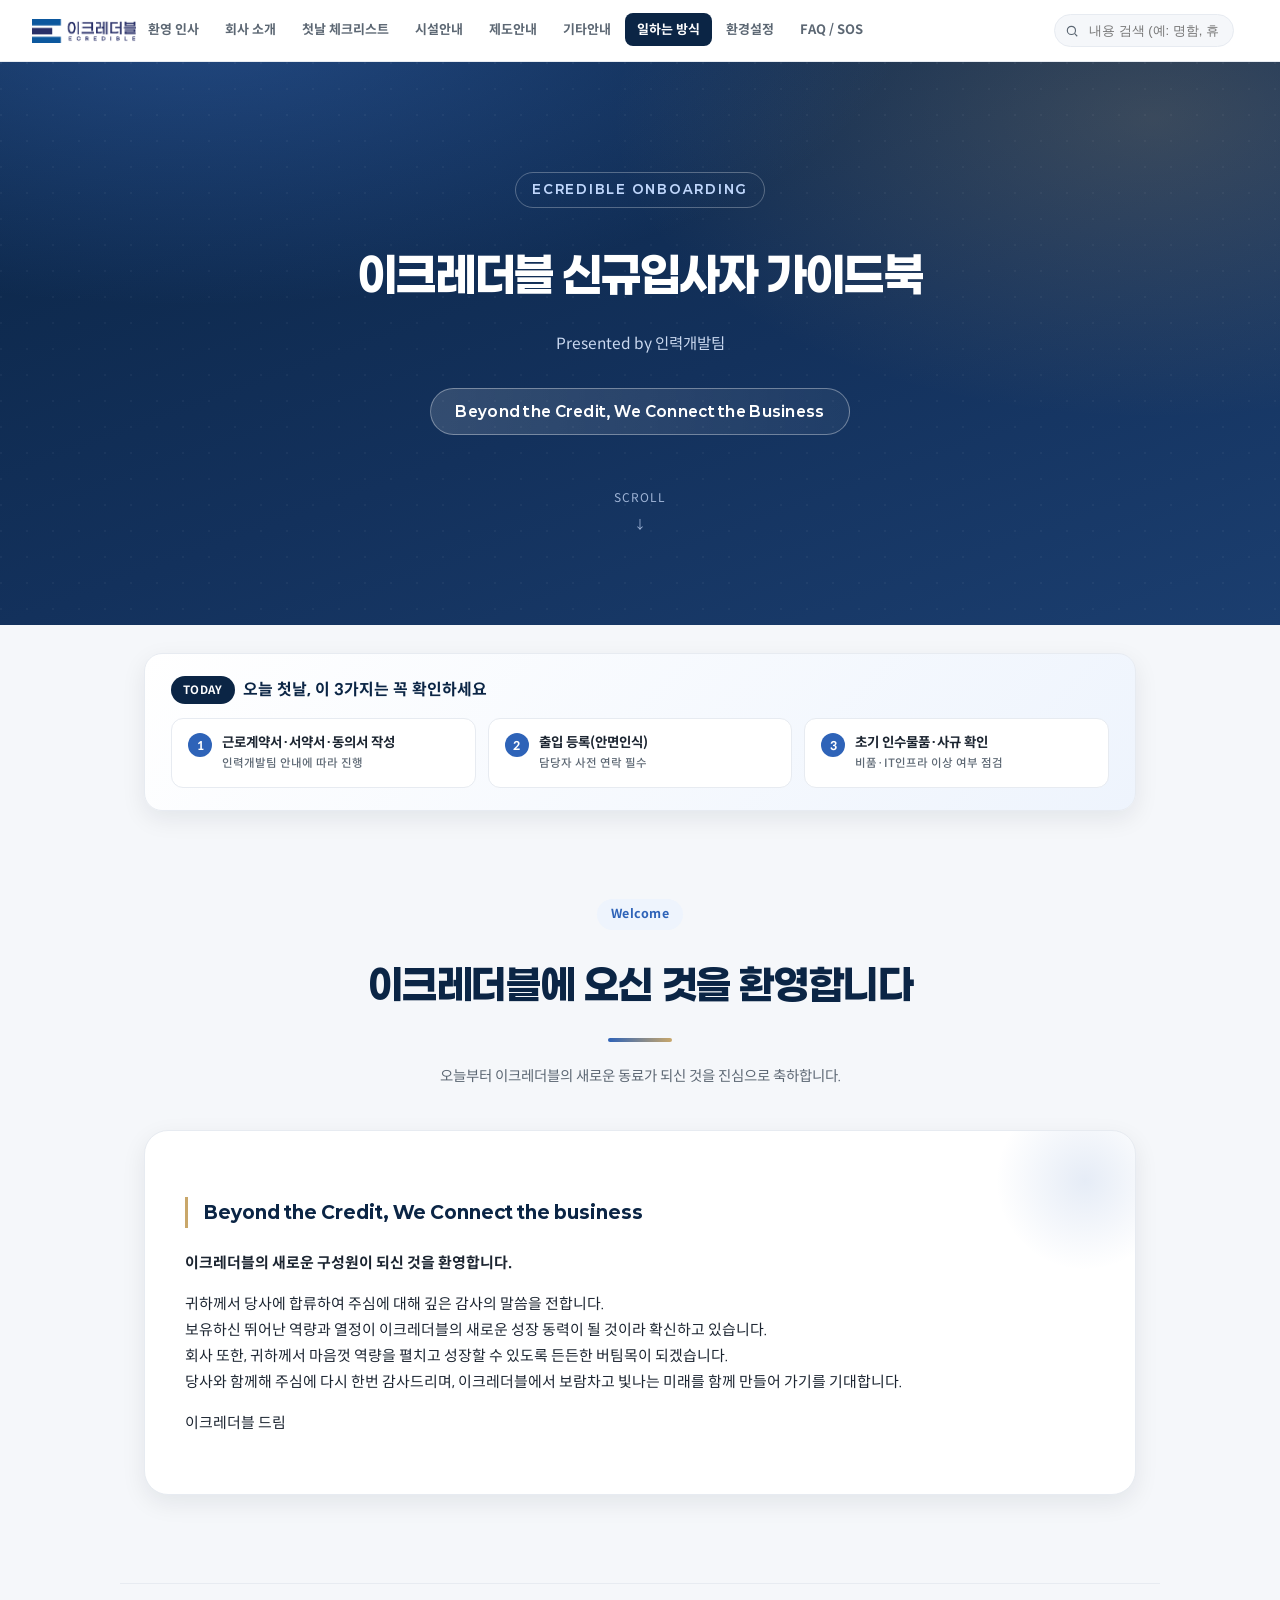
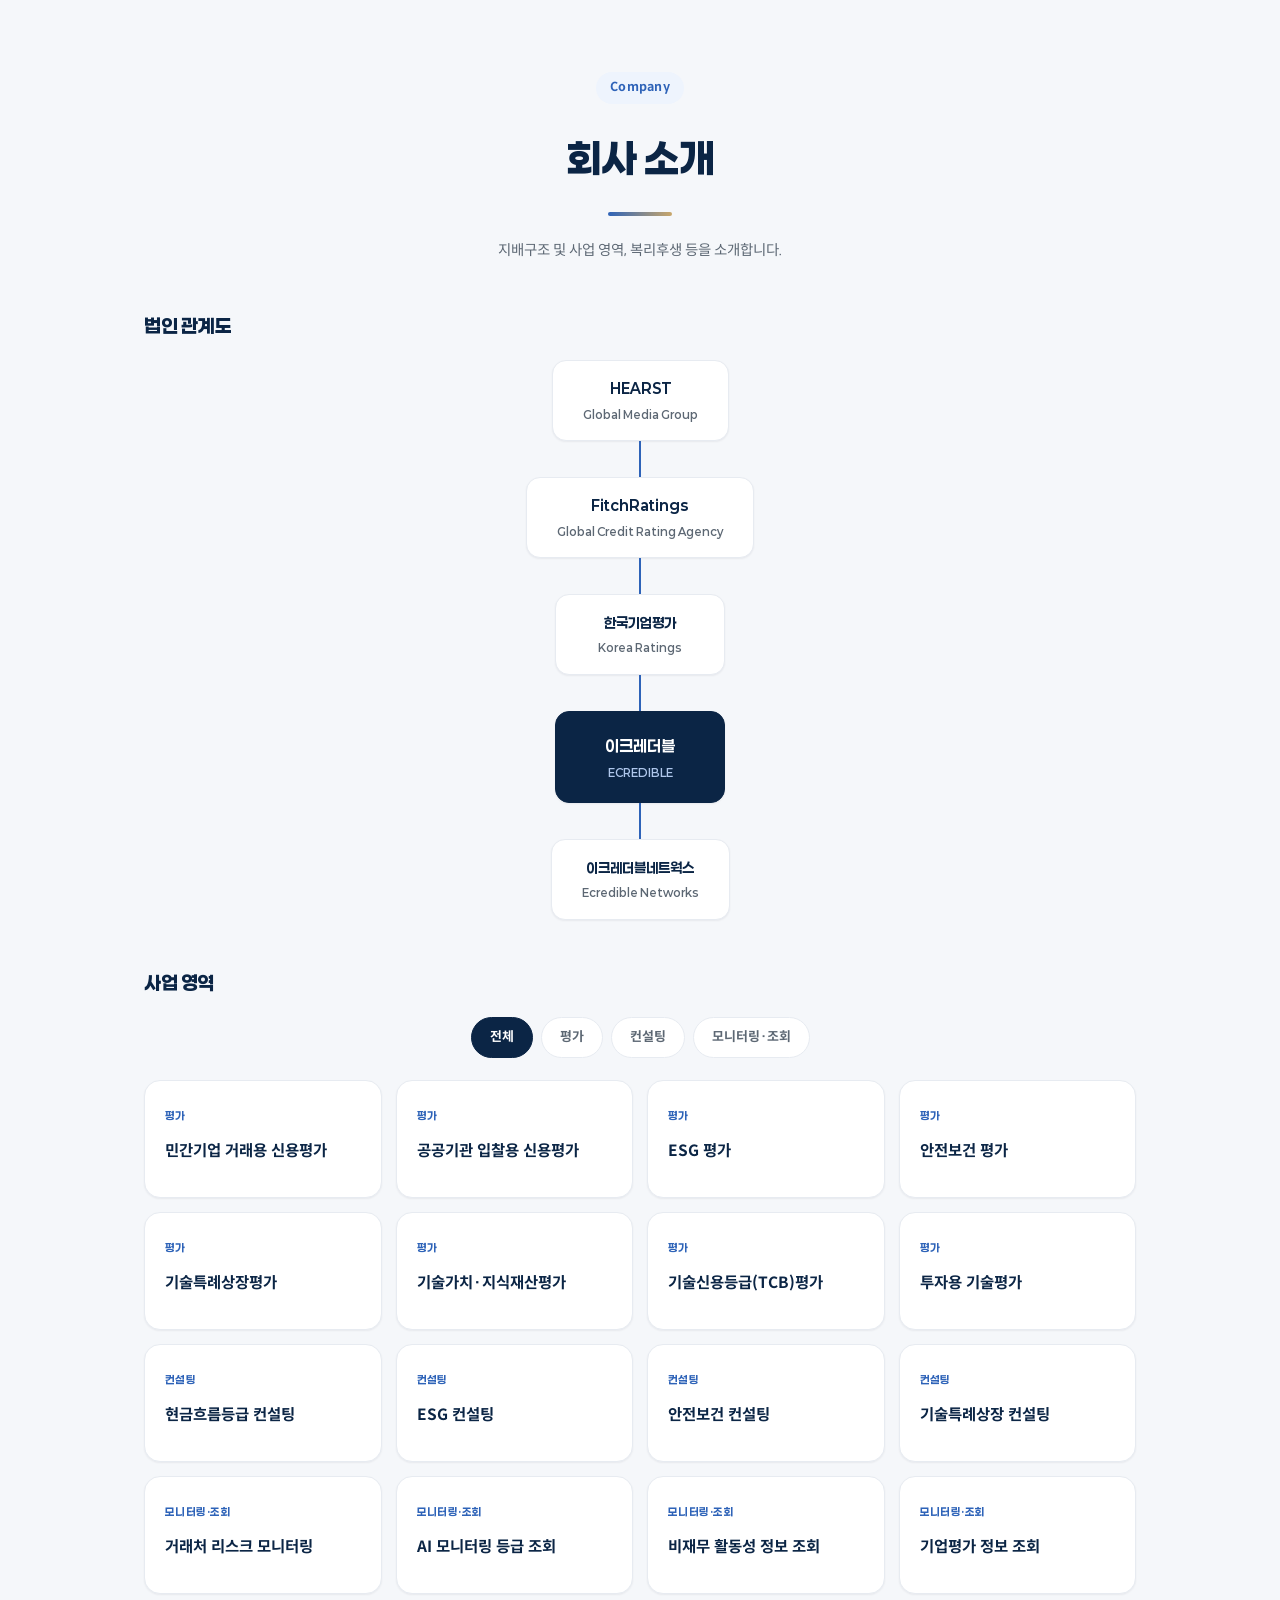
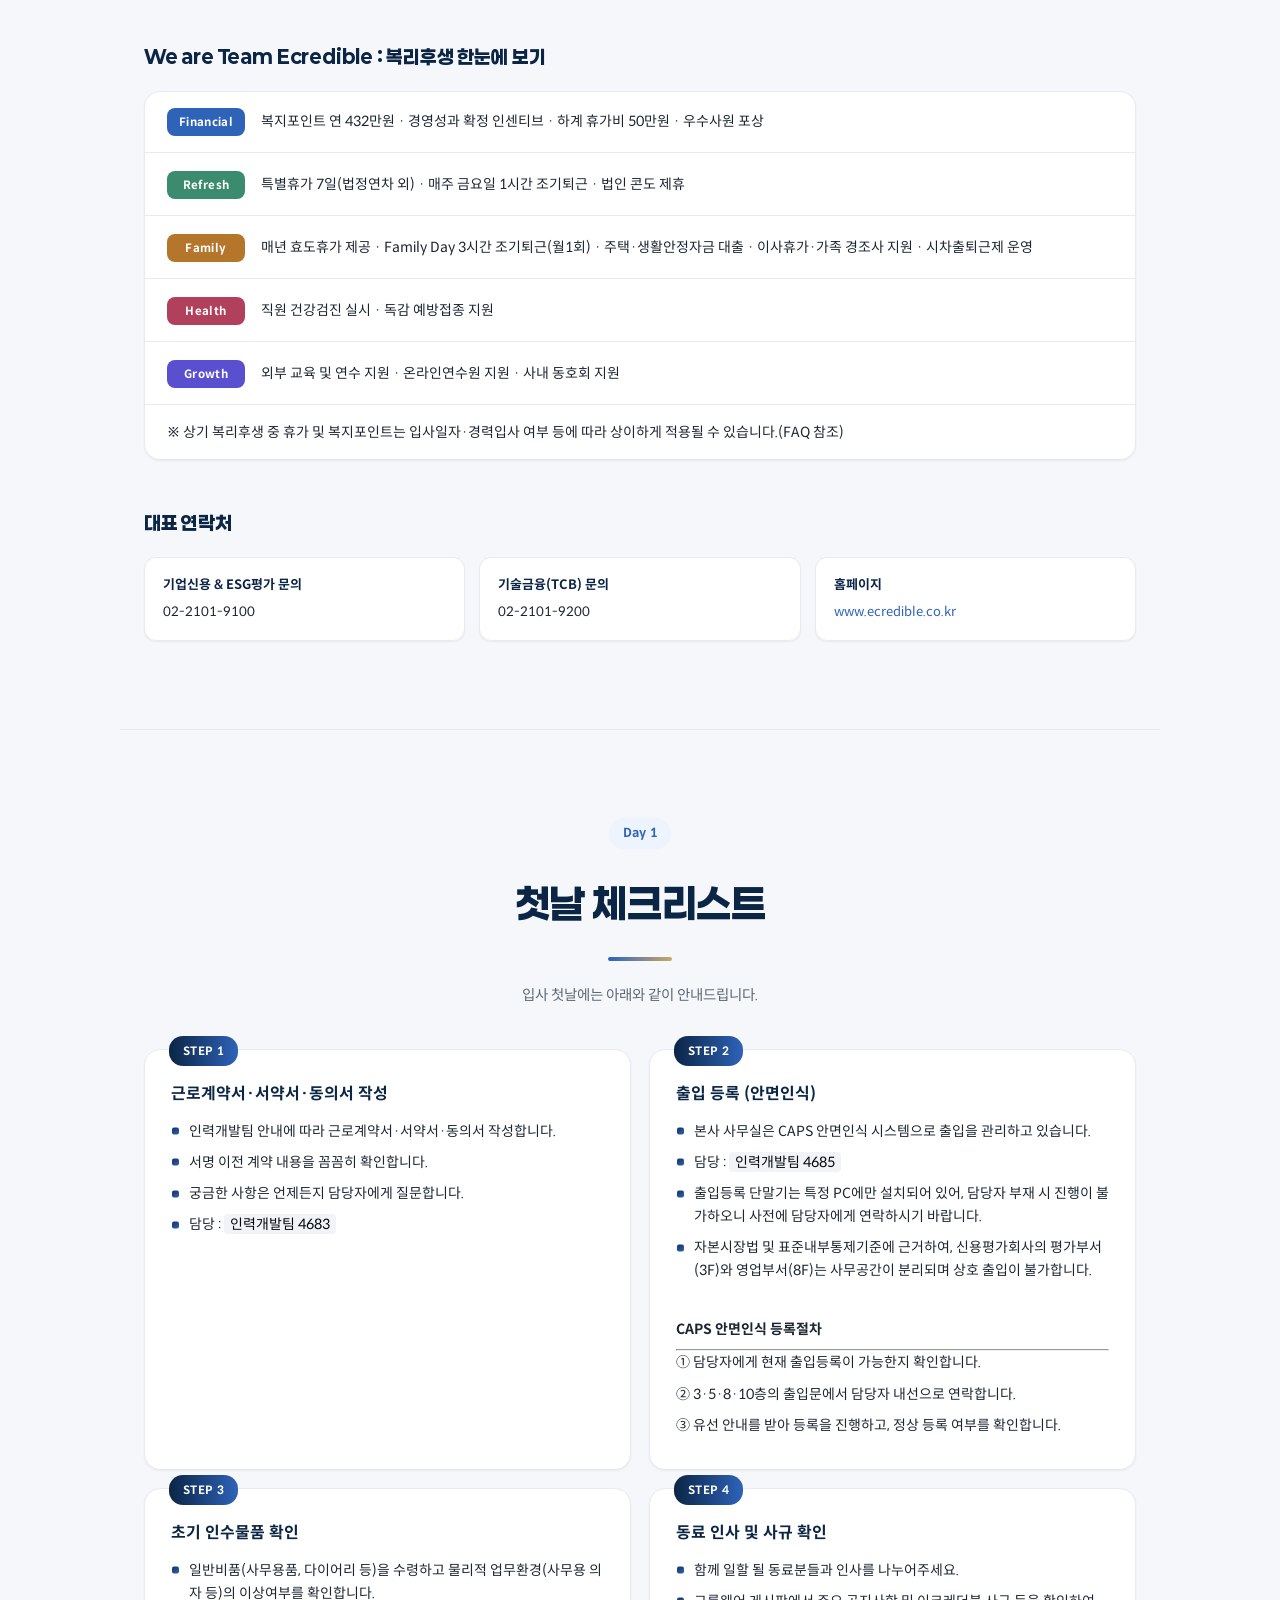
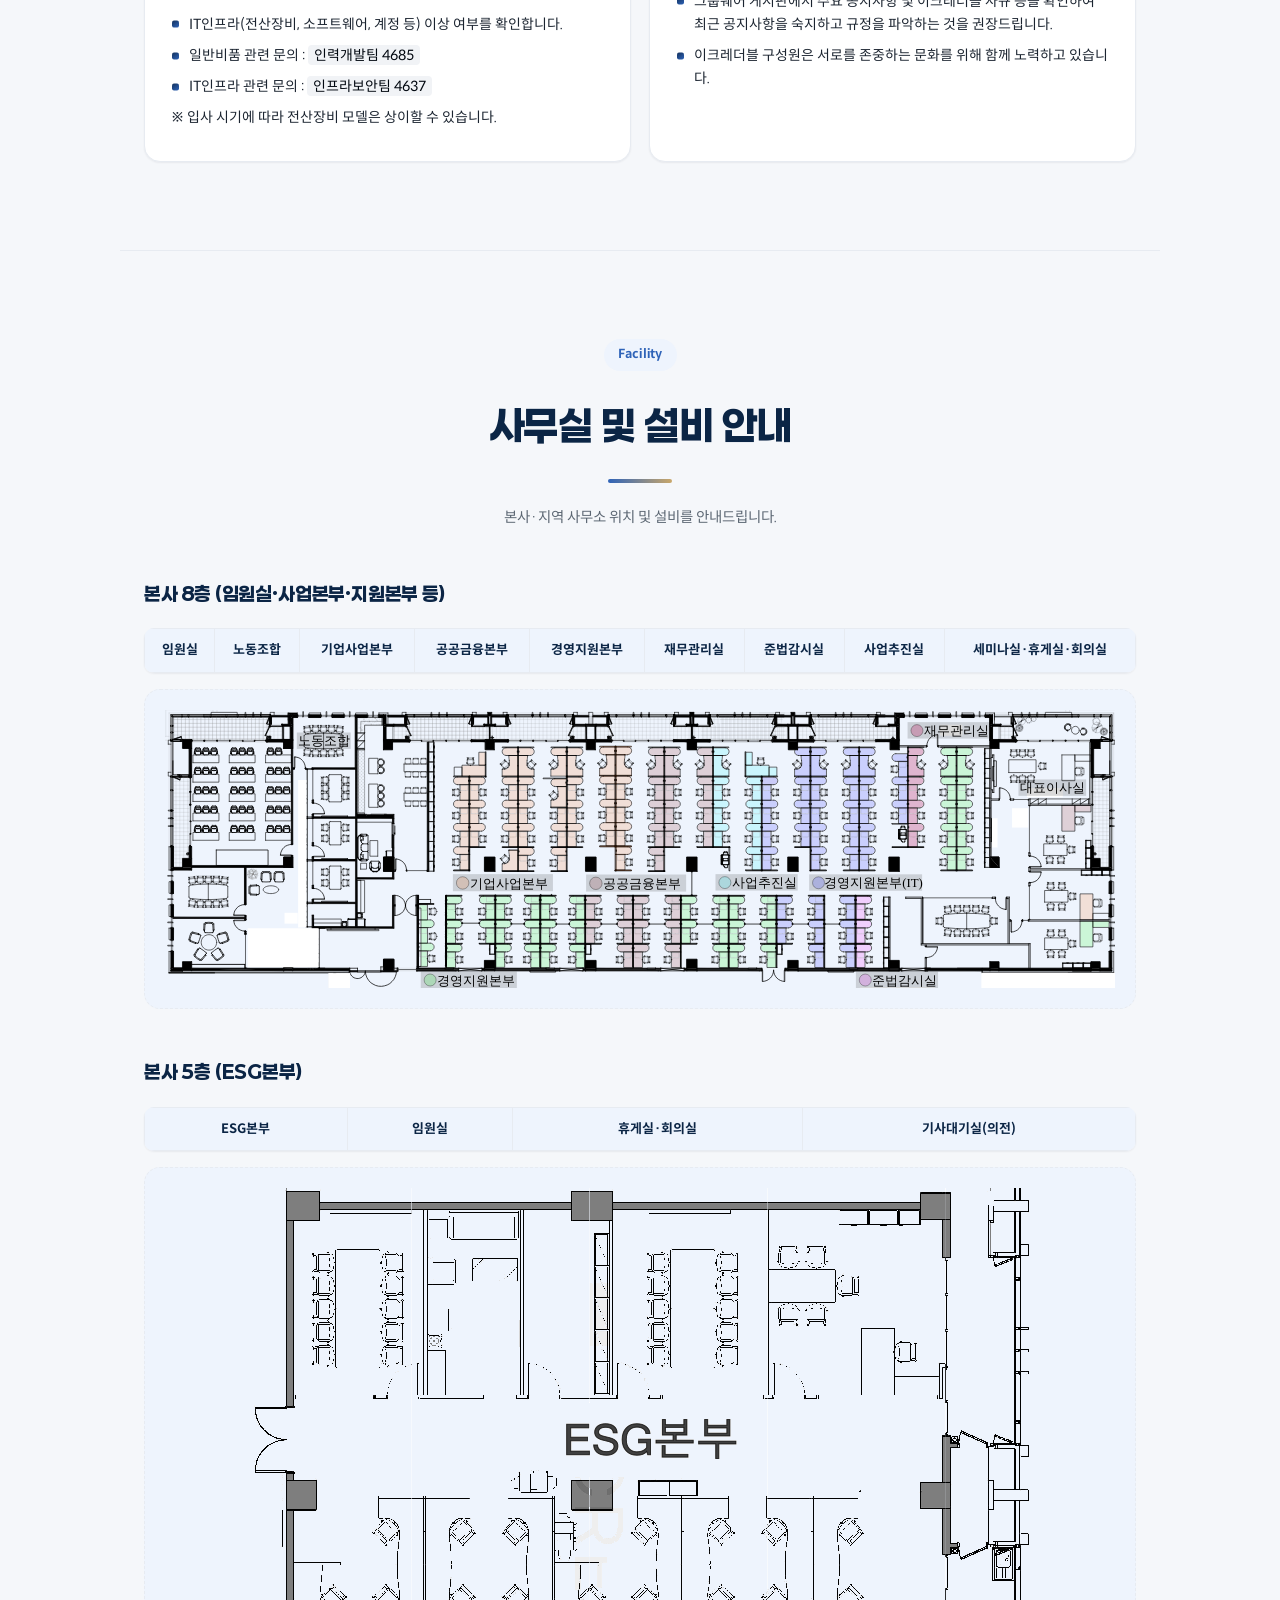
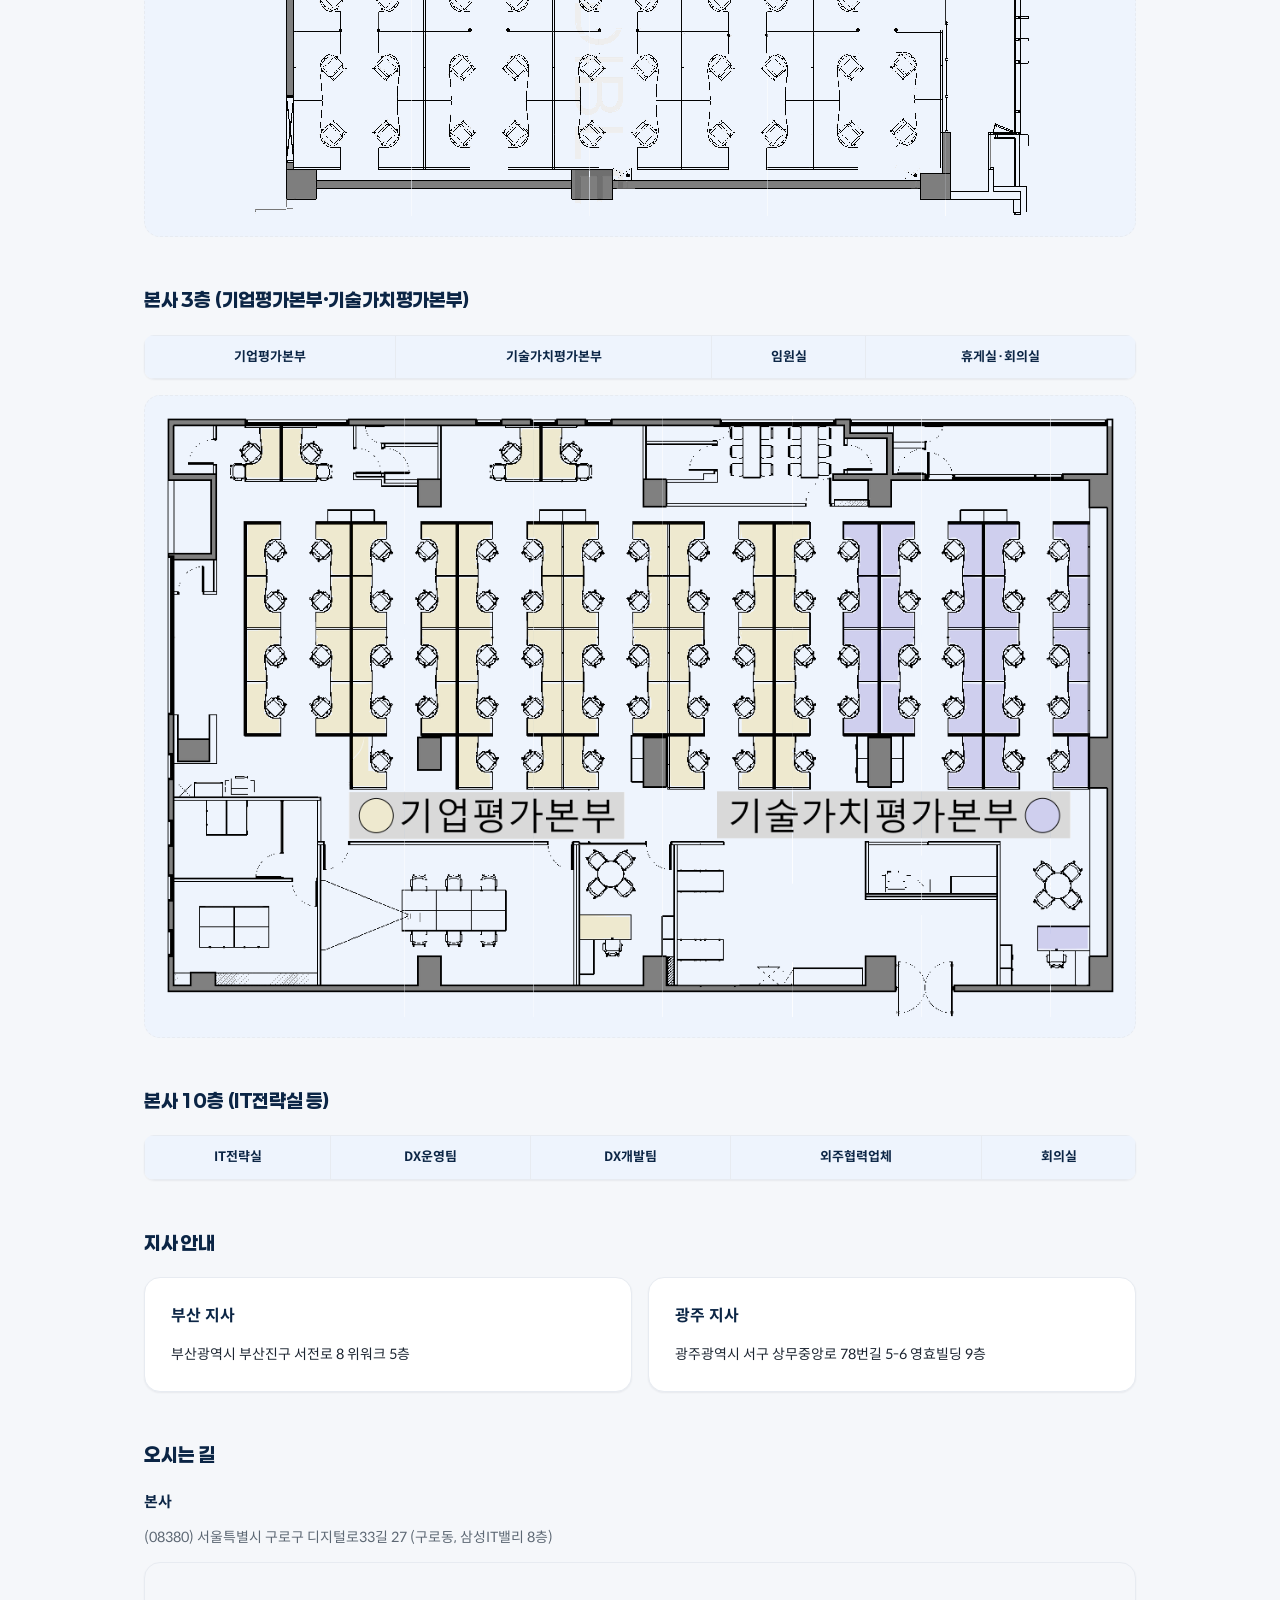
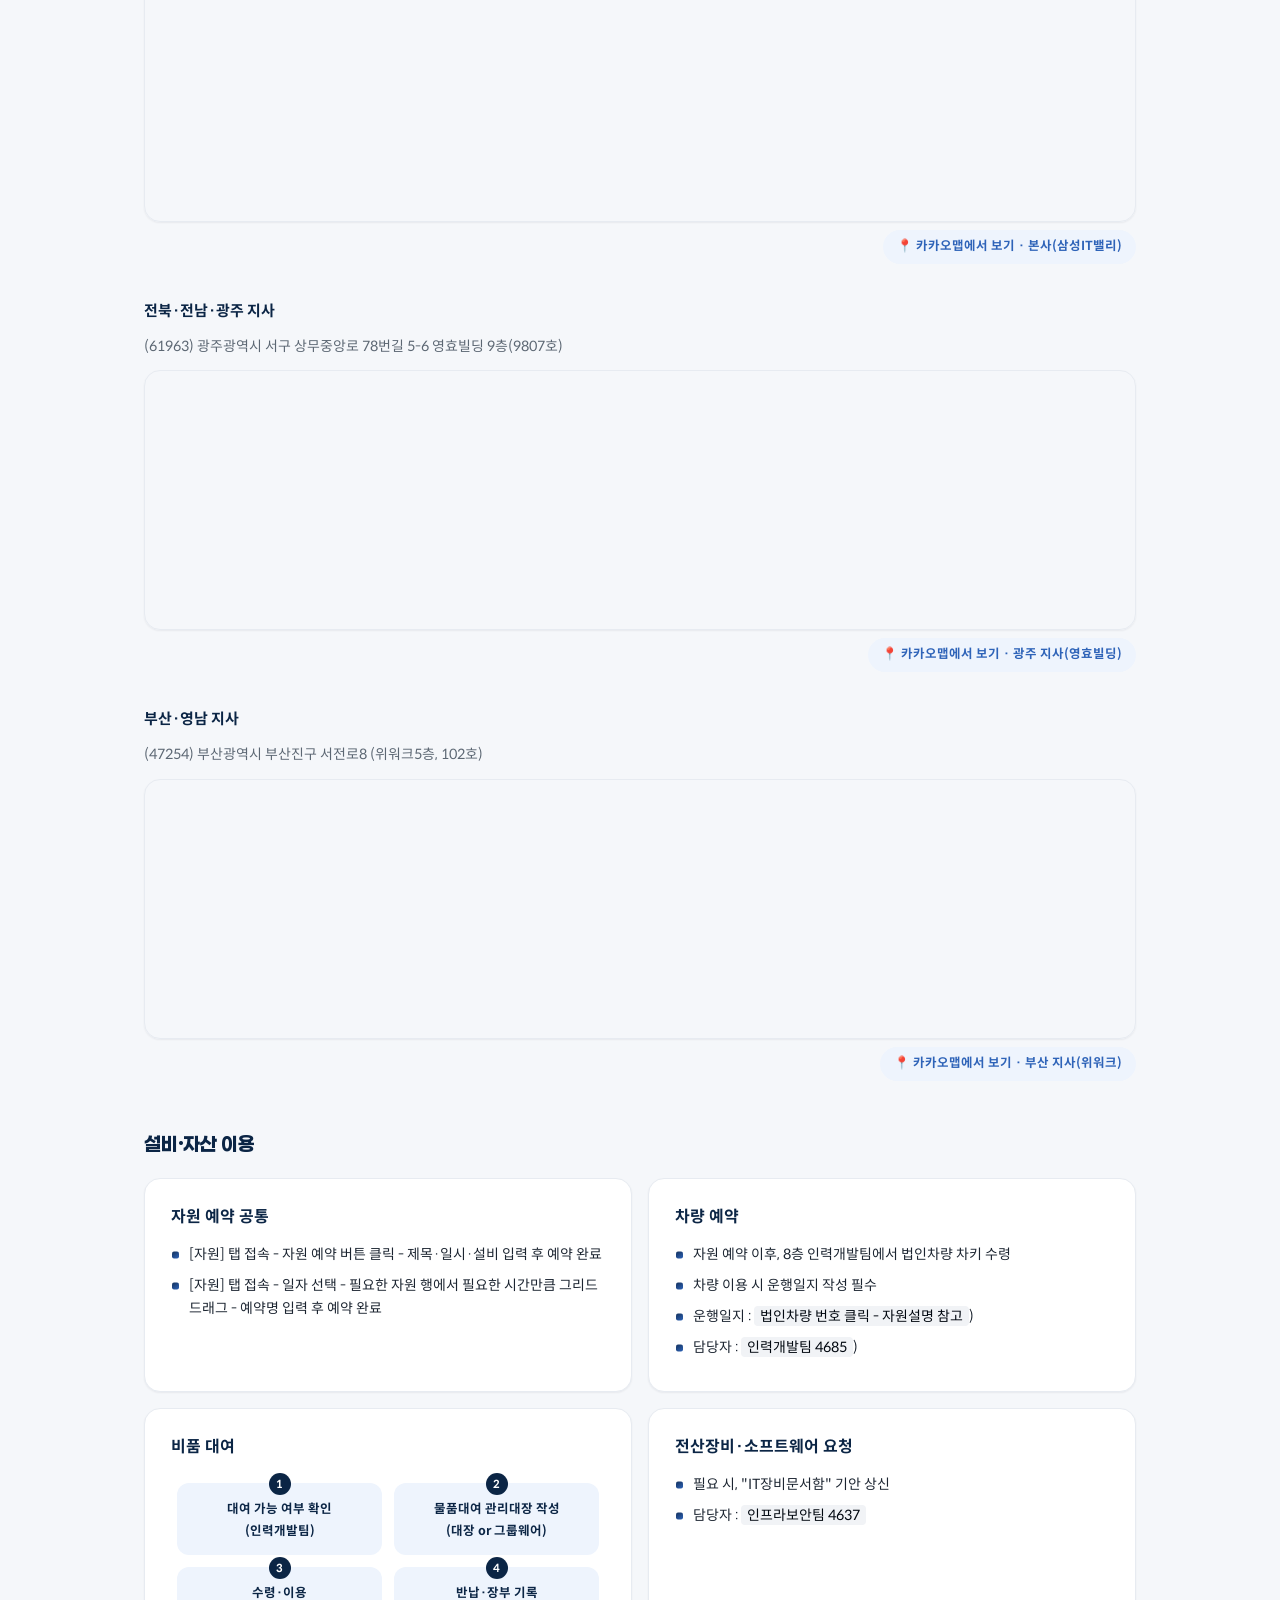
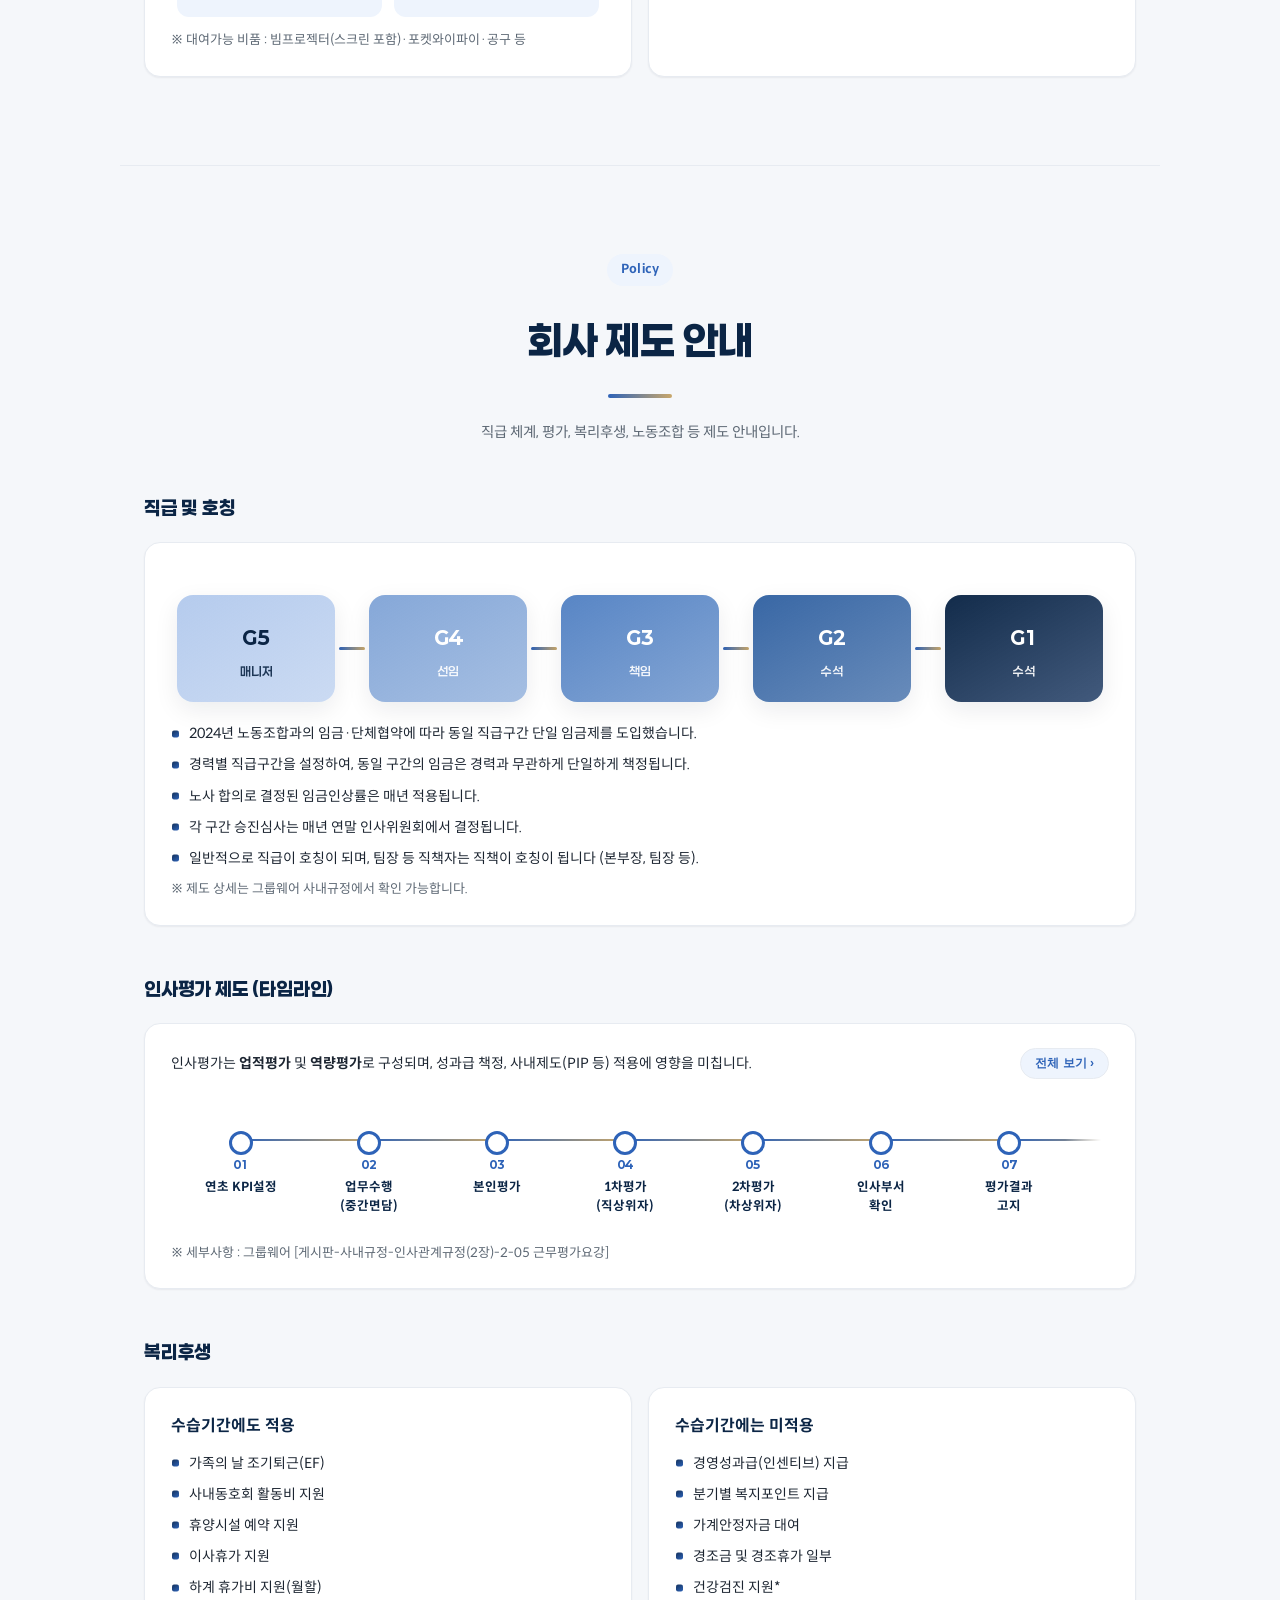
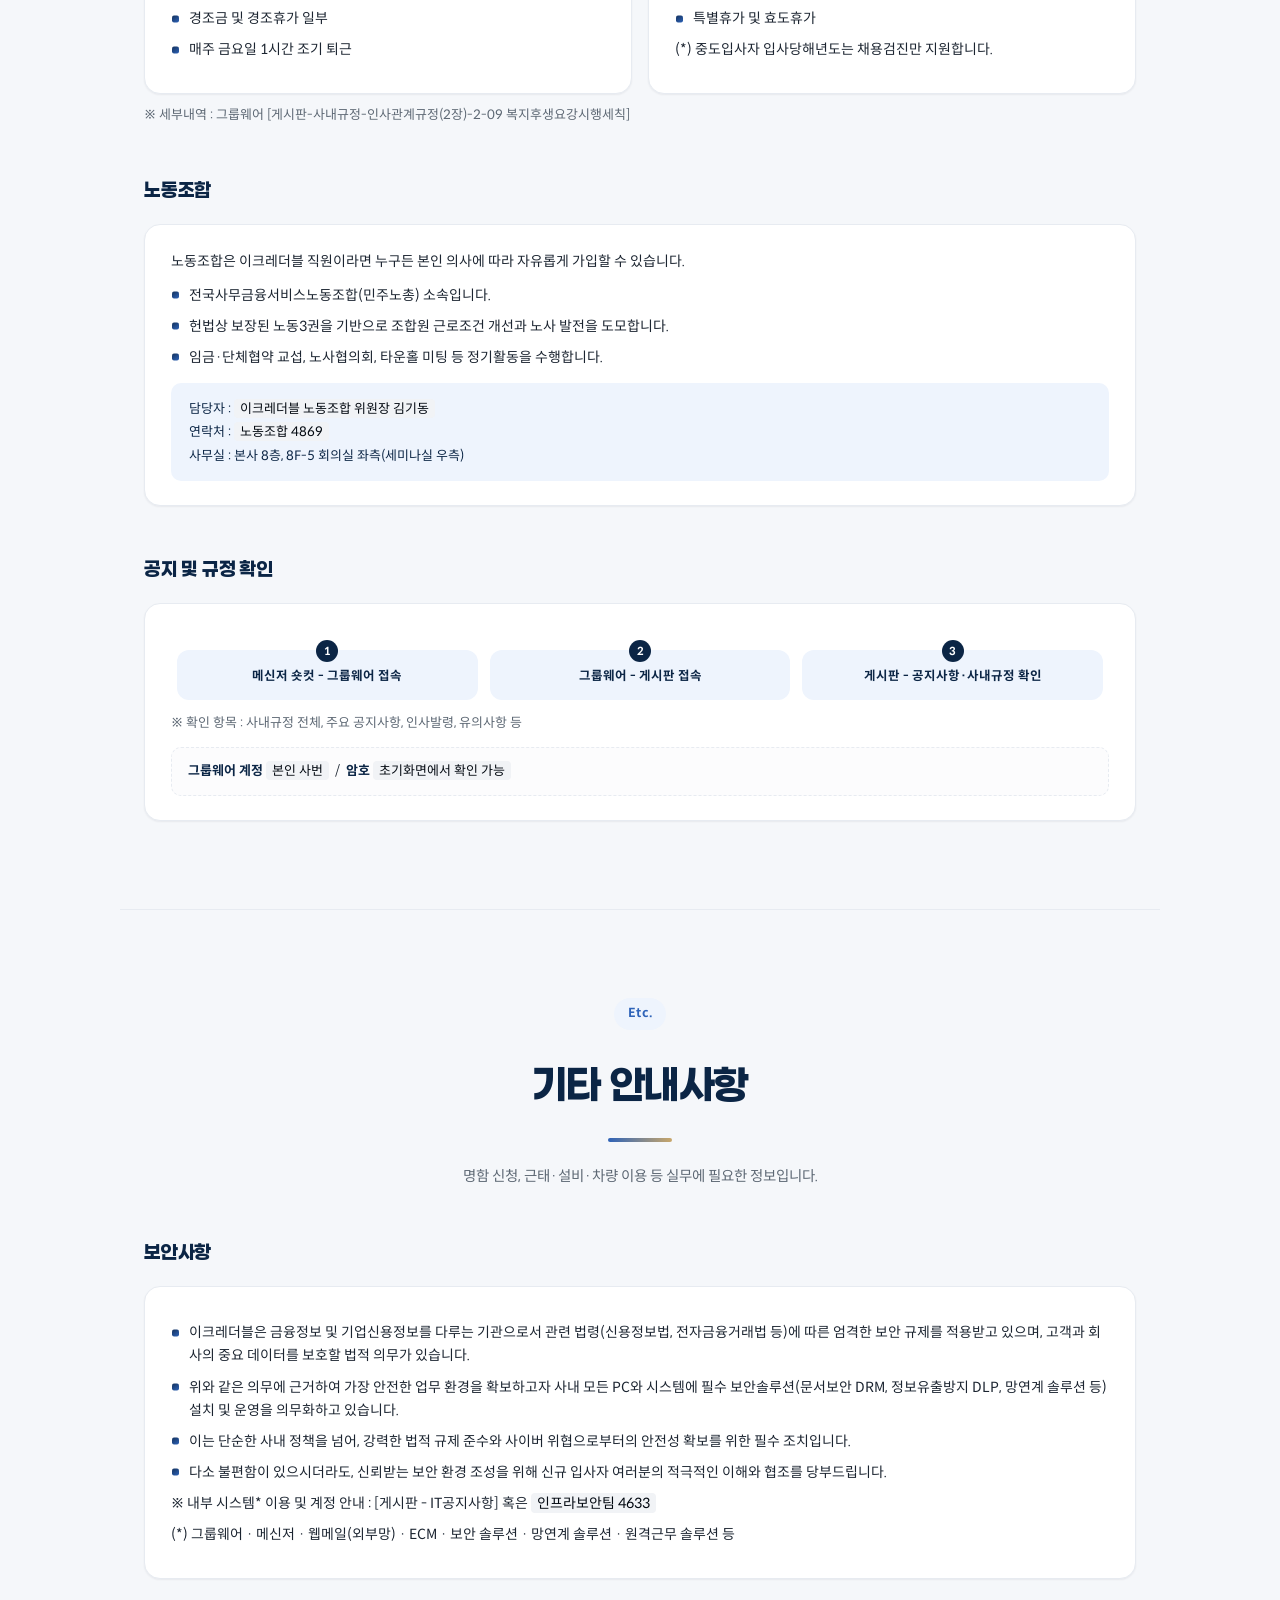
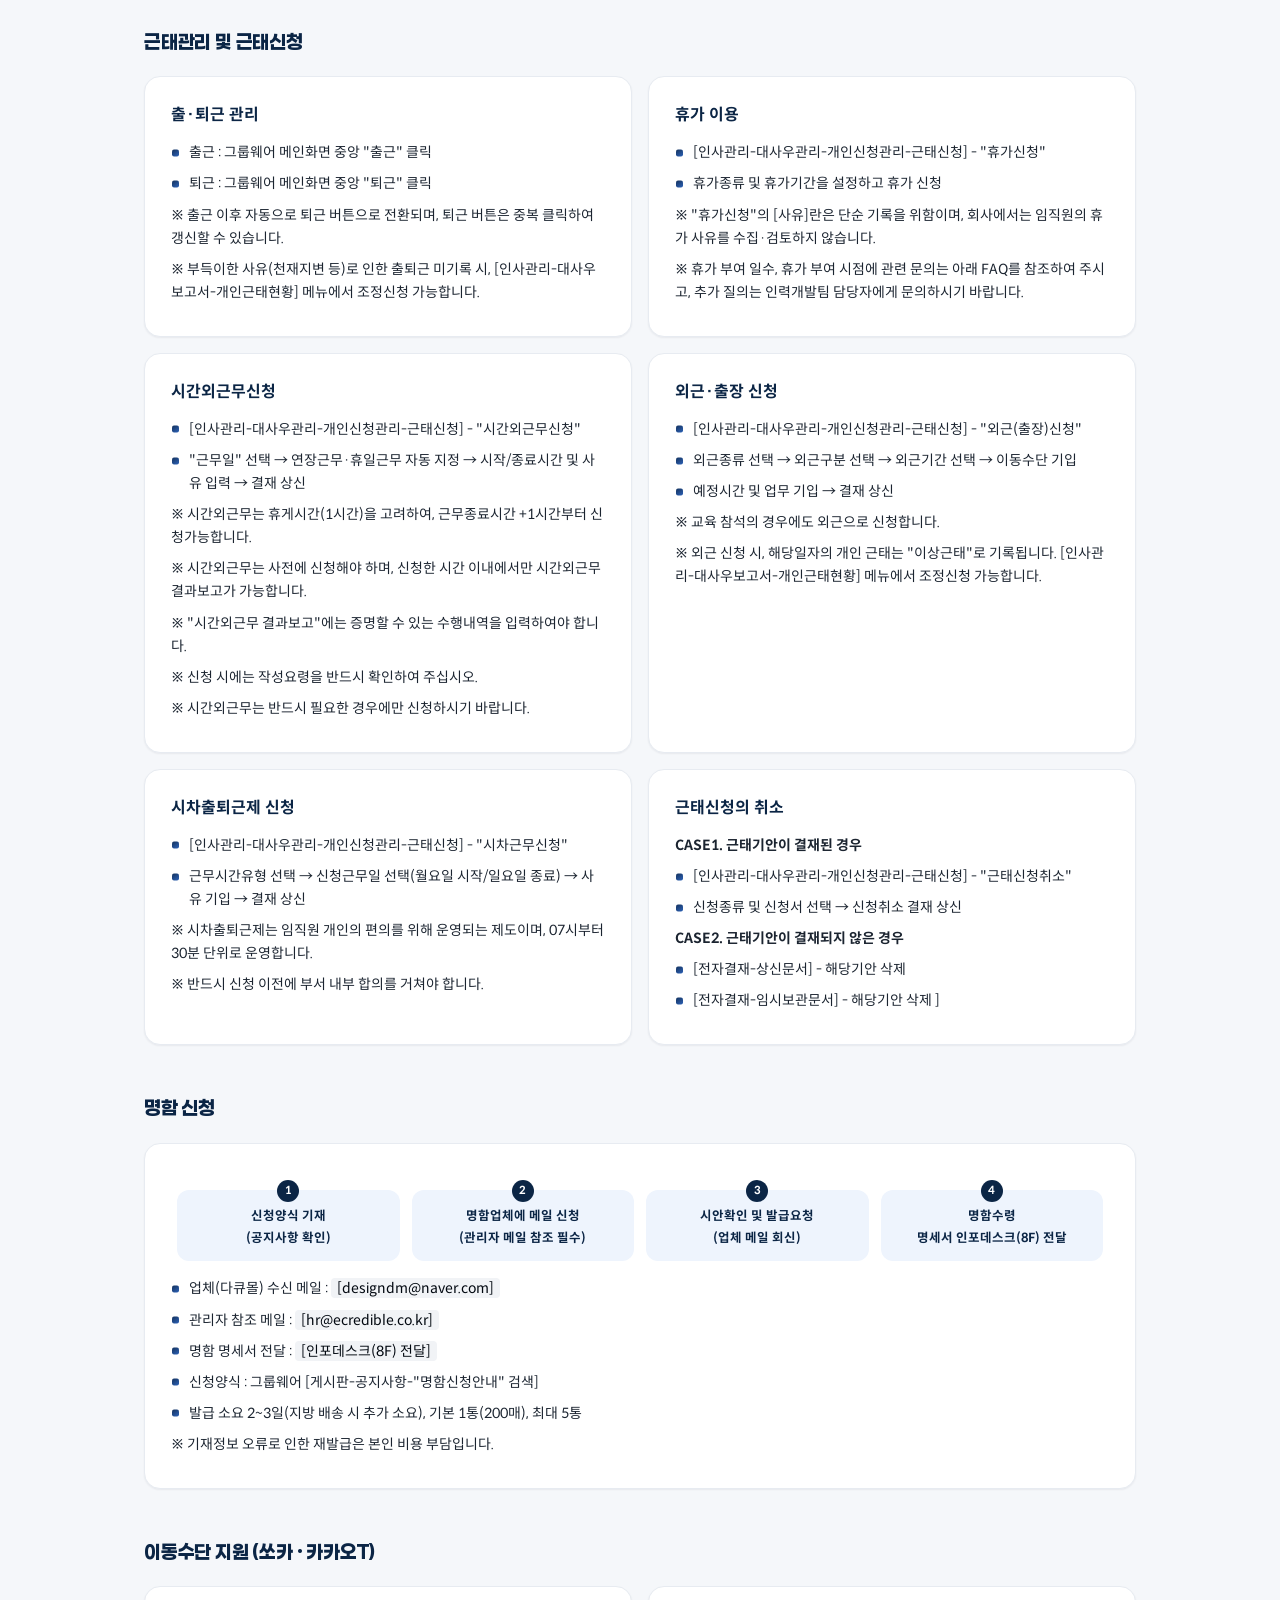
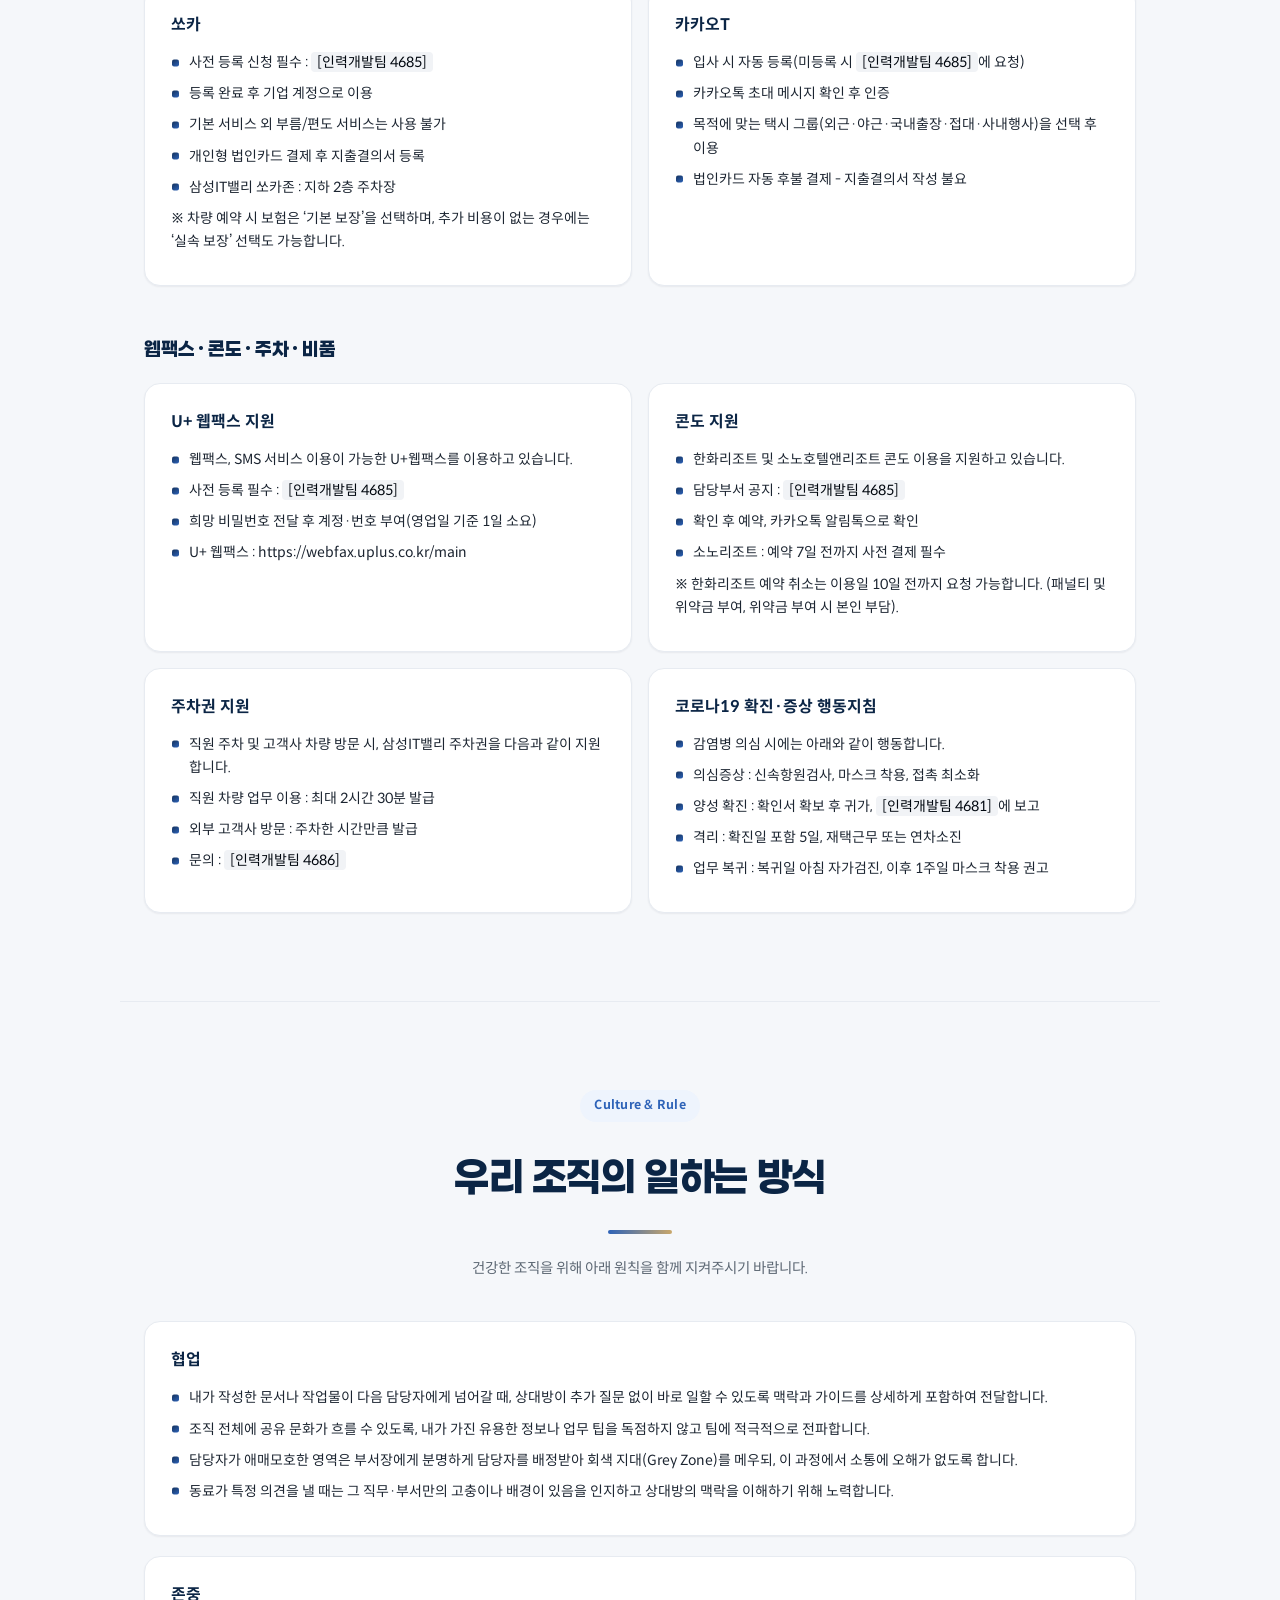
==== commit 3ad0e858: "Update resource reservation instructions and contacts" ====
--- a/ecredible-onboarding-repo (7)/index.html
+++ b/ecredible-onboarding-repo (7)/index.html
@@ -434,37 +434,36 @@
   <h3 class="sub-title">설비·자산 이용</h3>
   <div class="grid2">
     <div class="card">
-      <h4>회의실 예약</h4>
-      <ul>
-        <li>[자원] 탭 접속 - 필요한 자원 확인(법인차량·회의실·일반비품)</li>
-        <li>제목·일시·설비 입력 후 등록</li>
-        <li>차량 이용 시 운행일지 작성 필수(위치 : <span class="placeholder">[담당팀 문의]</span>)</li>
+      <h4>자원 예약 공통</h4>
+      <ul>
+        <li>[자원] 탭 접속 - 자원 예약 버튼 클릭 - 제목·일시·설비 입력 후 예약 완료</li>
+        <li>[자원] 탭 접속 - 일자 선택 - 필요한 자원 행에서 필요한 시간만큼 그리드 드래그 - 예약명 입력 후 예약 완료</li>
       </ul>
     </div>
     <div class="card">
       <h4>차량 예약</h4>
       <ul>
-        <li>[자원] 탭 접속 - 필요한 자원 확인(법인차량·회의실·일반비품)</li>
-        <li>제목·일시·설비 입력 후 등록</li>
-        <li>차량 이용 시 운행일지 작성 필수(위치 : <span class="placeholder">[담당팀 문의]</span>)</li>
-      </ul>
-    </div>
-    <div class="card">
-      <h4>자산·비품 대여</h4>
+        <li>자원 예약 이후, 8층 인력개발팀에서 법인차량 차키 수령</li>
+        <li>차량 이용 시 운행일지 작성 필수</li>
+        <li>운행일지 : <span class="placeholder">법인차량 번호 클릭 - 자원설명 참고</span>)</li>
+        <li>담당자 : <span class="placeholder">인력개발팀 4685</span>)</li>
+      </ul>
+    </div>
+    <div class="card">
+      <h4>비품 대여</h4>
       <div class="flow">
         <div class="flow-step">대여 가능 여부 확인</br>(인력개발팀)</div>
-        <div class="flow-step">물품대여 관리대장 작성</br>(대장 및 그룹웨어-[자원])</div>
+        <div class="flow-step">물품대여 관리대장 작성</br>(대장 or 그룹웨어)</div>
         <div class="flow-step">수령·이용</div>
         <div class="flow-step">반납·장부 기록</div>
       </div>
-      <p style="font-size:13px; color:var(--ink-soft);">※ 대여가능 자산 : 빔프로젝터(스크린 포함)·포켓와이파이·공구 등</p>
-    </div>
-    <div class="card">
-      <h4>차량 예약</h4>
-      <ul>
-        <li>[자원] 탭 접속 - 필요한 자원 확인(법인차량·회의실·일반비품)</li>
-        <li>제목·일시·설비 입력 후 등록</li>
-        <li>차량 이용 시 운행일지 작성 필수(위치 : <span class="placeholder">[담당팀 문의]</span>)</li>
+      <p style="font-size:13px; color:var(--ink-soft);">※ 대여가능 비품 : 빔프로젝터(스크린 포함)·포켓와이파이·공구 등</p>
+    </div>
+    <div class="card">
+      <h4>전산장비·소프트웨어 요청</h4>
+      <ul>
+        <li>필요 시, "IT장비문서함" 기안 상신</li>
+        <li>담당자 : <span class="placeholder">인프라보안팀 4637</span></li>
       </ul>
     </div>
   </div>
@@ -478,7 +477,7 @@
     <span class="section-label">Policy</span>
     <h2 class="section-title">회사 제도 안내</h2>
     <div class="title-rule"></div>
-    <p class="section-desc">직급 체계부터 평가, 복리후생, 노동조합까지 알아두어야 할 제도입니다.</p>
+    <p class="section-desc">직급 체계, 평가, 복리후생, 노동조합 등 제도 안내입니다.</p>
   </div>
 
   <h3 class="sub-title">직급 및 호칭</h3>
@@ -564,8 +563,8 @@
       <li>임금·단체협약 교섭, 노사협의회, 타운홀 미팅 등 정기활동을 수행합니다.</li>
     </ul>
     <div class="access-box">
-      담당자 : <span class="placeholder">[노조위원장 김기동]</span><br>
-      연락처 : <span class="placeholder">[노동조합 4869]</span><br>
+      담당자 : <span class="placeholder">이크레더블 노동조합 위원장 김기동</span><br>
+      연락처 : <span class="placeholder">노동조합 4869</span><br>
       사무실 : 본사 8층, 8F-5 회의실 좌측(세미나실 우측)
     </div>
   </div>
@@ -578,7 +577,7 @@
       <div class="flow-step">게시판 - 공지사항·사내규정 확인</div>
     </div>
     <p style="font-size:13px; color:var(--ink-soft);">※ 확인 항목 : 사내규정 전체, 주요 공지사항, 인사발령, 유의사항 등</p>
-    <div class="cred-box"><b>그룹웨어 계정</b> <span class="placeholder">[본인 사번]</span> &nbsp;/&nbsp; <b>암호</b> <span class="placeholder">[초기화면에서 확인 가능]</span></div>
+    <div class="cred-box"><b>그룹웨어 계정</b> <span class="placeholder">본인 사번</span> &nbsp;/&nbsp; <b>암호</b> <span class="placeholder">초기화면에서 확인 가능</span></div>
   </div>
 </section>
 
@@ -597,7 +596,7 @@
       <li>위와 같은 의무에 근거하여 가장 안전한 업무 환경을 확보하고자 사내 모든 PC와 시스템에 필수 보안솔루션(문서보안 DRM, 정보유출방지 DLP, 망연계 솔루션 등) 설치 및 운영을 의무화하고 있습니다.</span></li>
       <li>이는 단순한 사내 정책을 넘어, 강력한 법적 규제 준수와 사이버 위협으로부터의 안전성 확보를 위한 필수 조치입니다.</span></li>
       <li>다소 불편함이 있으시더라도, 신뢰받는 보안 환경 조성을 위해 신규 입사자 여러분의 적극적인 이해와 협조를 당부드립니다.</li>
-      <li class="no-bullet">※ 내부 시스템* 이용 및 계정 안내 : [게시판 - IT공지사항] 혹은 <span class="placeholder">[인프라보안팀 안내]</span></li>
+      <li class="no-bullet">※ 내부 시스템* 이용 및 계정 안내 : [게시판 - IT공지사항] 혹은 <span class="placeholder">인프라보안팀 4633</span></li>
       <li class="no-bullet">(*) 그룹웨어 · 메신저 · 웹메일(외부망) · ECM · 보안 솔루션 · 망연계 솔루션 · 원격근무 솔루션 등</li>
     </ul>
   </div>
@@ -801,26 +800,26 @@
   </div>
   <div class="sos-grid">
     <div class="sos-card">
-      <h3>PC 및 전산 장비 고장</h3>
+      <h3>PC 및 전산 장비 고장·장애</h3>
       <p>전산 장비 A/S는 담당 협력업체에 문의합니다.</p>
       <p>네트워크·계정 문제는 인프라보안팀에 문의합니다.</p>
-      <p class="contact">문의처 : <span class="placeholder">[인프라보안팀 ]</span></p>
+      <p class="contact">문의처 : <span class="placeholder">[인프라보안팀 4637]</span></p>
     </div>
     <div class="sos-card">
       <h3>출입, 명함, 사무 비품 문의</h3>
       <p>출입 등록, 명함 신청, 쏘카·카카오T·웹팩스·콘도 등록은 인력개발팀에 문의합니다.</p>
-      <p class="contact">담당자 : <span class="placeholder">[담당팀 문의]</span></p>
+      <p class="contact">담당자 : <span class="placeholder">[인력개발팀 4685]</span></p>
     </div>
     <div class="sos-card">
       <h3>복리후생 및 인사제도 문의</h3>
       <p>복리후생 세부 내용은 그룹웨어 사내규정에서 확인합니다.</p>
       <p>추가 문의는 인력개발팀에 연락합니다.</p>
-      <p class="contact">담당자 : <span class="placeholder">[담당팀 문의]</span></p>
+      <p class="contact">담당자 : <span class="placeholder">[인력개발팀 4685]</span></p>
     </div>
     <div class="sos-card">
       <h3>노동조합 관련 문의</h3>
       <p>노동조합 가입 및 상담은 지부 담당자에게 문의합니다.</p>
-      <p class="contact">담당자 : <span class="placeholder">[담당팀 문의]</span></p>
+      <p class="contact">담당자 : <span class="placeholder">[노동조합 4869]</span></p>
     </div>
   </div>
 
@@ -836,7 +835,7 @@
     </div>
     <div class="faq-item">
       <div class="faq-q">노트북이나 빔프로젝터를 대여하고 싶어요.</div>
-      <div class="faq-a">DX전략팀 또는 인력개발팀에 대여 가능 여부를 확인한 뒤, [물품대여 관리대장]을 작성하고 수령합니다.</div>
+      <div class="faq-a">인력개발팀에 대여 가능 여부를 확인한 뒤, [물품대여 관리대장]을 작성하고 수령합니다.</div>
     </div>
     <div class="faq-item">
       <div class="faq-q">ECM에 저장한 파일을 외부로 반출하려면 어떻게 하나요?</div>
@@ -844,7 +843,7 @@
     </div>
     <div class="faq-item">
       <div class="faq-q">원격근무 계정은 어떻게 신청하나요?</div>
-      <div class="faq-a">업무상 필요한 경우, 전산장비 신청 기안을 통해 원격근무 계정을 부여받습니다.</div>
+      <div class="faq-a">업무상 필요한 경우, 기안 신청을 통해 원격근무 계정을 부여받습니다.</div>
     </div>
   </div>
 
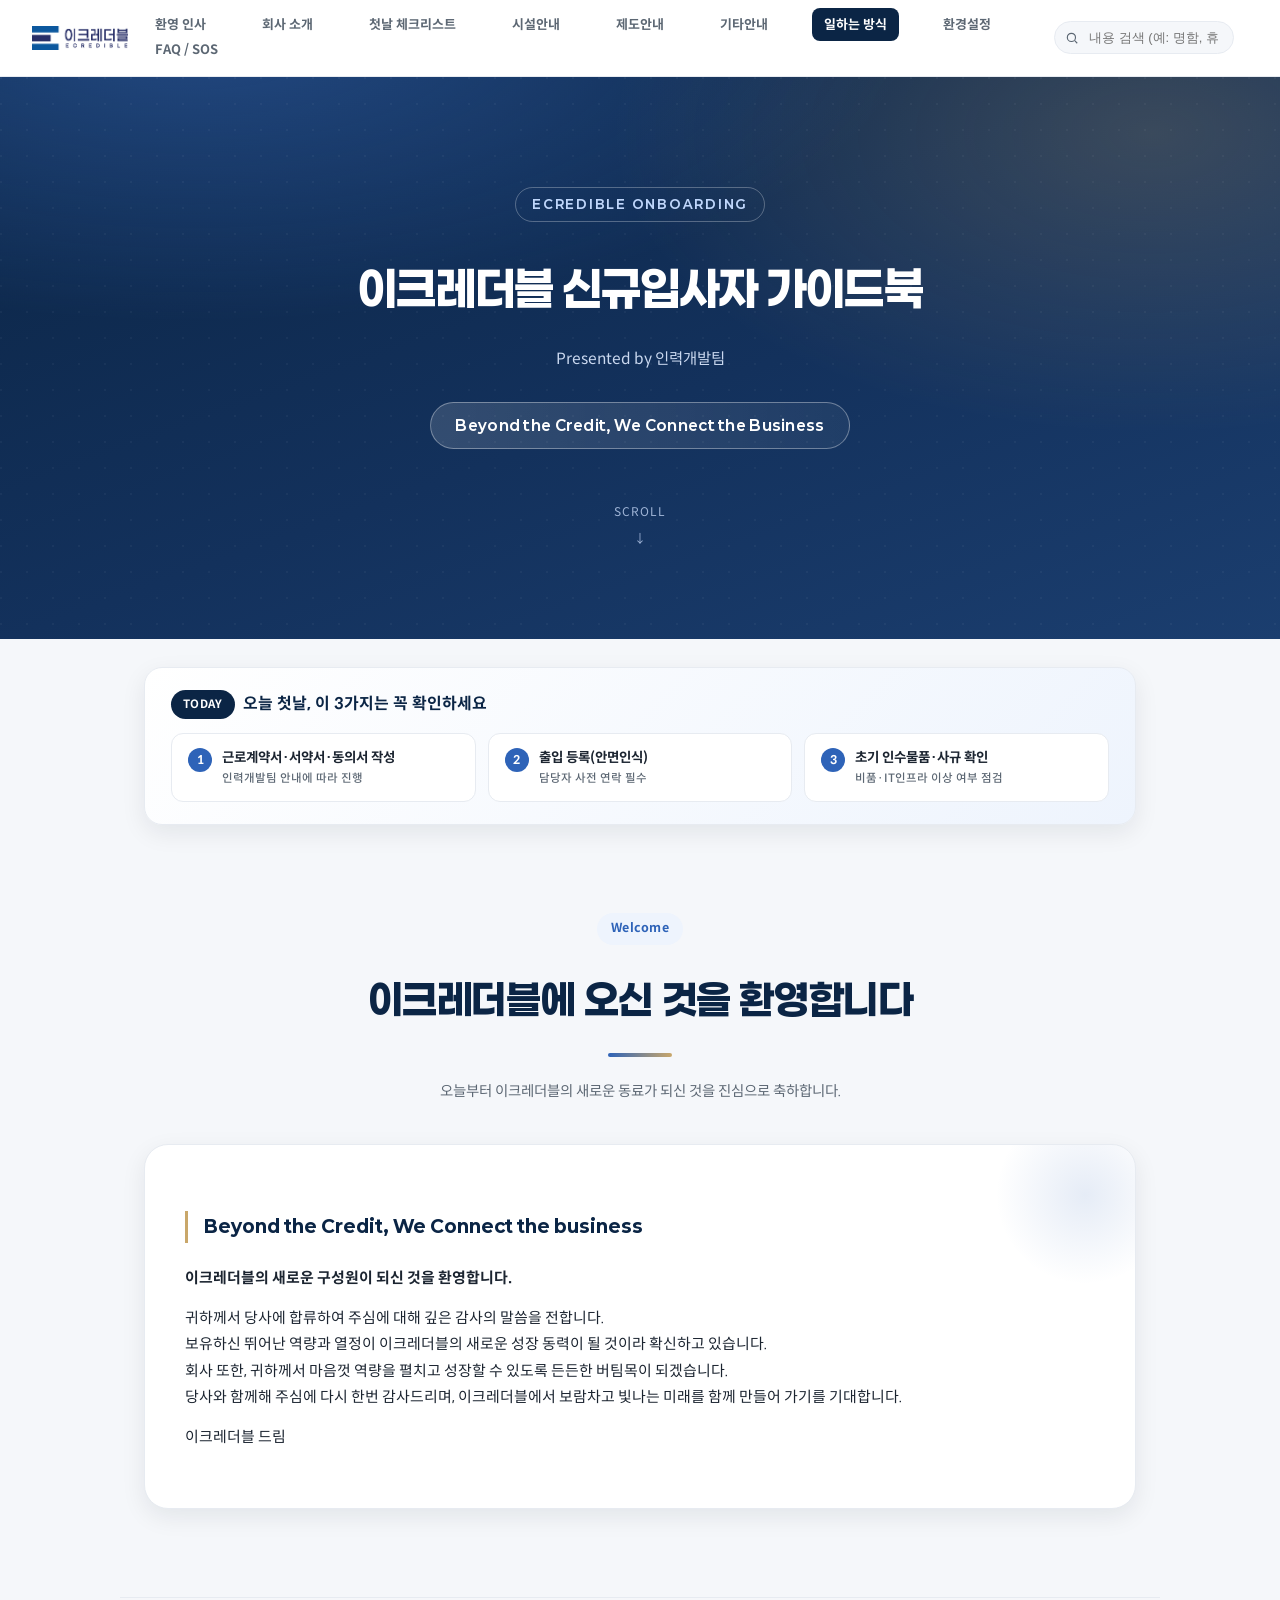
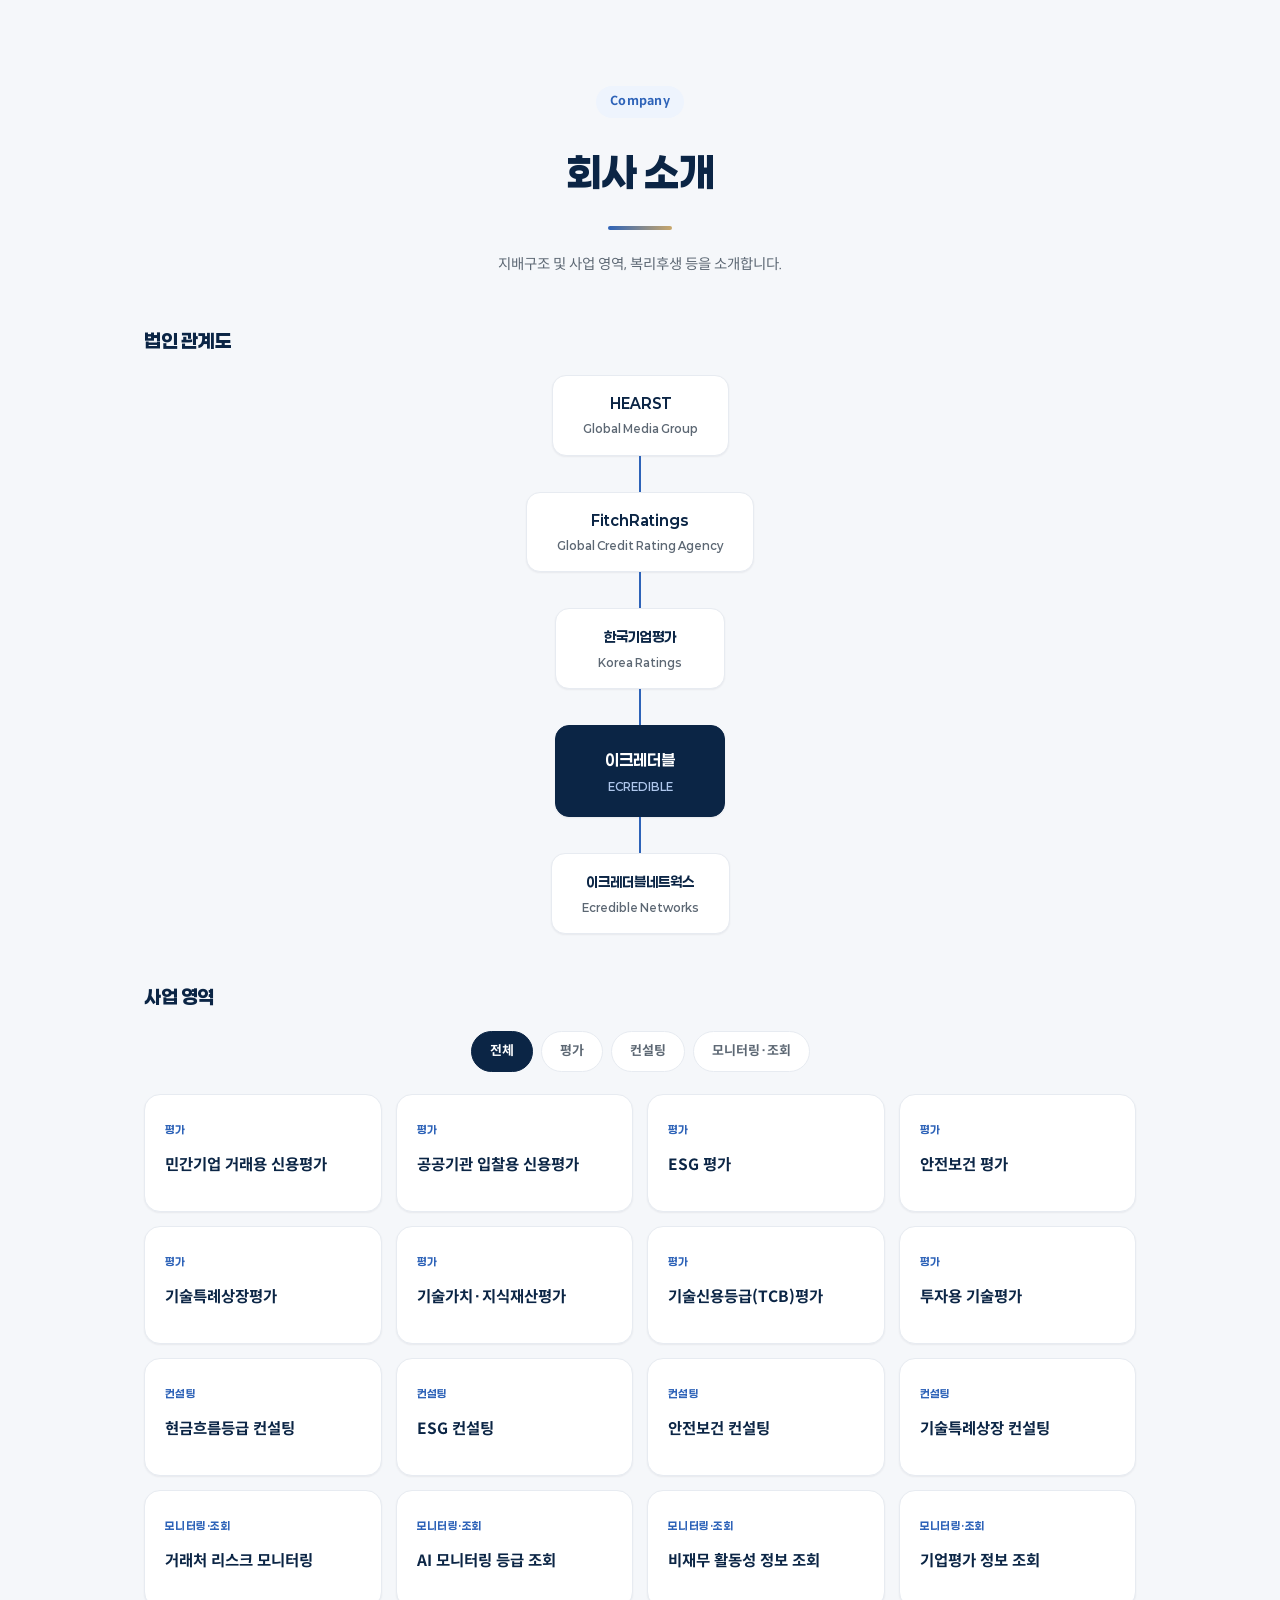
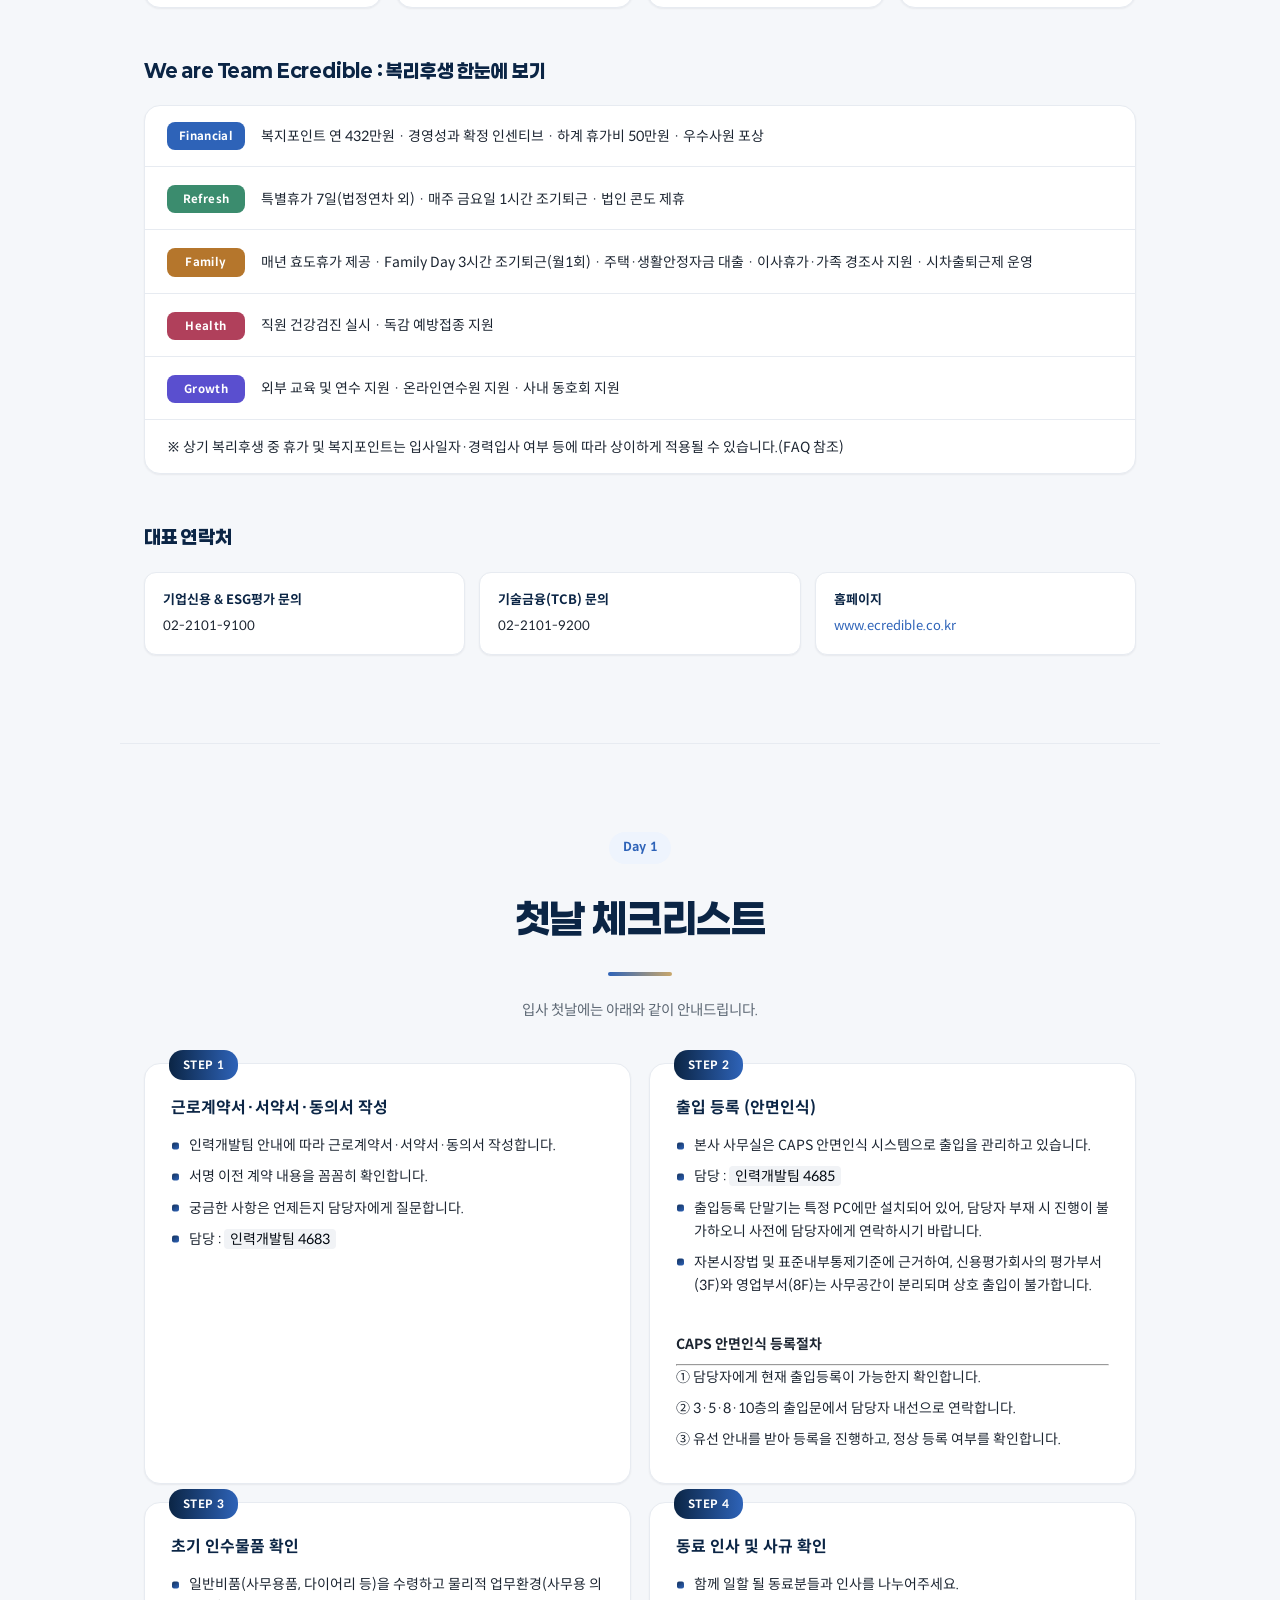
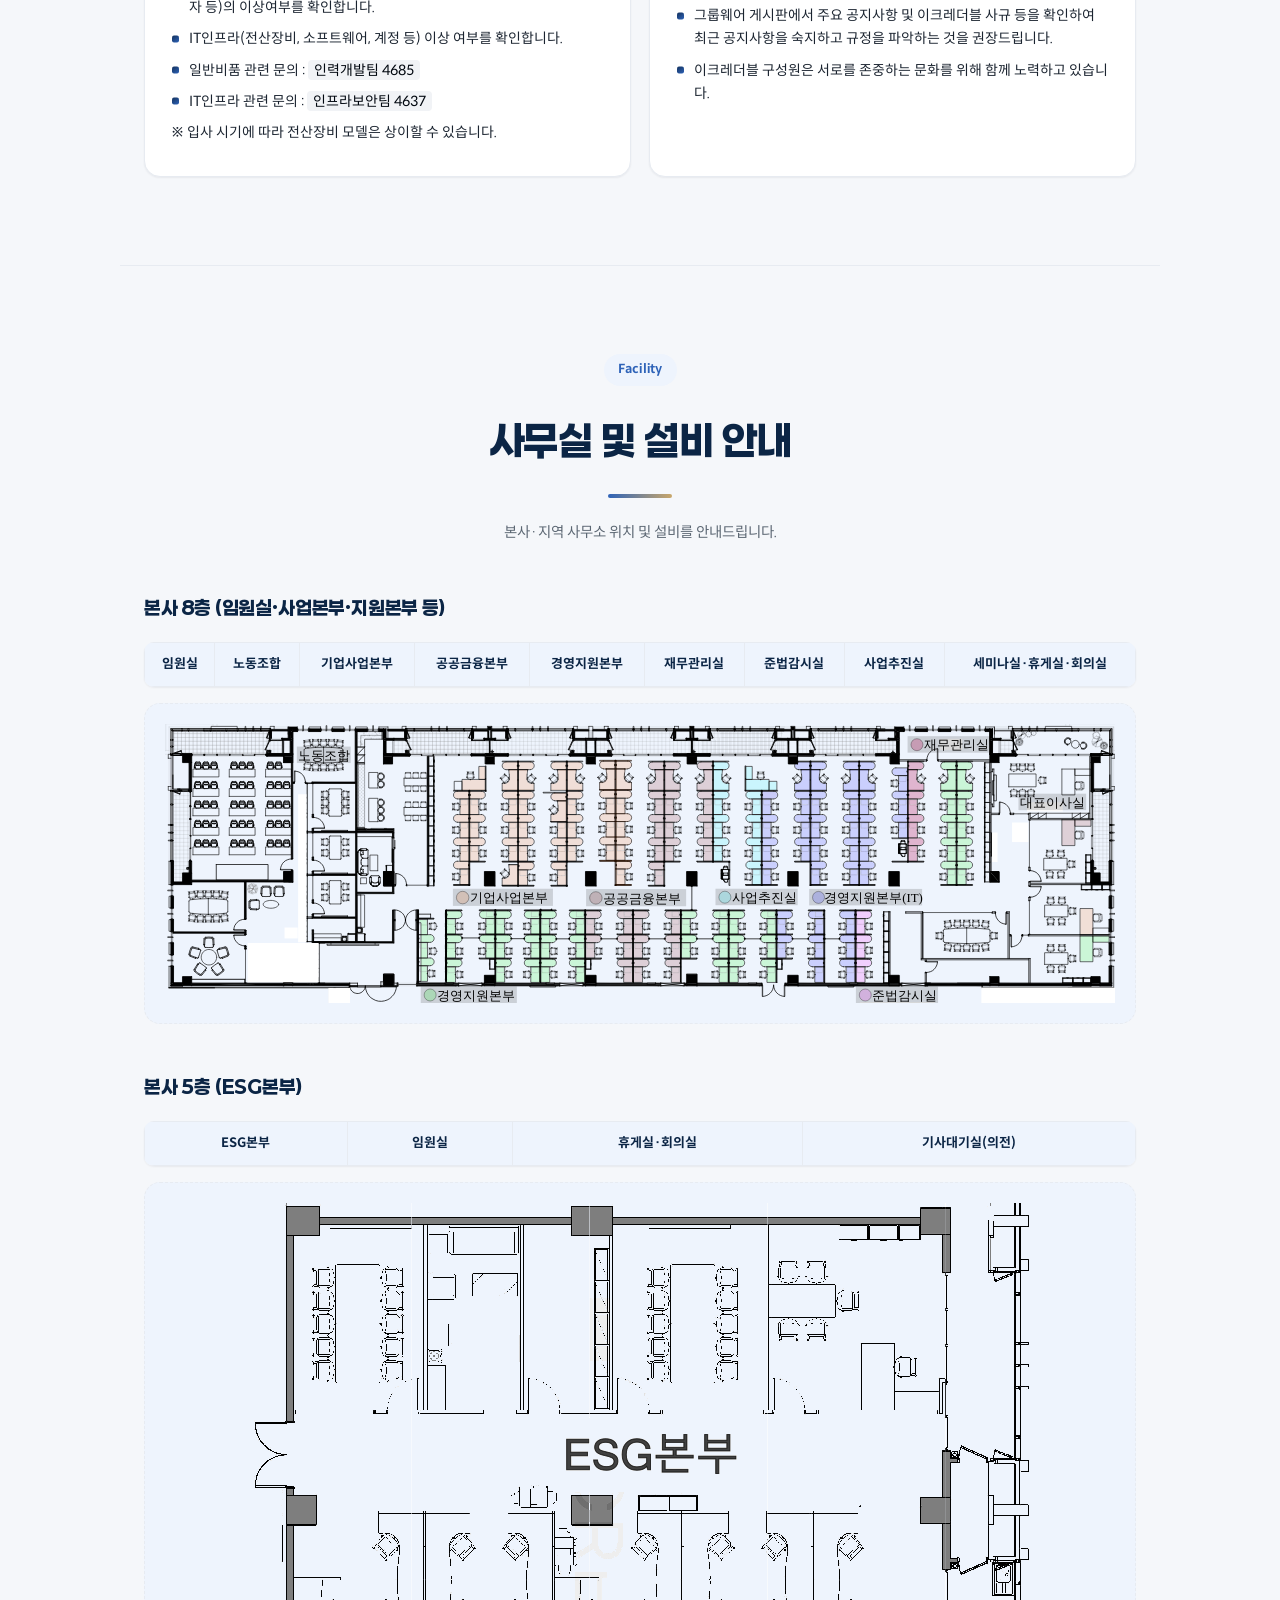
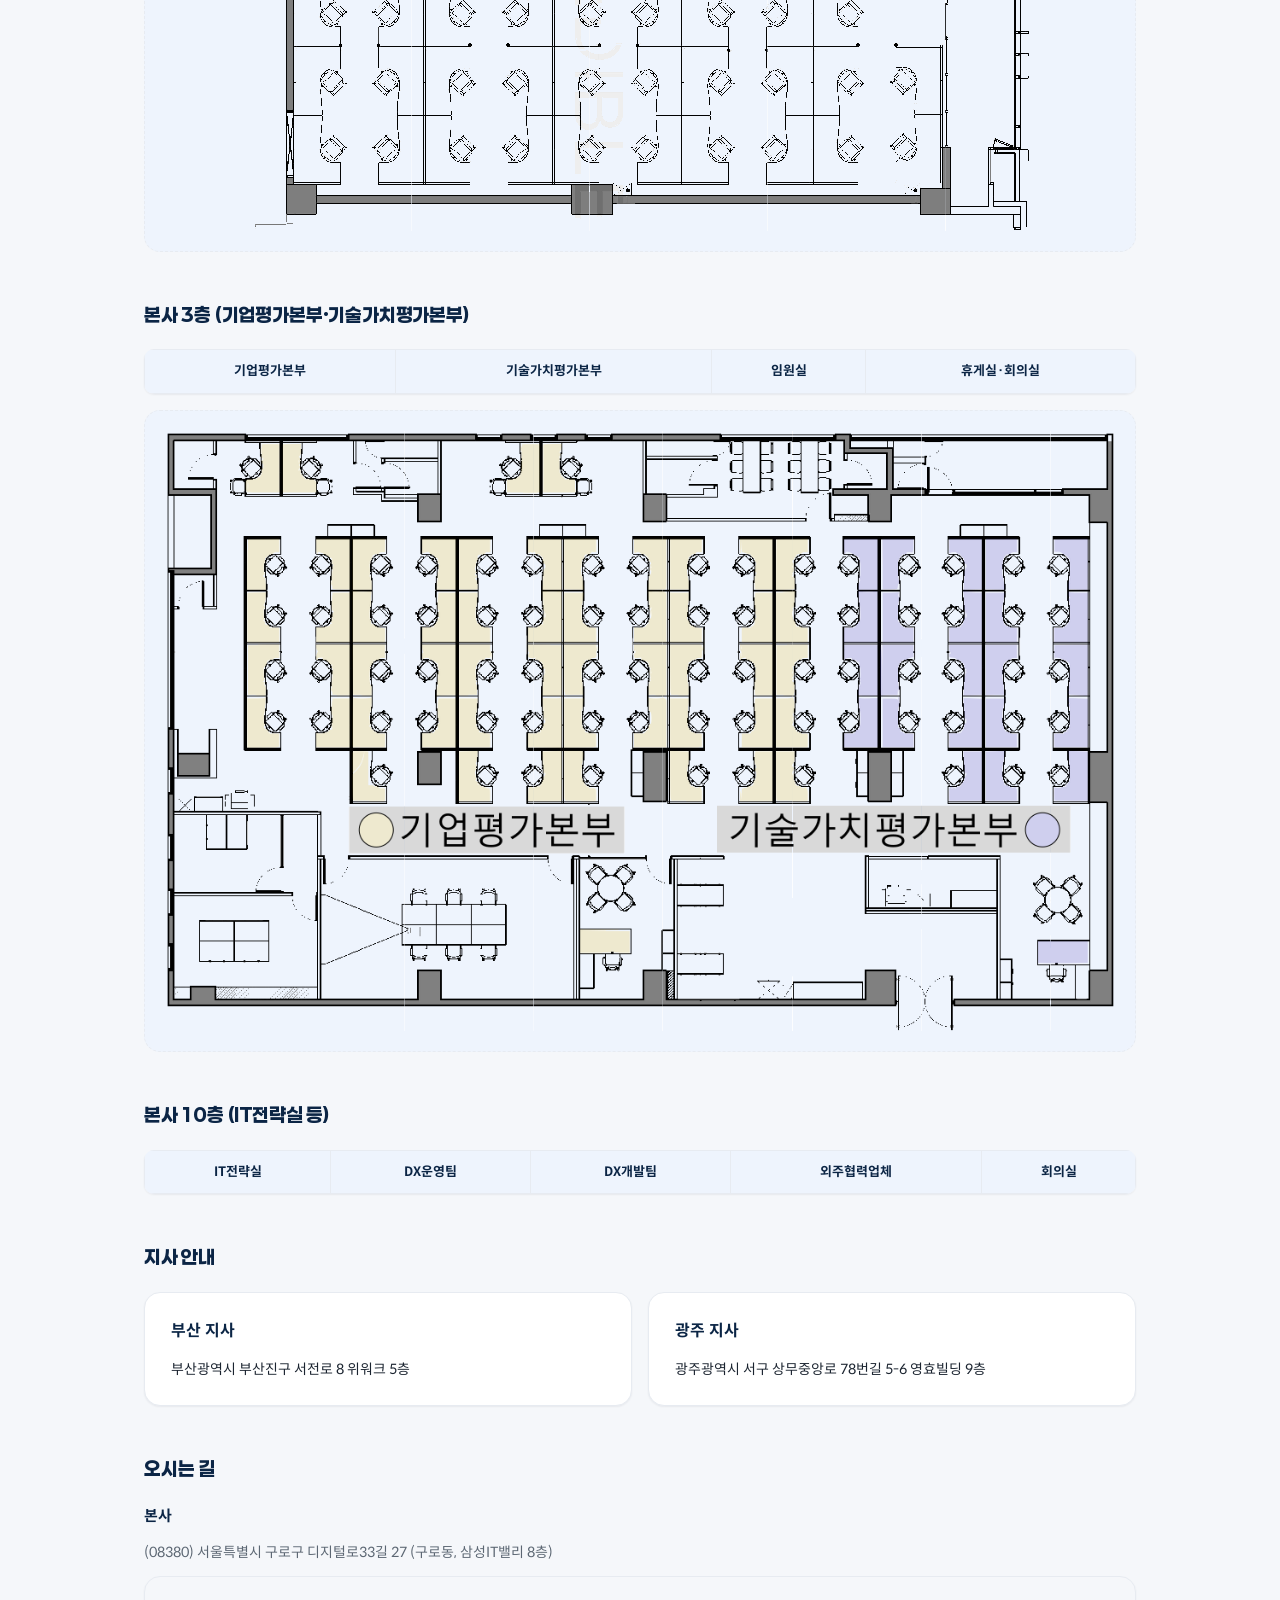
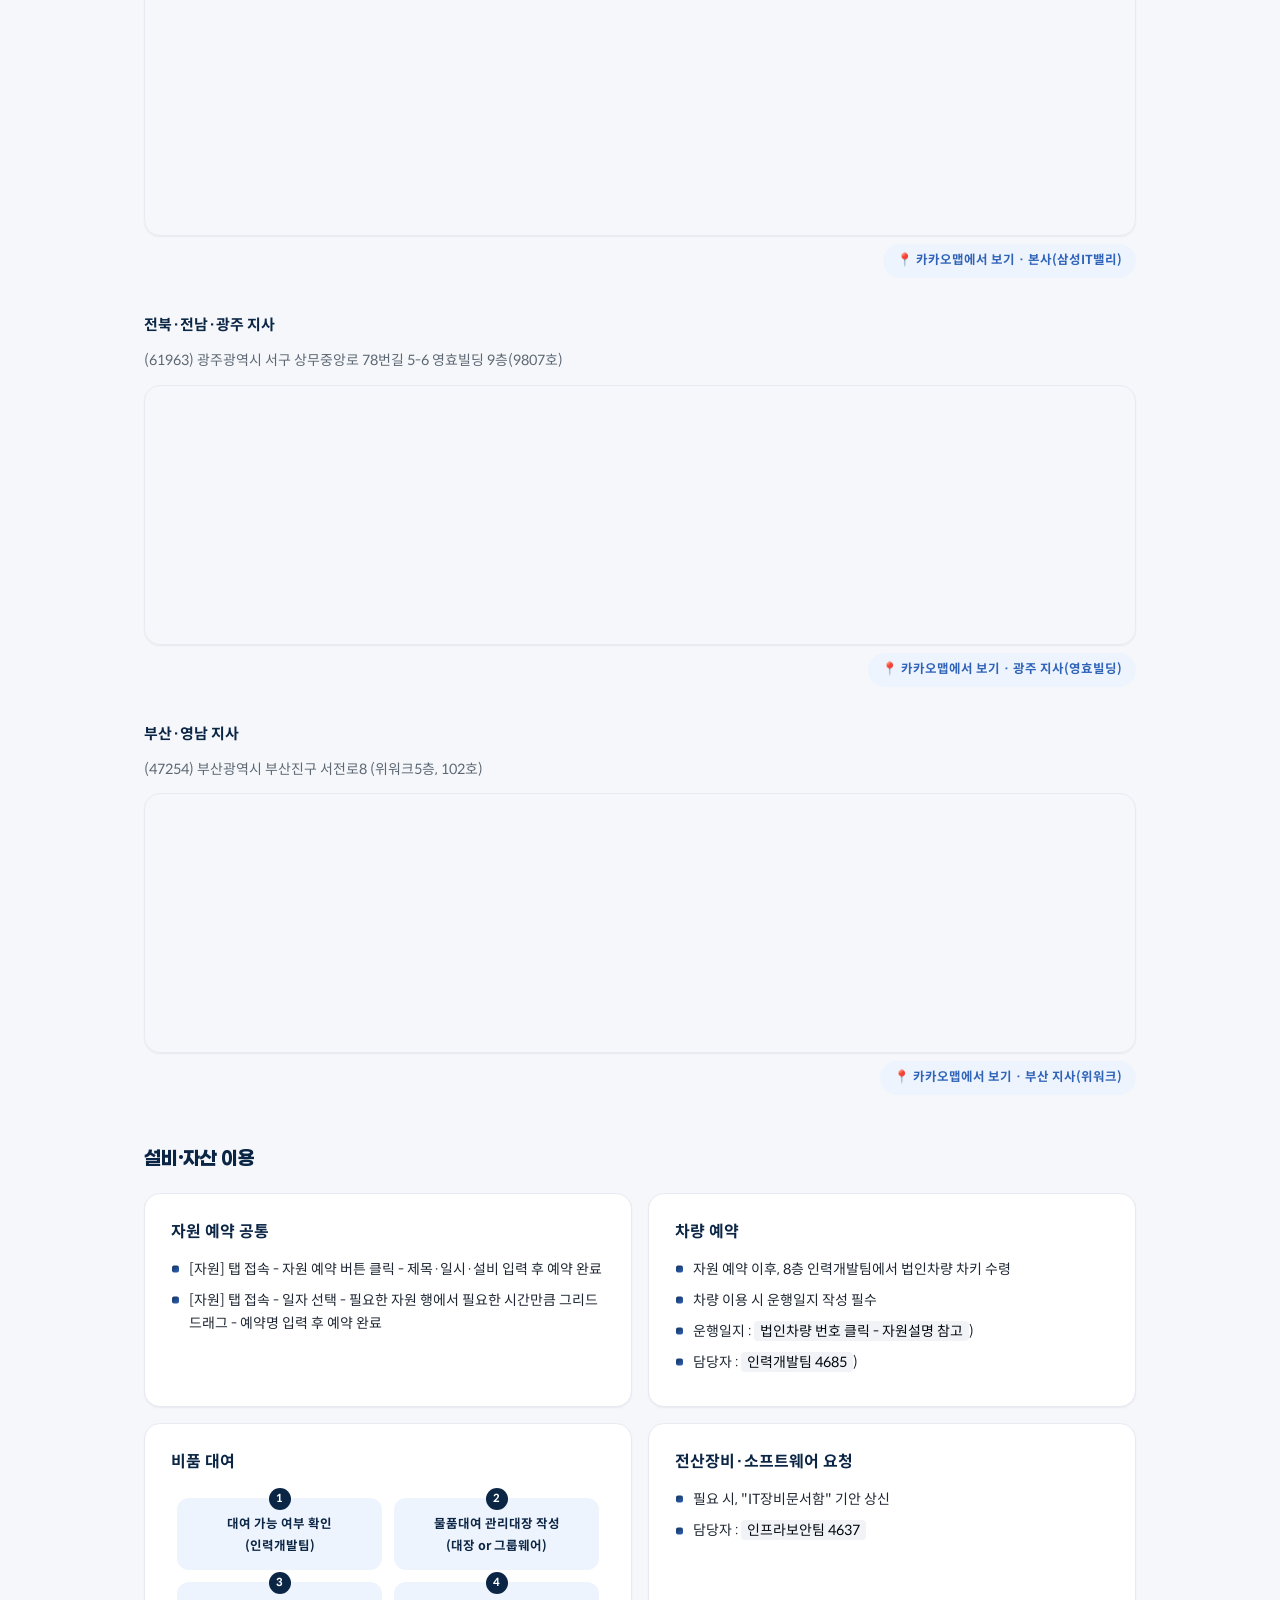
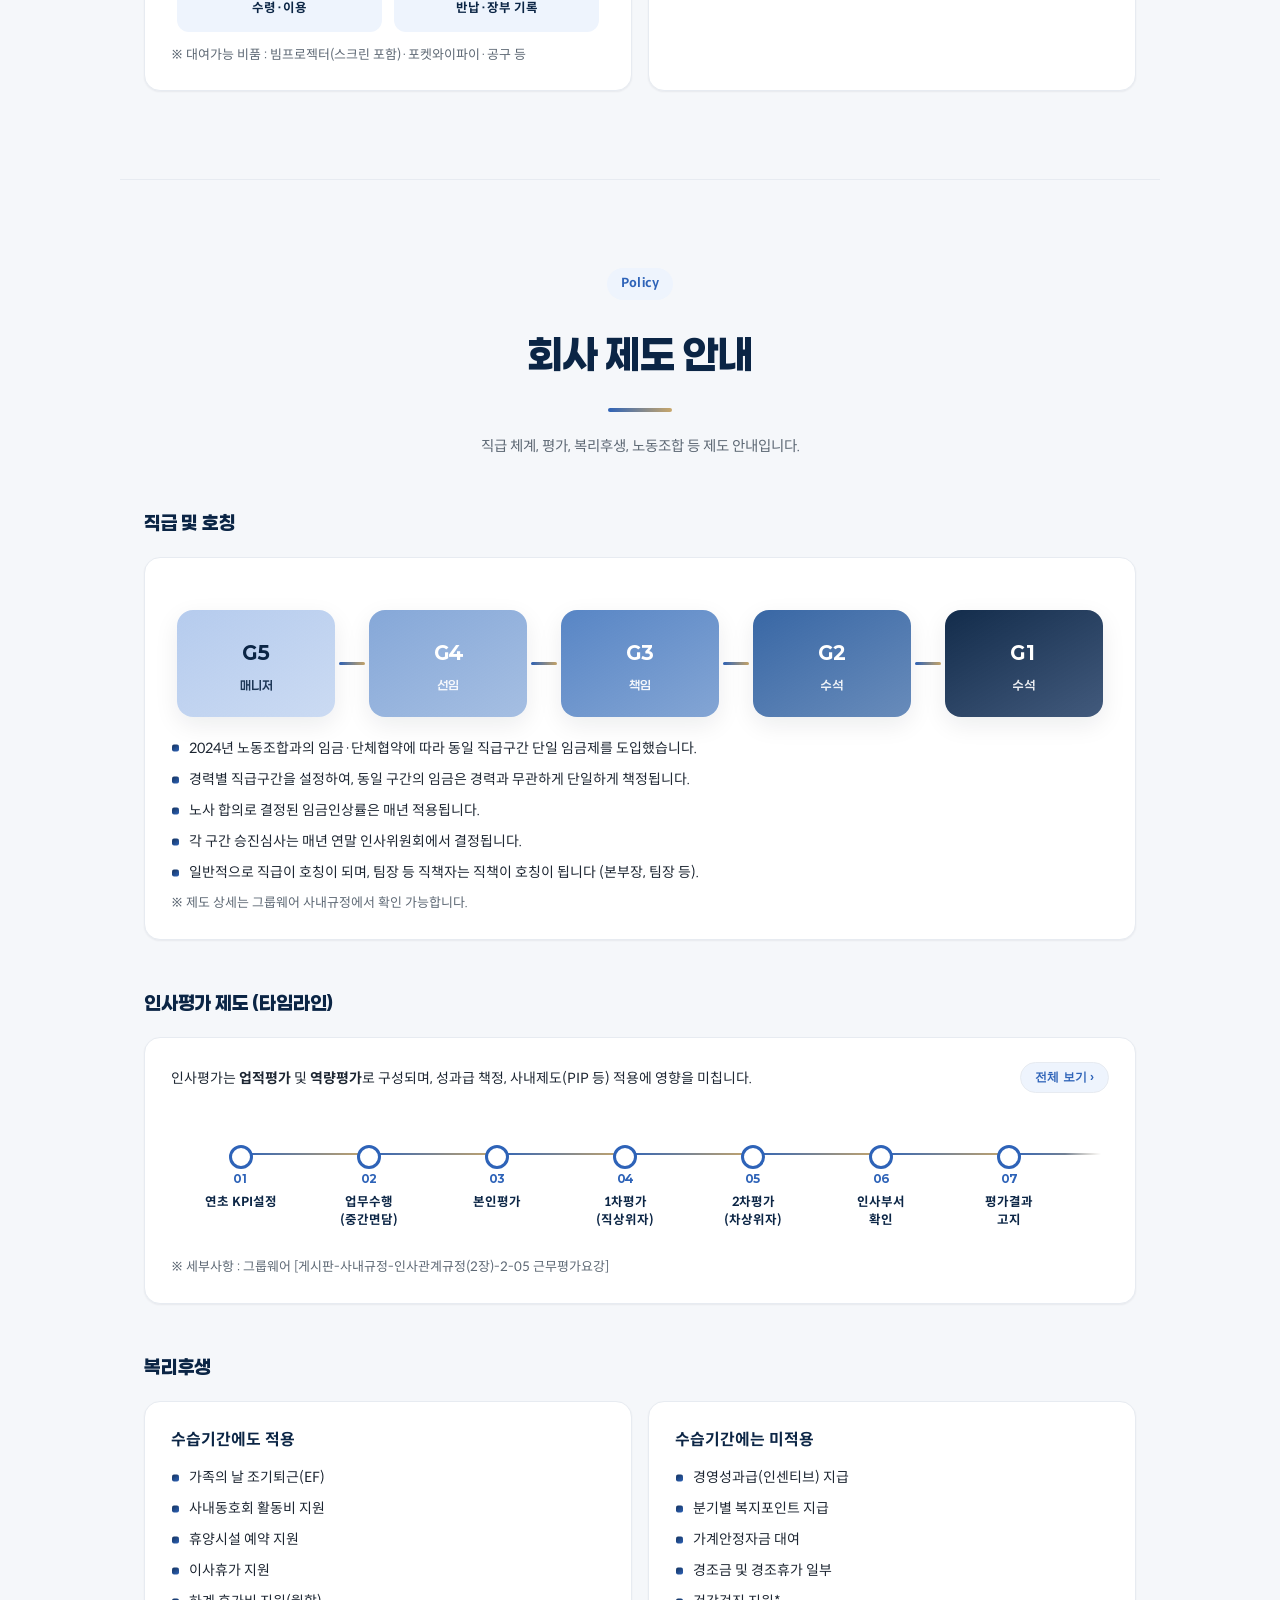
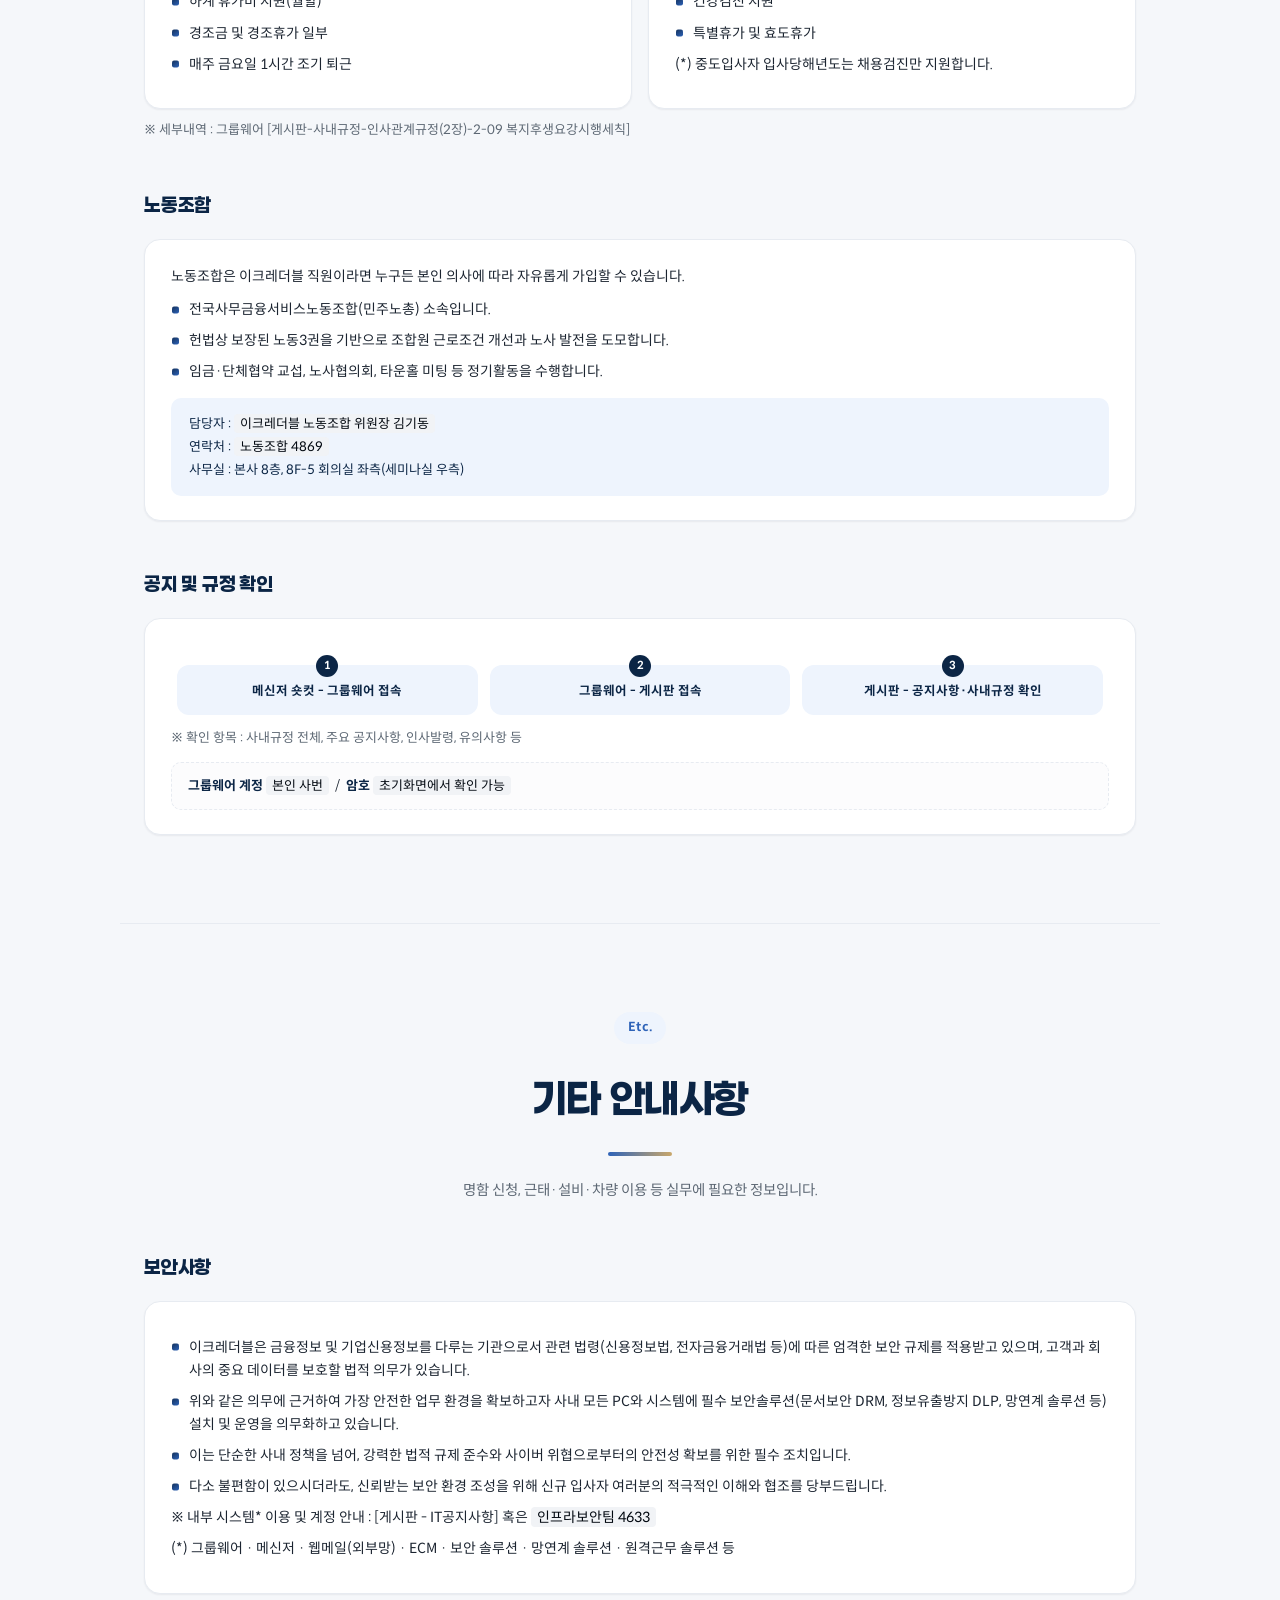
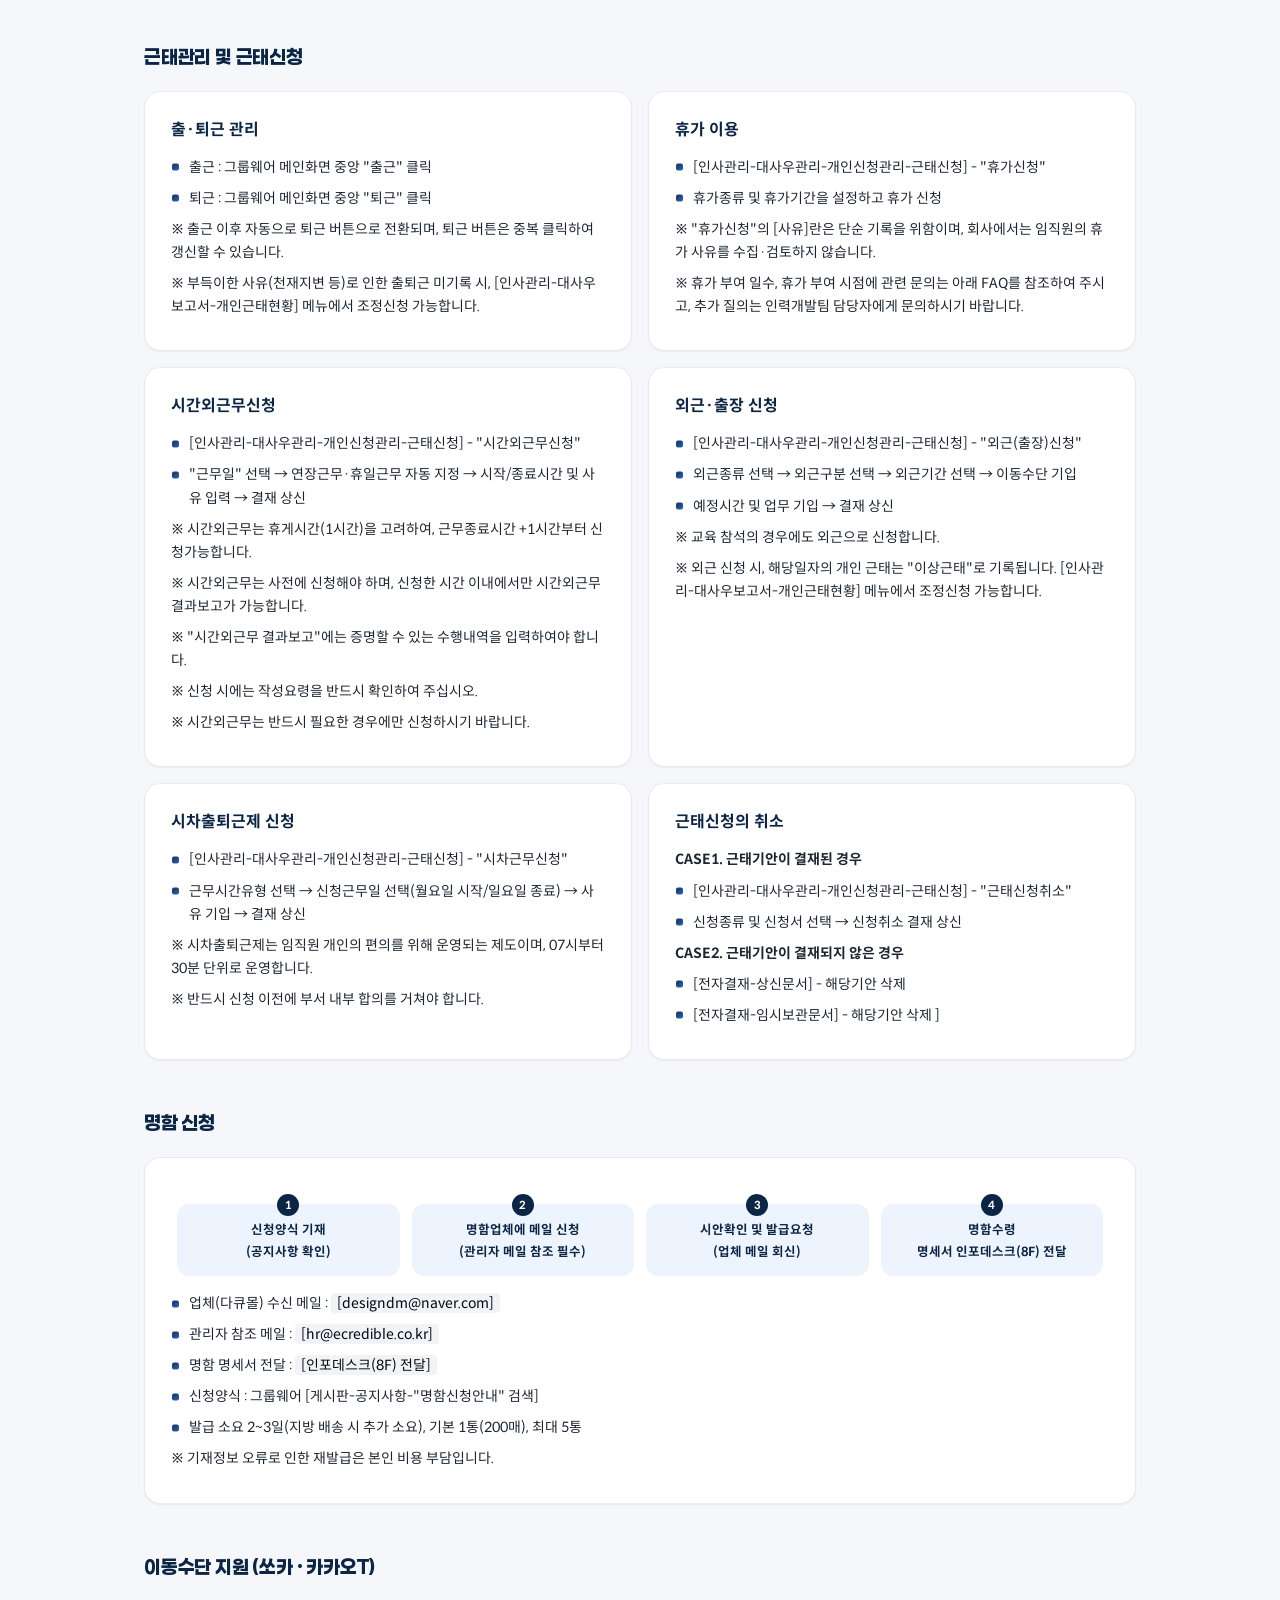
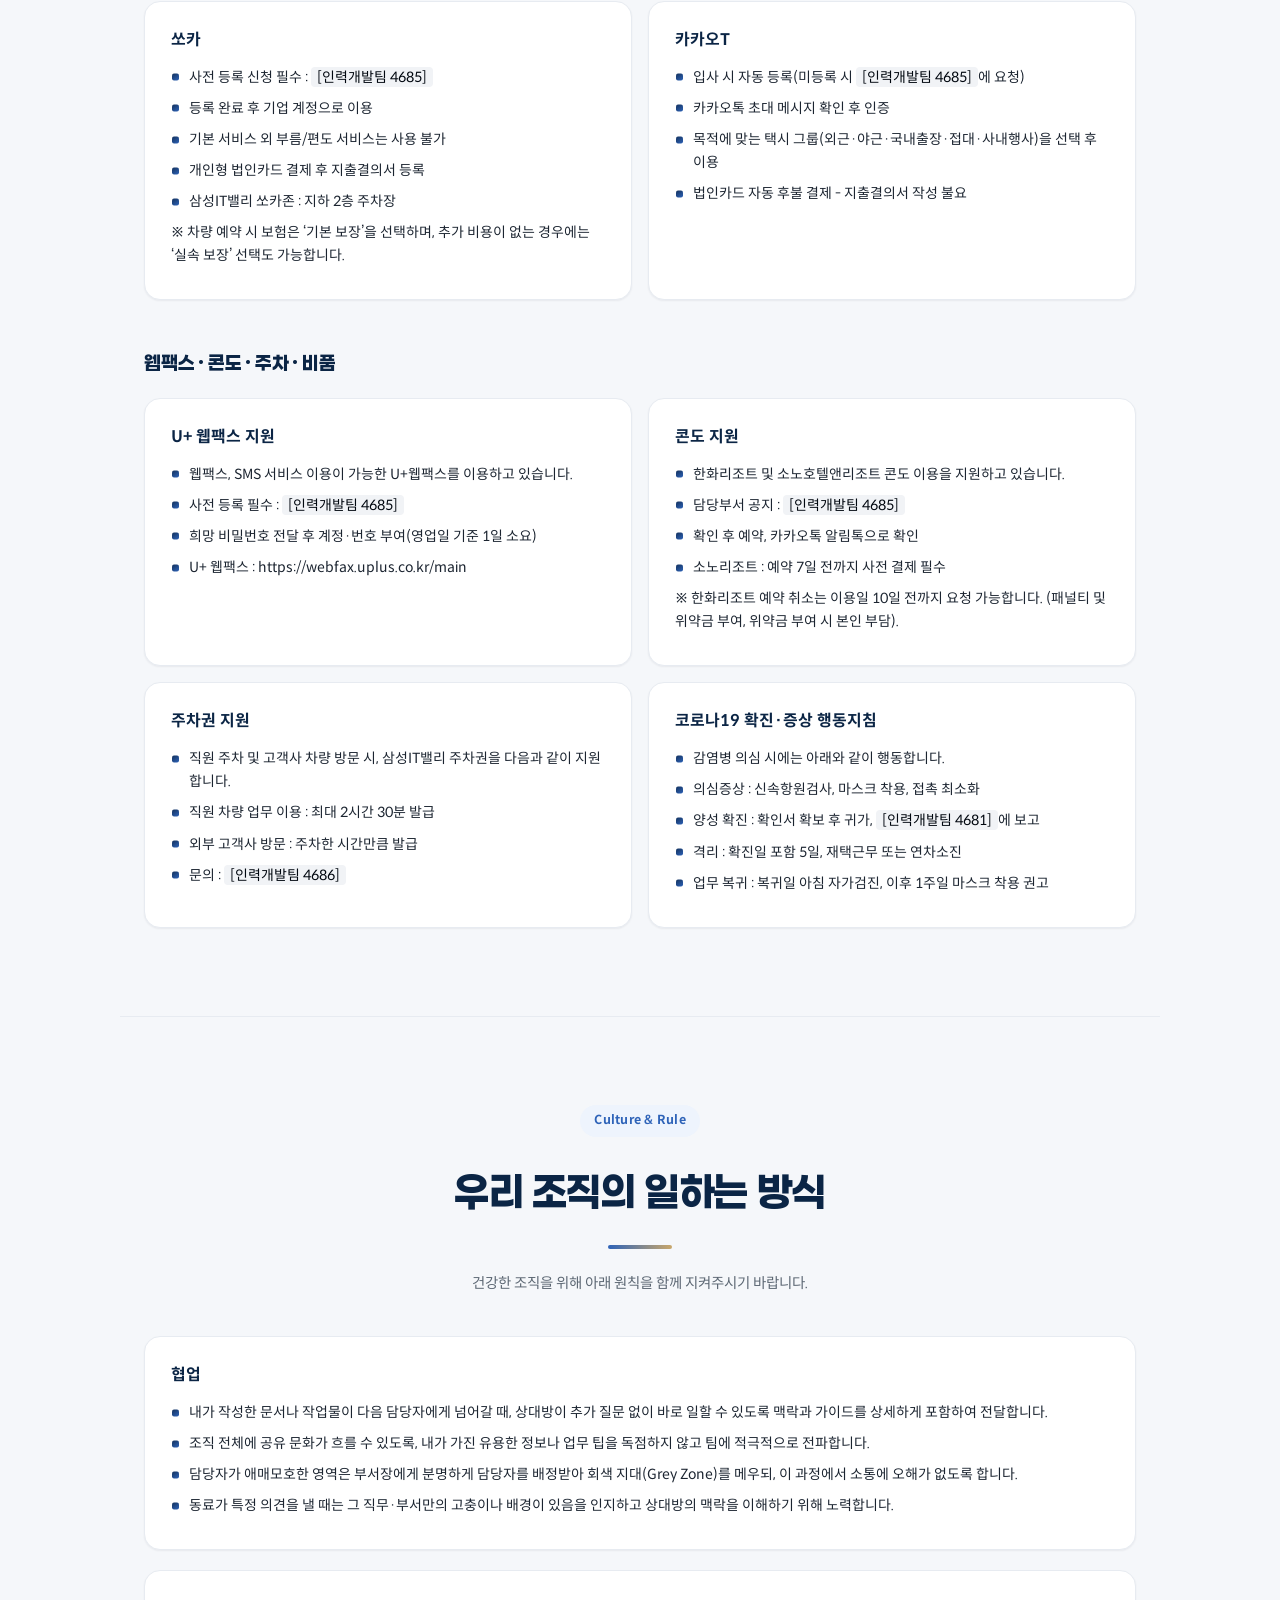
==== commit 585ff3fc: "Enhance top navigation styles and active link behavior Added styles for top navigation menu layout a" ====
--- a/ecredible-onboarding-repo (7)/index.html
+++ b/ecredible-onboarding-repo (7)/index.html
@@ -45,6 +45,18 @@
   }
 
   /* ===== 추가 기능 2 : scrollspy 활성 메뉴 강조 ===== */
+  .topnav ul {
+  display: flex;
+  list-style: none;
+  padding: 0;
+  margin: 0 auto; /* 좌우 마진을 auto로 주어 남는 공간의 중앙에 배치 */
+  }
+
+  .topnav ul li {
+  margin: 0 15px;
+  }
+
+  
   .topnav ul a.active{
     color:#fff; background:var(--navy,#0B2545);
   }
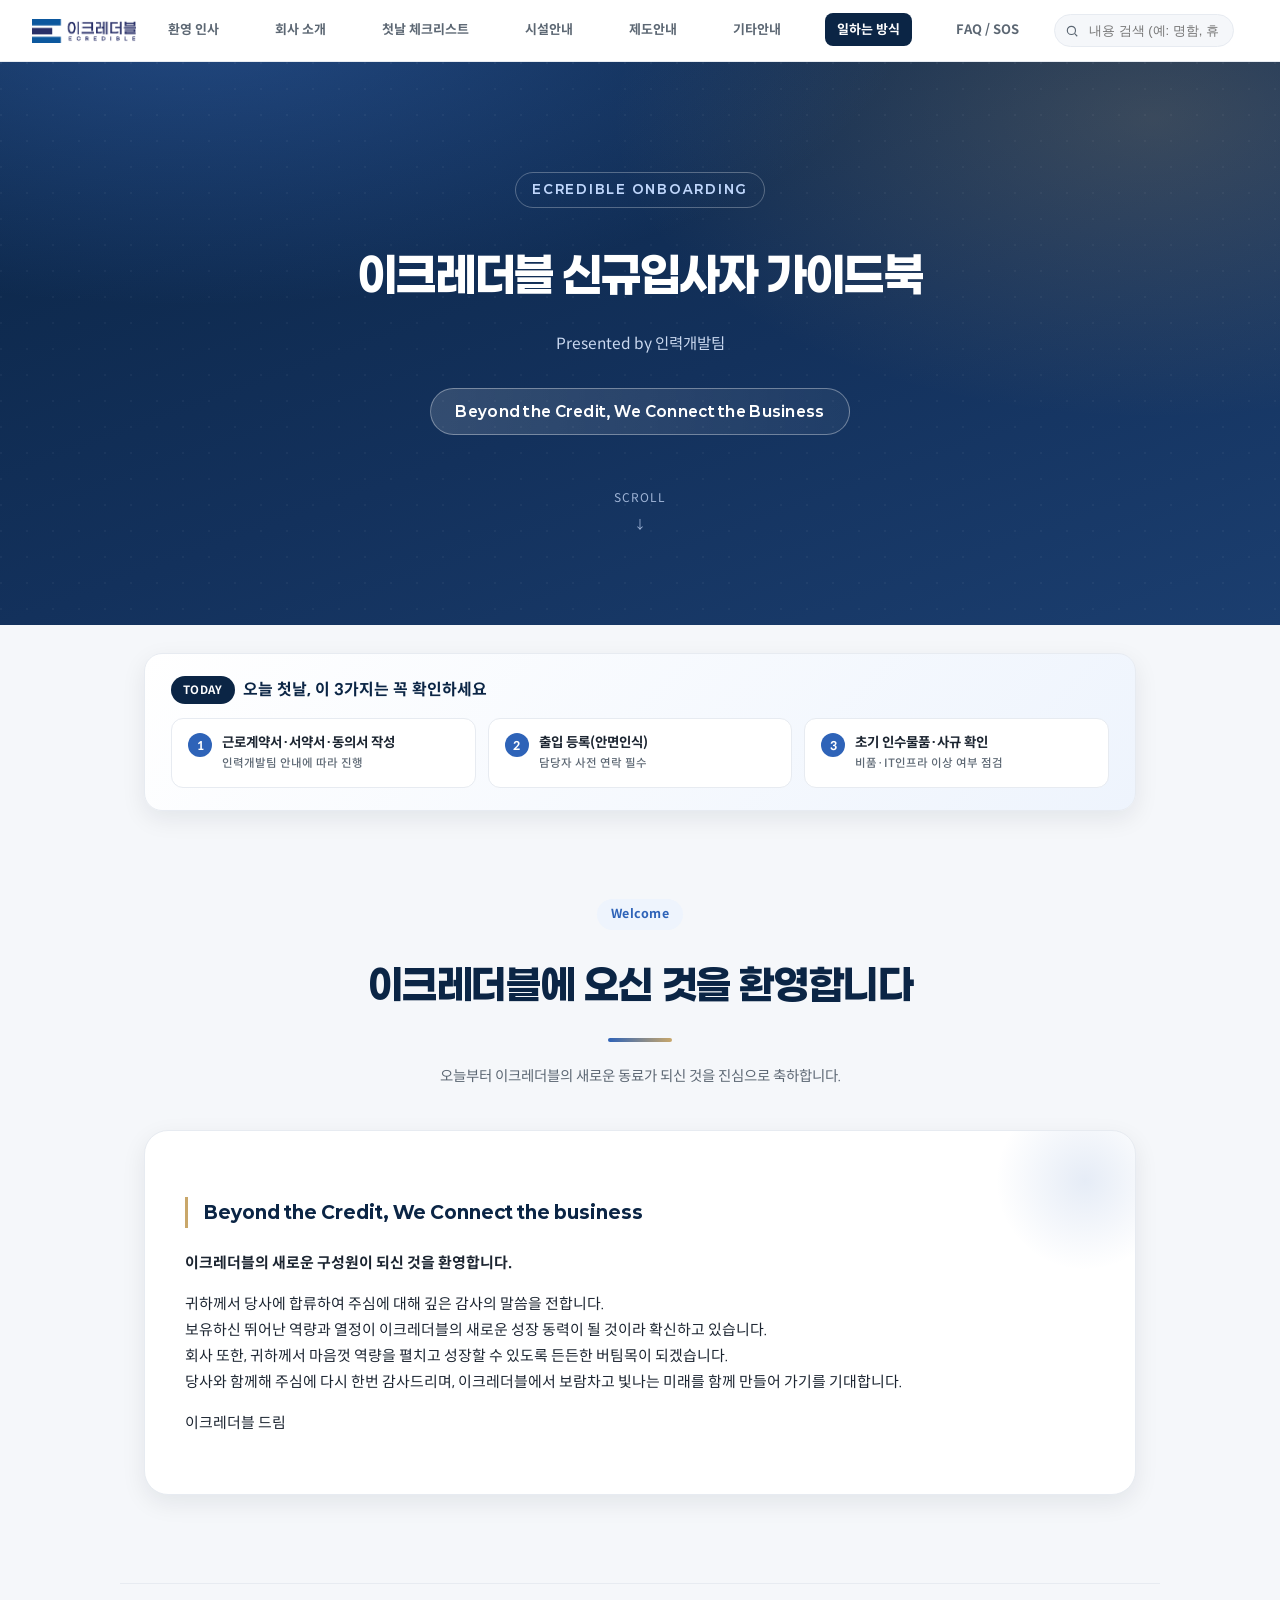
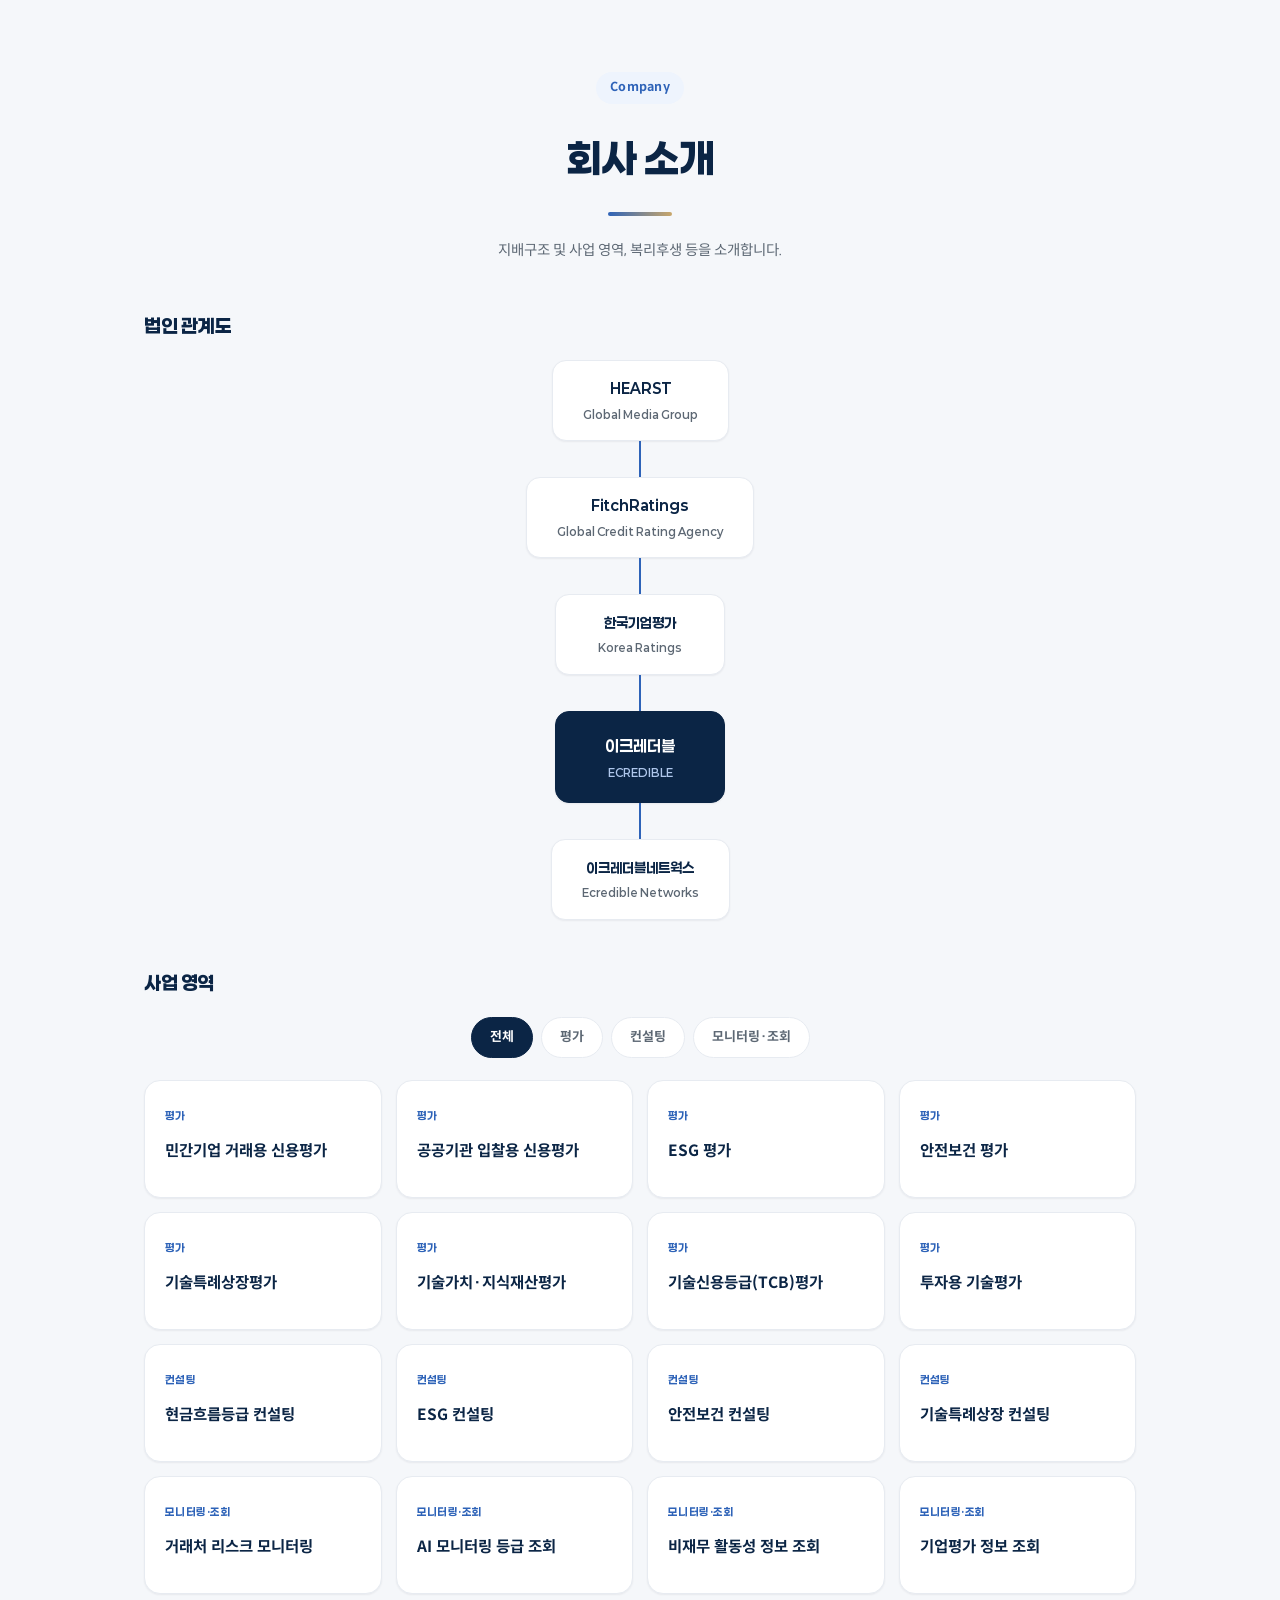
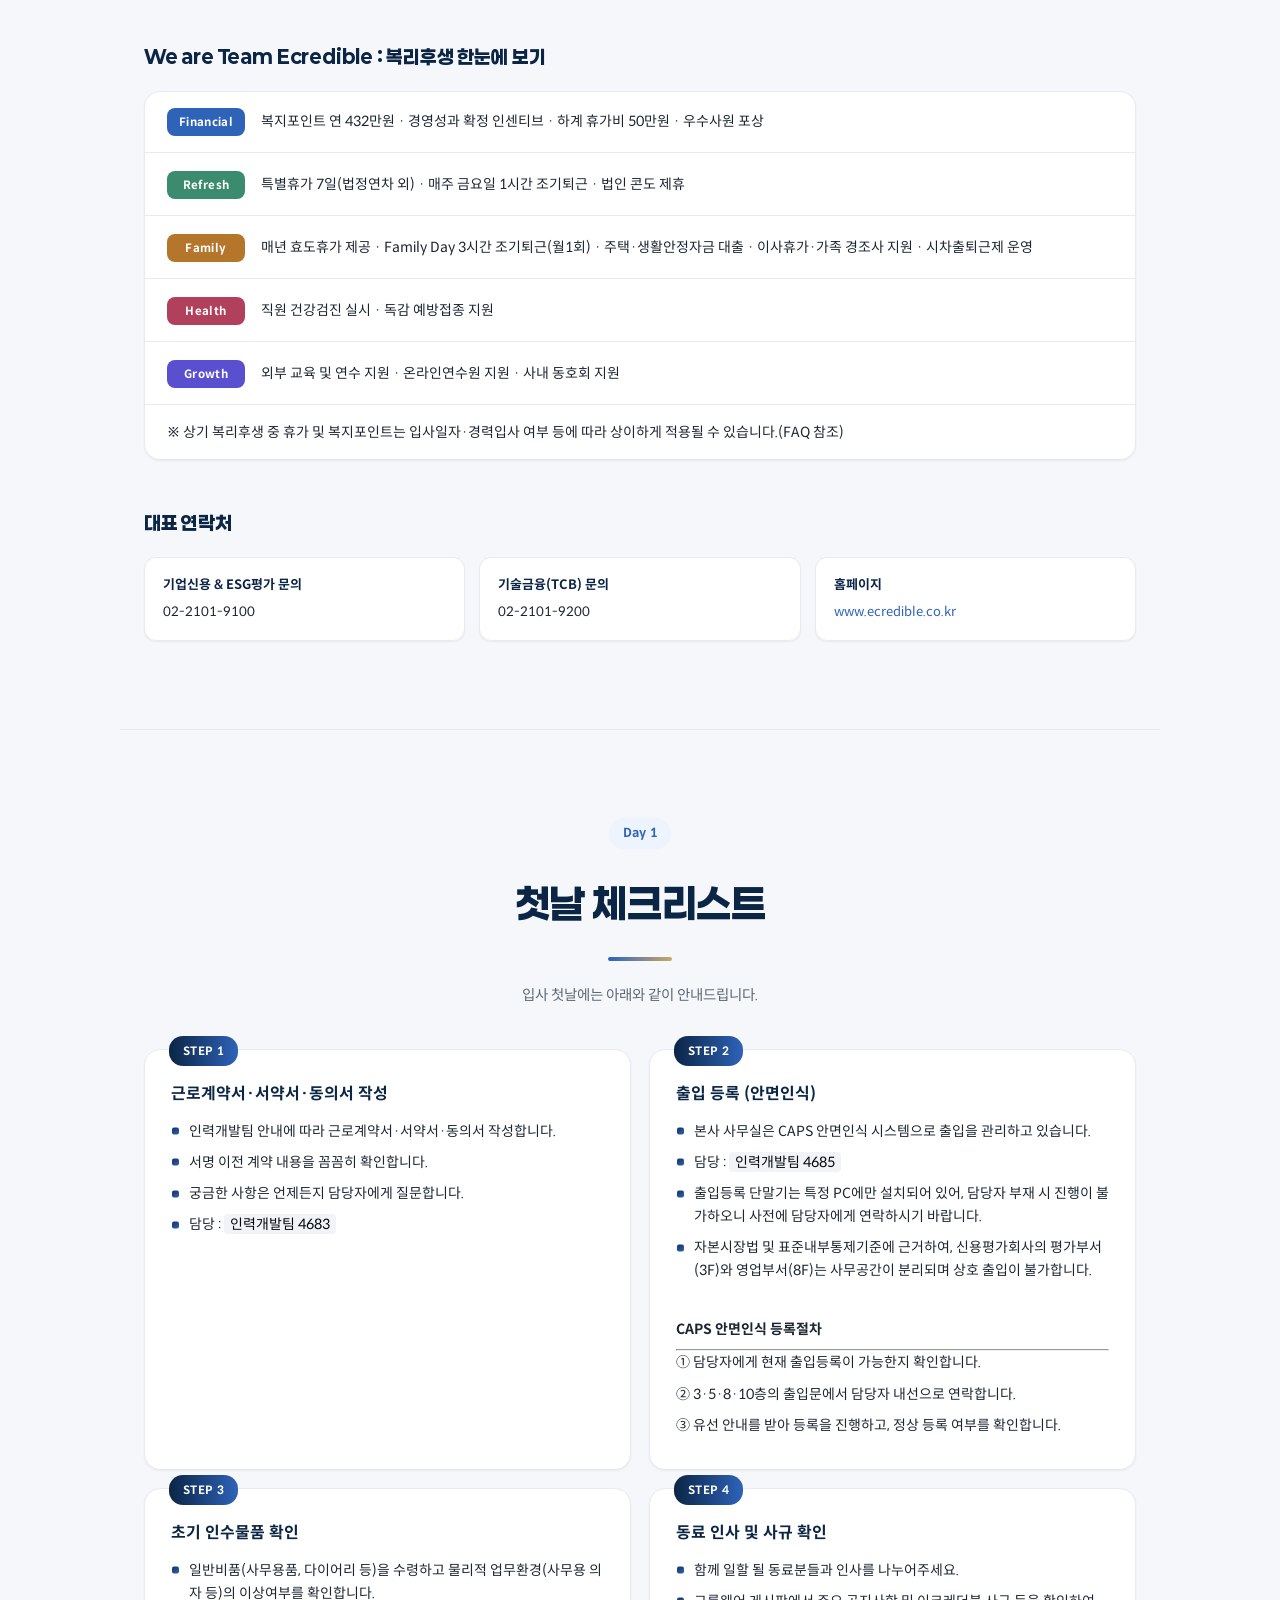
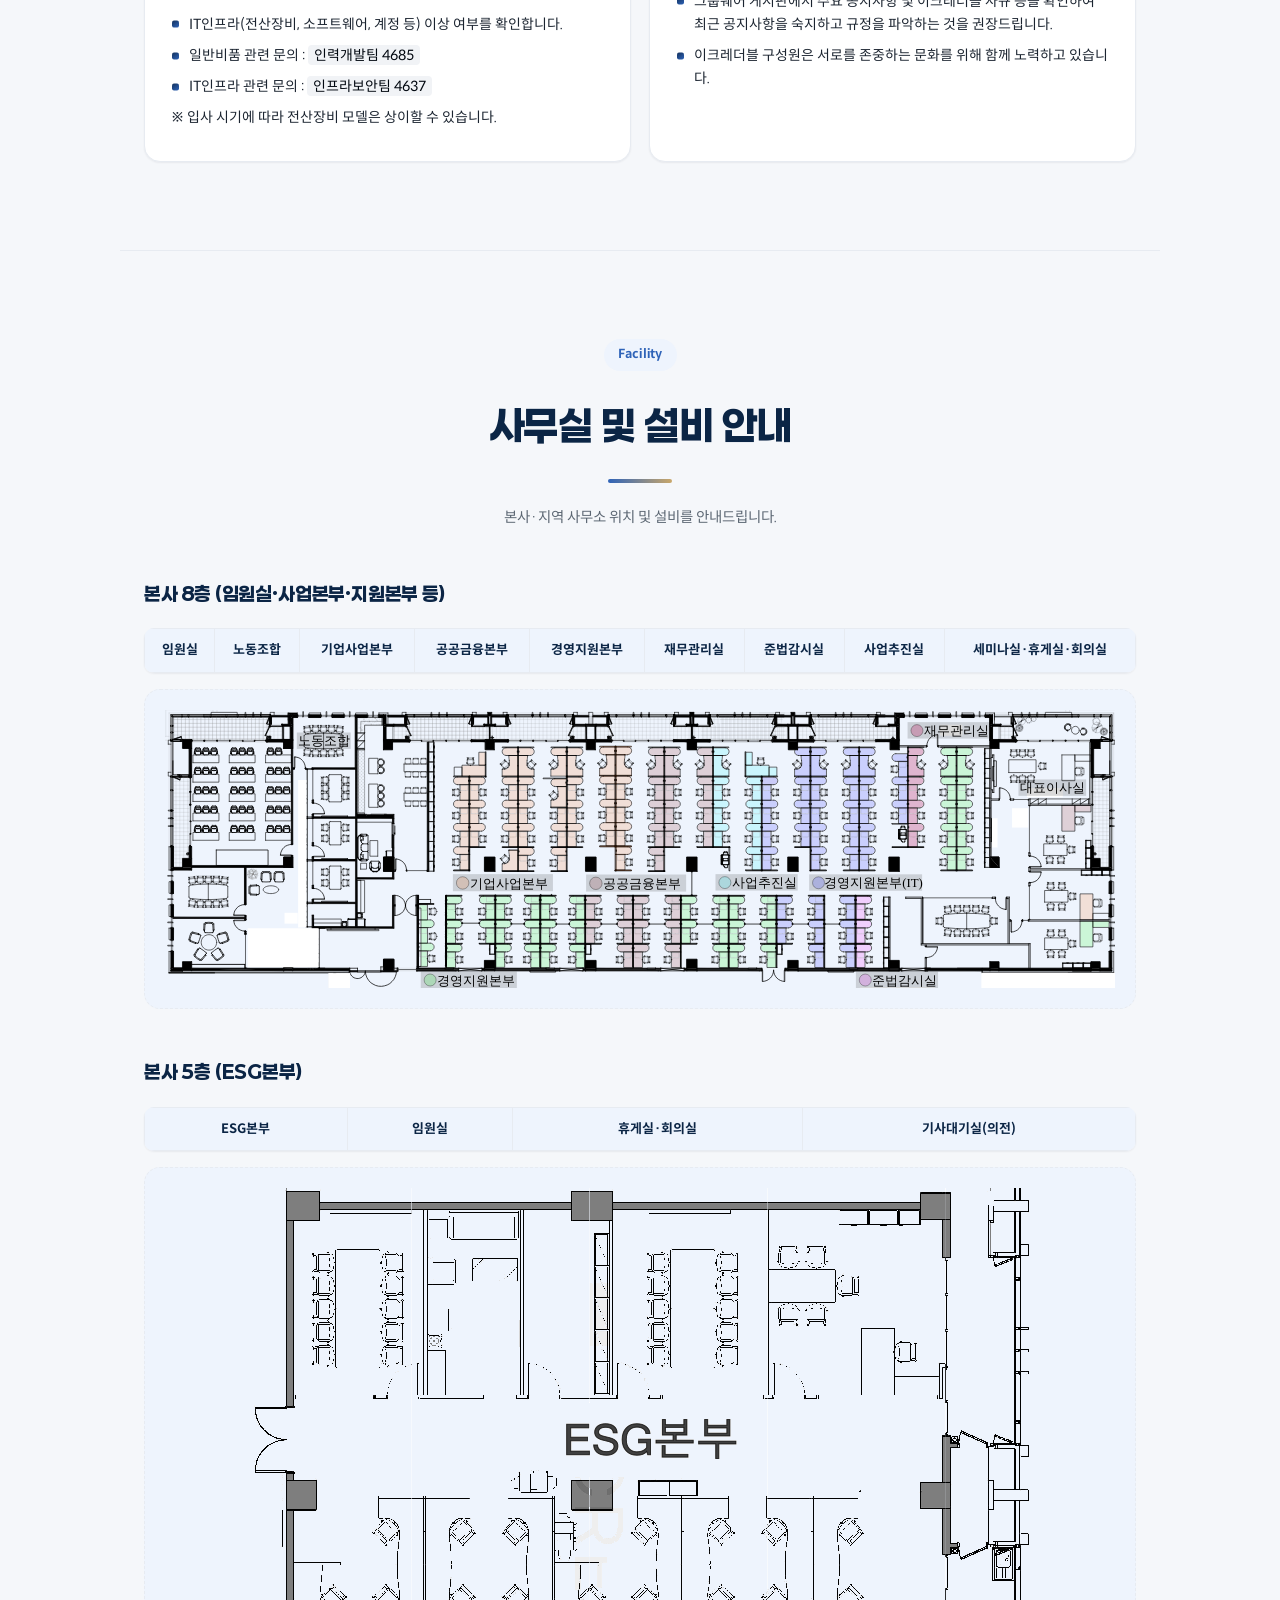
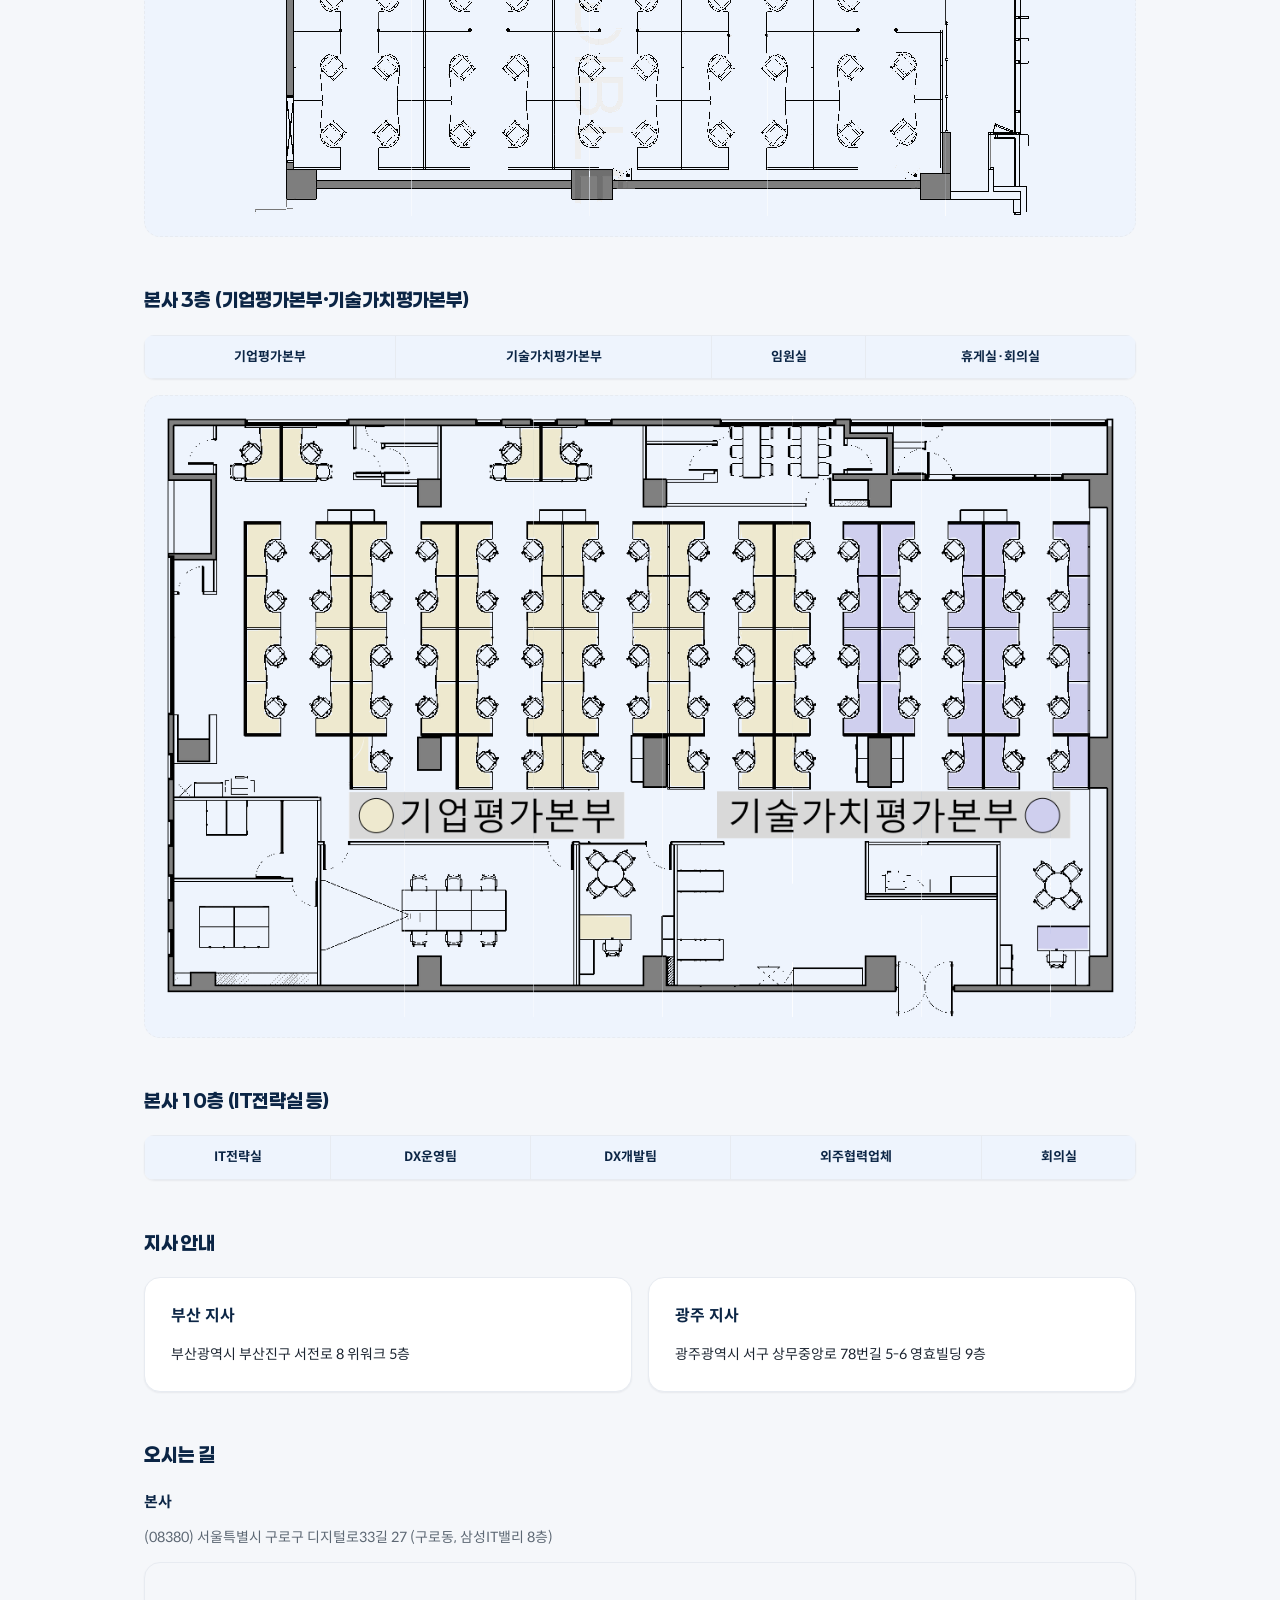
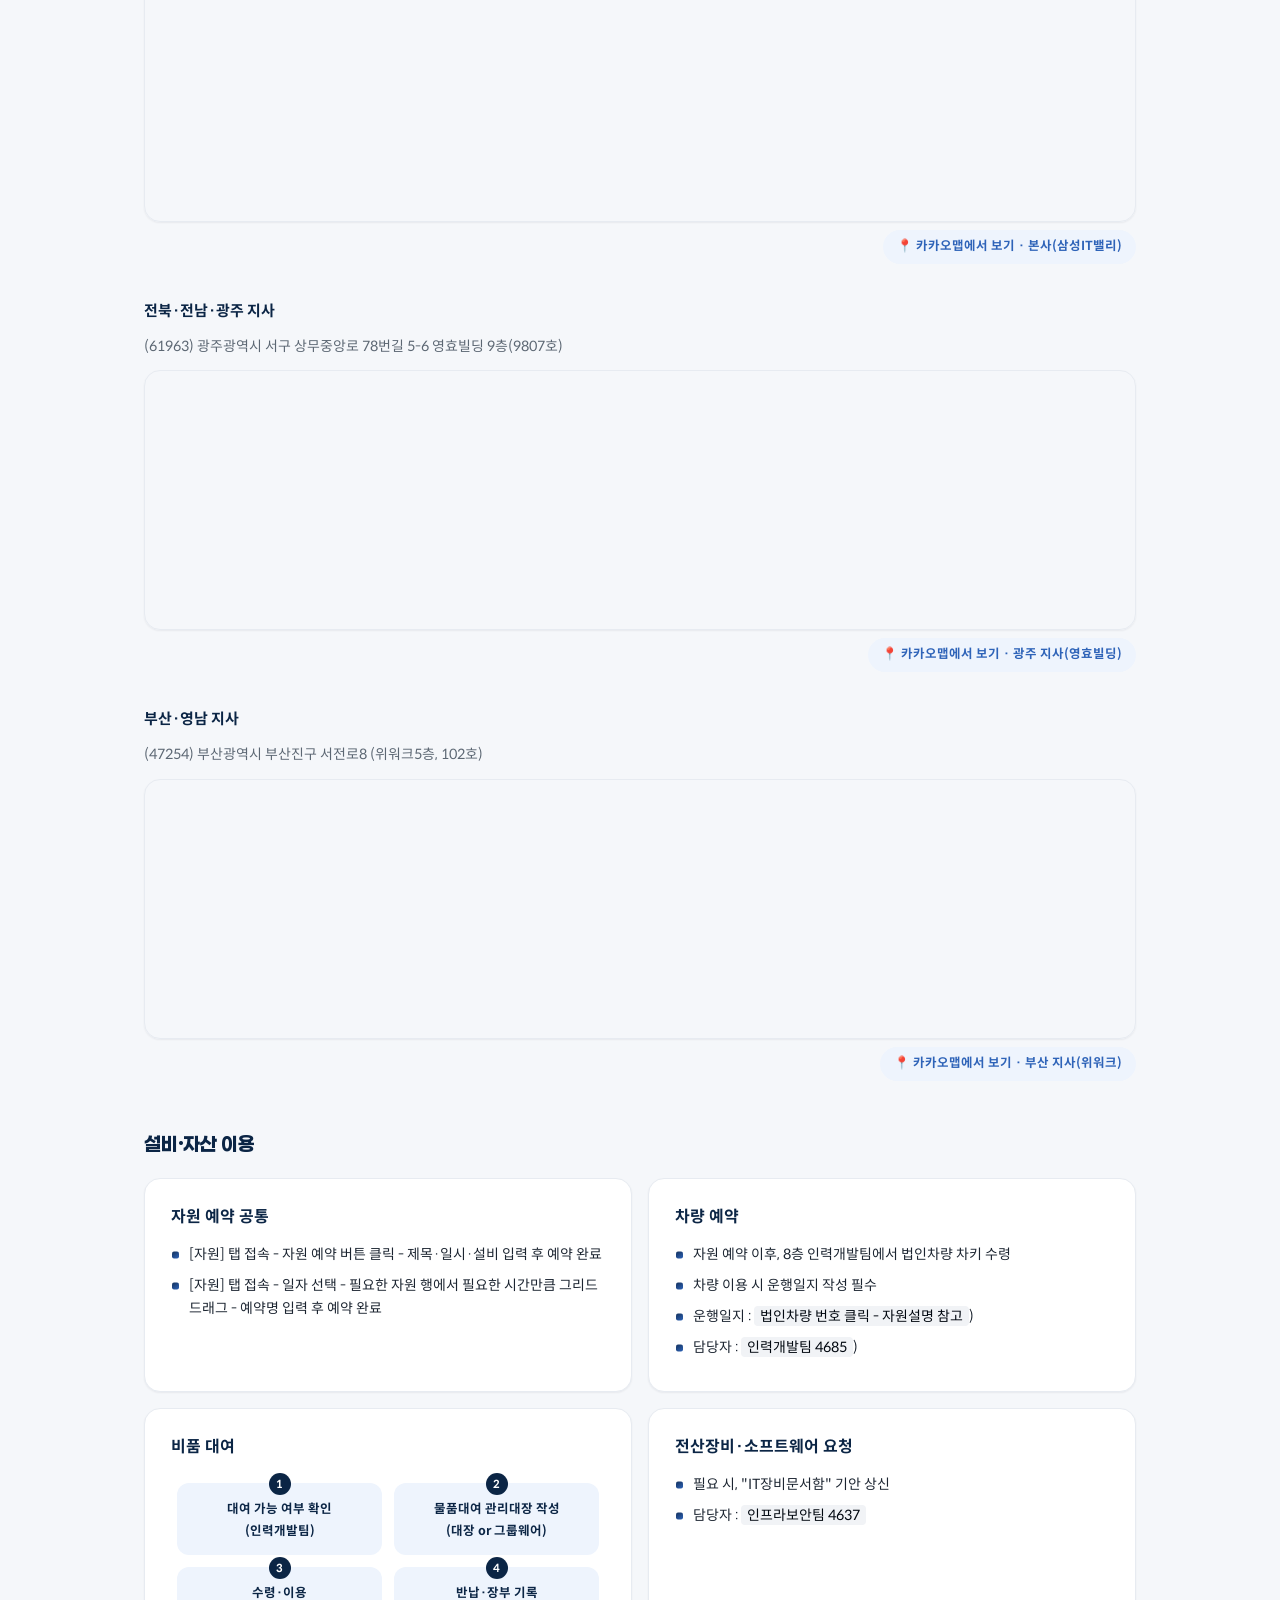
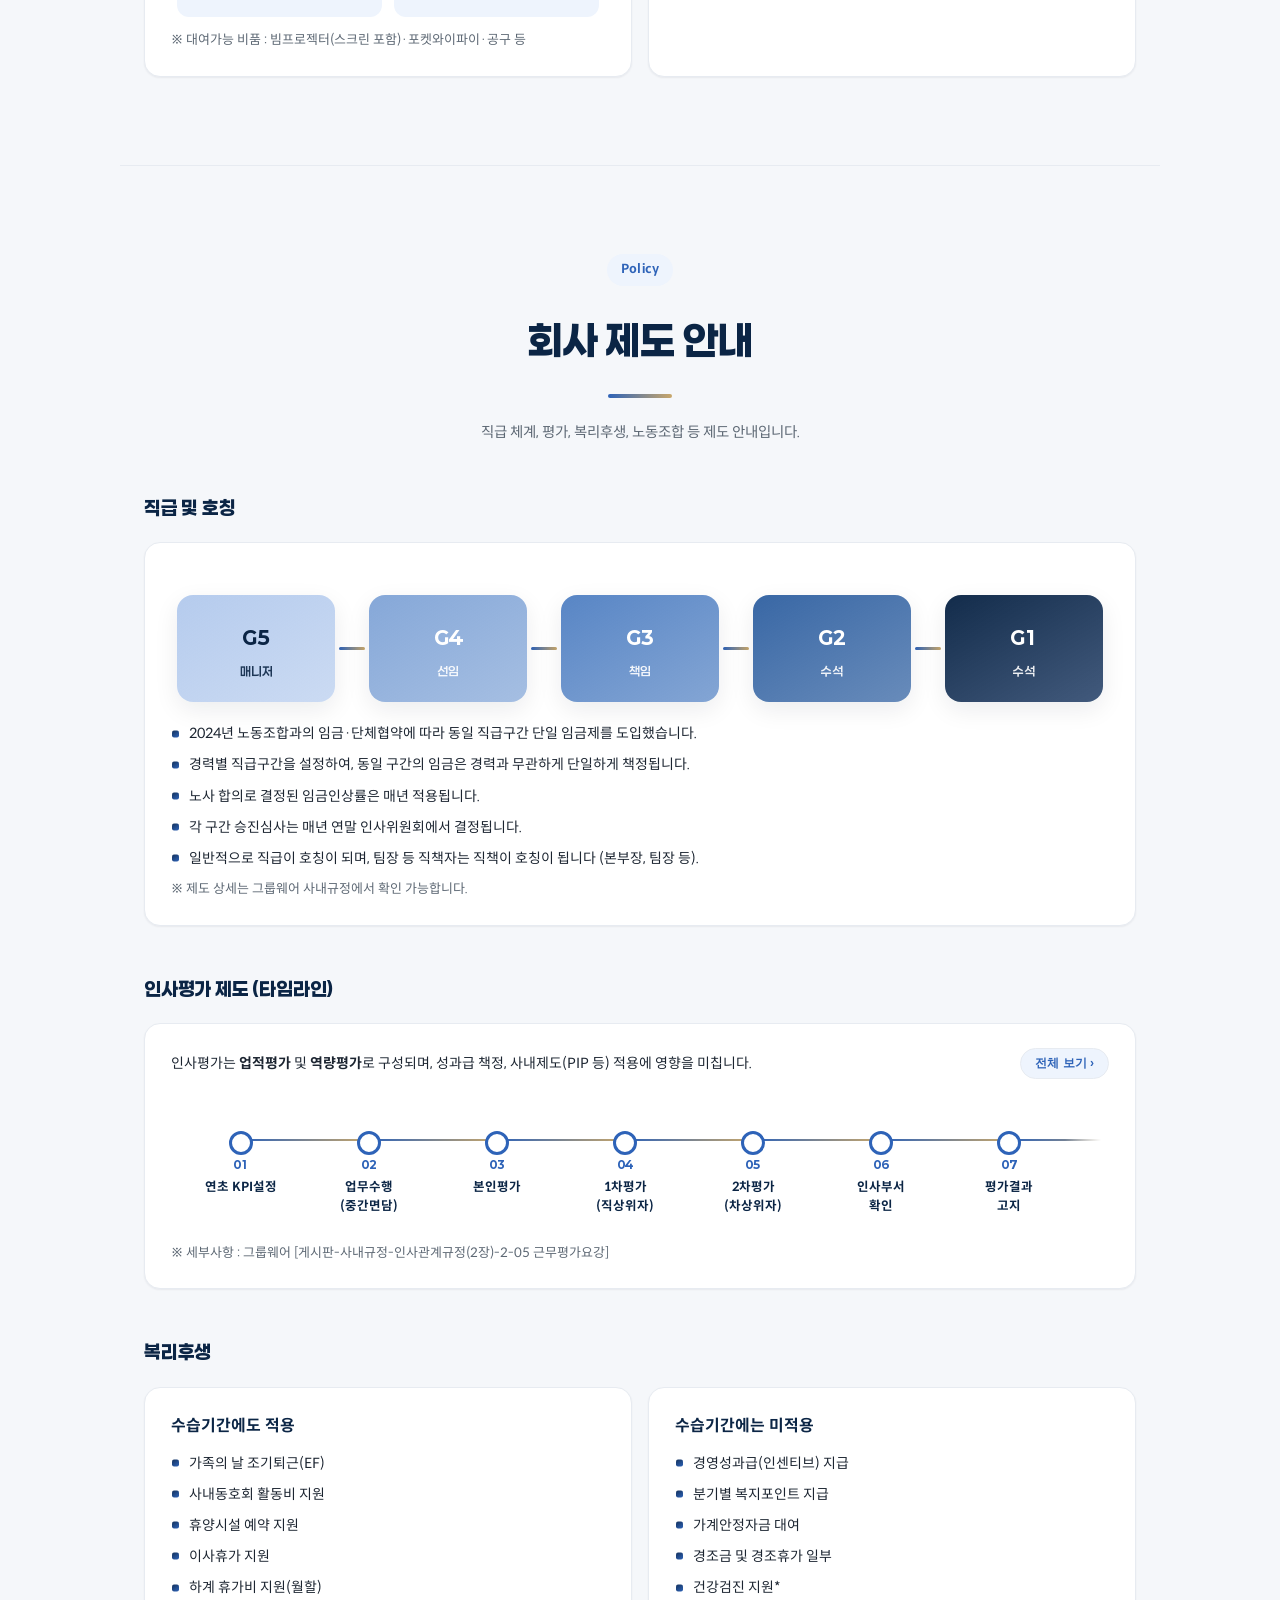
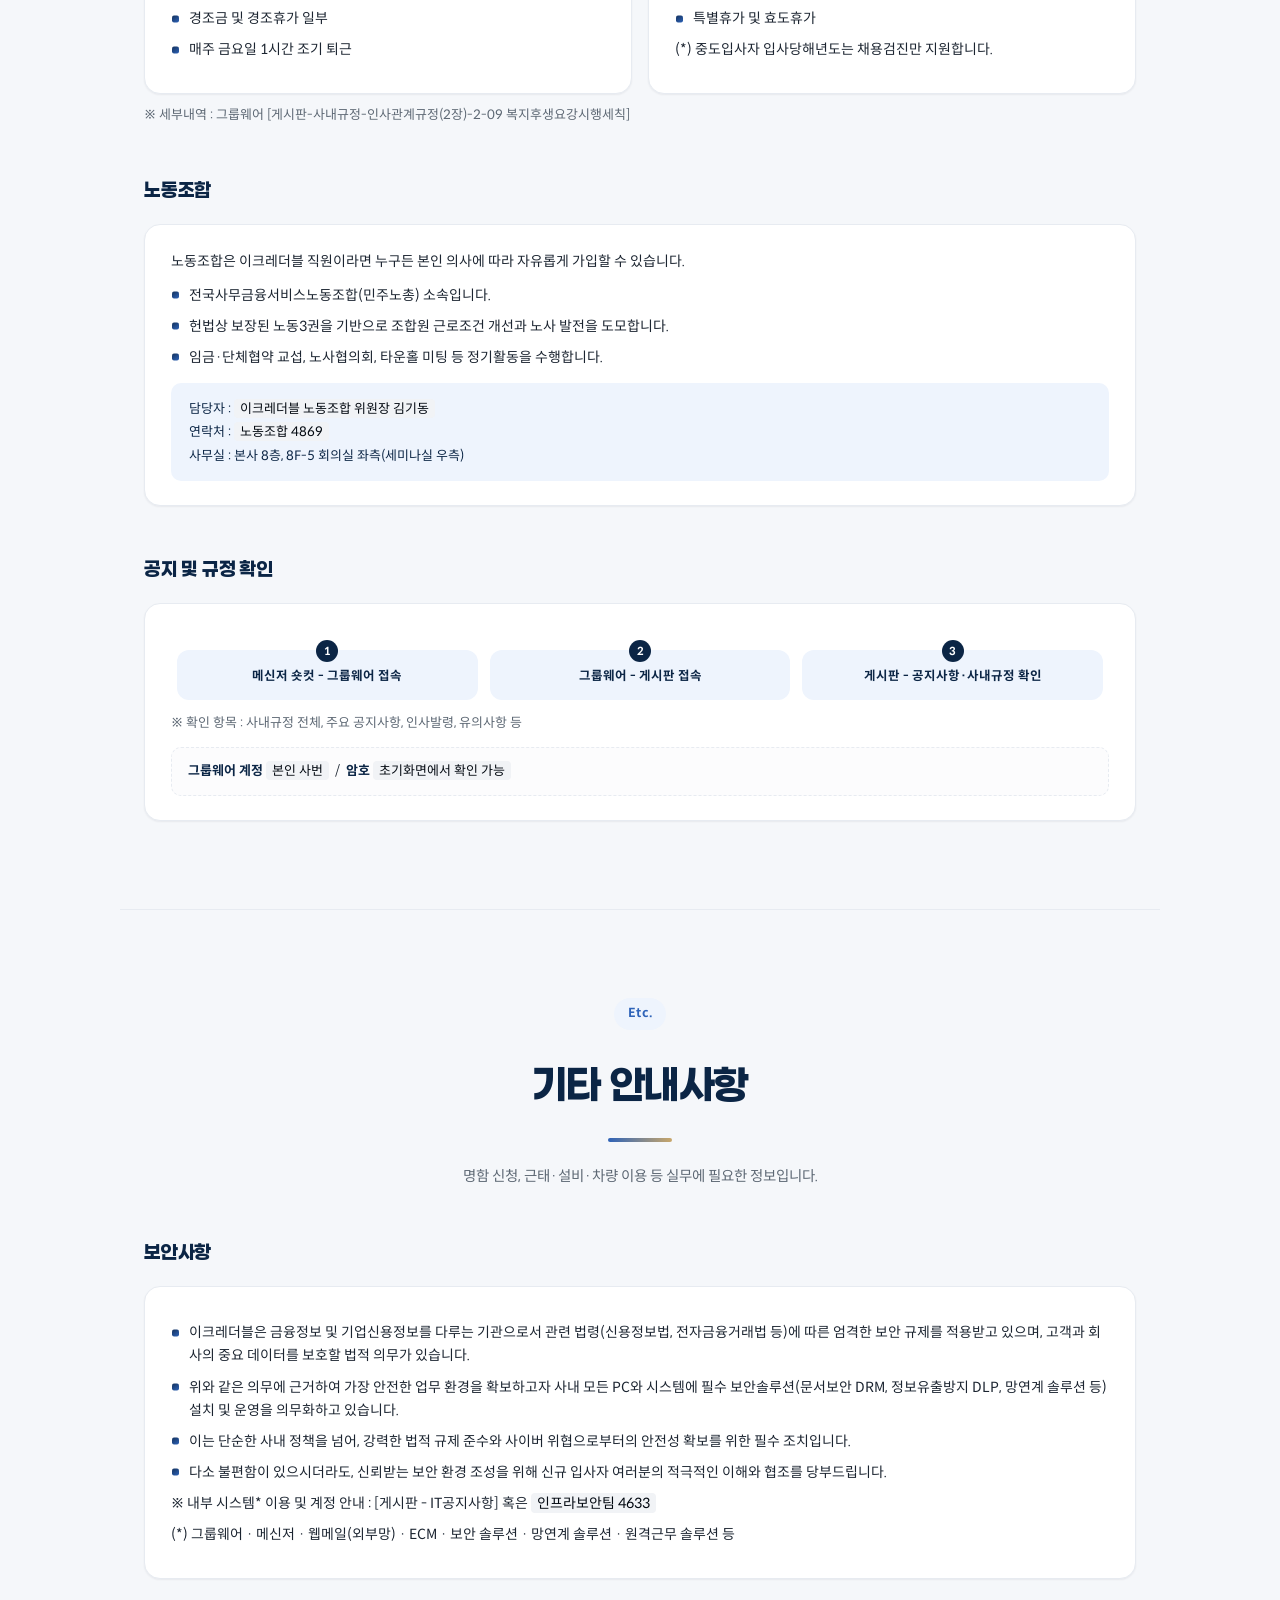
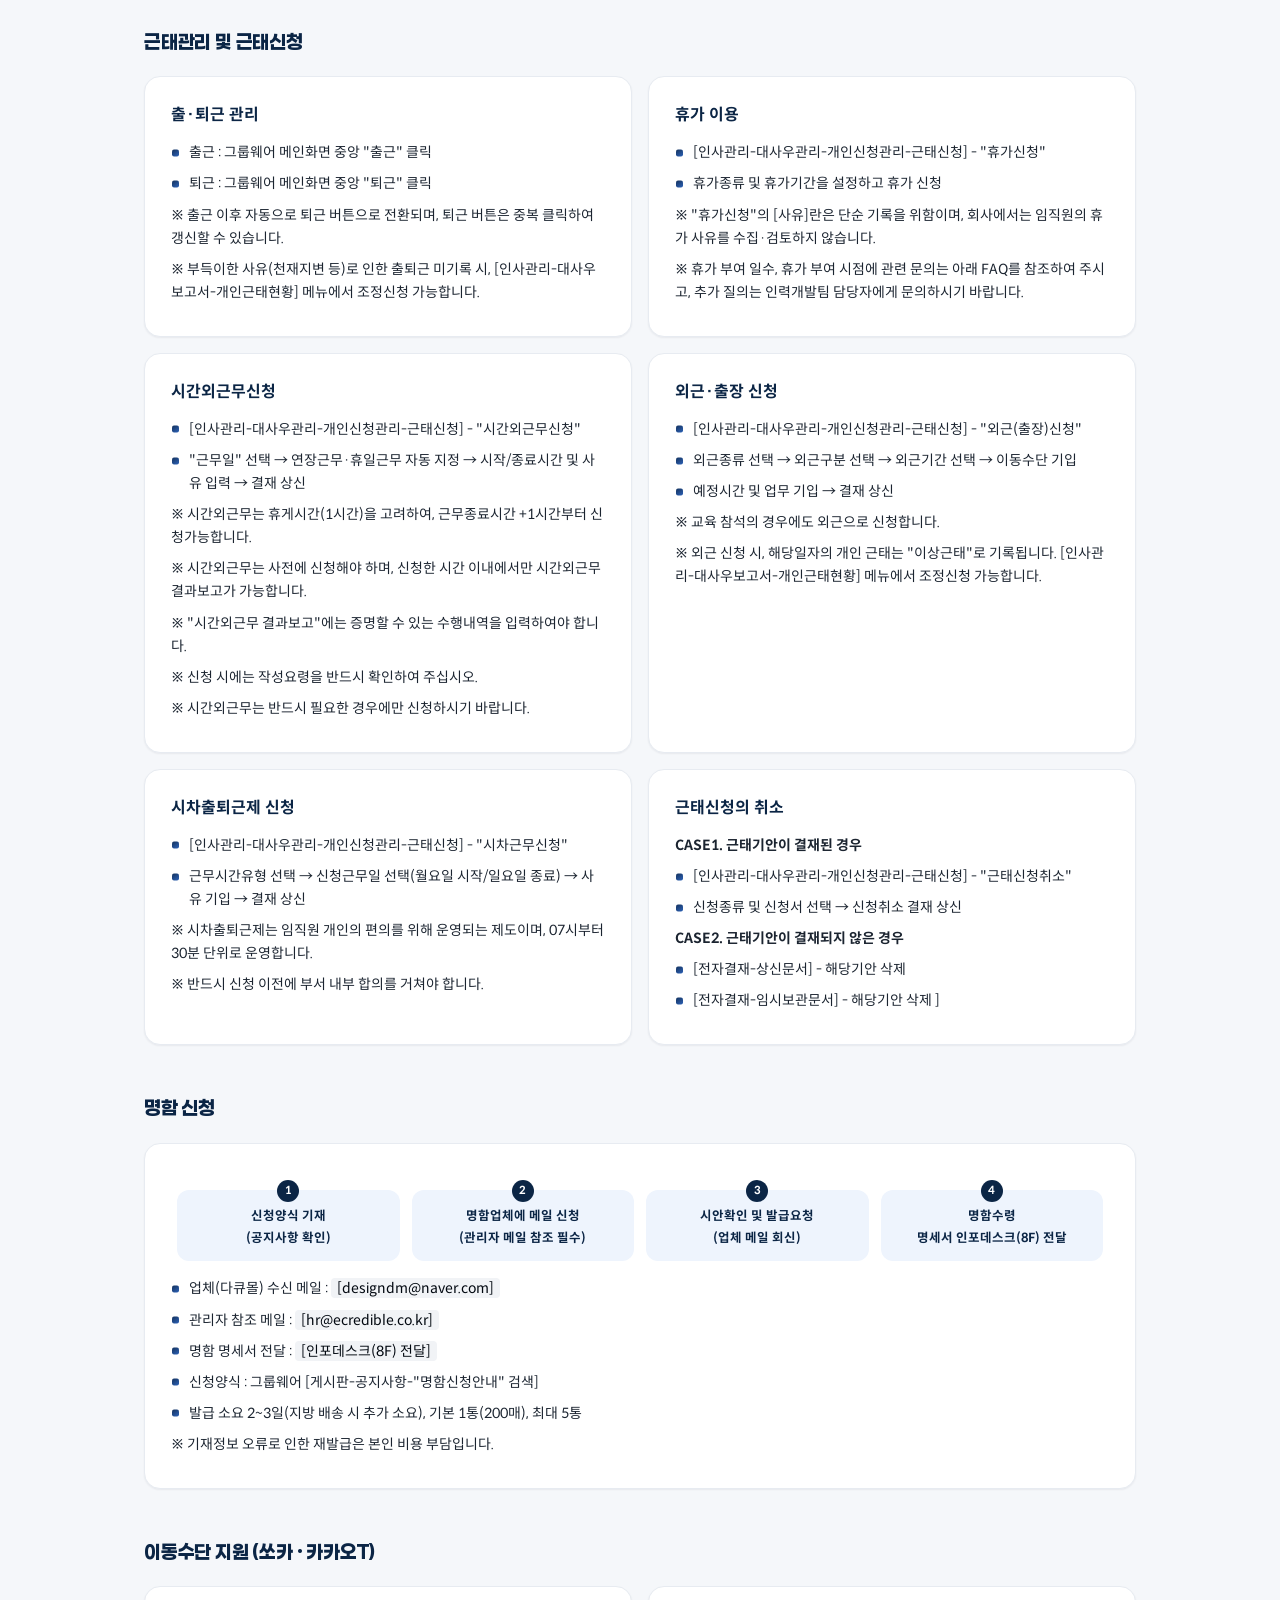
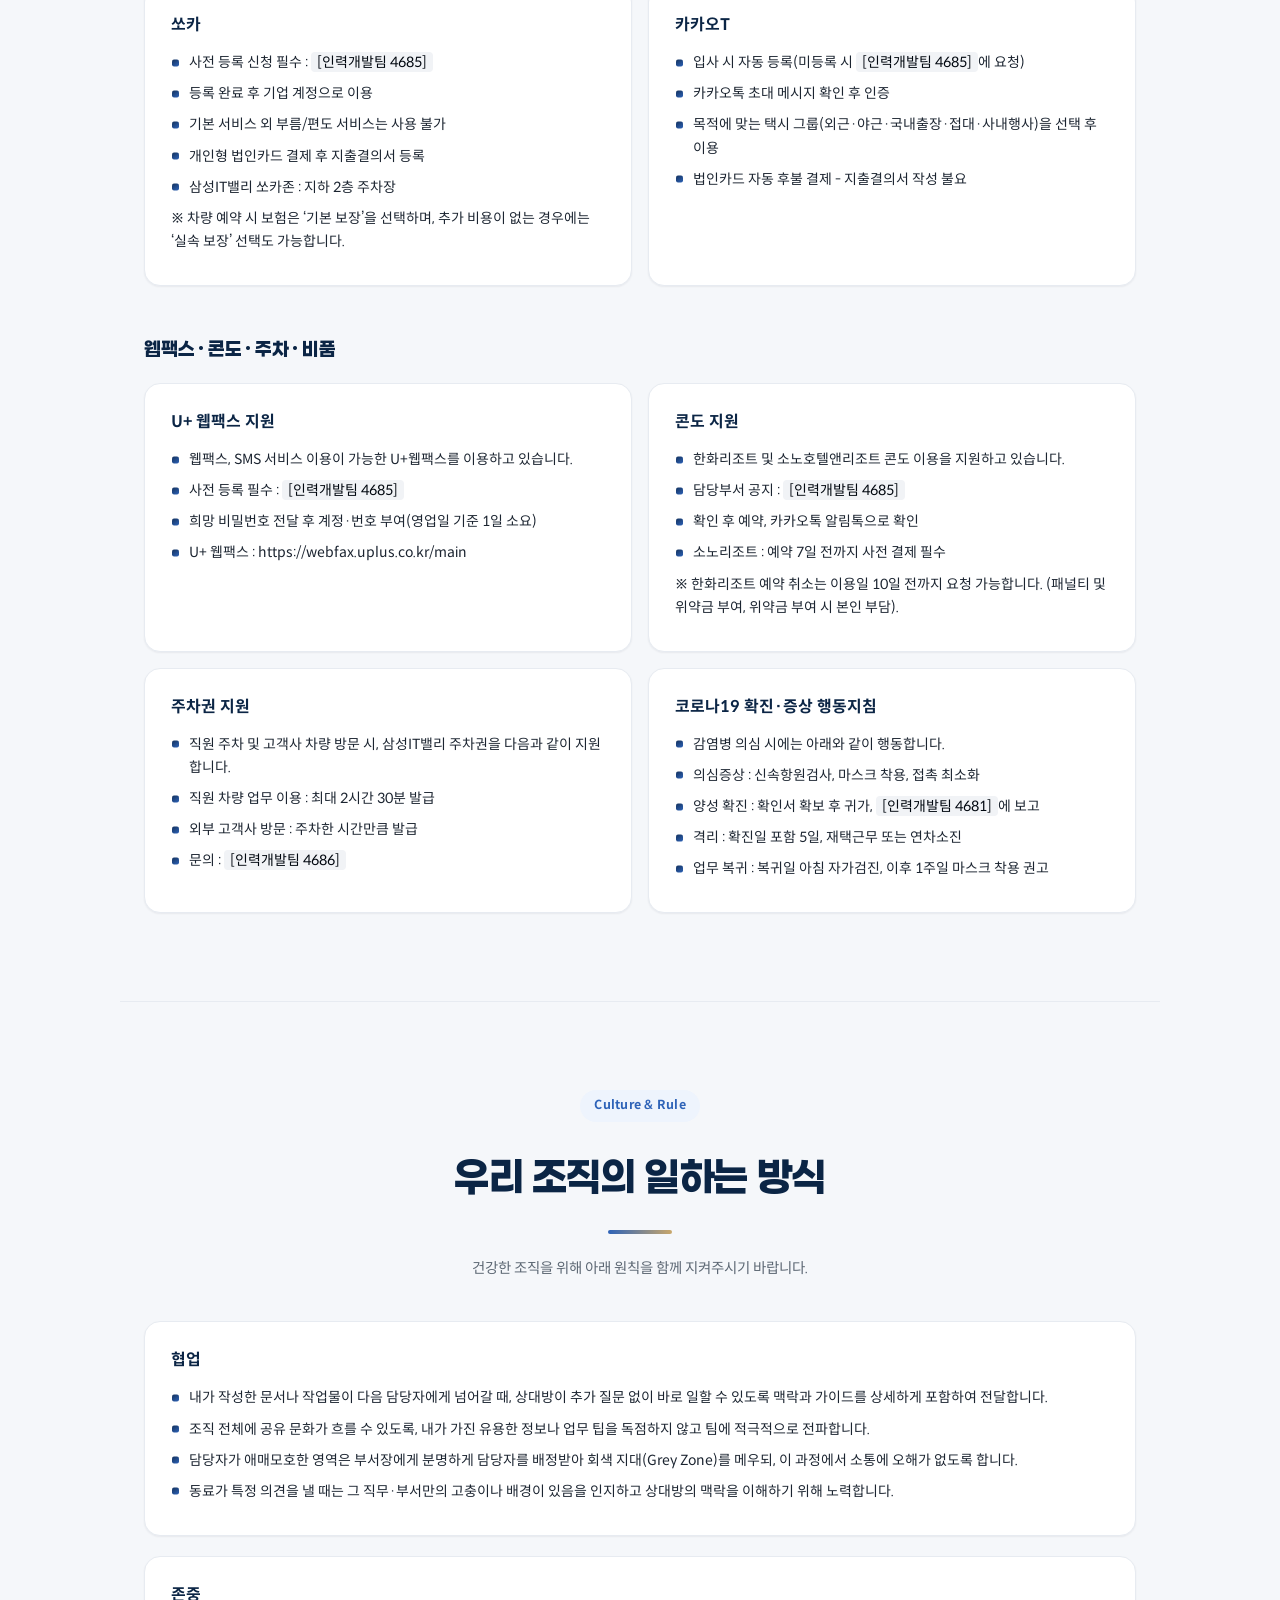
==== commit dad8089a: "Remove 'Setup' link from index.html Removed links to '환경설정' (Setup) from the navigation." ====
--- a/ecredible-onboarding-repo (7)/index.html
+++ b/ecredible-onboarding-repo (7)/index.html
@@ -116,7 +116,6 @@
     <li><a href="#policy">제도안내</a></li>
     <li><a href="#etc">기타안내</a></li>
     <li><a href="#culture">일하는 방식</a></li>
-    <li><a href="#setup">환경설정</a></li>
     <li><a href="#faq">FAQ / SOS</a></li>
   </ul>
   <div class="site-search">
@@ -133,7 +132,6 @@
   <a href="#policy">제도안내</a>
   <a href="#etc">기타안내</a>
   <a href="#culture">일하는 방식</a>
-  <a href="#setup">환경설정</a>
   <a href="#faq">FAQ / SOS</a>
 </div>
 
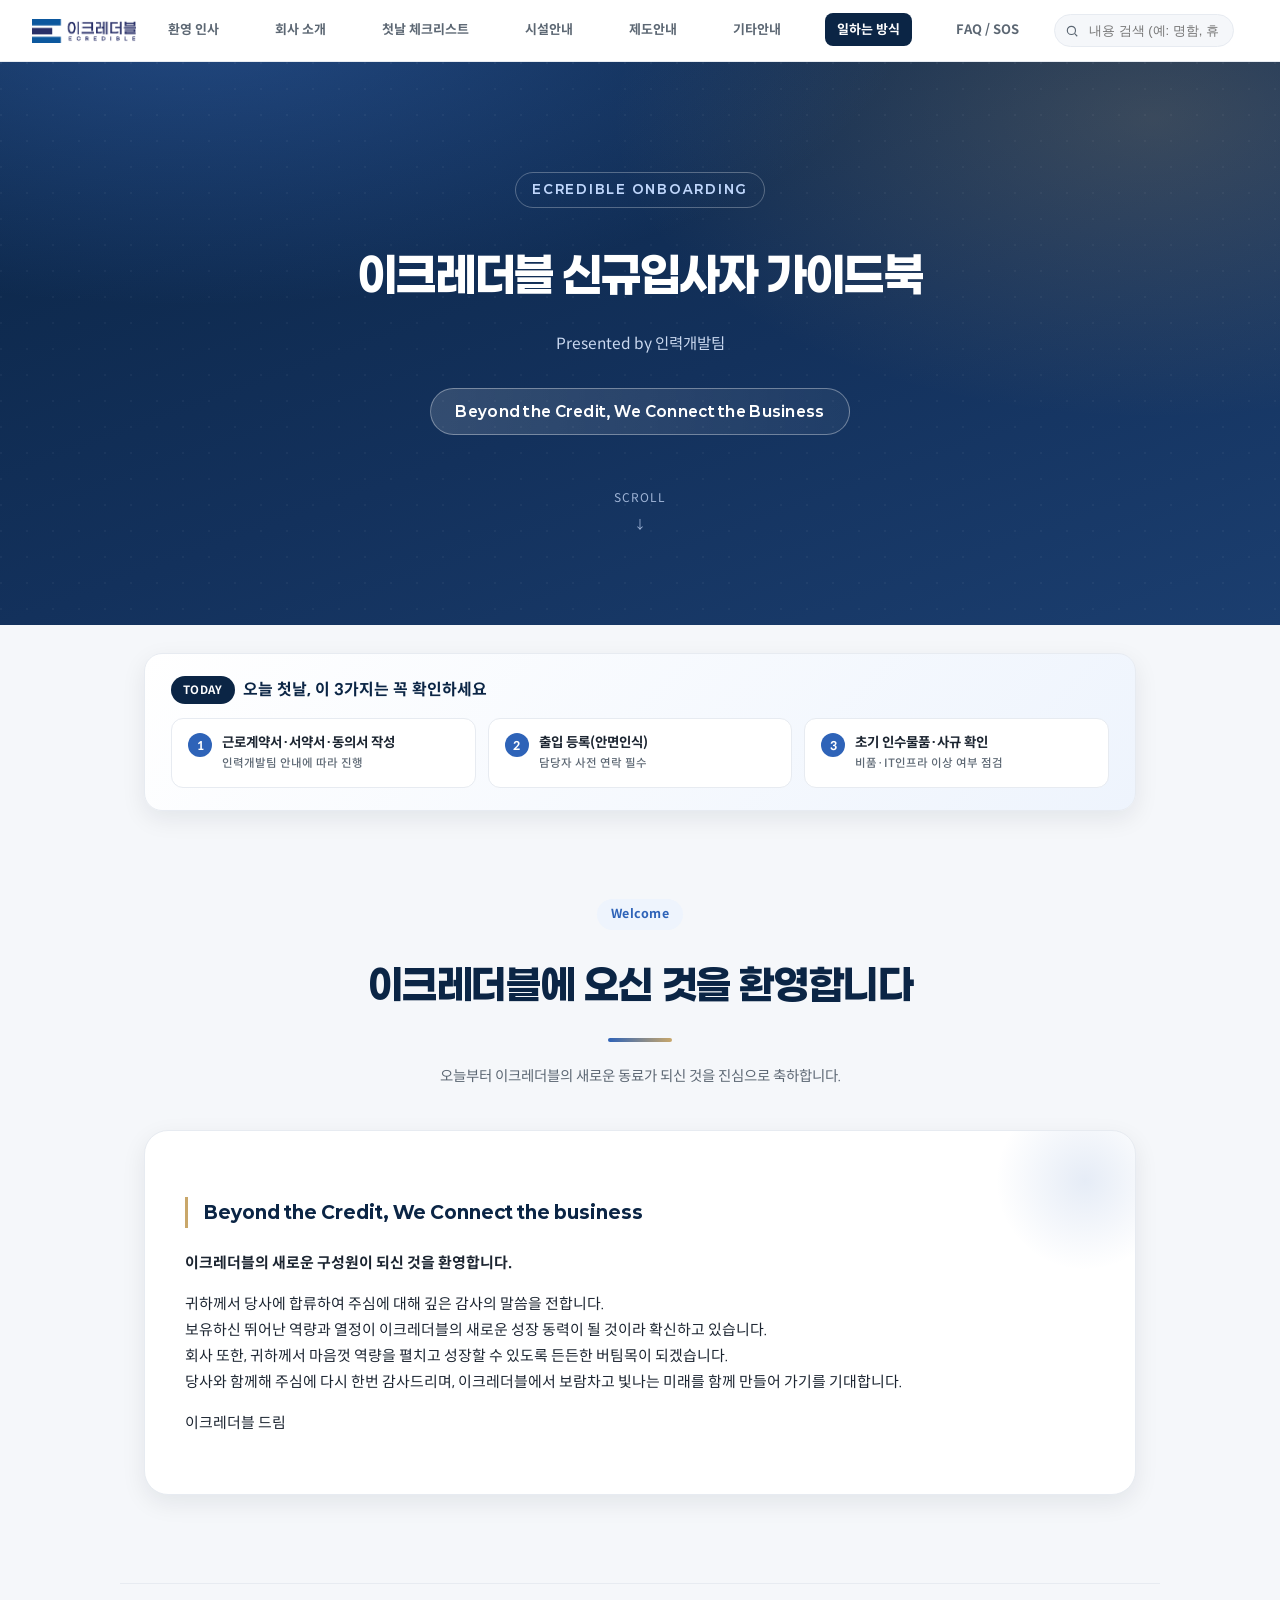
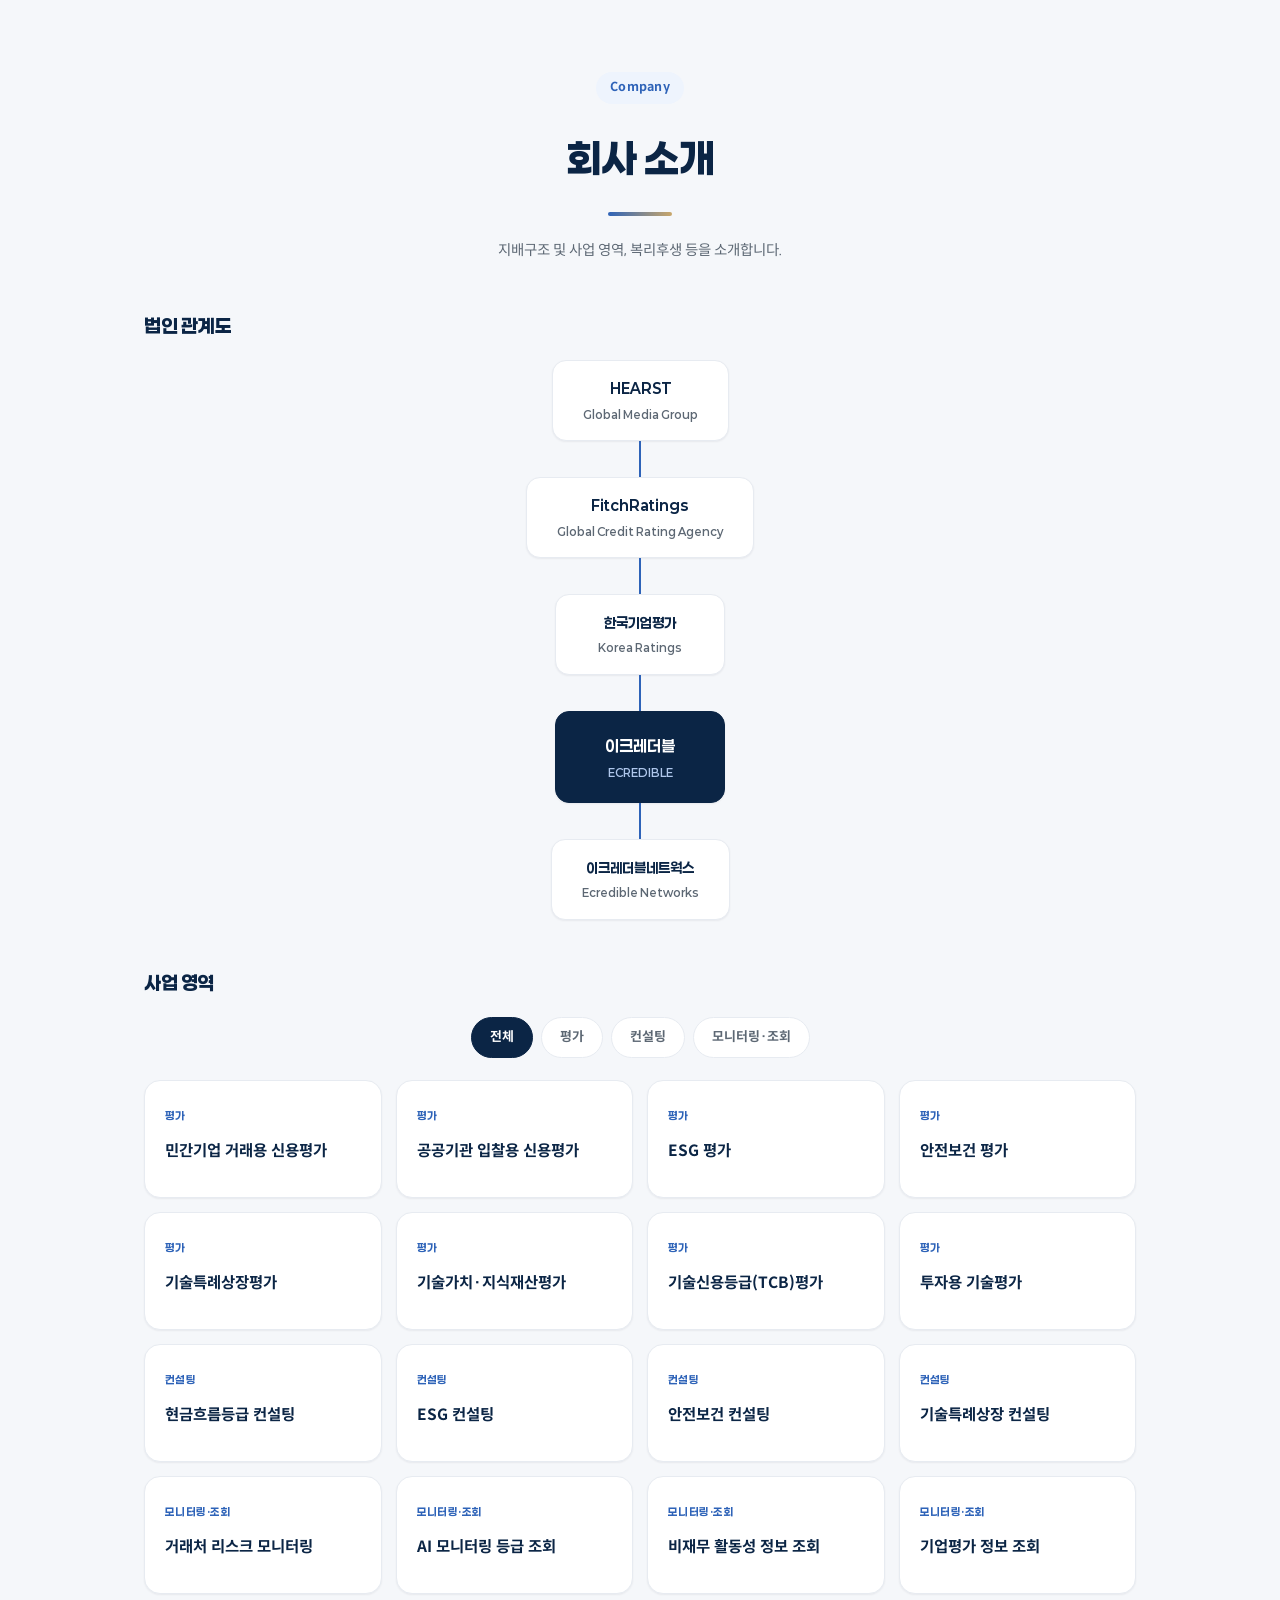
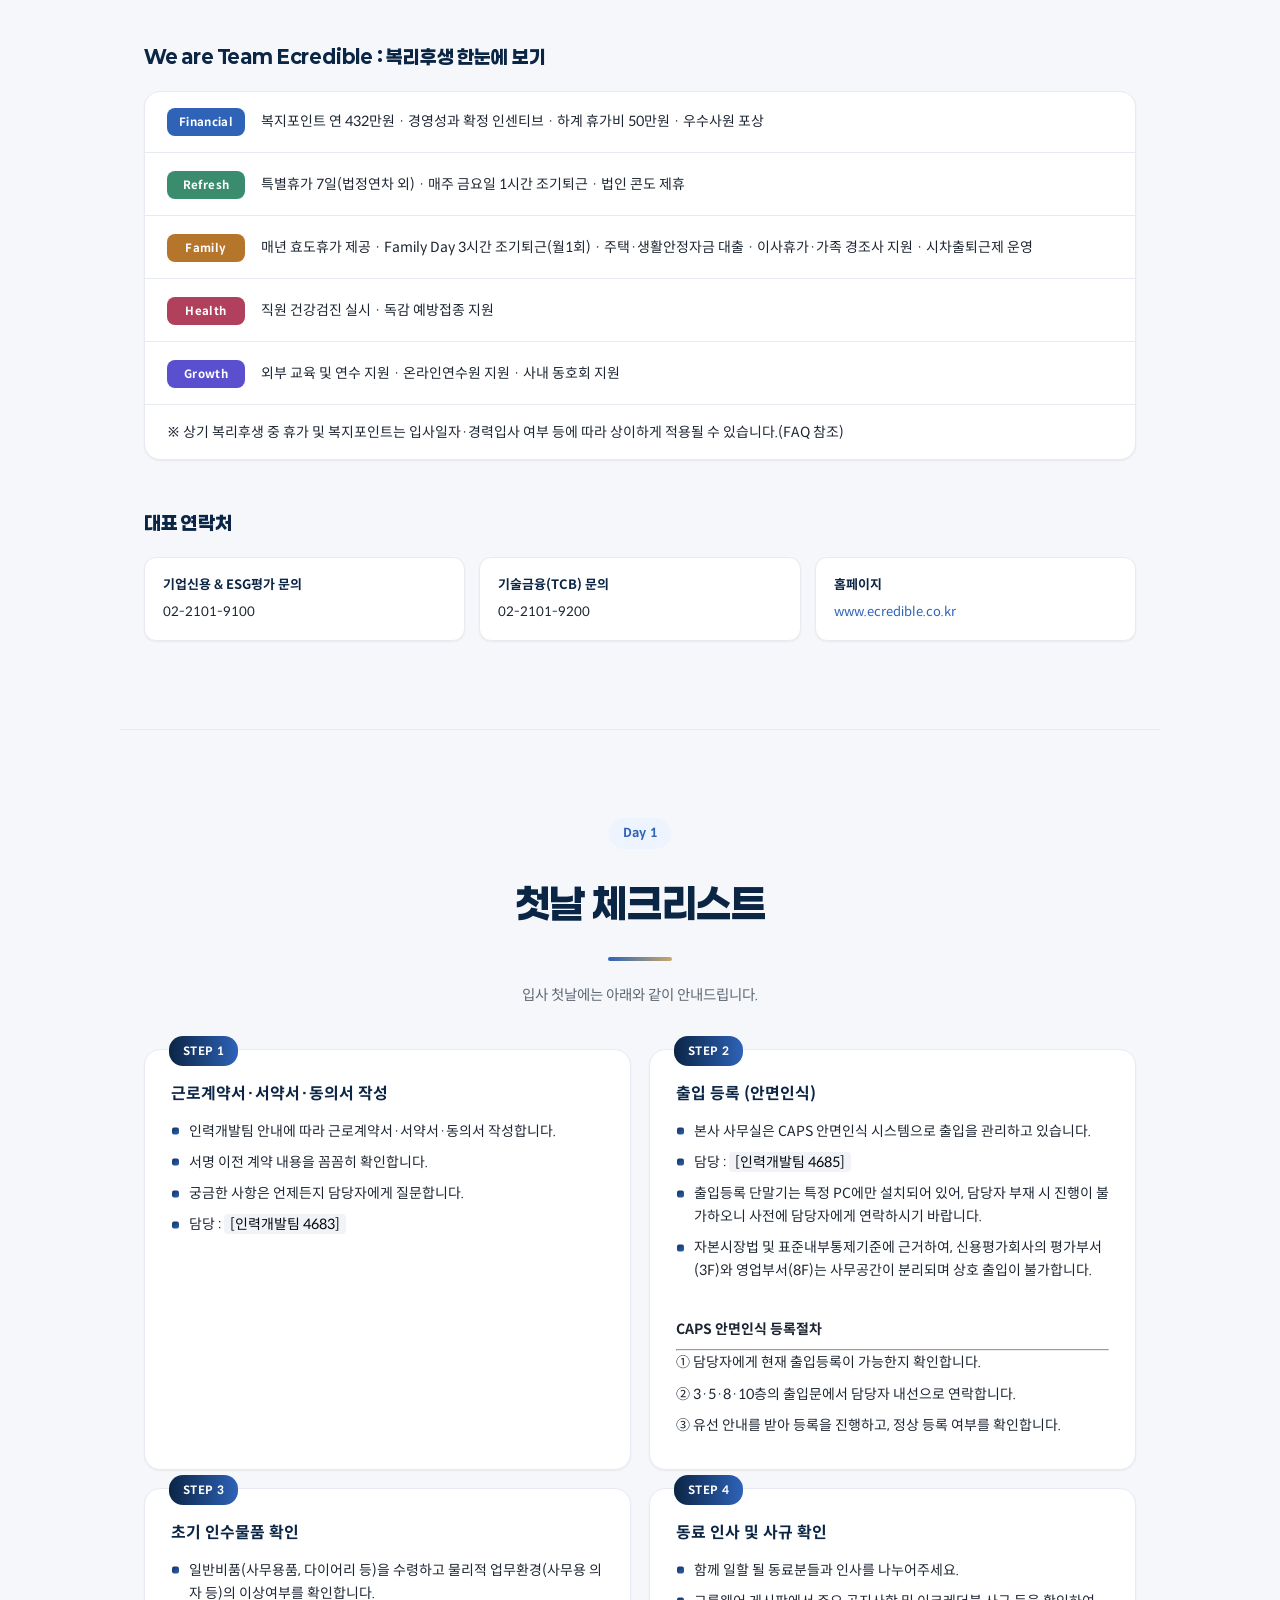
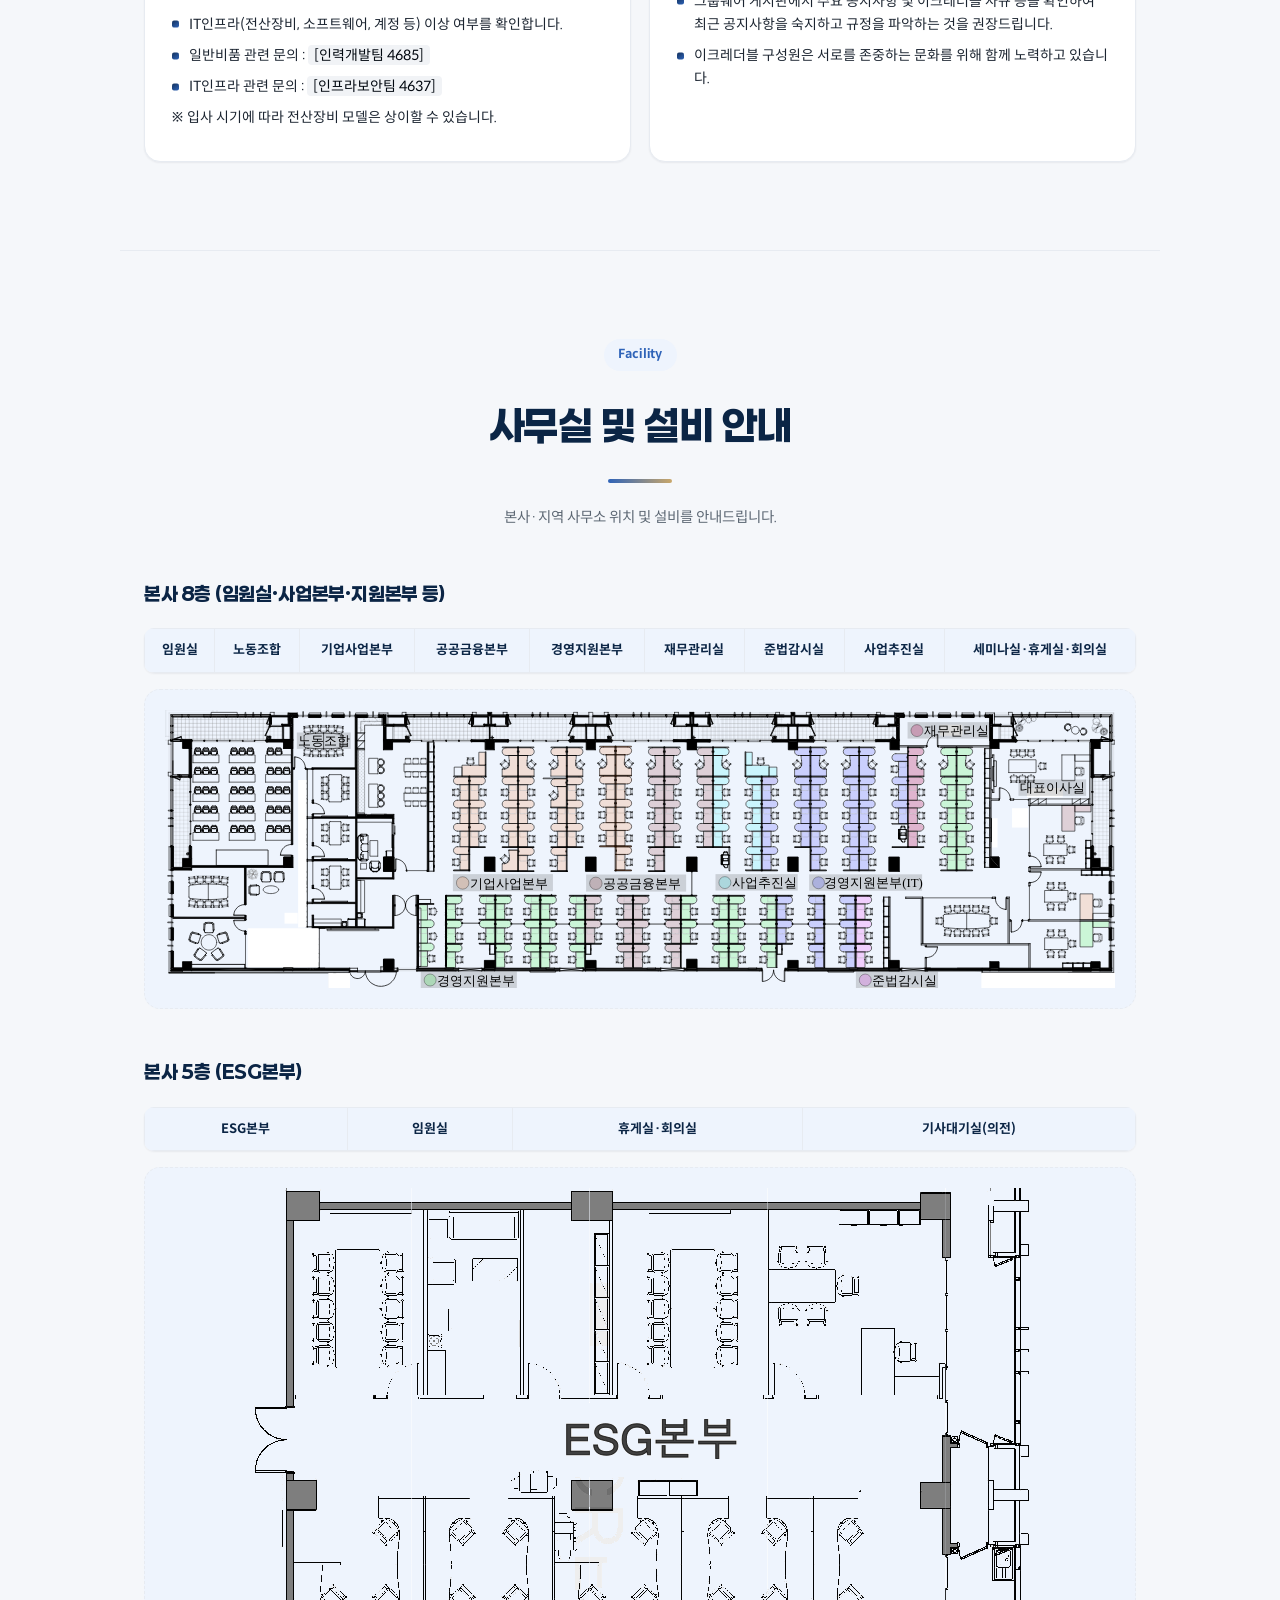
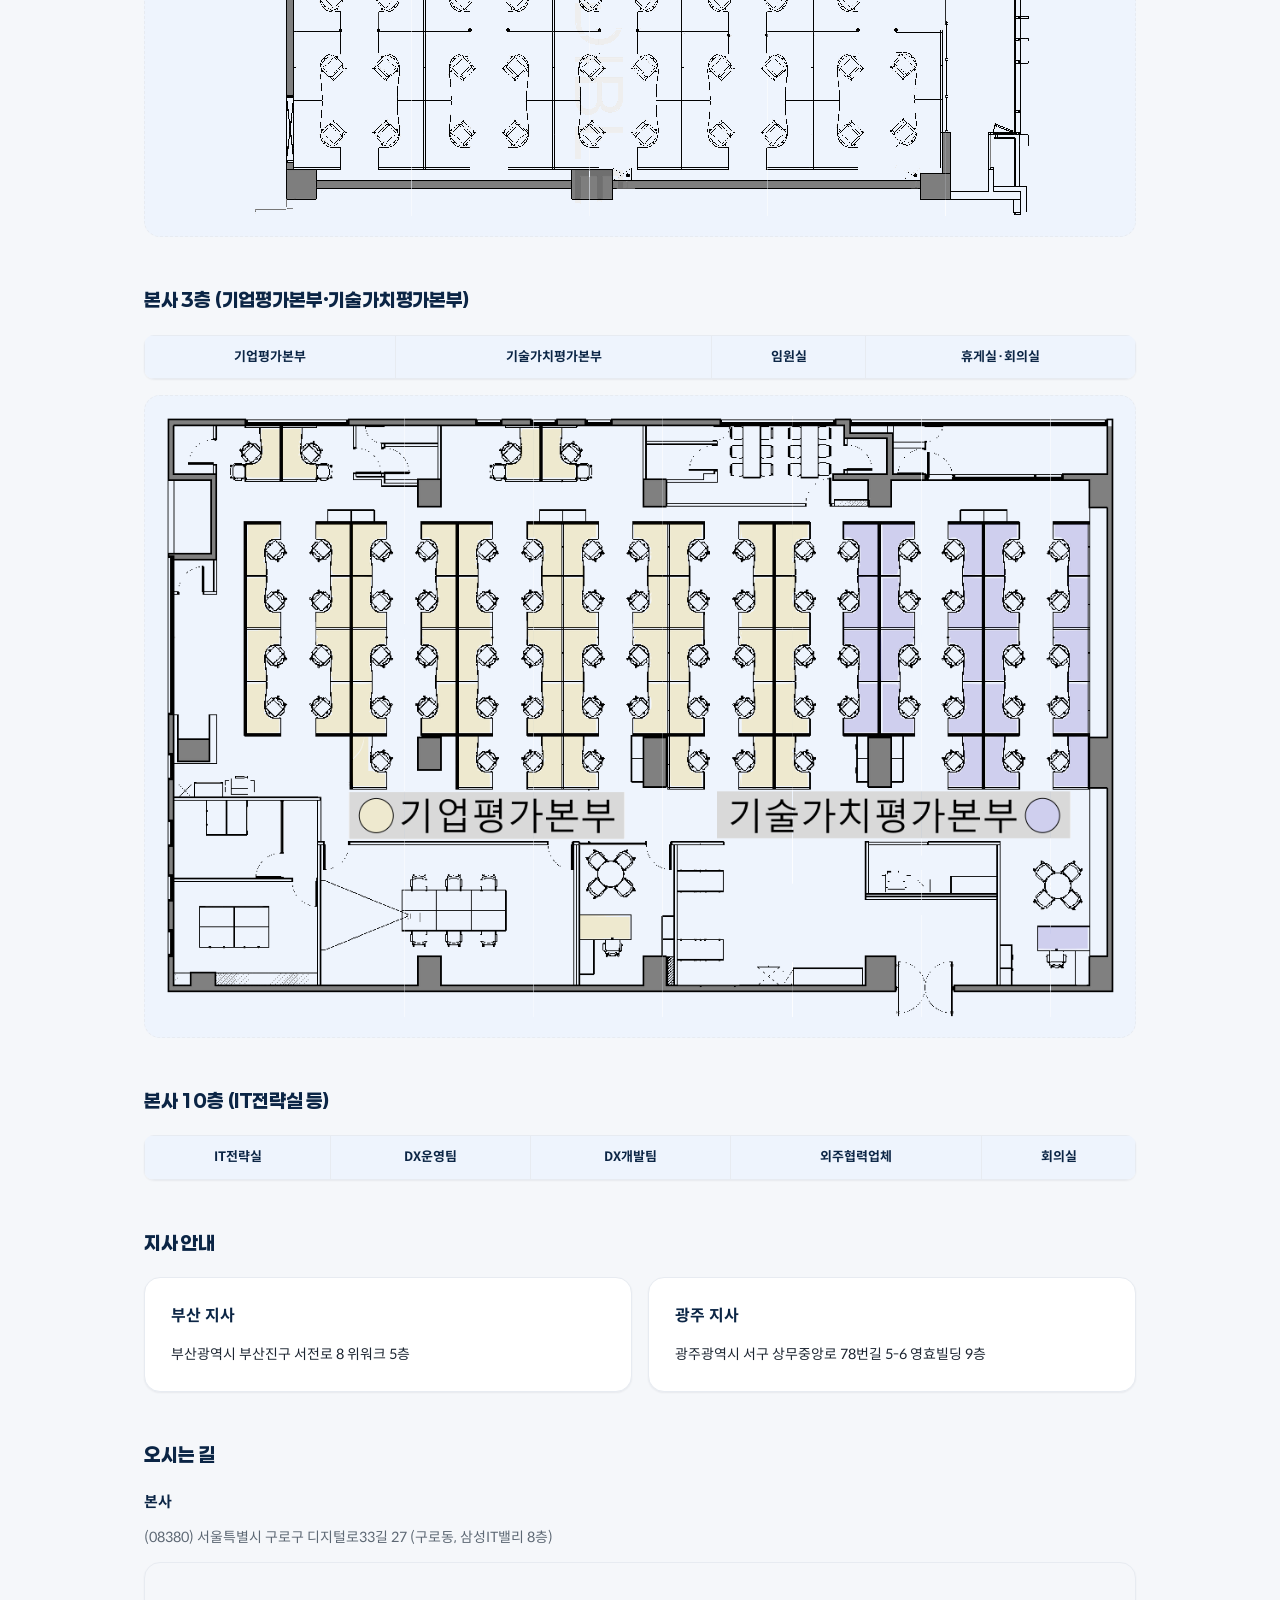
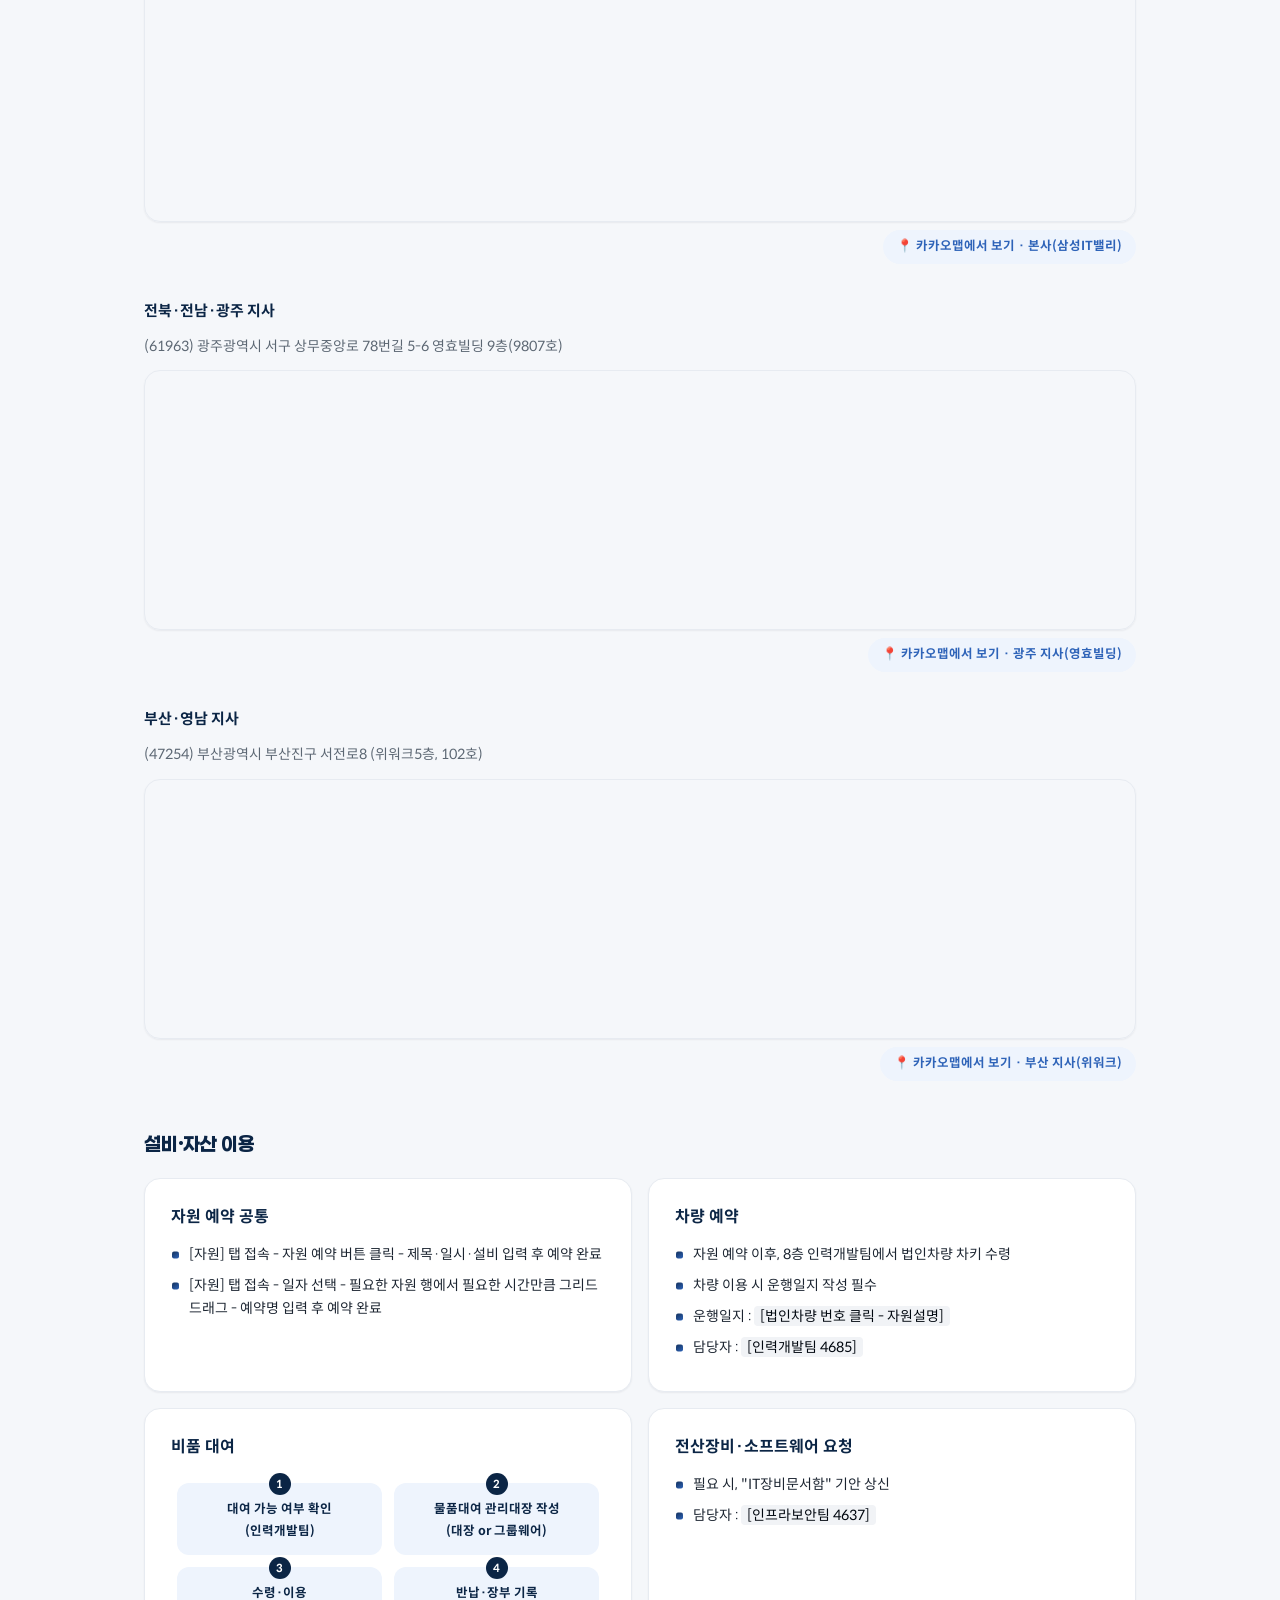
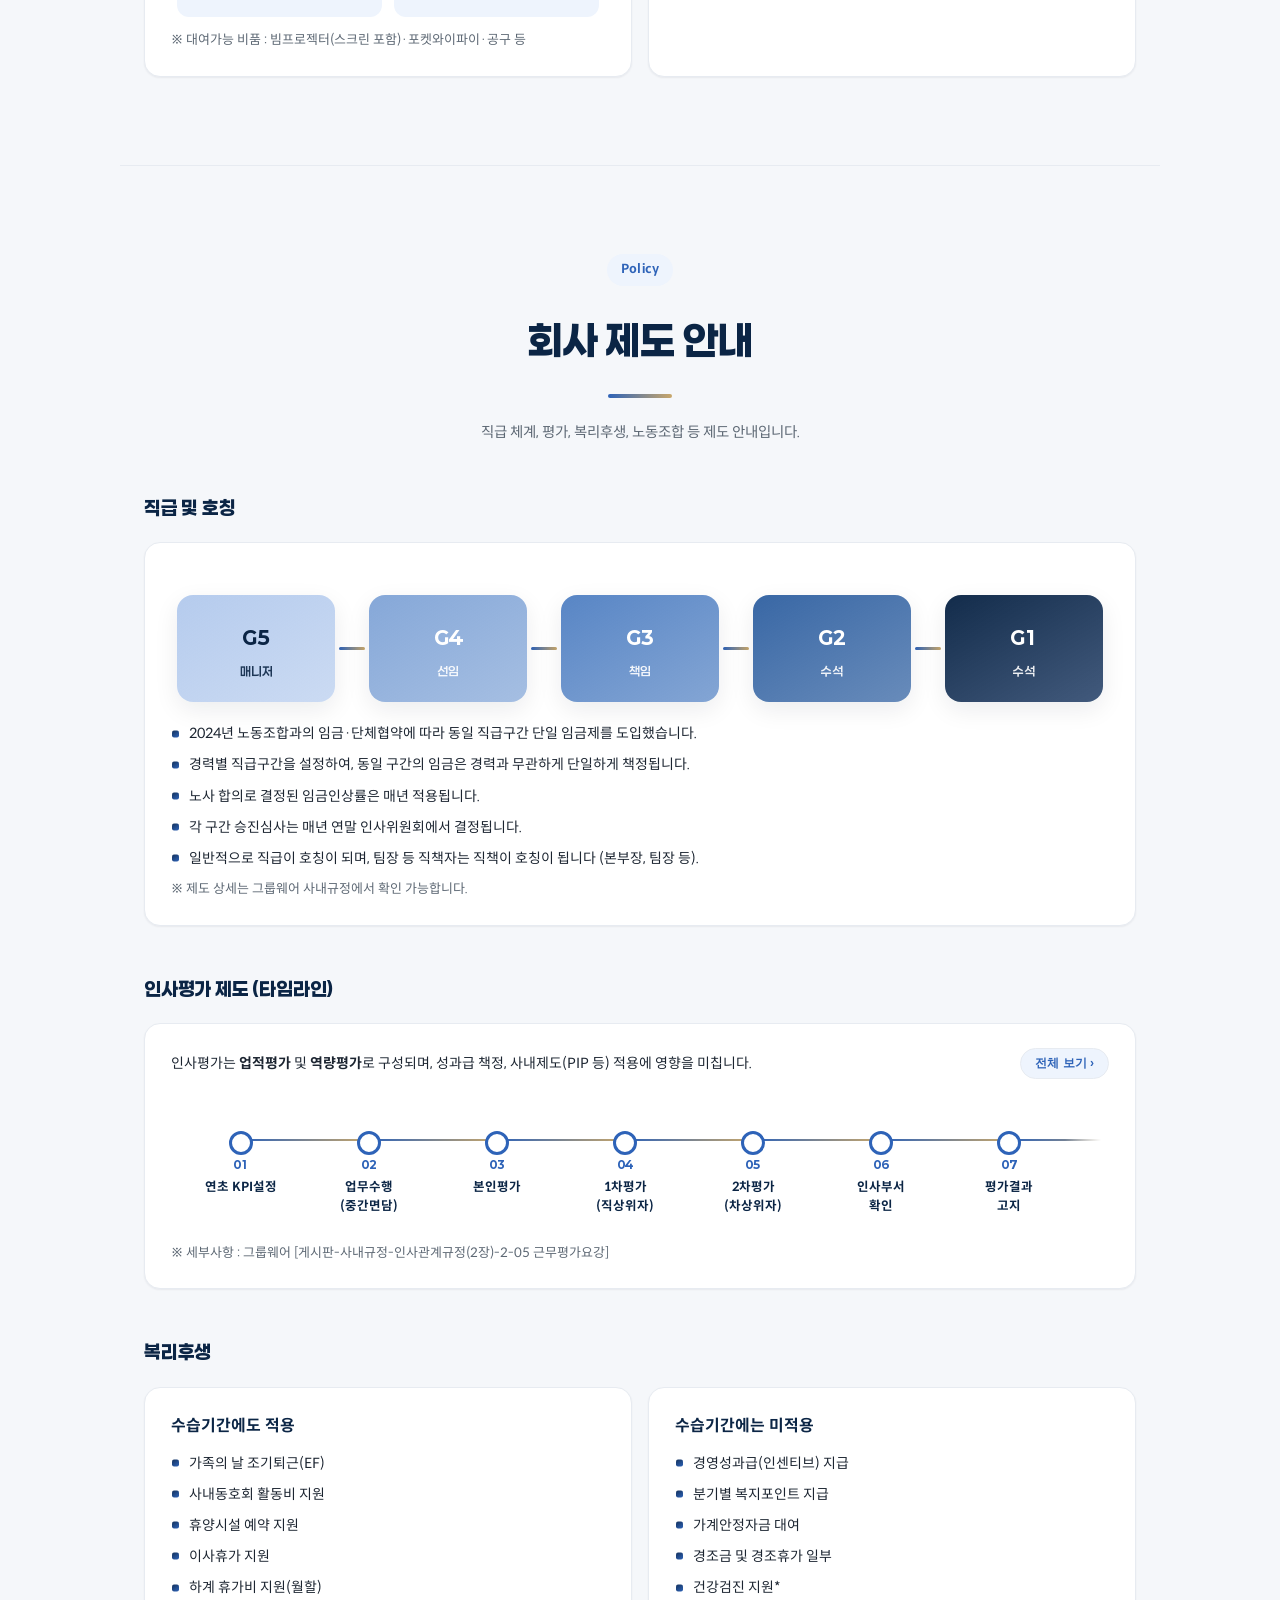
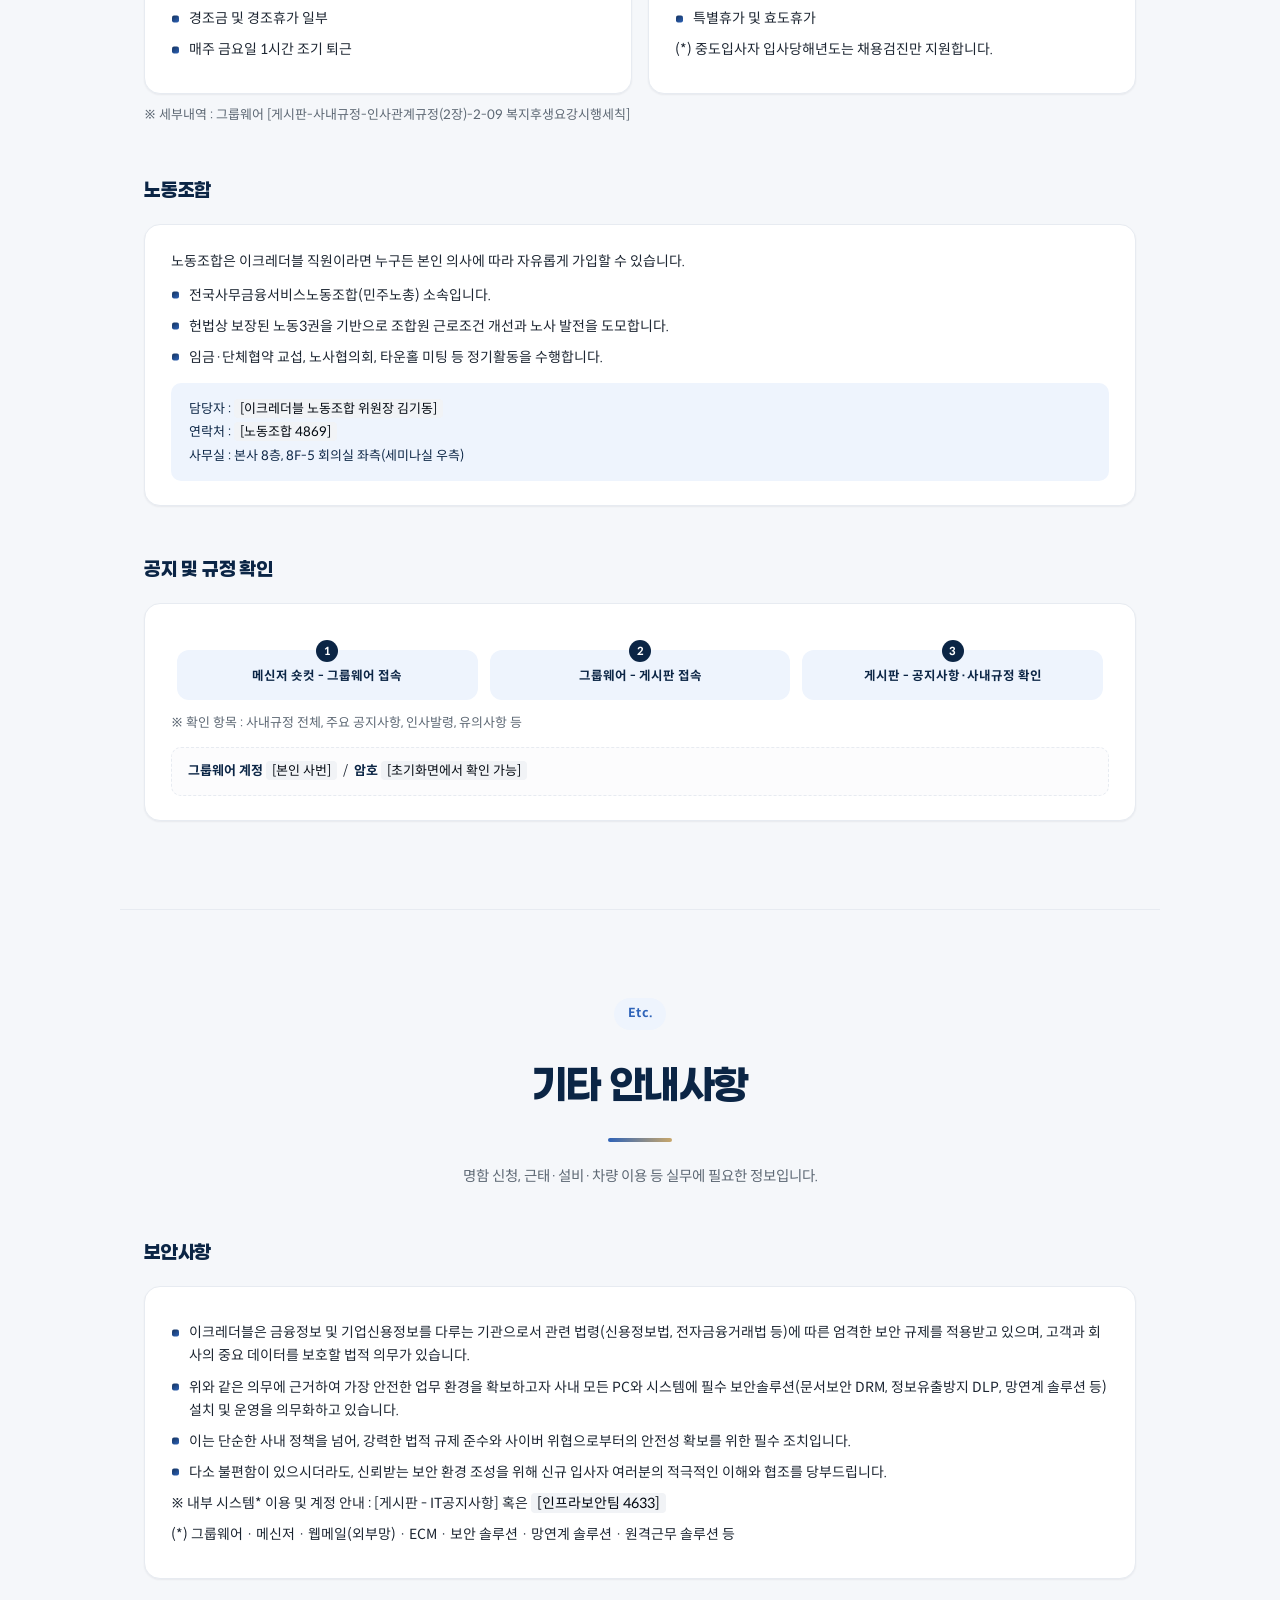
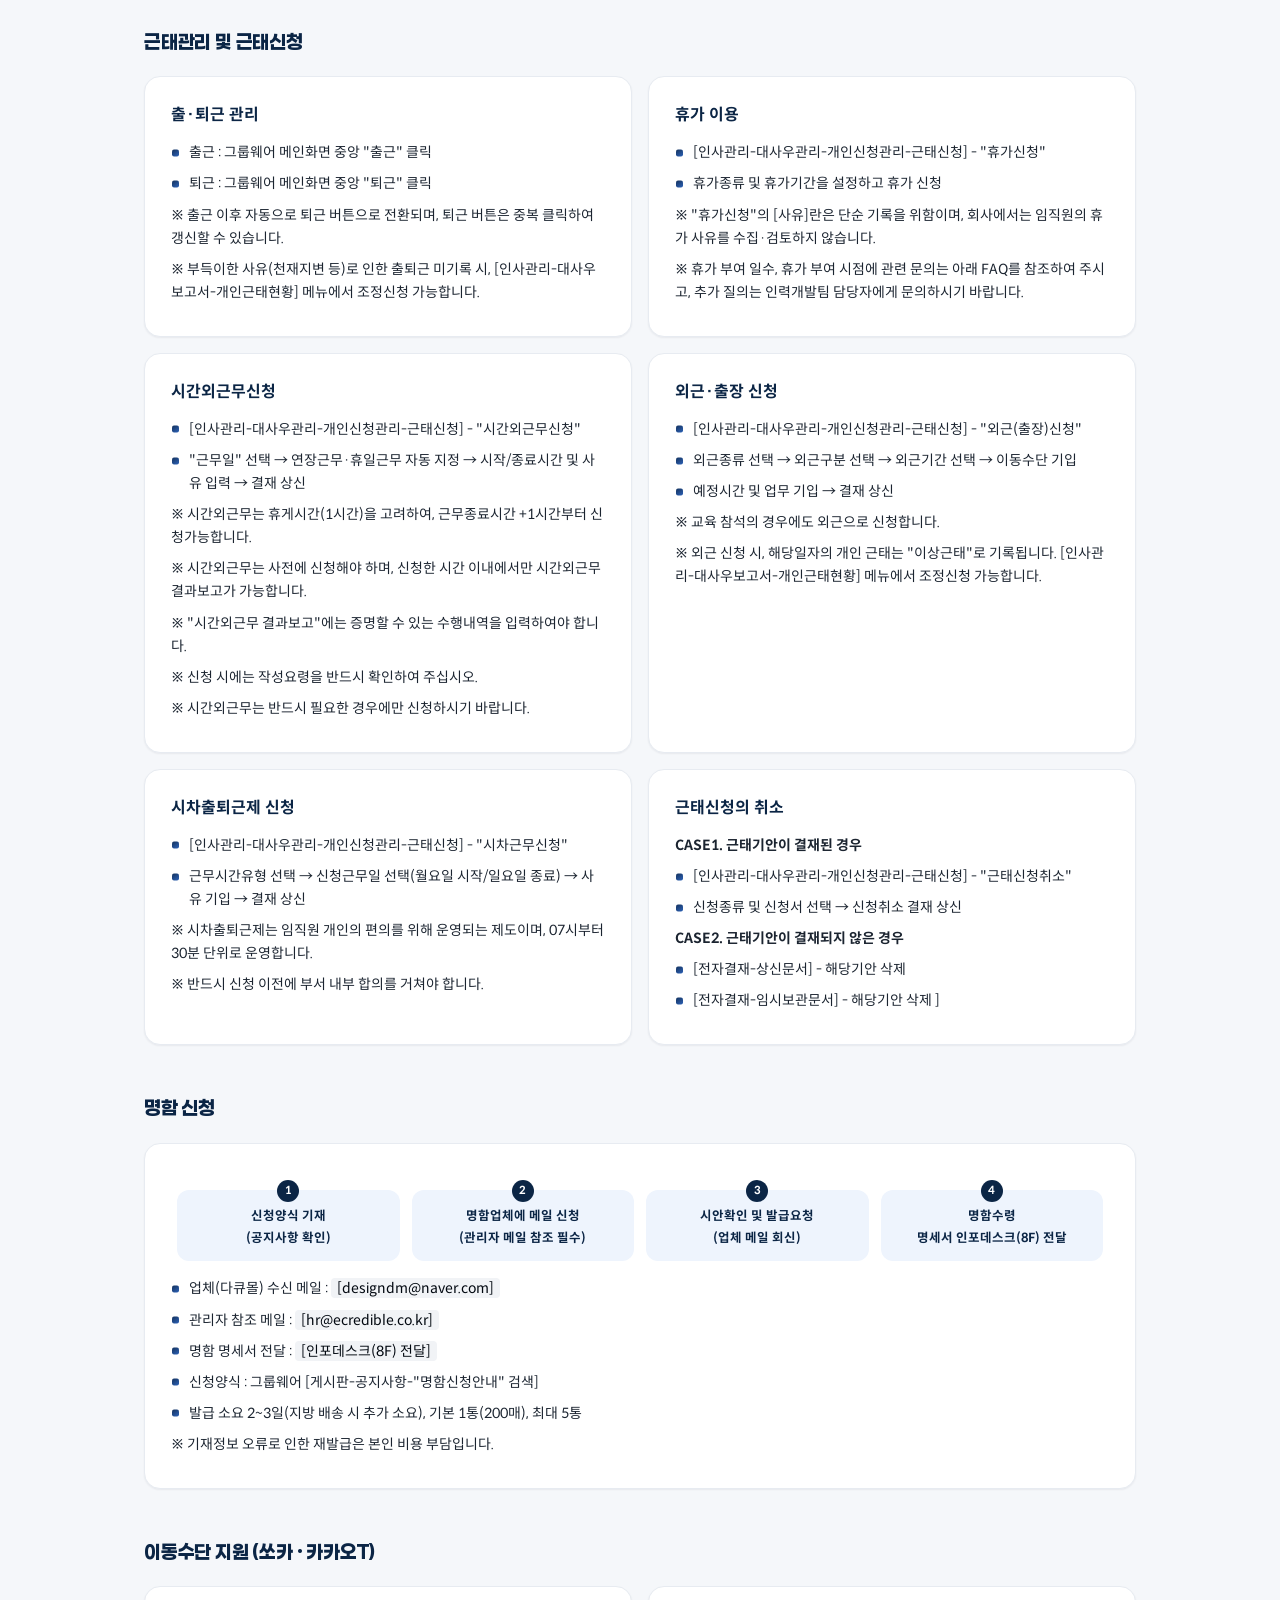
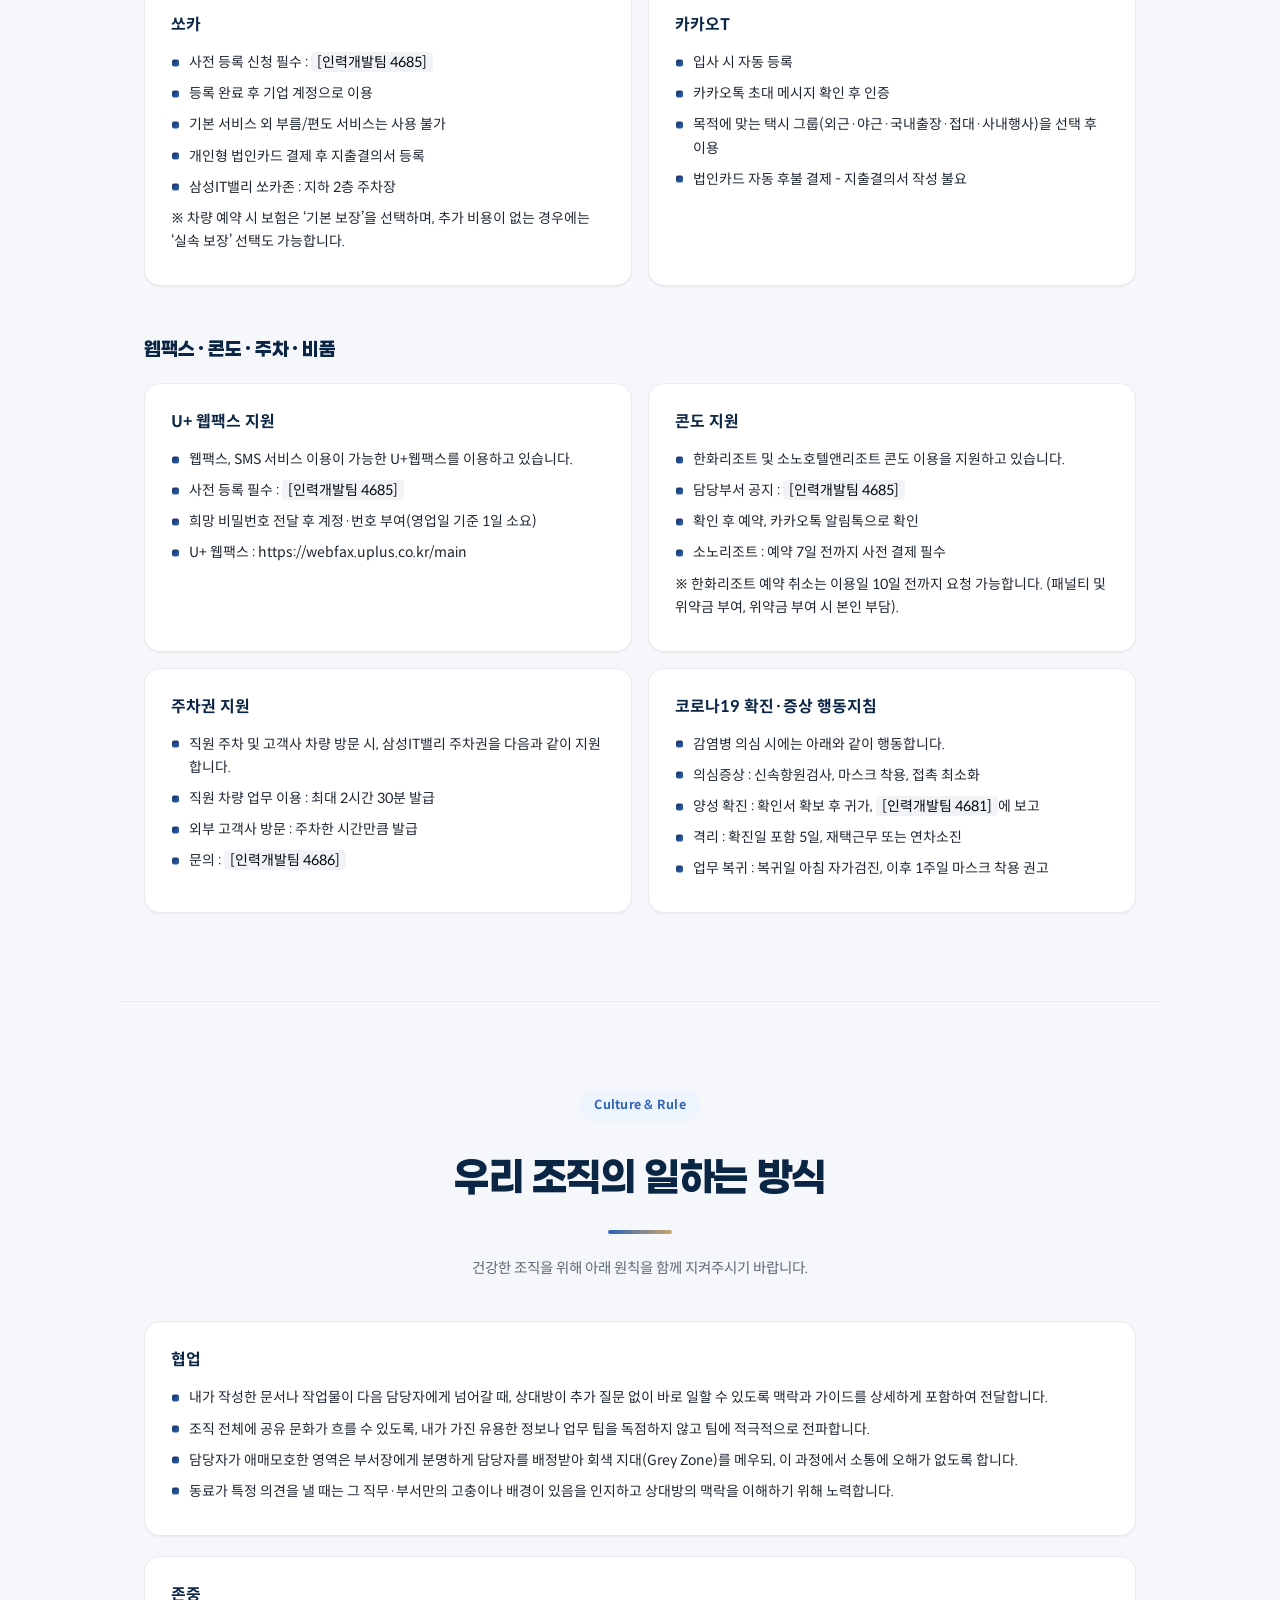
==== commit 3f0b2691: "Format contact details with brackets for consistency Updated contact information formatting for vari" ====
--- a/ecredible-onboarding-repo (7)/index.html
+++ b/ecredible-onboarding-repo (7)/index.html
@@ -314,7 +314,7 @@
         <li>인력개발팀 안내에 따라 근로계약서·서약서·동의서 작성합니다.</li>
         <li>서명 이전 계약 내용을 꼼꼼히 확인합니다.</li>
         <li>궁금한 사항은 언제든지 담당자에게 질문합니다.</li>
-        <li>담당 : <span class="placeholder">인력개발팀 4683</span></li>
+        <li>담당 : <span class="placeholder">[인력개발팀 4683]</span></li>
       </ul>
     </div>
     <div class="check-card">
@@ -322,7 +322,7 @@
       <h3>출입 등록 (안면인식)</h3>
       <ul>
         <li>본사 사무실은 CAPS 안면인식 시스템으로 출입을 관리하고 있습니다.</li>
-        <li>담당 : <span class="placeholder">인력개발팀 4685</span></li>
+        <li>담당 : <span class="placeholder">[인력개발팀 4685]</span></li>
         <li>출입등록 단말기는 특정 PC에만 설치되어 있어, 담당자 부재 시 진행이 불가하오니 사전에 담당자에게 연락하시기 바랍니다.</li>
         <li>자본시장법 및 표준내부통제기준에 근거하여, 신용평가회사의 평가부서(3F)와 영업부서(8F)는 사무공간이 분리되며 상호 출입이 불가합니다.</li>
         <br>
@@ -338,8 +338,8 @@
       <ul>
         <li>일반비품(사무용품, 다이어리 등)을 수령하고 물리적 업무환경(사무용 의자 등)의 이상여부를 확인합니다.</li>
         <li>IT인프라(전산장비, 소프트웨어, 계정 등) 이상 여부를 확인합니다.</li>
-        <li>일반비품 관련 문의 : <span class="placeholder">인력개발팀 4685</span></li>
-        <li>IT인프라 관련 문의 : <span class="placeholder">인프라보안팀 4637</span></li>
+        <li>일반비품 관련 문의 : <span class="placeholder">[인력개발팀 4685]</span></li>
+        <li>IT인프라 관련 문의 : <span class="placeholder">[인프라보안팀 4637]</span></li>
         <li class="no-bullet">※ 입사 시기에 따라 전산장비 모델은 상이할 수 있습니다.</li>
       </ul>
     </div>
@@ -455,8 +455,8 @@
       <ul>
         <li>자원 예약 이후, 8층 인력개발팀에서 법인차량 차키 수령</li>
         <li>차량 이용 시 운행일지 작성 필수</li>
-        <li>운행일지 : <span class="placeholder">법인차량 번호 클릭 - 자원설명 참고</span>)</li>
-        <li>담당자 : <span class="placeholder">인력개발팀 4685</span>)</li>
+        <li>운행일지 : <span class="placeholder">[법인차량 번호 클릭 - 자원설명]</span></li>
+        <li>담당자 : <span class="placeholder">[인력개발팀 4685]</span></li>
       </ul>
     </div>
     <div class="card">
@@ -473,7 +473,7 @@
       <h4>전산장비·소프트웨어 요청</h4>
       <ul>
         <li>필요 시, "IT장비문서함" 기안 상신</li>
-        <li>담당자 : <span class="placeholder">인프라보안팀 4637</span></li>
+        <li>담당자 : <span class="placeholder">[인프라보안팀 4637]</span></li>
       </ul>
     </div>
   </div>
@@ -573,8 +573,8 @@
       <li>임금·단체협약 교섭, 노사협의회, 타운홀 미팅 등 정기활동을 수행합니다.</li>
     </ul>
     <div class="access-box">
-      담당자 : <span class="placeholder">이크레더블 노동조합 위원장 김기동</span><br>
-      연락처 : <span class="placeholder">노동조합 4869</span><br>
+      담당자 : <span class="placeholder">[이크레더블 노동조합 위원장 김기동]</span><br>
+      연락처 : <span class="placeholder">[노동조합 4869]</span><br>
       사무실 : 본사 8층, 8F-5 회의실 좌측(세미나실 우측)
     </div>
   </div>
@@ -587,7 +587,7 @@
       <div class="flow-step">게시판 - 공지사항·사내규정 확인</div>
     </div>
     <p style="font-size:13px; color:var(--ink-soft);">※ 확인 항목 : 사내규정 전체, 주요 공지사항, 인사발령, 유의사항 등</p>
-    <div class="cred-box"><b>그룹웨어 계정</b> <span class="placeholder">본인 사번</span> &nbsp;/&nbsp; <b>암호</b> <span class="placeholder">초기화면에서 확인 가능</span></div>
+    <div class="cred-box"><b>그룹웨어 계정</b> <span class="placeholder">[본인 사번]</span> &nbsp;/&nbsp; <b>암호</b> <span class="placeholder">[초기화면에서 확인 가능]</span></div>
   </div>
 </section>
 
@@ -606,7 +606,7 @@
       <li>위와 같은 의무에 근거하여 가장 안전한 업무 환경을 확보하고자 사내 모든 PC와 시스템에 필수 보안솔루션(문서보안 DRM, 정보유출방지 DLP, 망연계 솔루션 등) 설치 및 운영을 의무화하고 있습니다.</span></li>
       <li>이는 단순한 사내 정책을 넘어, 강력한 법적 규제 준수와 사이버 위협으로부터의 안전성 확보를 위한 필수 조치입니다.</span></li>
       <li>다소 불편함이 있으시더라도, 신뢰받는 보안 환경 조성을 위해 신규 입사자 여러분의 적극적인 이해와 협조를 당부드립니다.</li>
-      <li class="no-bullet">※ 내부 시스템* 이용 및 계정 안내 : [게시판 - IT공지사항] 혹은 <span class="placeholder">인프라보안팀 4633</span></li>
+      <li class="no-bullet">※ 내부 시스템* 이용 및 계정 안내 : [게시판 - IT공지사항] 혹은 <span class="placeholder">[인프라보안팀 4633]</span></li>
       <li class="no-bullet">(*) 그룹웨어 · 메신저 · 웹메일(외부망) · ECM · 보안 솔루션 · 망연계 솔루션 · 원격근무 솔루션 등</li>
     </ul>
   </div>
@@ -712,7 +712,7 @@
     <div class="card">
       <h4>카카오T</h4>
       <ul>
-        <li>입사 시 자동 등록(미등록 시 <span class="placeholder">[인력개발팀 4685]</span>에 요청)</li>
+        <li>입사 시 자동 등록</li>
         <li>카카오톡 초대 메시지 확인 후 인증</li>
         <li>목적에 맞는 택시 그룹(외근·야근·국내출장·접대·사내행사)을 선택 후 이용</li>
         <li>법인카드 자동 후불 결제 - 지출결의서 작성 불요</li>
